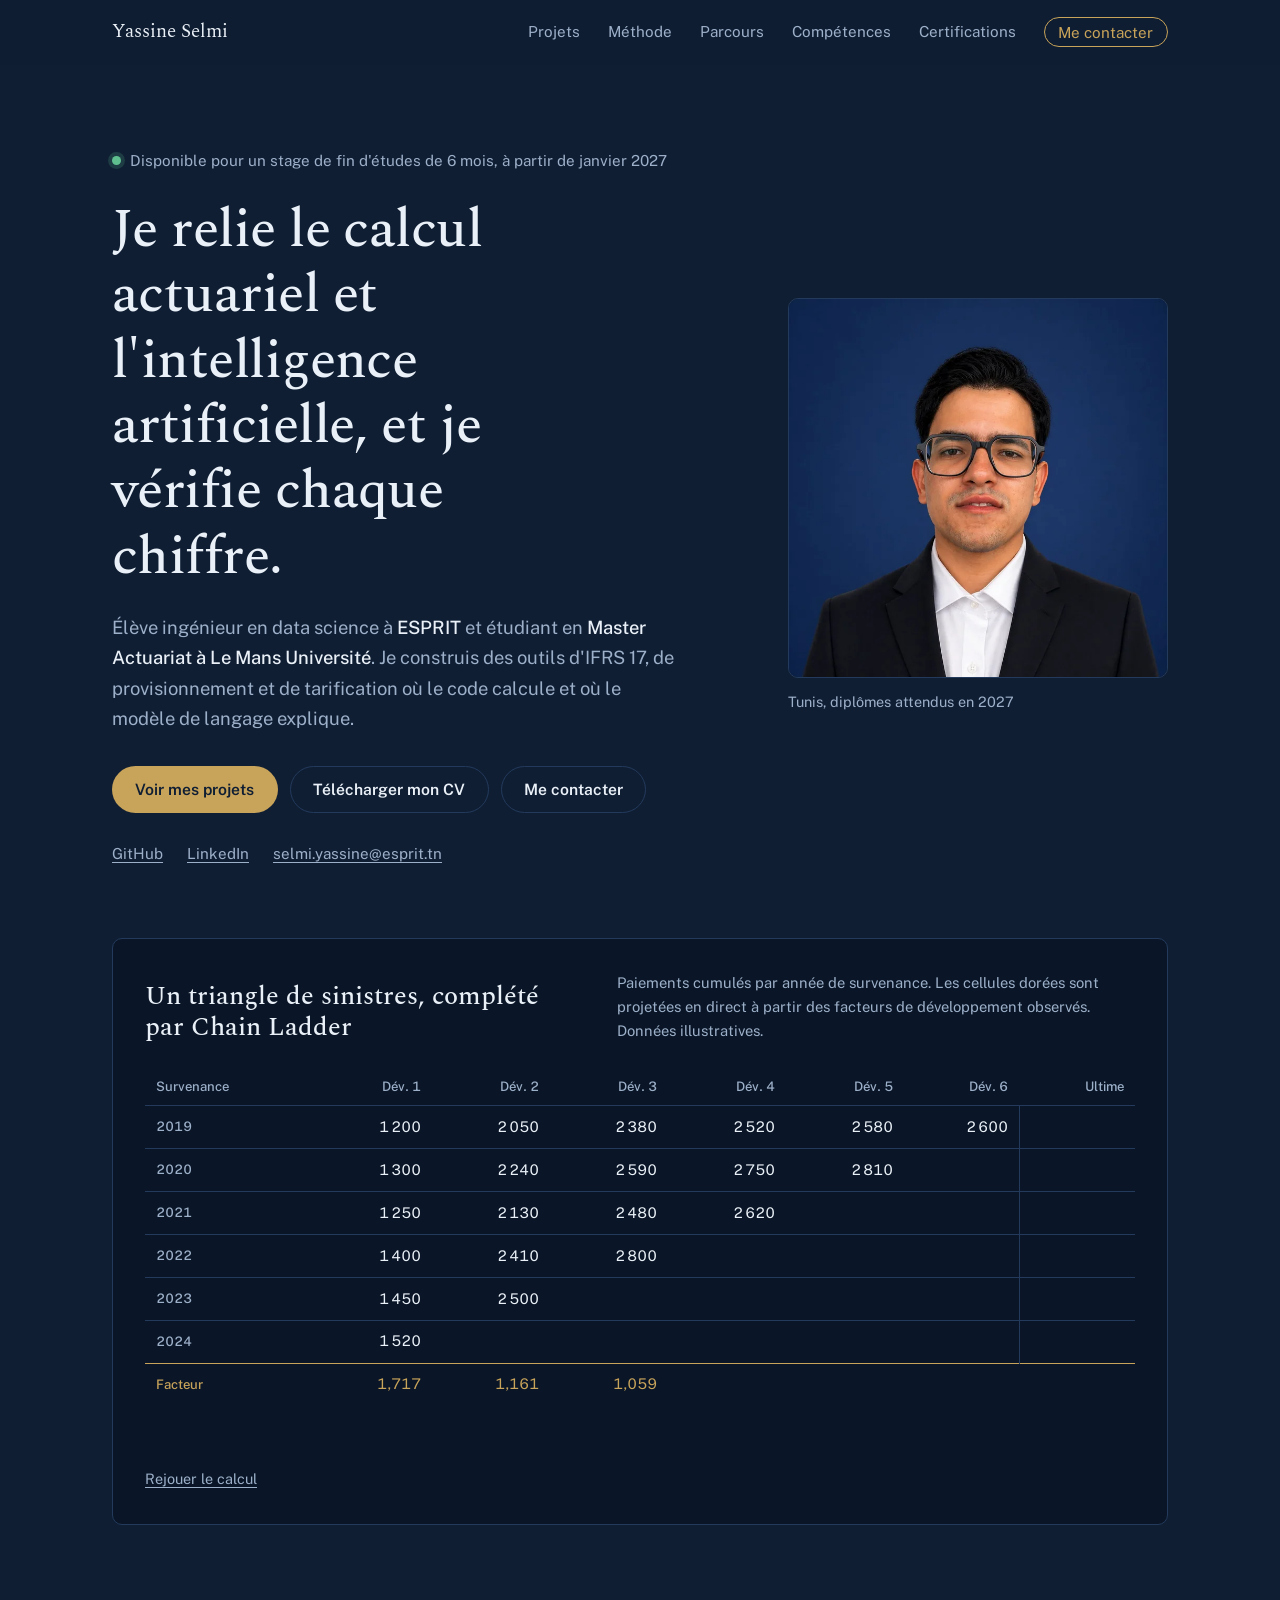
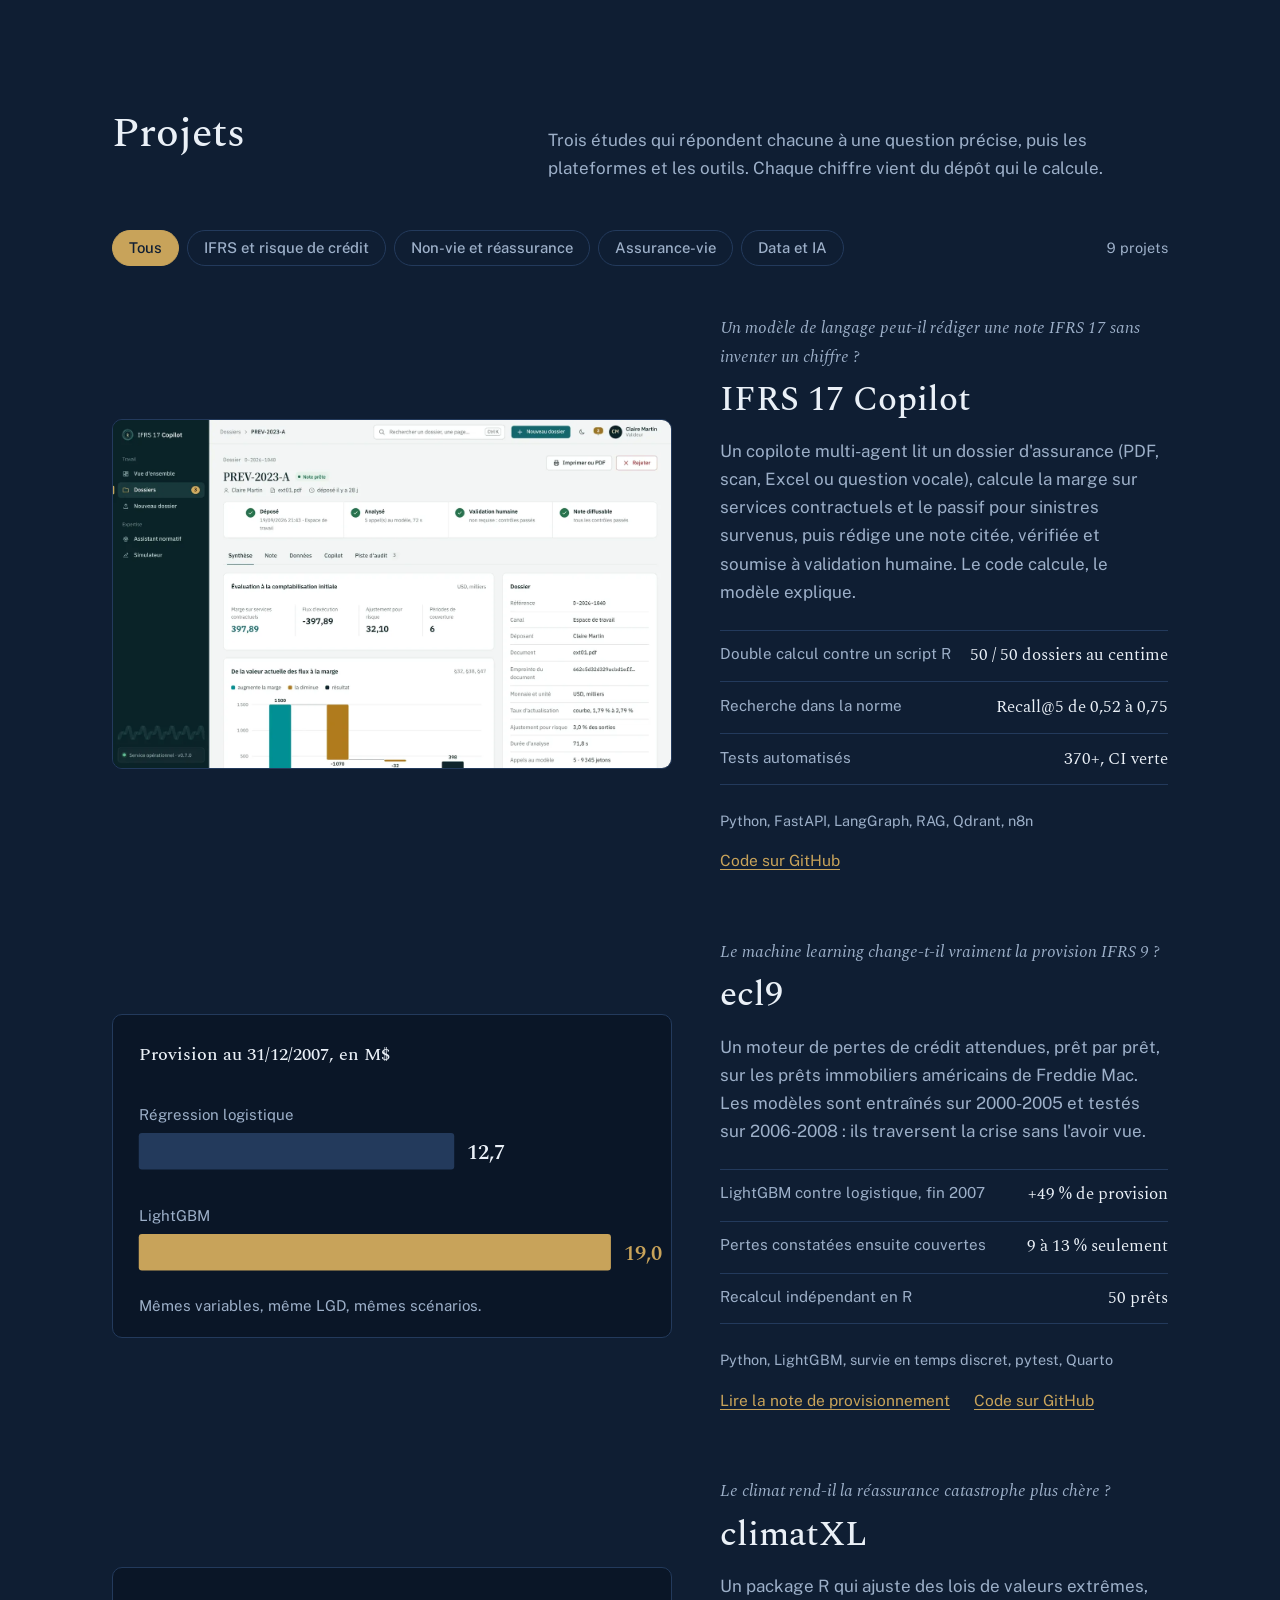
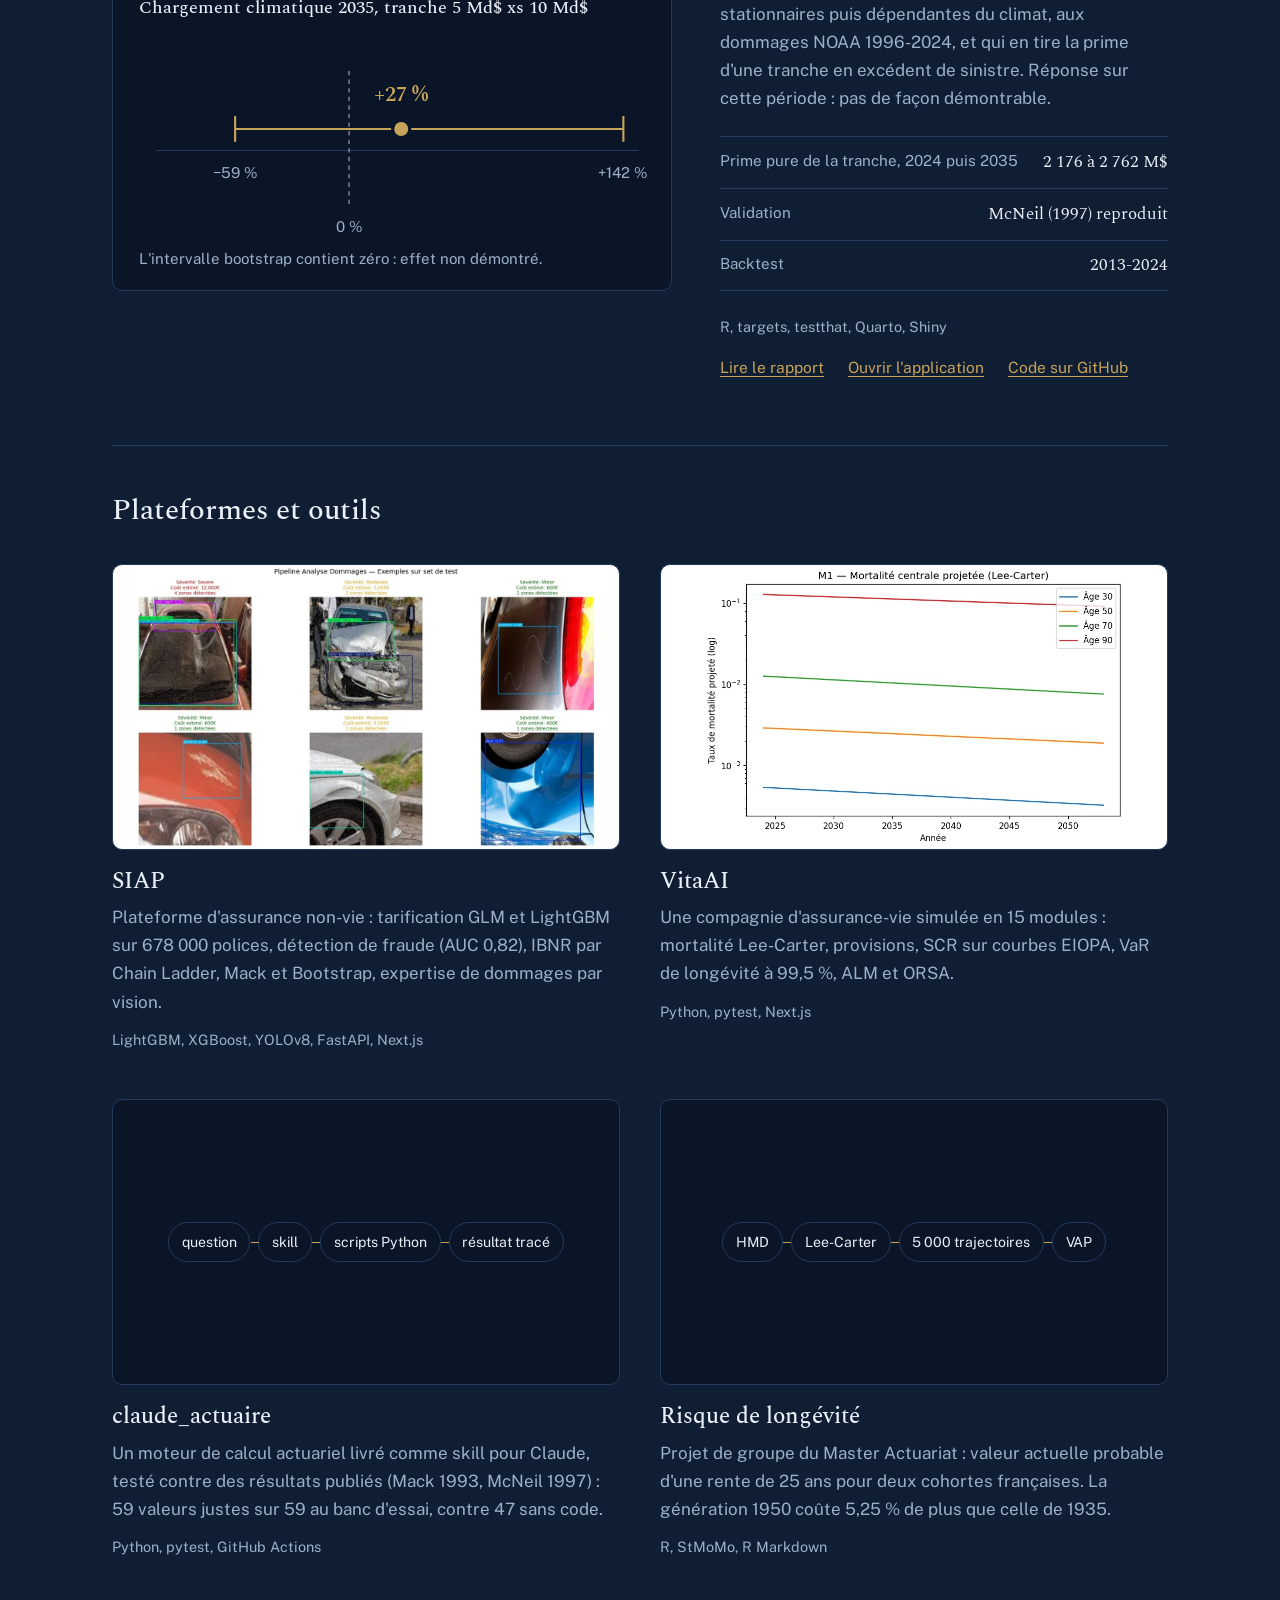
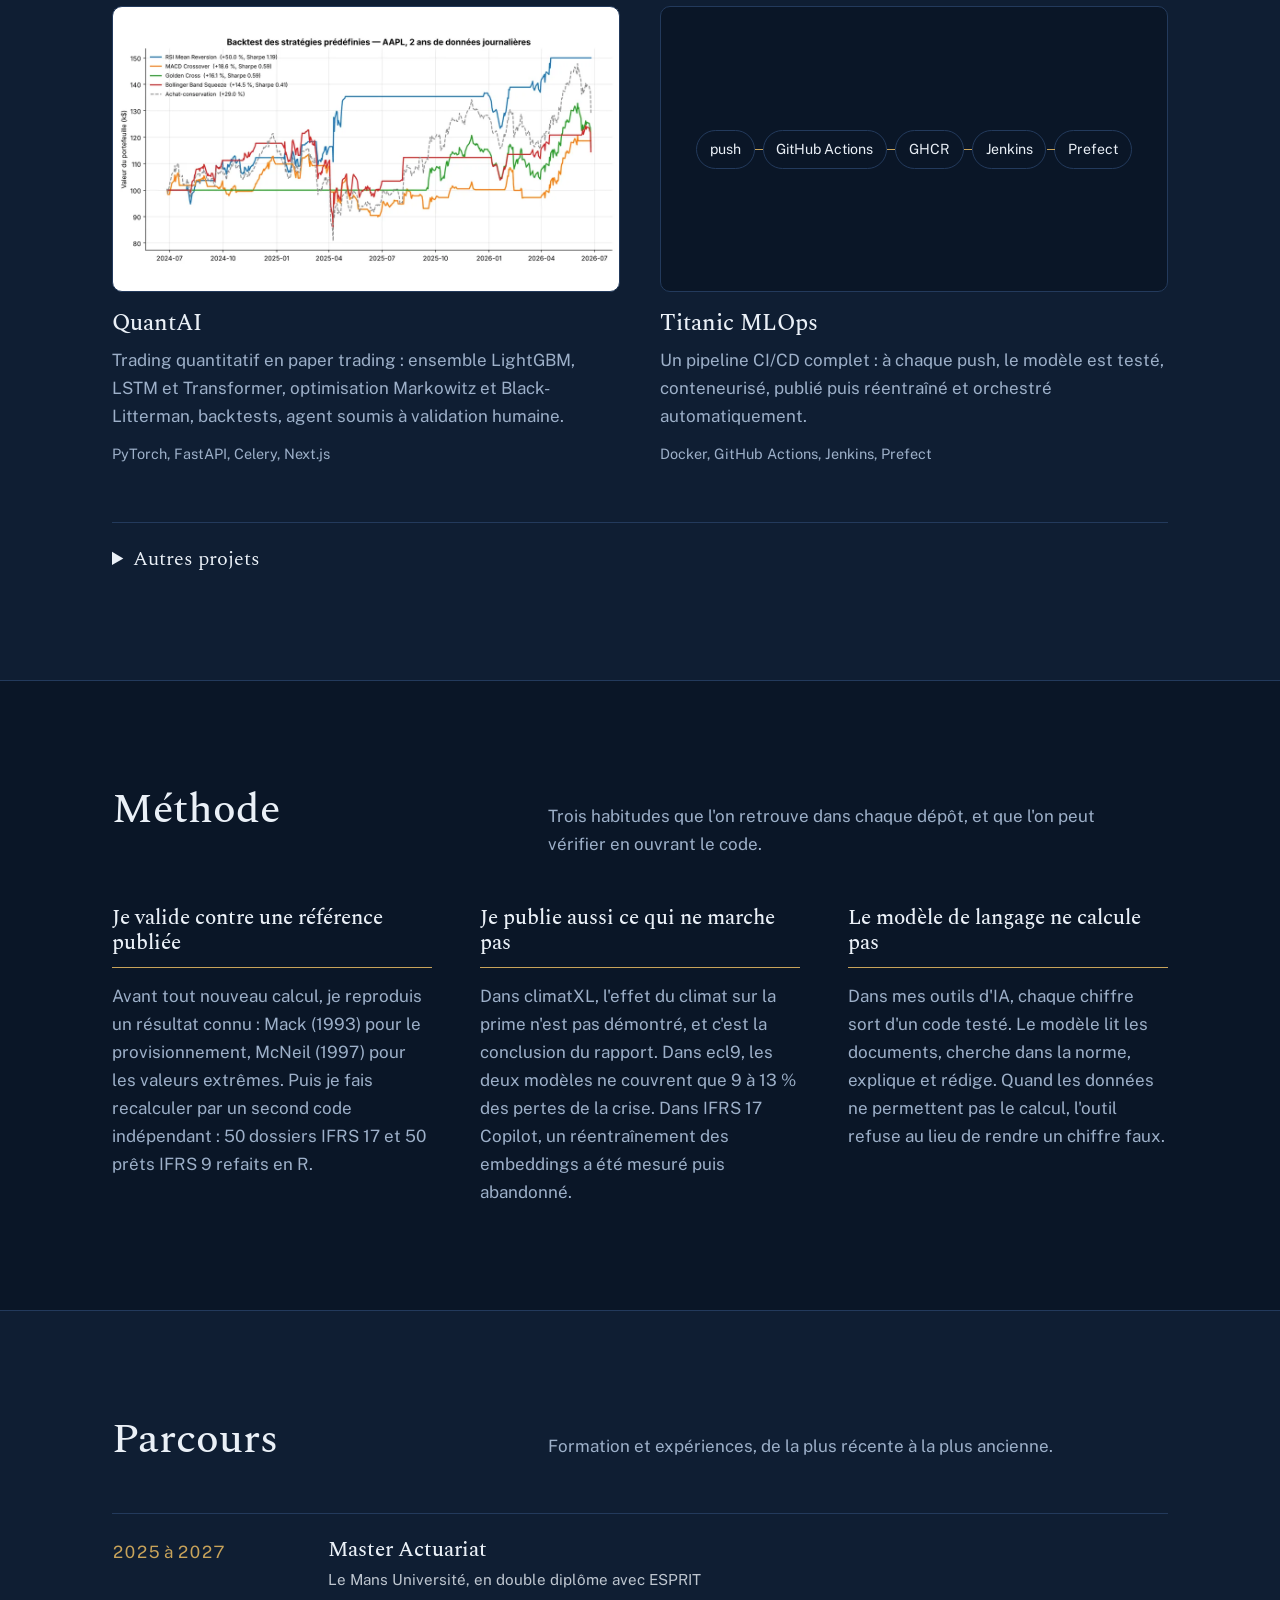
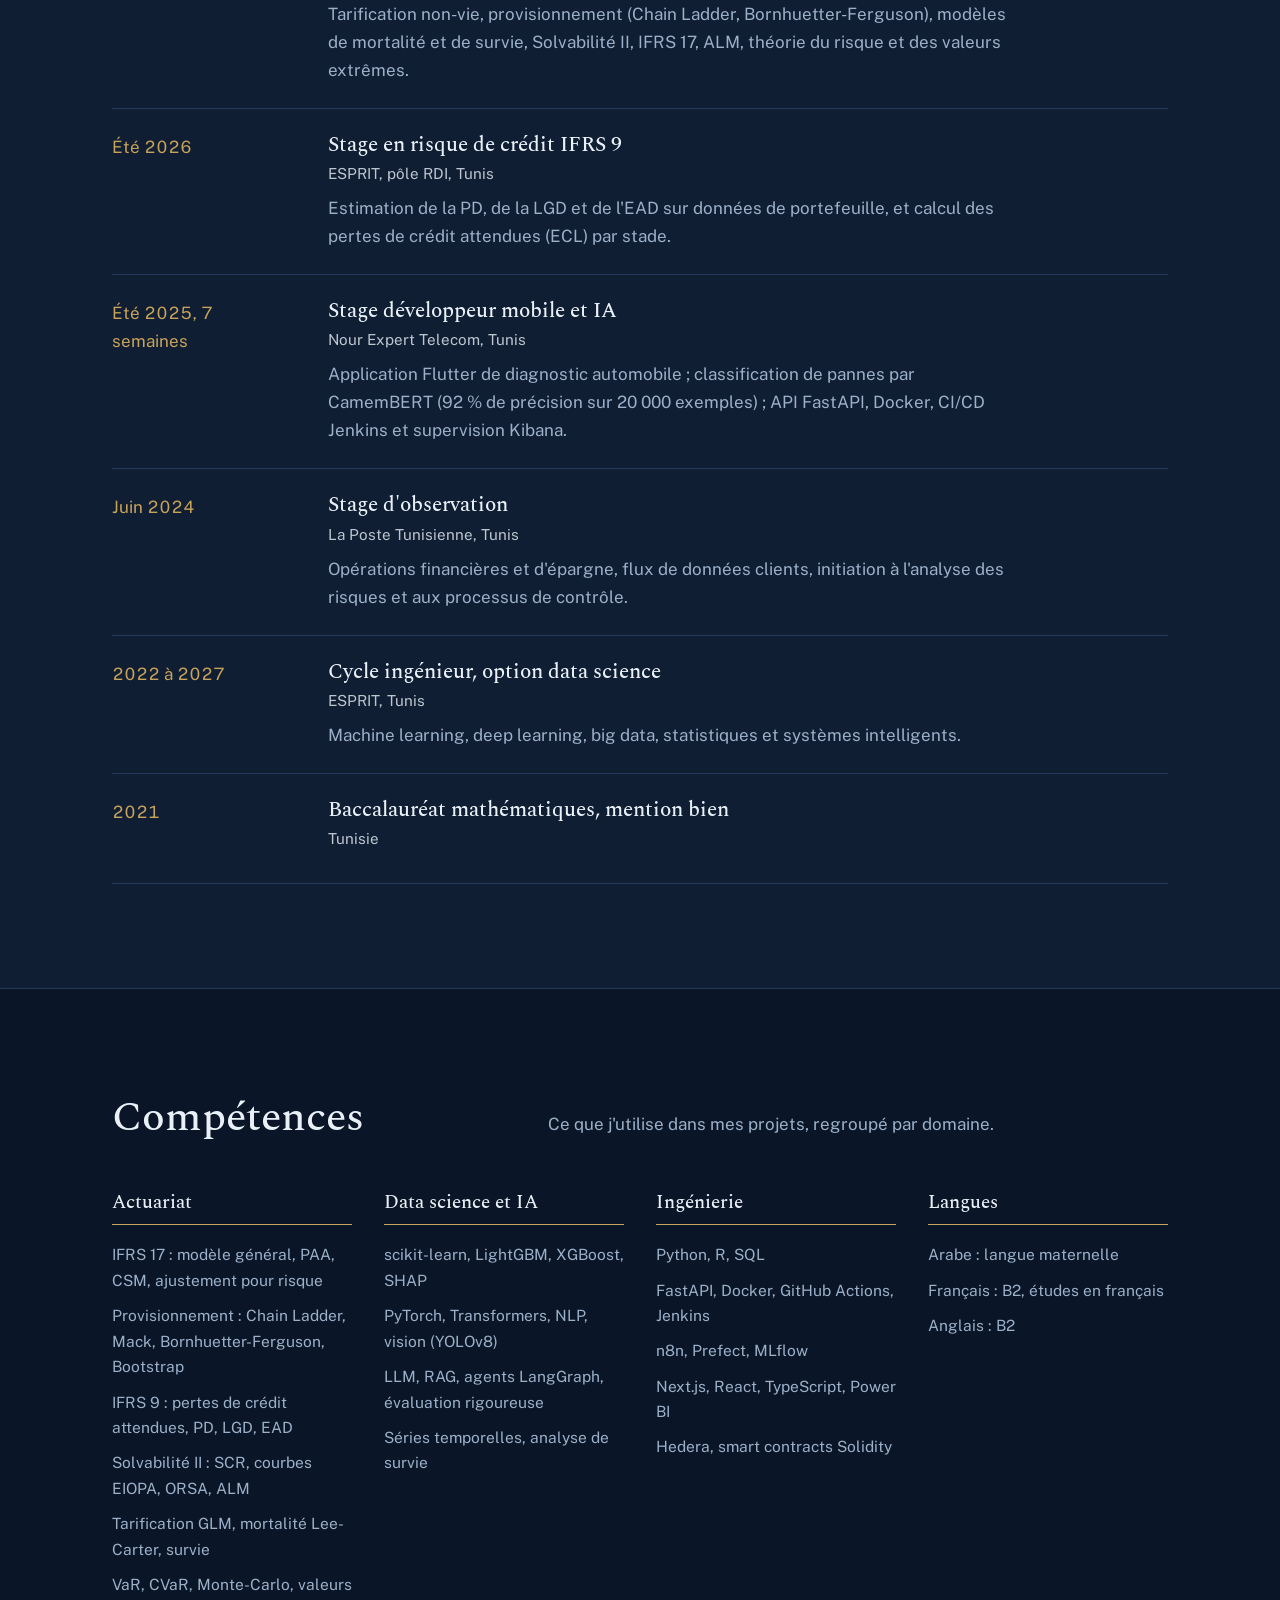
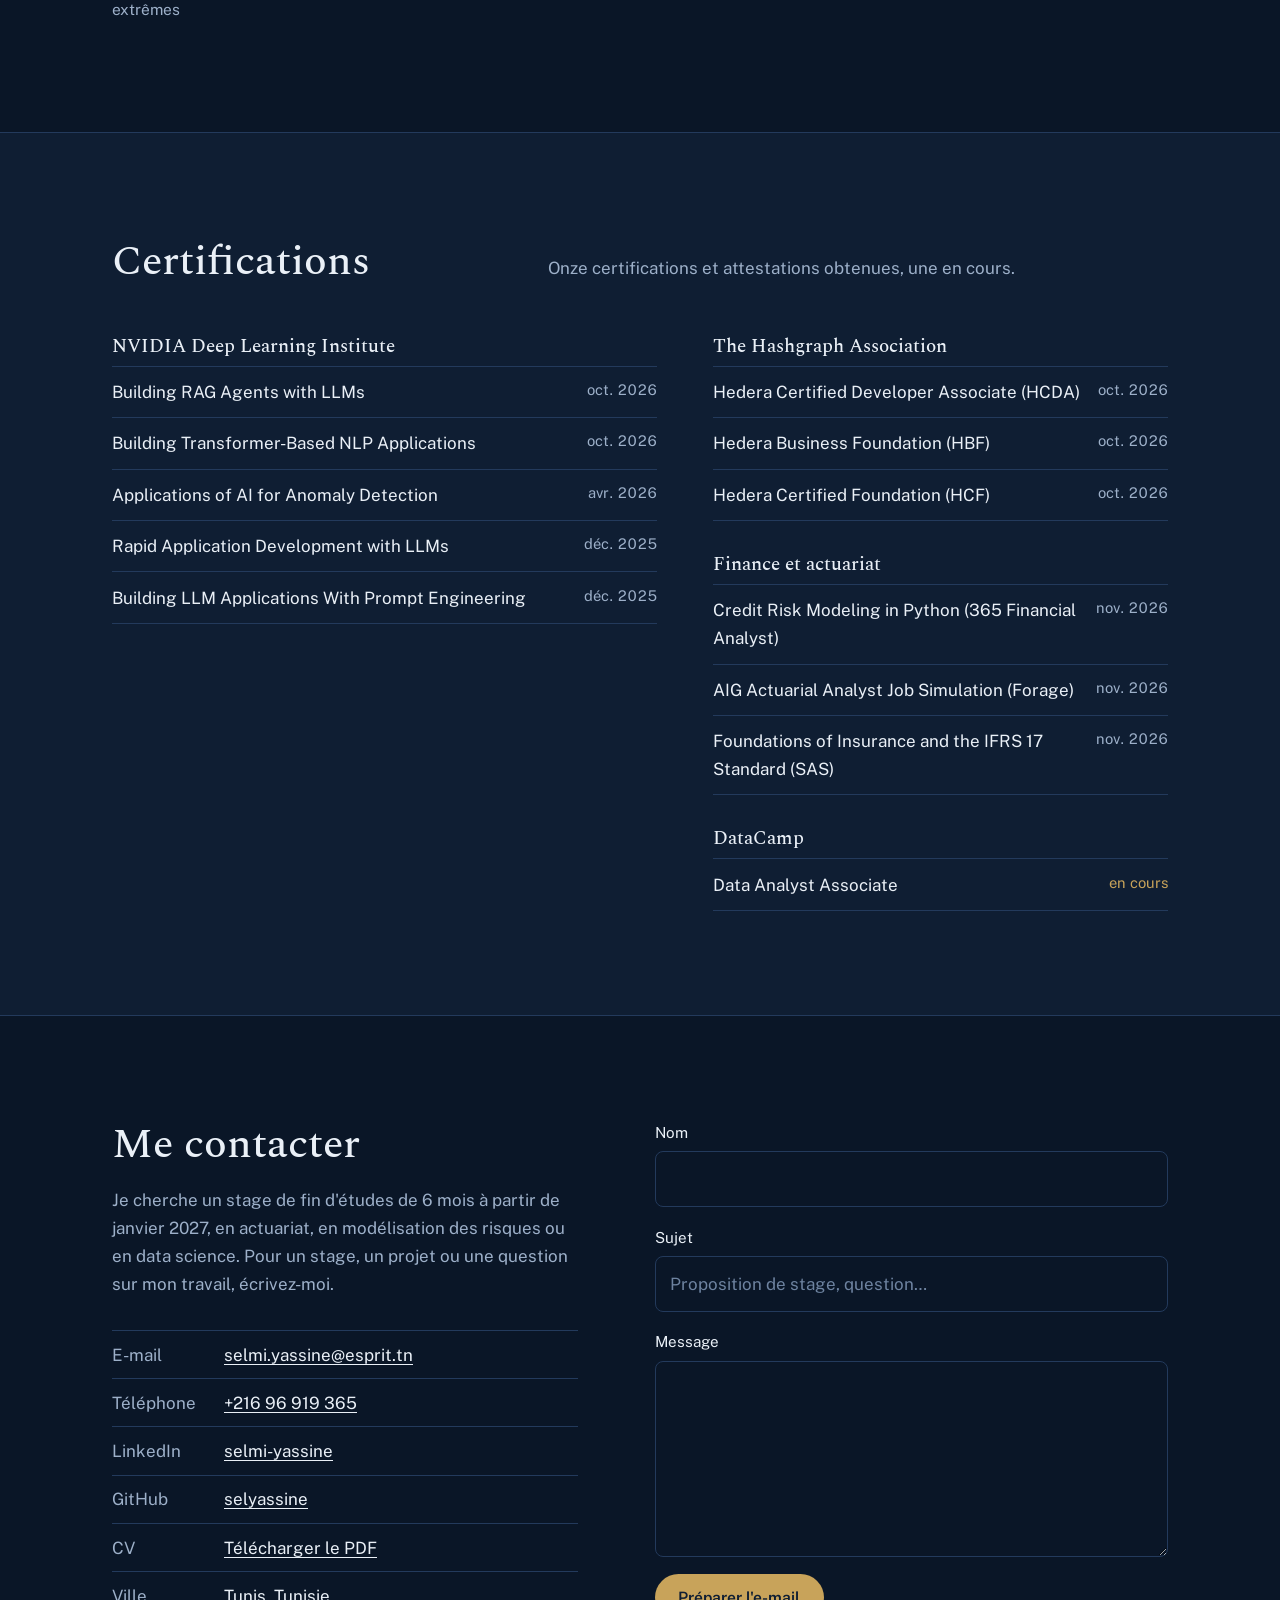
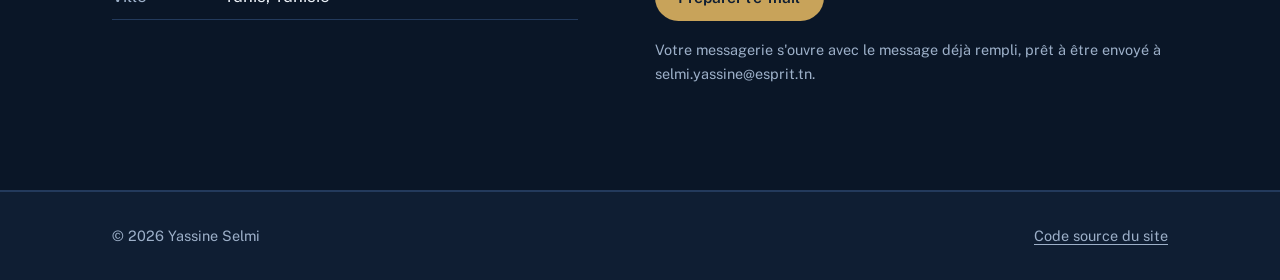
==== index.html @ dabb179d "Portfolio : études de cas avec figures, filtre par domaine, section Méthode, projet longévité" ====
<!doctype html>
<html lang="fr">
<head>
  <meta charset="utf-8">
  <meta name="viewport" content="width=device-width, initial-scale=1">
  <title>Yassine Selmi — Actuariat et data science</title>
  <meta name="description" content="Élève ingénieur en data science (ESPRIT) et étudiant en Master Actuariat (Le Mans Université). IFRS 17, provisionnement, Solvabilité II, machine learning et LLM.">
  <meta name="author" content="Yassine Selmi">
  <link rel="canonical" href="https://selyassine.github.io/">
  <meta property="og:type" content="website">
  <meta property="og:url" content="https://selyassine.github.io/">
  <meta property="og:title" content="Yassine Selmi — Actuariat et data science">
  <meta property="og:description" content="IFRS 17, provisionnement, Solvabilité II, machine learning et LLM : projets, parcours et certifications.">
  <meta property="og:image" content="https://selyassine.github.io/assets/img/og.jpg">
  <meta name="twitter:card" content="summary_large_image">
  <meta name="theme-color" content="#0F1E33">
  <link rel="icon" href="data:image/svg+xml,%3Csvg xmlns='http://www.w3.org/2000/svg' viewBox='0 0 64 64'%3E%3Crect width='64' height='64' rx='14' fill='%230F1E33'/%3E%3Ctext x='32' y='43' font-family='Georgia,serif' font-size='30' text-anchor='middle' fill='%23C8A35A'%3EYS%3C/text%3E%3C/svg%3E">
  <link rel="preconnect" href="https://fonts.googleapis.com">
  <link rel="preconnect" href="https://fonts.gstatic.com" crossorigin>
  <link href="https://fonts.googleapis.com/css2?family=Spectral:ital,wght@0,400;0,500;0,600;1,400&family=Public+Sans:wght@400;500;600&display=swap" rel="stylesheet">
  <link rel="stylesheet" href="assets/style.css">
  <script type="application/ld+json">
  {"@context":"https://schema.org","@type":"Person","name":"Yassine Selmi","jobTitle":"Élève ingénieur data science et étudiant en actuariat","url":"https://selyassine.github.io/","email":"mailto:selmi.yassine@esprit.tn","address":{"@type":"PostalAddress","addressLocality":"Tunis","addressCountry":"TN"},"alumniOf":[{"@type":"CollegeOrUniversity","name":"ESPRIT"},{"@type":"CollegeOrUniversity","name":"Le Mans Université"}],"sameAs":["https://github.com/selyassine","https://www.linkedin.com/in/selmi-yassine-437503311/"]}
  </script>
</head>
<body>
  <a class="skip" href="#contenu">Aller au contenu</a>

  <header class="nav" id="haut">
    <div class="wrap nav__inner">
      <a class="nav__brand" href="#haut" aria-label="Yassine Selmi, retour en haut">Yassine Selmi</a>
      <nav aria-label="Navigation principale">
        <ul class="nav__links">
          <li><a href="#projets">Projets</a></li>
          <li><a href="#methode">Méthode</a></li>
          <li><a href="#parcours">Parcours</a></li>
          <li><a href="#competences">Compétences</a></li>
          <li><a href="#certifications">Certifications</a></li>
          <li><a class="nav__cta" href="#contact">Me contacter</a></li>
        </ul>
      </nav>
    </div>
  </header>

  <main id="contenu">
    <!-- Présentation -->
    <section class="hero" aria-labelledby="titre">
      <div class="wrap hero__grid">
        <div class="hero__text">
          <p class="status"><span class="status__dot" aria-hidden="true"></span>Disponible pour un stage de fin d'études de 6 mois, à partir de janvier 2027</p>
          <h1 id="titre">Je relie le calcul actuariel et l'intelligence artificielle, et je vérifie chaque chiffre.</h1>
          <p class="lead">Élève ingénieur en data science à <strong>ESPRIT</strong> et étudiant en <strong>Master Actuariat à Le Mans Université</strong>. Je construis des outils d'IFRS 17, de provisionnement et de tarification où le code calcule et où le modèle de langage explique.</p>
          <div class="actions">
            <a class="btn btn--primary" href="#projets">Voir mes projets</a>
            <a class="btn btn--ghost" href="assets/CV_Yassine_Selmi.pdf" download>Télécharger mon CV</a>
            <a class="btn btn--ghost" href="#contact">Me contacter</a>
          </div>
          <ul class="links" aria-label="Profils en ligne">
            <li><a href="https://github.com/selyassine" rel="me">GitHub</a></li>
            <li><a href="https://www.linkedin.com/in/selmi-yassine-437503311/" rel="me">LinkedIn</a></li>
            <li><a href="mailto:selmi.yassine@esprit.tn">selmi.yassine@esprit.tn</a></li>
          </ul>
        </div>
        <figure class="hero__photo">
          <img src="assets/img/yassine-selmi.webp" width="720" height="720" alt="Portrait de Yassine Selmi" fetchpriority="high">
          <figcaption>Tunis, diplômes attendus en 2027</figcaption>
        </figure>
      </div>

      <!-- Le moment fort : un triangle de développement complété en direct -->
      <div class="wrap">
        <figure class="triangle" id="triangle">
          <figcaption class="triangle__head">
            <h2 class="triangle__title">Un triangle de sinistres, complété par Chain Ladder</h2>
            <p class="triangle__note">Paiements cumulés par année de survenance. Les cellules dorées sont projetées en direct à partir des facteurs de développement observés. Données illustratives.</p>
          </figcaption>
          <div class="triangle__scroll" tabindex="0" role="region" aria-label="Triangle de développement">
            <table class="tri" id="tri"></table>
          </div>
          <p class="triangle__result" id="tri-result" aria-live="polite"></p>
          <button class="replay" id="tri-replay" type="button">Rejouer le calcul</button>
        </figure>
      </div>
    </section>

    <!-- Projets -->
    <section class="section" id="projets" aria-labelledby="t-projets">
      <div class="wrap">
        <div class="section__head">
          <h2 id="t-projets">Projets</h2>
          <p>Trois études qui répondent chacune à une question précise, puis les plateformes et les outils. Chaque chiffre vient du dépôt qui le calcule.</p>
        </div>

        <div class="filters" role="group" aria-label="Filtrer les projets par domaine">
          <button class="chip" type="button" data-filter="tous" aria-pressed="true">Tous</button>
          <button class="chip" type="button" data-filter="ifrs" aria-pressed="false">IFRS et risque de crédit</button>
          <button class="chip" type="button" data-filter="nonvie" aria-pressed="false">Non-vie et réassurance</button>
          <button class="chip" type="button" data-filter="vie" aria-pressed="false">Assurance-vie</button>
          <button class="chip" type="button" data-filter="ia" aria-pressed="false">Data et IA</button>
          <p class="filters__count" id="filtre-compte" aria-live="polite"></p>
        </div>

        <article class="feature" data-dom="ifrs ia">
          <a class="feature__media" href="https://github.com/selyassine/ifrs17-copilot" tabindex="-1" aria-hidden="true">
            <img src="assets/img/ifrs17-copilot.webp" width="1400" height="875" loading="lazy" alt="">
          </a>
          <div class="feature__body">
            <p class="kicker">Un modèle de langage peut-il rédiger une note IFRS 17 sans inventer un chiffre ?</p>
            <h3><a href="https://github.com/selyassine/ifrs17-copilot">IFRS 17 Copilot</a></h3>
            <p>Un copilote multi-agent lit un dossier d'assurance (PDF, scan, Excel ou question vocale), calcule la marge sur services contractuels et le passif pour sinistres survenus, puis rédige une note citée, vérifiée et soumise à validation humaine. Le code calcule, le modèle explique.</p>
            <dl class="figures">
              <div><dt>Double calcul contre un script R</dt><dd>50 / 50 dossiers au centime</dd></div>
              <div><dt>Recherche dans la norme</dt><dd>Recall@5 de 0,52 à 0,75</dd></div>
              <div><dt>Tests automatisés</dt><dd>370+, CI verte</dd></div>
            </dl>
            <p class="stack">Python, FastAPI, LangGraph, RAG, Qdrant, n8n</p>
            <p class="project__links"><a href="https://github.com/selyassine/ifrs17-copilot">Code sur GitHub</a></p>
          </div>
        </article>

        <article class="feature" data-dom="ifrs ia">
          <figure class="feature__figure">
            <svg viewBox="0 0 520 300" role="img" aria-labelledby="g-ecl9">
              <title id="g-ecl9">Provision au 31 décembre 2007 : 12,7 millions de dollars avec la régression logistique, 19,0 millions avec LightGBM.</title>
              <text x="24" y="42" class="g-title">Provision au 31/12/2007, en M$</text>
              <text x="24" y="98" class="g-label">Régression logistique</text>
              <rect x="24" y="110" width="294" height="34" rx="3" class="g-bar"/>
              <text x="330" y="134" class="g-value">12,7</text>
              <text x="24" y="192" class="g-label">LightGBM</text>
              <rect x="24" y="204" width="440" height="34" rx="3" class="g-bar g-bar--brass"/>
              <text x="476" y="228" class="g-value g-value--brass">19,0</text>
              <text x="24" y="276" class="g-note">Mêmes variables, même LGD, mêmes scénarios.</text>
            </svg>
          </figure>
          <div class="feature__body">
            <p class="kicker">Le machine learning change-t-il vraiment la provision IFRS 9 ?</p>
            <h3><a href="https://github.com/selyassine/ecl9">ecl9</a></h3>
            <p>Un moteur de pertes de crédit attendues, prêt par prêt, sur les prêts immobiliers américains de Freddie Mac. Les modèles sont entraînés sur 2000-2005 et testés sur 2006-2008 : ils traversent la crise sans l'avoir vue.</p>
            <dl class="figures">
              <div><dt>LightGBM contre logistique, fin 2007</dt><dd>+49 % de provision</dd></div>
              <div><dt>Pertes constatées ensuite couvertes</dt><dd>9 à 13 % seulement</dd></div>
              <div><dt>Recalcul indépendant en R</dt><dd>50 prêts</dd></div>
            </dl>
            <p class="stack">Python, LightGBM, survie en temps discret, pytest, Quarto</p>
            <p class="project__links"><a href="https://selyassine.github.io/ecl9/">Lire la note de provisionnement</a><a href="https://github.com/selyassine/ecl9">Code sur GitHub</a></p>
          </div>
        </article>

        <article class="feature" data-dom="nonvie">
          <figure class="feature__figure">
            <svg viewBox="0 0 520 300" role="img" aria-labelledby="g-climat">
              <title id="g-climat">Chargement climatique 2035 : plus 27 pour cent, dans un intervalle bootstrap de moins 59 à plus 142 pour cent, qui contient zéro.</title>
              <text x="24" y="42" class="g-title">Chargement climatique 2035, tranche 5 Md$ xs 10 Md$</text>
              <line x1="40" y1="170" x2="490" y2="170" class="g-axis"/>
              <line x1="220" y1="96" x2="220" y2="222" class="g-zero"/>
              <text x="220" y="246" class="g-tick">0 %</text>
              <line x1="113.8" y1="150" x2="475.6" y2="150" class="g-interval"/>
              <line x1="113.8" y1="138" x2="113.8" y2="162" class="g-interval"/>
              <line x1="475.6" y1="138" x2="475.6" y2="162" class="g-interval"/>
              <circle cx="268.6" cy="150" r="8" class="g-point"/>
              <text x="268.6" y="124" class="g-value g-value--brass g-mid">+27 %</text>
              <text x="113.8" y="196" class="g-tick">−59 %</text>
              <text x="475.6" y="196" class="g-tick">+142 %</text>
              <text x="24" y="276" class="g-note">L'intervalle bootstrap contient zéro : effet non démontré.</text>
            </svg>
          </figure>
          <div class="feature__body">
            <p class="kicker">Le climat rend-il la réassurance catastrophe plus chère ?</p>
            <h3><a href="https://github.com/selyassine/climatXL">climatXL</a></h3>
            <p>Un package R qui ajuste des lois de valeurs extrêmes, stationnaires puis dépendantes du climat, aux dommages NOAA 1996-2024, et qui en tire la prime d'une tranche en excédent de sinistre. Réponse sur cette période : pas de façon démontrable.</p>
            <dl class="figures">
              <div><dt>Prime pure de la tranche, 2024 puis 2035</dt><dd>2 176 à 2 762 M$</dd></div>
              <div><dt>Validation</dt><dd>McNeil (1997) reproduit</dd></div>
              <div><dt>Backtest</dt><dd>2013-2024</dd></div>
            </dl>
            <p class="stack">R, targets, testthat, Quarto, Shiny</p>
            <p class="project__links"><a href="https://selyassine.github.io/climatXL/">Lire le rapport</a><a href="https://climatxl.shinyapps.io/climatXL/">Ouvrir l'application</a><a href="https://github.com/selyassine/climatXL">Code sur GitHub</a></p>
          </div>
        </article>

        <h3 class="subhead" id="t-plateformes">Plateformes et outils</h3>
        <div class="projects">
          <article class="project" data-dom="nonvie ia">
            <img src="assets/img/siap.webp" width="1200" height="738" loading="lazy" alt="Détection de dommages sur des véhicules par YOLOv8, avec sévérité et coût estimé">
            <h3><a href="https://github.com/selyassine/SIAP">SIAP</a></h3>
            <p>Plateforme d'assurance non-vie : tarification GLM et LightGBM sur 678 000 polices, détection de fraude (AUC 0,82), IBNR par Chain Ladder, Mack et Bootstrap, expertise de dommages par vision.</p>
            <p class="stack">LightGBM, XGBoost, YOLOv8, FastAPI, Next.js</p>
          </article>
          <article class="project" data-dom="vie">
            <img src="assets/img/vitaai.webp" width="844" height="566" loading="lazy" alt="Courbes de mortalité projetées par le modèle Lee-Carter">
            <h3><a href="https://github.com/selyassine/VITA">VitaAI</a></h3>
            <p>Une compagnie d'assurance-vie simulée en 15 modules : mortalité Lee-Carter, provisions, SCR sur courbes EIOPA, VaR de longévité à 99,5 %, ALM et ORSA.</p>
            <p class="stack">Python, pytest, Next.js</p>
          </article>
          <article class="project project--text" data-dom="nonvie vie ia">
            <div class="pipeline" aria-hidden="true">
              <span>question</span><span>skill</span><span>scripts Python</span><span>résultat tracé</span>
            </div>
            <h3><a href="https://github.com/selyassine/claude_actuaire">claude_actuaire</a></h3>
            <p>Un moteur de calcul actuariel livré comme skill pour Claude, testé contre des résultats publiés (Mack 1993, McNeil 1997) : 59 valeurs justes sur 59 au banc d'essai, contre 47 sans code.</p>
            <p class="stack">Python, pytest, GitHub Actions</p>
          </article>
          <article class="project project--text" data-dom="vie">
            <div class="pipeline" aria-hidden="true">
              <span>HMD</span><span>Lee-Carter</span><span>5 000 trajectoires</span><span>VAP</span>
            </div>
            <h3><a href="https://github.com/selyassine/actuariat-vie-longevite">Risque de longévité</a></h3>
            <p>Projet de groupe du Master Actuariat : valeur actuelle probable d'une rente de 25 ans pour deux cohortes françaises. La génération 1950 coûte 5,25 % de plus que celle de 1935.</p>
            <p class="stack">R, StMoMo, R Markdown</p>
          </article>
          <article class="project" data-dom="ia">
            <img src="assets/img/quantai.webp" width="1100" height="520" loading="lazy" alt="Backtest de quatre stratégies sur AAPL comparées à l'achat-conservation">
            <h3><a href="https://github.com/selyassine/Quant">QuantAI</a></h3>
            <p>Trading quantitatif en paper trading : ensemble LightGBM, LSTM et Transformer, optimisation Markowitz et Black-Litterman, backtests, agent soumis à validation humaine.</p>
            <p class="stack">PyTorch, FastAPI, Celery, Next.js</p>
          </article>
          <article class="project project--text" data-dom="ia">
            <div class="pipeline" aria-hidden="true">
              <span>push</span><span>GitHub Actions</span><span>GHCR</span><span>Jenkins</span><span>Prefect</span>
            </div>
            <h3><a href="https://github.com/selyassine/Mlops">Titanic MLOps</a></h3>
            <p>Un pipeline CI/CD complet : à chaque push, le modèle est testé, conteneurisé, publié puis réentraîné et orchestré automatiquement.</p>
            <p class="stack">Docker, GitHub Actions, Jenkins, Prefect</p>
          </article>
        </div>

        <details class="more">
          <summary>Autres projets</summary>
          <ul>
            <li><strong>Plateforme BI avec agent conversationnel</strong> (2025) : tableaux de bord Power BI avec sécurité par rôle, agent LangChain et Mistral qui traduit les questions en SQL.</li>
            <li><strong>API d'agriculture de précision</strong> : modèles TensorFlow servis par FastAPI pour optimiser les rendements.</li>
            <li><strong>Plateforme web de dons</strong> : application React, Node.js et MongoDB qui met en relation donateurs et bénéficiaires.</li>
            <li><strong>Analyse de données sociales</strong> : extraction d'indicateurs par machine learning, restitution sous Tableau.</li>
          </ul>
        </details>
      </div>
    </section>

    <!-- Méthode -->
    <section class="section section--alt" id="methode" aria-labelledby="t-methode">
      <div class="wrap">
        <div class="section__head">
          <h2 id="t-methode">Méthode</h2>
          <p>Trois habitudes que l'on retrouve dans chaque dépôt, et que l'on peut vérifier en ouvrant le code.</p>
        </div>
        <div class="method">
          <div>
            <h3>Je valide contre une référence publiée</h3>
            <p>Avant tout nouveau calcul, je reproduis un résultat connu : Mack (1993) pour le provisionnement, McNeil (1997) pour les valeurs extrêmes. Puis je fais recalculer par un second code indépendant : 50 dossiers IFRS 17 et 50 prêts IFRS 9 refaits en R.</p>
          </div>
          <div>
            <h3>Je publie aussi ce qui ne marche pas</h3>
            <p>Dans climatXL, l'effet du climat sur la prime n'est pas démontré, et c'est la conclusion du rapport. Dans ecl9, les deux modèles ne couvrent que 9 à 13 % des pertes de la crise. Dans IFRS 17 Copilot, un réentraînement des embeddings a été mesuré puis abandonné.</p>
          </div>
          <div>
            <h3>Le modèle de langage ne calcule pas</h3>
            <p>Dans mes outils d'IA, chaque chiffre sort d'un code testé. Le modèle lit les documents, cherche dans la norme, explique et rédige. Quand les données ne permettent pas le calcul, l'outil refuse au lieu de rendre un chiffre faux.</p>
          </div>
        </div>
      </div>
    </section>

    <!-- Parcours : une vraie chronologie -->
    <section class="section" id="parcours" aria-labelledby="t-parcours">
      <div class="wrap">
        <div class="section__head">
          <h2 id="t-parcours">Parcours</h2>
          <p>Formation et expériences, de la plus récente à la plus ancienne.</p>
        </div>
        <ol class="timeline">
          <li>
            <p class="when"><time>2025</time> à 2027</p>
            <div>
              <h3>Master Actuariat</h3>
              <p class="where">Le Mans Université, en double diplôme avec ESPRIT</p>
              <p>Tarification non-vie, provisionnement (Chain Ladder, Bornhuetter-Ferguson), modèles de mortalité et de survie, Solvabilité II, IFRS 17, ALM, théorie du risque et des valeurs extrêmes.</p>
            </div>
          </li>
          <li>
            <p class="when">Été <time>2026</time></p>
            <div>
              <h3>Stage en risque de crédit IFRS 9</h3>
              <p class="where">ESPRIT, pôle RDI, Tunis</p>
              <p>Estimation de la PD, de la LGD et de l'EAD sur données de portefeuille, et calcul des pertes de crédit attendues (ECL) par stade.</p>
            </div>
          </li>
          <li>
            <p class="when">Été <time>2025</time>, 7 semaines</p>
            <div>
              <h3>Stage développeur mobile et IA</h3>
              <p class="where">Nour Expert Telecom, Tunis</p>
              <p>Application Flutter de diagnostic automobile ; classification de pannes par CamemBERT (92 % de précision sur 20 000 exemples) ; API FastAPI, Docker, CI/CD Jenkins et supervision Kibana.</p>
            </div>
          </li>
          <li>
            <p class="when">Juin <time>2024</time></p>
            <div>
              <h3>Stage d'observation</h3>
              <p class="where">La Poste Tunisienne, Tunis</p>
              <p>Opérations financières et d'épargne, flux de données clients, initiation à l'analyse des risques et aux processus de contrôle.</p>
            </div>
          </li>
          <li>
            <p class="when"><time>2022</time> à 2027</p>
            <div>
              <h3>Cycle ingénieur, option data science</h3>
              <p class="where">ESPRIT, Tunis</p>
              <p>Machine learning, deep learning, big data, statistiques et systèmes intelligents.</p>
            </div>
          </li>
          <li>
            <p class="when"><time>2021</time></p>
            <div>
              <h3>Baccalauréat mathématiques, mention bien</h3>
              <p class="where">Tunisie</p>
            </div>
          </li>
        </ol>
      </div>
    </section>

    <!-- Compétences -->
    <section class="section section--alt" id="competences" aria-labelledby="t-competences">
      <div class="wrap">
        <div class="section__head">
          <h2 id="t-competences">Compétences</h2>
          <p>Ce que j'utilise dans mes projets, regroupé par domaine.</p>
        </div>
        <div class="skills">
          <div>
            <h3>Actuariat</h3>
            <ul>
              <li>IFRS 17 : modèle général, PAA, CSM, ajustement pour risque</li>
              <li>Provisionnement : Chain Ladder, Mack, Bornhuetter-Ferguson, Bootstrap</li>
              <li>IFRS 9 : pertes de crédit attendues, PD, LGD, EAD</li>
              <li>Solvabilité II : SCR, courbes EIOPA, ORSA, ALM</li>
              <li>Tarification GLM, mortalité Lee-Carter, survie</li>
              <li>VaR, CVaR, Monte-Carlo, valeurs extrêmes</li>
            </ul>
          </div>
          <div>
            <h3>Data science et IA</h3>
            <ul>
              <li>scikit-learn, LightGBM, XGBoost, SHAP</li>
              <li>PyTorch, Transformers, NLP, vision (YOLOv8)</li>
              <li>LLM, RAG, agents LangGraph, évaluation rigoureuse</li>
              <li>Séries temporelles, analyse de survie</li>
            </ul>
          </div>
          <div>
            <h3>Ingénierie</h3>
            <ul>
              <li>Python, R, SQL</li>
              <li>FastAPI, Docker, GitHub Actions, Jenkins</li>
              <li>n8n, Prefect, MLflow</li>
              <li>Next.js, React, TypeScript, Power BI</li>
              <li>Hedera, smart contracts Solidity</li>
            </ul>
          </div>
          <div>
            <h3>Langues</h3>
            <ul>
              <li>Arabe : langue maternelle</li>
              <li>Français : B2, études en français</li>
              <li>Anglais : B2</li>
            </ul>
          </div>
        </div>
      </div>
    </section>

    <!-- Certifications -->
    <section class="section" id="certifications" aria-labelledby="t-certifs">
      <div class="wrap">
        <div class="section__head">
          <h2 id="t-certifs">Certifications</h2>
          <p>Onze certifications et attestations obtenues, une en cours.</p>
        </div>
        <div class="certs">
          <div class="certs__group">
            <h3>NVIDIA Deep Learning Institute</h3>
            <ul>
              <li><span>Building RAG Agents with LLMs</span><time>oct. 2026</time></li>
              <li><span>Building Transformer-Based NLP Applications</span><time>oct. 2026</time></li>
              <li><span>Applications of AI for Anomaly Detection</span><time>avr. 2026</time></li>
              <li><span>Rapid Application Development with LLMs</span><time>déc. 2025</time></li>
              <li><span>Building LLM Applications With Prompt Engineering</span><time>déc. 2025</time></li>
            </ul>
          </div>
          <div class="certs__group">
            <h3>The Hashgraph Association</h3>
            <ul>
              <li><span>Hedera Certified Developer Associate (HCDA)</span><time>oct. 2026</time></li>
              <li><span>Hedera Business Foundation (HBF)</span><time>oct. 2026</time></li>
              <li><span>Hedera Certified Foundation (HCF)</span><time>oct. 2026</time></li>
            </ul>
            <h3>Finance et actuariat</h3>
            <ul>
              <li><span>Credit Risk Modeling in Python (365 Financial Analyst)</span><time>nov. 2026</time></li>
              <li><span>AIG Actuarial Analyst Job Simulation (Forage)</span><time>nov. 2026</time></li>
              <li><span>Foundations of Insurance and the IFRS 17 Standard (SAS)</span><time>nov. 2026</time></li>
            </ul>
            <h3>DataCamp</h3>
            <ul>
              <li><span>Data Analyst Associate</span><span class="pending">en cours</span></li>
            </ul>
          </div>
        </div>
      </div>
    </section>

    <!-- Contact -->
    <section class="section section--alt" id="contact" aria-labelledby="t-contact">
      <div class="wrap contact">
        <div>
          <h2 id="t-contact">Me contacter</h2>
          <p>Je cherche un stage de fin d'études de 6 mois à partir de janvier 2027, en actuariat, en modélisation des risques ou en data science. Pour un stage, un projet ou une question sur mon travail, écrivez-moi.</p>
          <dl class="contact__list">
            <div><dt>E-mail</dt><dd><a href="mailto:selmi.yassine@esprit.tn">selmi.yassine@esprit.tn</a></dd></div>
            <div><dt>Téléphone</dt><dd><a href="tel:+21696919365">+216 96 919 365</a></dd></div>
            <div><dt>LinkedIn</dt><dd><a href="https://www.linkedin.com/in/selmi-yassine-437503311/">selmi-yassine</a></dd></div>
            <div><dt>GitHub</dt><dd><a href="https://github.com/selyassine">selyassine</a></dd></div>
            <div><dt>CV</dt><dd><a href="assets/CV_Yassine_Selmi.pdf" download>Télécharger le PDF</a></dd></div>
            <div><dt>Ville</dt><dd>Tunis, Tunisie</dd></div>
          </dl>
        </div>
        <form class="form" id="form" novalidate>
          <div class="field">
            <label for="f-nom">Nom</label>
            <input id="f-nom" name="nom" autocomplete="name" required>
          </div>
          <div class="field">
            <label for="f-sujet">Sujet</label>
            <input id="f-sujet" name="sujet" required placeholder="Proposition de stage, question…">
          </div>
          <div class="field">
            <label for="f-message">Message</label>
            <textarea id="f-message" name="message" rows="6" required></textarea>
          </div>
          <p class="form__error" id="form-error" role="alert" hidden>Remplissez le nom, le sujet et le message.</p>
          <button class="btn btn--primary" type="submit">Préparer l'e-mail</button>
          <p class="form__hint">Votre messagerie s'ouvre avec le message déjà rempli, prêt à être envoyé à selmi.yassine@esprit.tn.</p>
        </form>
      </div>
    </section>
  </main>

  <footer class="footer">
    <div class="wrap footer__inner">
      <p>© <span id="annee">2026</span> Yassine Selmi</p>
      <p><a href="https://github.com/selyassine/selyassine.github.io">Code source du site</a></p>
    </div>
  </footer>

  <script src="assets/main.js" defer></script>
</body>
</html>
---- assets/style.css ----
/* Portfolio de Yassine Selmi
   Bleu nuit (le fond du portrait) et laiton : l'identité du site d'origine, resserrée. */

:root {
  --navy: #0F1E33;      /* fond principal */
  --navy-deep: #0A1627; /* sections alternées */
  --line: #233A5C;      /* filets et bordures */
  --paper: #EAF0F7;     /* texte principal */
  --mist: #9DB0C9;      /* texte secondaire */
  --brass: #C8A35A;     /* accent : actions, valeurs projetées */
  --brass-soft: rgba(200, 163, 90, .14);

  --serif: "Spectral", Georgia, "Times New Roman", serif;
  --sans: "Public Sans", system-ui, -apple-system, "Segoe UI", sans-serif;

  --wrap: 1120px;
  --gutter: clamp(1rem, 4vw, 2rem);
  --radius: 10px;
}

*, *::before, *::after { box-sizing: border-box; }
html { scroll-behavior: smooth; scroll-padding-top: 4.5rem; }
body {
  margin: 0;
  background: var(--navy);
  color: var(--paper);
  font: 400 1.0625rem/1.65 var(--sans);
  -webkit-font-smoothing: antialiased;
  text-rendering: optimizeLegibility;
}
img { display: block; max-width: 100%; height: auto; }
a { color: inherit; text-underline-offset: .2em; text-decoration-thickness: 1px; }
a:hover { color: var(--brass); }
:focus-visible { outline: 2px solid var(--brass); outline-offset: 3px; border-radius: 4px; }
h1, h2, h3 { font-family: var(--serif); font-weight: 500; line-height: 1.2; margin: 0; }
p { margin: 0; }
ul, ol { margin: 0; padding: 0; list-style: none; }

.wrap { max-width: var(--wrap); margin: 0 auto; padding: 0 var(--gutter); }

.skip {
  position: absolute; left: 1rem; top: -3rem; z-index: 20;
  background: var(--brass); color: var(--navy); padding: .5rem 1rem; border-radius: 6px;
}
.skip:focus { top: 1rem; }

/* Navigation */
.nav {
  position: sticky; top: 0; z-index: 10;
  background: rgba(15, 30, 51, .88);
  backdrop-filter: blur(10px);
  border-bottom: 1px solid transparent;
  transition: border-color .2s;
}
.nav.is-scrolled { border-bottom-color: var(--line); }
.nav__inner { display: flex; align-items: center; justify-content: space-between; height: 4rem; gap: 1rem; }
.nav__brand { font-family: var(--serif); font-size: 1.2rem; text-decoration: none; }
.nav__links { display: flex; align-items: center; gap: clamp(.75rem, 2.5vw, 1.75rem); font-size: .95rem; }
.nav__links a { text-decoration: none; color: var(--mist); }
.nav__links a:hover { color: var(--paper); }
.nav__links .nav__cta { color: var(--brass); border: 1px solid var(--brass); padding: .35rem .85rem; border-radius: 999px; }
.nav__links .nav__cta:hover { background: var(--brass); color: var(--navy); }
@media (max-width: 860px) {
  .nav__links li:not(:last-child) { display: none; }
}

/* Présentation */
.hero { padding: clamp(2.5rem, 7vw, 5rem) 0 clamp(3rem, 7vw, 5rem); }
.hero__grid { display: grid; grid-template-columns: 1.35fr 1fr; gap: clamp(2rem, 6vw, 5rem); align-items: center; }
.status { display: inline-flex; align-items: center; gap: .55rem; color: var(--mist); font-size: .95rem; margin-bottom: 1.5rem; }
.status__dot { width: .55rem; height: .55rem; border-radius: 50%; background: #5FBF8F; box-shadow: 0 0 0 4px rgba(95, 191, 143, .18); }
.hero h1 { font-size: clamp(2.1rem, 4.6vw, 3.4rem); letter-spacing: -.01em; max-width: 18ch; }
.lead { margin-top: 1.5rem; color: var(--mist); font-size: 1.15rem; max-width: 56ch; }
.lead strong { color: var(--paper); font-weight: 500; }
.actions { display: flex; flex-wrap: wrap; gap: .75rem; margin-top: 2rem; }
.links { display: flex; flex-wrap: wrap; gap: .4rem 1.5rem; margin-top: 1.75rem; font-size: .95rem; color: var(--mist); }
.links a { color: var(--mist); }
.links a:hover { color: var(--brass); }
.hero__photo { margin: 0; justify-self: end; width: min(100%, 380px); }
.hero__photo img { border-radius: var(--radius); border: 1px solid var(--line); aspect-ratio: 1; object-fit: cover; }
.hero__photo figcaption { margin-top: .75rem; color: var(--mist); font-size: .9rem; }
@media (max-width: 860px) {
  .hero__grid { grid-template-columns: 1fr; }
  .hero__photo { justify-self: start; width: min(100%, 260px); order: -1; }
}

/* Boutons */
.btn {
  display: inline-flex; align-items: center; justify-content: center;
  font: 600 .98rem/1 var(--sans); padding: .9rem 1.4rem; border-radius: 999px;
  text-decoration: none; cursor: pointer; border: 1px solid transparent;
  transition: background .15s, color .15s, border-color .15s;
}
.btn--primary { background: var(--brass); color: var(--navy); }
.btn--primary:hover { background: #D8B672; color: var(--navy); }
.btn--ghost { border-color: var(--line); color: var(--paper); }
.btn--ghost:hover { border-color: var(--brass); color: var(--brass); }

/* Triangle de développement : l'élément marquant */
.triangle { margin: clamp(3rem, 7vw, 4.5rem) 0 0; padding: clamp(1.25rem, 3vw, 2rem); border: 1px solid var(--line); border-radius: var(--radius); background: var(--navy-deep); }
.triangle__head { display: grid; grid-template-columns: 1fr 1.2fr; gap: 1rem 2.5rem; align-items: end; margin-bottom: 1.5rem; }
.triangle__title { font-size: clamp(1.3rem, 2.4vw, 1.6rem); }
.triangle__note { color: var(--mist); font-size: .92rem; max-width: 60ch; }
@media (max-width: 760px) { .triangle__head { grid-template-columns: 1fr; } }
.triangle__scroll { overflow-x: auto; }
.tri { width: 100%; min-width: 620px; border-collapse: collapse; font-variant-numeric: tabular-nums; font-size: .92rem; }
.tri th { font-weight: 500; color: var(--mist); text-align: right; padding: .5rem .7rem; font-size: .82rem; }
.tri th[scope="row"], .tri thead th:first-child { text-align: left; }
.tri th[scope="row"] { border-top: 1px solid var(--line); position: sticky; left: 0; background: var(--navy-deep); z-index: 1; }
.tri thead th:first-child { position: sticky; left: 0; background: var(--navy-deep); z-index: 1; }
.tri td { text-align: right; padding: .55rem .7rem; border-top: 1px solid var(--line); }
.tri .obs { color: var(--paper); }
.tri .proj { color: var(--brass); background: var(--brass-soft); }
.tri .ldf td, .tri .ldf th { color: var(--brass); border-top: 1px solid var(--brass); }
.tri .ult { color: var(--paper); font-weight: 600; border-left: 1px solid var(--line); }
.tri td.is-hidden { color: transparent; background: transparent; }
.tri td.is-in { animation: cellIn .35s ease-out both; }
@keyframes cellIn { from { opacity: 0; transform: translateY(4px); } to { opacity: 1; transform: none; } }
.triangle__result { margin-top: 1.25rem; font-family: var(--serif); font-size: 1.15rem; min-height: 1.6em; }
.triangle__result strong { color: var(--brass); font-weight: 600; }
.replay { margin-top: .75rem; background: none; border: 0; padding: 0; color: var(--mist); font: inherit; font-size: .9rem; text-decoration: underline; text-underline-offset: .2em; cursor: pointer; }
.replay:hover { color: var(--brass); }

/* Sections */
.section { padding: clamp(4rem, 9vw, 6.5rem) 0; }
.section--alt { background: var(--navy-deep); border-top: 1px solid var(--line); border-bottom: 1px solid var(--line); }
.section__head { display: grid; grid-template-columns: 1fr 1.6fr; gap: .75rem 3rem; align-items: baseline; margin-bottom: clamp(2rem, 5vw, 3rem); }
.section__head h2 { font-size: clamp(1.9rem, 3.6vw, 2.6rem); }
.section__head p { color: var(--mist); max-width: 60ch; }
@media (max-width: 760px) { .section__head { grid-template-columns: 1fr; } }

/* Projets */
.feature { display: grid; grid-template-columns: 1.25fr 1fr; gap: clamp(1.5rem, 4vw, 3rem); align-items: center; margin-bottom: clamp(2.5rem, 6vw, 4rem); }
.feature__media img { border-radius: var(--radius); border: 1px solid var(--line); }
.kicker { color: var(--brass); font-size: .95rem; margin-bottom: .5rem; }
.feature h3 { font-size: clamp(1.7rem, 3vw, 2.2rem); margin-bottom: 1rem; }
.feature h3 a, .project h3 a { text-decoration: none; }
.feature h3 a:hover, .project h3 a:hover { text-decoration: underline; }
.feature__body > p { color: var(--mist); }
.figures { display: grid; gap: .1rem; margin: 1.5rem 0; }
.figures div { display: flex; justify-content: space-between; gap: 1rem; padding: .65rem 0; border-top: 1px solid var(--line); }
.figures div:last-child { border-bottom: 1px solid var(--line); }
.figures dt { color: var(--mist); font-size: .95rem; }
.figures dd { margin: 0; font-family: var(--serif); font-size: 1.08rem; text-align: right; color: var(--paper); }
.stack { color: var(--mist); font-size: .9rem; }
.feature__body .stack { margin-top: 0; }
@media (max-width: 860px) { .feature { grid-template-columns: 1fr; } }

.projects { display: grid; grid-template-columns: repeat(2, 1fr); gap: clamp(2rem, 5vw, 3rem) clamp(1.5rem, 4vw, 2.5rem); }
.project img { border-radius: var(--radius); border: 1px solid var(--line); aspect-ratio: 16 / 9; object-fit: contain; background: #fff; margin-bottom: 1.1rem; }
.project h3 { font-size: 1.45rem; margin-bottom: .5rem; }
.project > p:not(.stack) { color: var(--mist); margin-bottom: .75rem; }
.project--text .pipeline {
  aspect-ratio: 16 / 9; margin-bottom: 1.1rem; border: 1px solid var(--line); border-radius: var(--radius);
  display: flex; align-items: center; justify-content: center; flex-wrap: wrap; gap: .5rem; padding: 1.5rem;
  background: var(--navy-deep); counter-reset: step;
}
.pipeline span { padding: .45rem .8rem; border: 1px solid var(--line); border-radius: 999px; font-size: .88rem; color: var(--paper); position: relative; }
.pipeline span + span::before { content: ""; position: absolute; left: -.55rem; top: 50%; width: .5rem; height: 1px; background: var(--brass); }
@media (max-width: 760px) { .projects { grid-template-columns: 1fr; } }

/* Filtre par domaine */
.filters { display: flex; flex-wrap: wrap; align-items: center; gap: .5rem; margin-bottom: clamp(2rem, 5vw, 3rem); }
.chip { font: 500 .93rem/1 var(--sans); color: var(--mist); background: none; border: 1px solid var(--line); border-radius: 999px; padding: .6rem 1rem; cursor: pointer; transition: color .15s, border-color .15s, background .15s; }
.chip:hover { color: var(--paper); border-color: var(--mist); }
.chip[aria-pressed="true"] { color: var(--navy); background: var(--brass); border-color: var(--brass); }
.filters__count { margin-left: auto; color: var(--mist); font-size: .9rem; font-variant-numeric: tabular-nums; }
.feature[hidden], .project[hidden], .subhead[hidden], .projects[hidden] { display: none; }

/* Études : question, figure, résultats */
.feature .kicker { font-family: var(--serif); font-style: italic; font-size: 1.08rem; }
.feature__figure { margin: 0; border: 1px solid var(--line); border-radius: var(--radius); background: var(--navy-deep); }
.feature__figure svg { display: block; width: 100%; height: auto; }
.g-title { fill: var(--paper); font: 500 17px var(--serif); }
.g-label, .g-tick, .g-note { fill: var(--mist); font: 400 14px var(--sans); }
.g-tick, .g-mid { text-anchor: middle; }
.g-value { fill: var(--paper); font: 600 20px var(--serif); font-variant-numeric: tabular-nums; }
.g-value--brass { fill: var(--brass); }
.g-bar { fill: var(--line); }
.g-bar--brass { fill: var(--brass); }
.g-axis { stroke: var(--line); stroke-width: 1; }
.g-zero { stroke: var(--mist); stroke-width: 1; stroke-dasharray: 4 4; }
.g-interval { stroke: var(--brass); stroke-width: 2; }
.g-point { fill: var(--brass); stroke: var(--navy-deep); stroke-width: 3; }
.project__links { display: flex; flex-wrap: wrap; gap: .4rem 1.5rem; margin-top: 1rem; font-size: .97rem; }
.project__links a { color: var(--brass); }
.project__links a:hover { color: var(--paper); }
.subhead { font-size: clamp(1.4rem, 2.6vw, 1.8rem); padding-top: clamp(2rem, 5vw, 3rem); margin-bottom: clamp(1.5rem, 4vw, 2.25rem); border-top: 1px solid var(--line); }

/* Méthode */
.method { display: grid; grid-template-columns: repeat(3, 1fr); gap: 2rem clamp(1.5rem, 4vw, 3rem); }
.method h3 { font-size: 1.3rem; padding-bottom: .7rem; margin-bottom: .9rem; border-bottom: 1px solid var(--brass); }
.method p { color: var(--mist); }
@media (max-width: 900px) { .method { grid-template-columns: 1fr; } }

.more { margin-top: clamp(2.5rem, 6vw, 3.5rem); border-top: 1px solid var(--line); padding-top: 1.25rem; }
.more summary { cursor: pointer; font-family: var(--serif); font-size: 1.25rem; }
.more summary:hover { color: var(--brass); }
.more ul { margin-top: 1rem; display: grid; gap: .75rem; color: var(--mist); max-width: 75ch; }
.more strong { color: var(--paper); font-weight: 500; }

/* Parcours : chronologie */
.timeline { position: relative; }
.timeline li { display: grid; grid-template-columns: 11rem 1fr; gap: 1rem 2.5rem; padding: 1.5rem 0; border-top: 1px solid var(--line); }
.timeline li:last-child { border-bottom: 1px solid var(--line); }
.when { color: var(--brass); font-variant-numeric: tabular-nums; }
.timeline h3 { font-size: 1.3rem; }
.where { color: var(--paper); margin: .2rem 0 .5rem; font-size: .95rem; opacity: .8; }
.timeline li p:not(.when):not(.where) { color: var(--mist); max-width: 68ch; }
@media (max-width: 640px) { .timeline li { grid-template-columns: 1fr; gap: .25rem; } }

/* Compétences */
.skills { display: grid; grid-template-columns: repeat(4, 1fr); gap: 2rem; }
.skills h3 { font-size: 1.2rem; padding-bottom: .6rem; margin-bottom: .8rem; border-bottom: 1px solid var(--brass); }
.skills li { color: var(--mist); padding: .3rem 0; font-size: .97rem; }
@media (max-width: 960px) { .skills { grid-template-columns: repeat(2, 1fr); } }
@media (max-width: 560px) { .skills { grid-template-columns: 1fr; } }

/* Certifications */
.certs { display: grid; grid-template-columns: 1.2fr 1fr; gap: 2rem 3.5rem; }
.certs h3 { font-size: 1.2rem; margin-bottom: .5rem; }
.certs ul + h3 { margin-top: 2rem; }
.certs li { display: flex; justify-content: space-between; gap: 1rem; padding: .7rem 0; border-top: 1px solid var(--line); }
.certs li:last-child { border-bottom: 1px solid var(--line); }
.certs time, .pending { color: var(--mist); font-size: .92rem; white-space: nowrap; font-variant-numeric: tabular-nums; }
.pending { color: var(--brass); }
@media (max-width: 860px) { .certs { grid-template-columns: 1fr; } }

/* Contact */
.contact { display: grid; grid-template-columns: 1fr 1.1fr; gap: clamp(2rem, 6vw, 5rem); }
.contact h2 { font-size: clamp(1.9rem, 3.6vw, 2.6rem); margin-bottom: 1rem; }
.contact > div > p { color: var(--mist); max-width: 46ch; }
.contact__list { margin-top: 2rem; }
.contact__list div { display: grid; grid-template-columns: 7rem 1fr; padding: .6rem 0; border-top: 1px solid var(--line); }
.contact__list div:last-child { border-bottom: 1px solid var(--line); }
.contact__list dt { color: var(--mist); }
.contact__list dd { margin: 0; overflow-wrap: anywhere; }
.form { display: grid; gap: 1.1rem; align-content: start; }
.field { display: grid; gap: .4rem; }
.field label { font-size: .95rem; }
.field input, .field textarea {
  font: inherit; color: var(--paper); background: var(--navy-deep);
  border: 1px solid var(--line); border-radius: 8px; padding: .8rem .9rem; width: 100%;
}
.field input::placeholder { color: #6E83A0; }
.field input:focus, .field textarea:focus { outline: none; border-color: var(--brass); box-shadow: 0 0 0 3px var(--brass-soft); }
.form .btn { justify-self: start; }
.form__hint { color: var(--mist); font-size: .9rem; }
.form__error { color: #F2A59A; font-size: .95rem; }
@media (max-width: 860px) { .contact { grid-template-columns: 1fr; } }

/* Pied de page */
.footer { border-top: 1px solid var(--line); padding: 2rem 0; color: var(--mist); font-size: .9rem; }
.footer__inner { display: flex; justify-content: space-between; gap: 1rem; flex-wrap: wrap; }
.footer a { color: var(--mist); }

@media (prefers-reduced-motion: reduce) {
  html { scroll-behavior: auto; }
  *, *::before, *::after { animation: none !important; transition: none !important; }
}
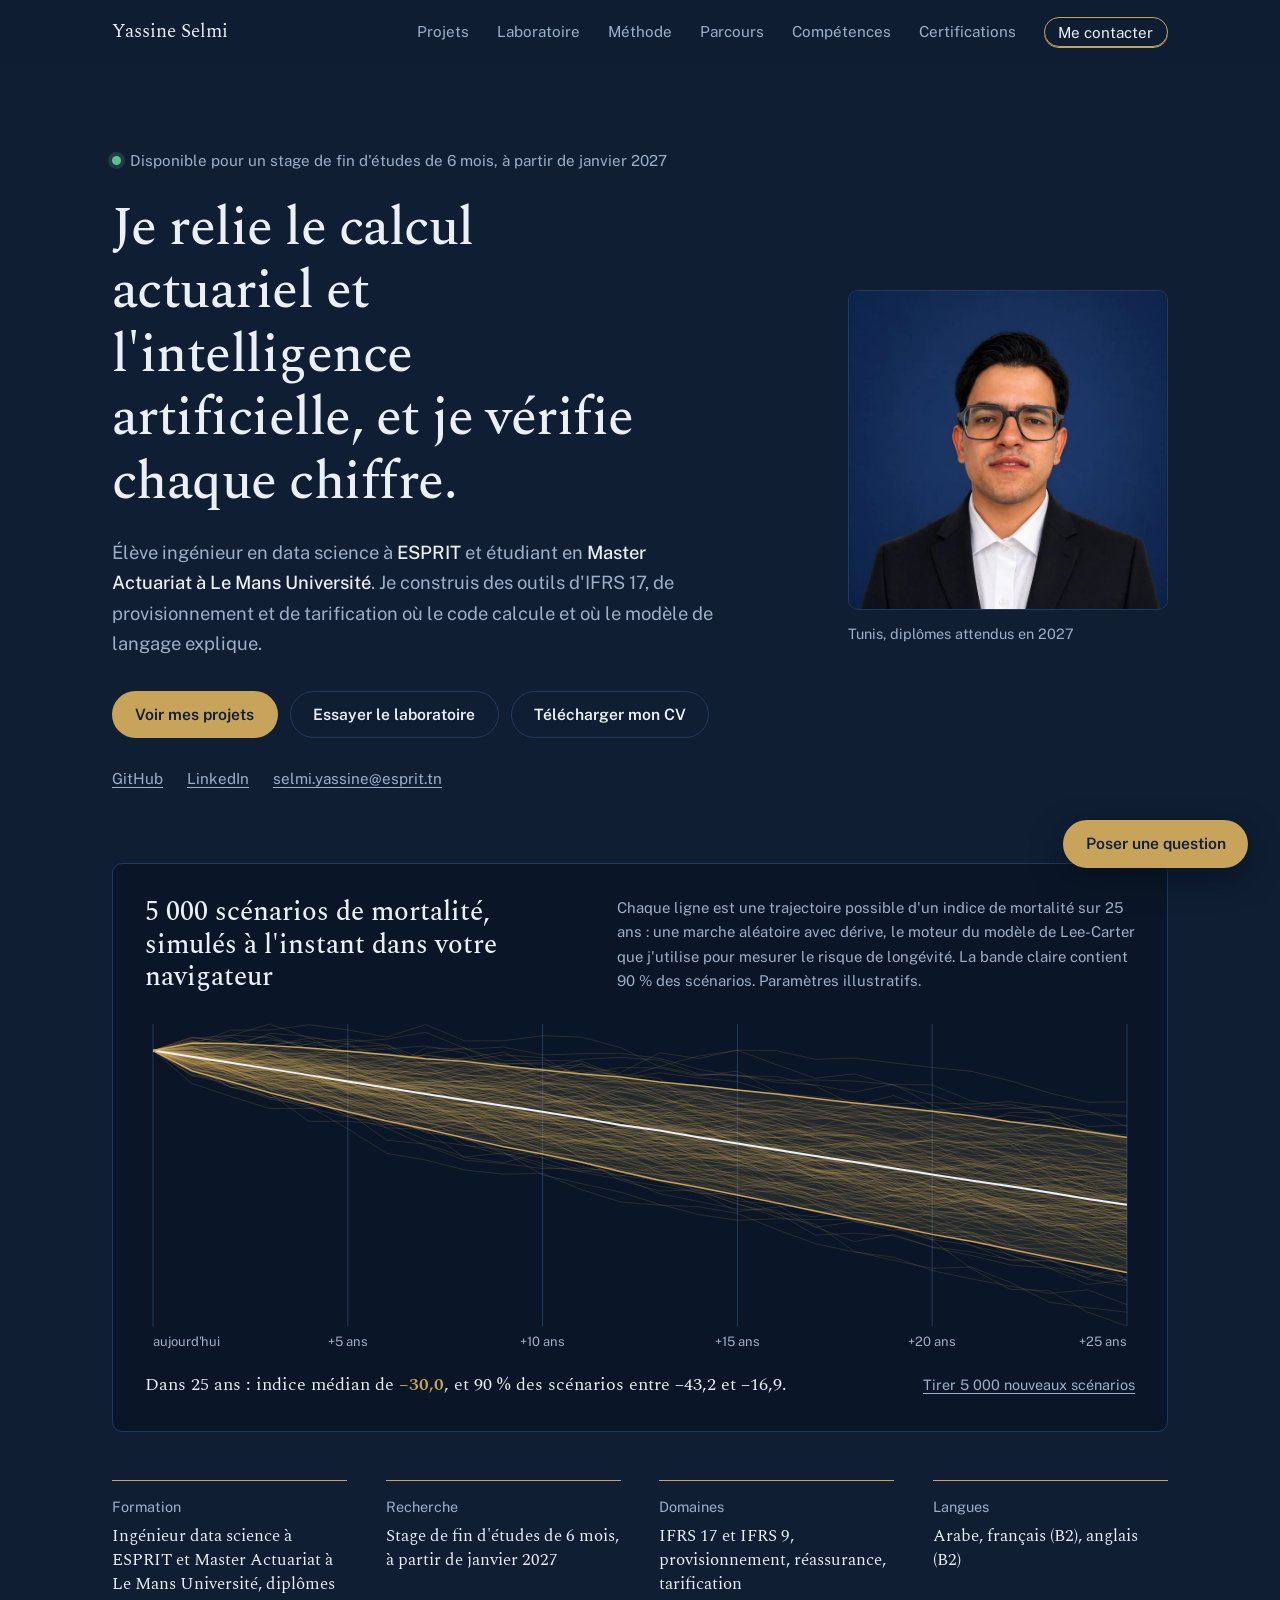
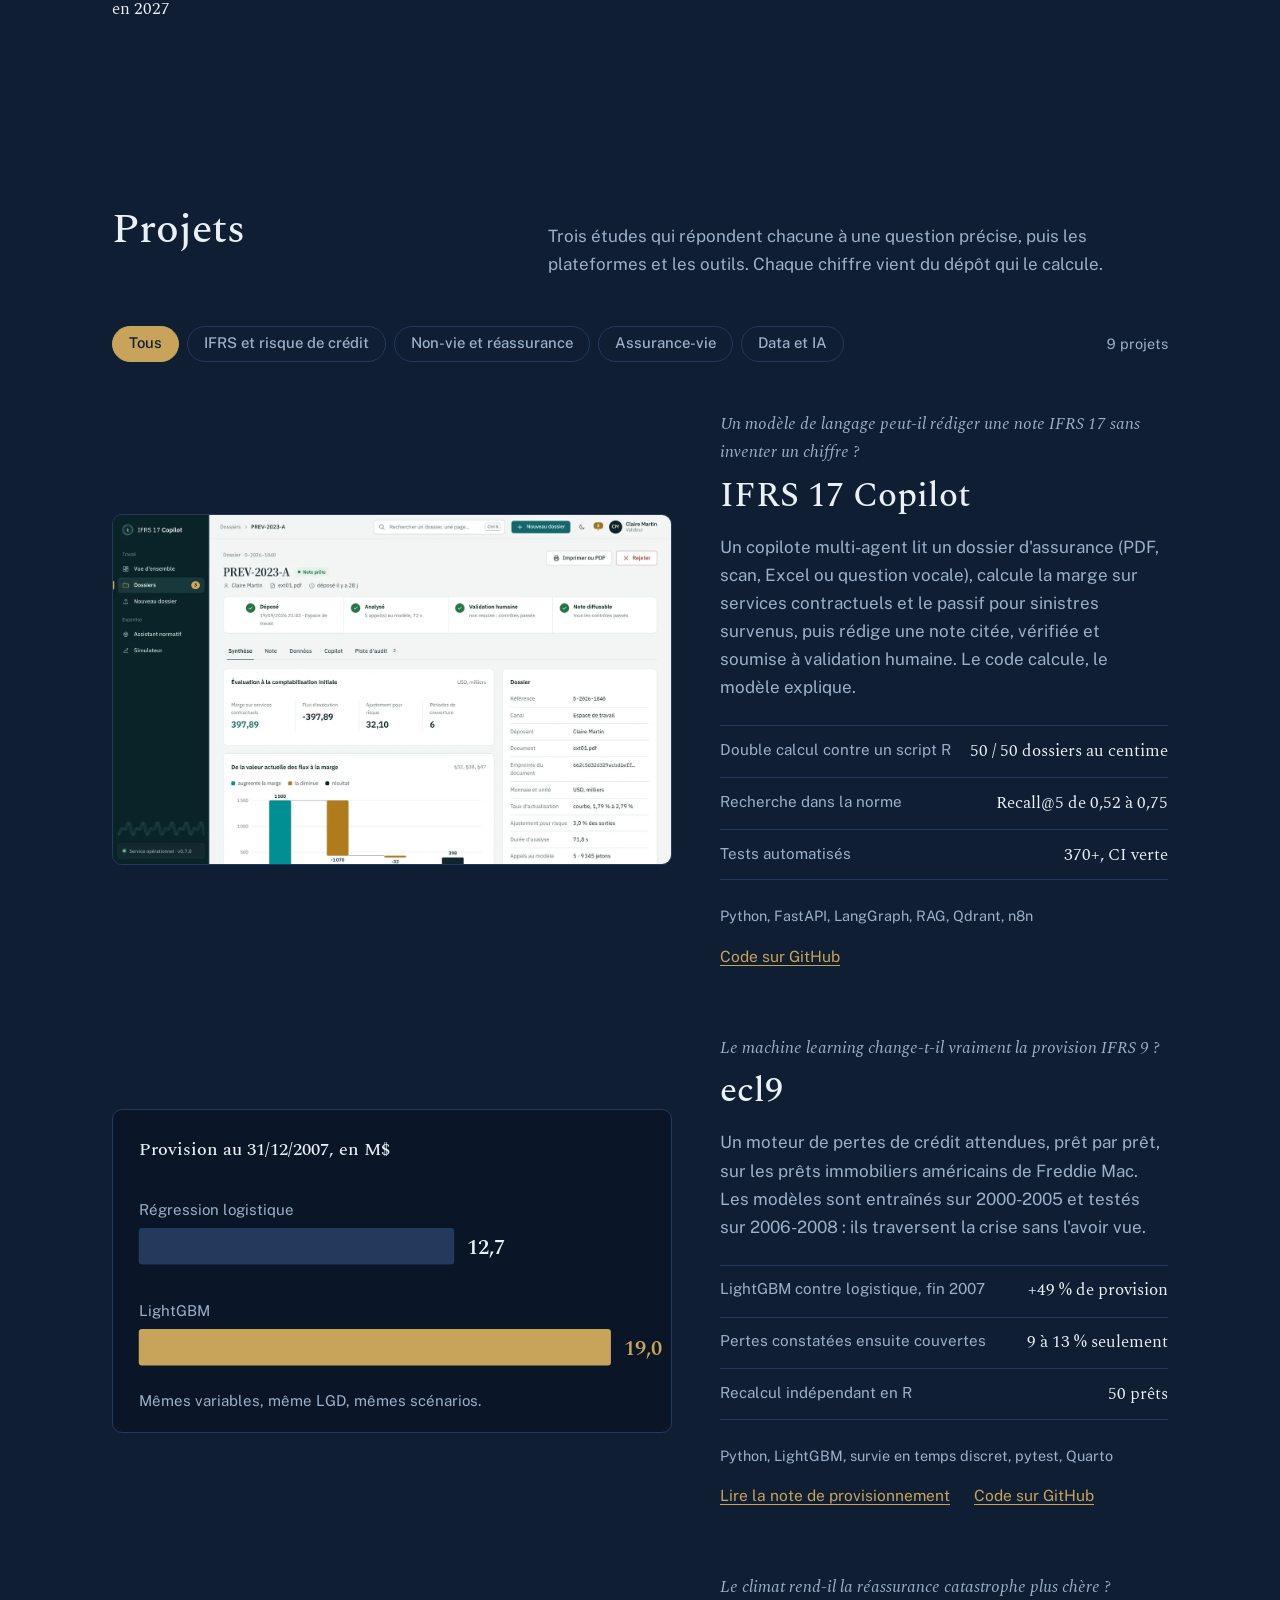
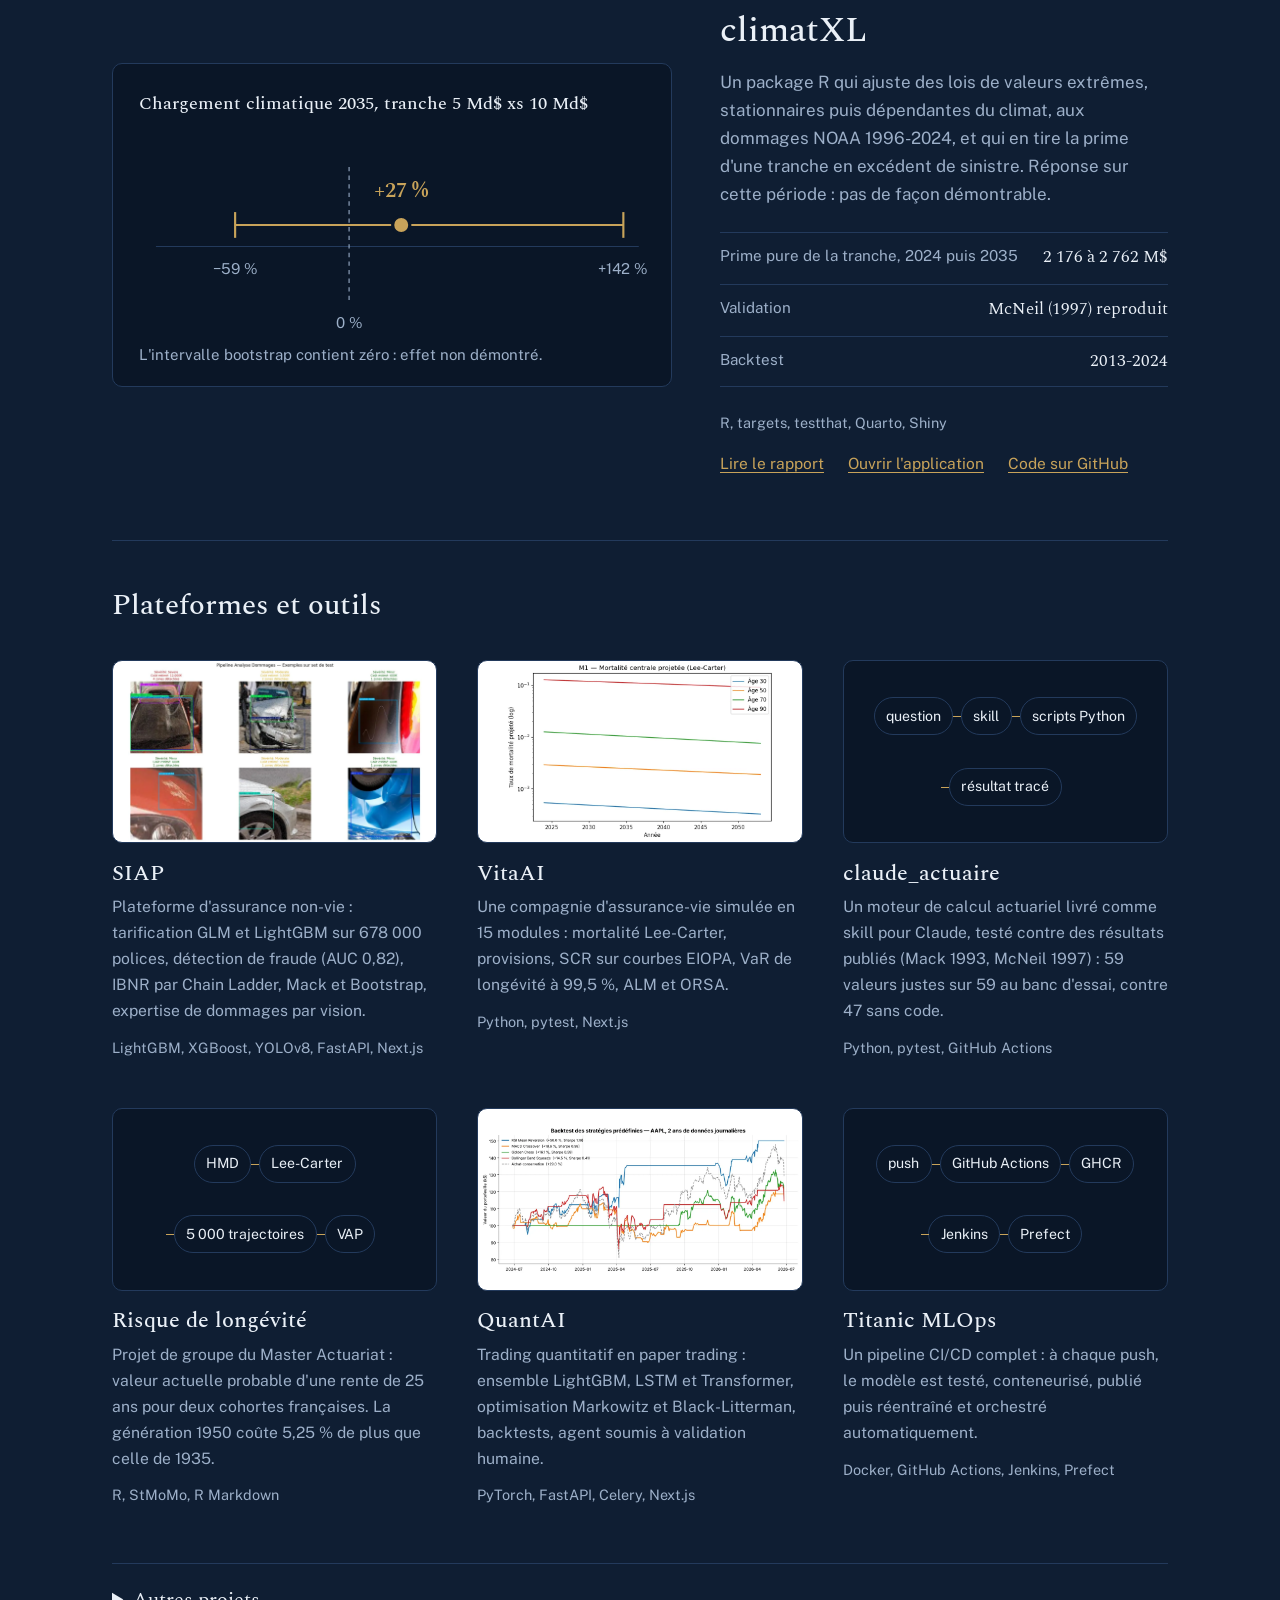
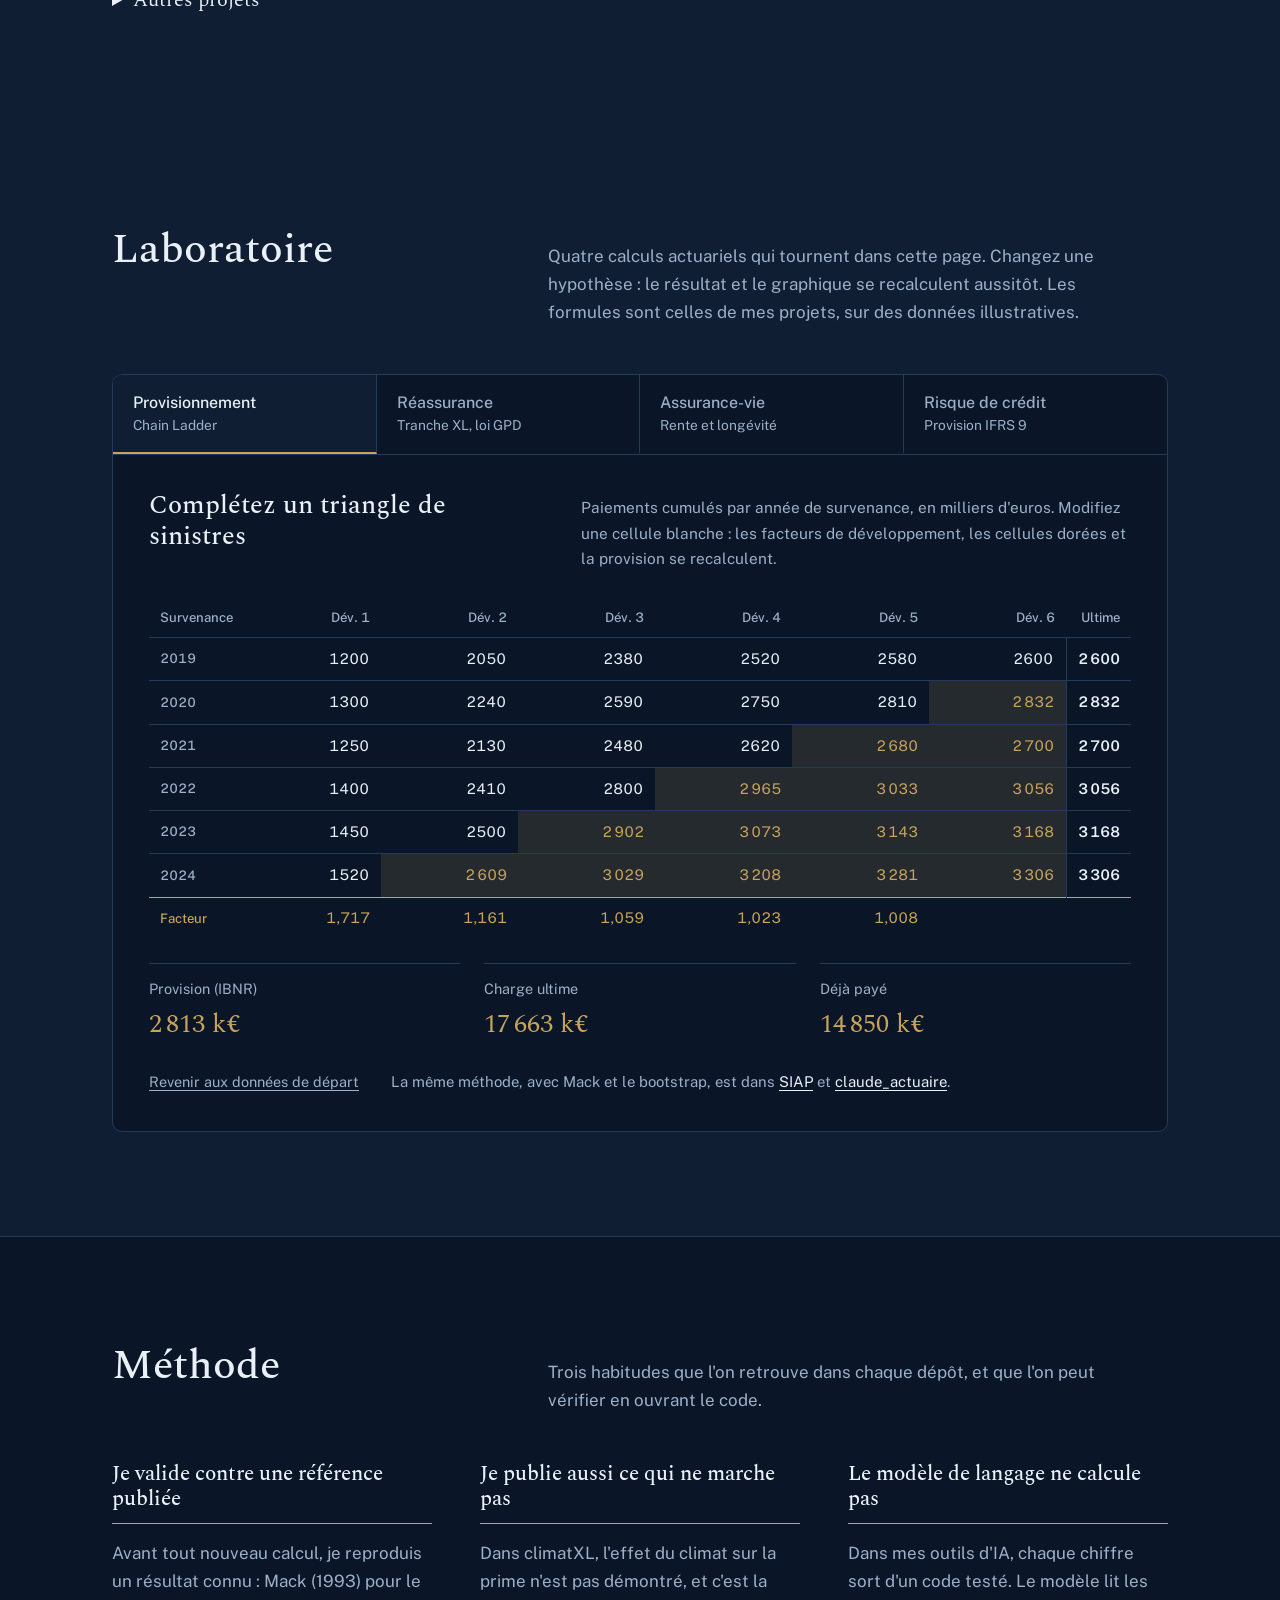
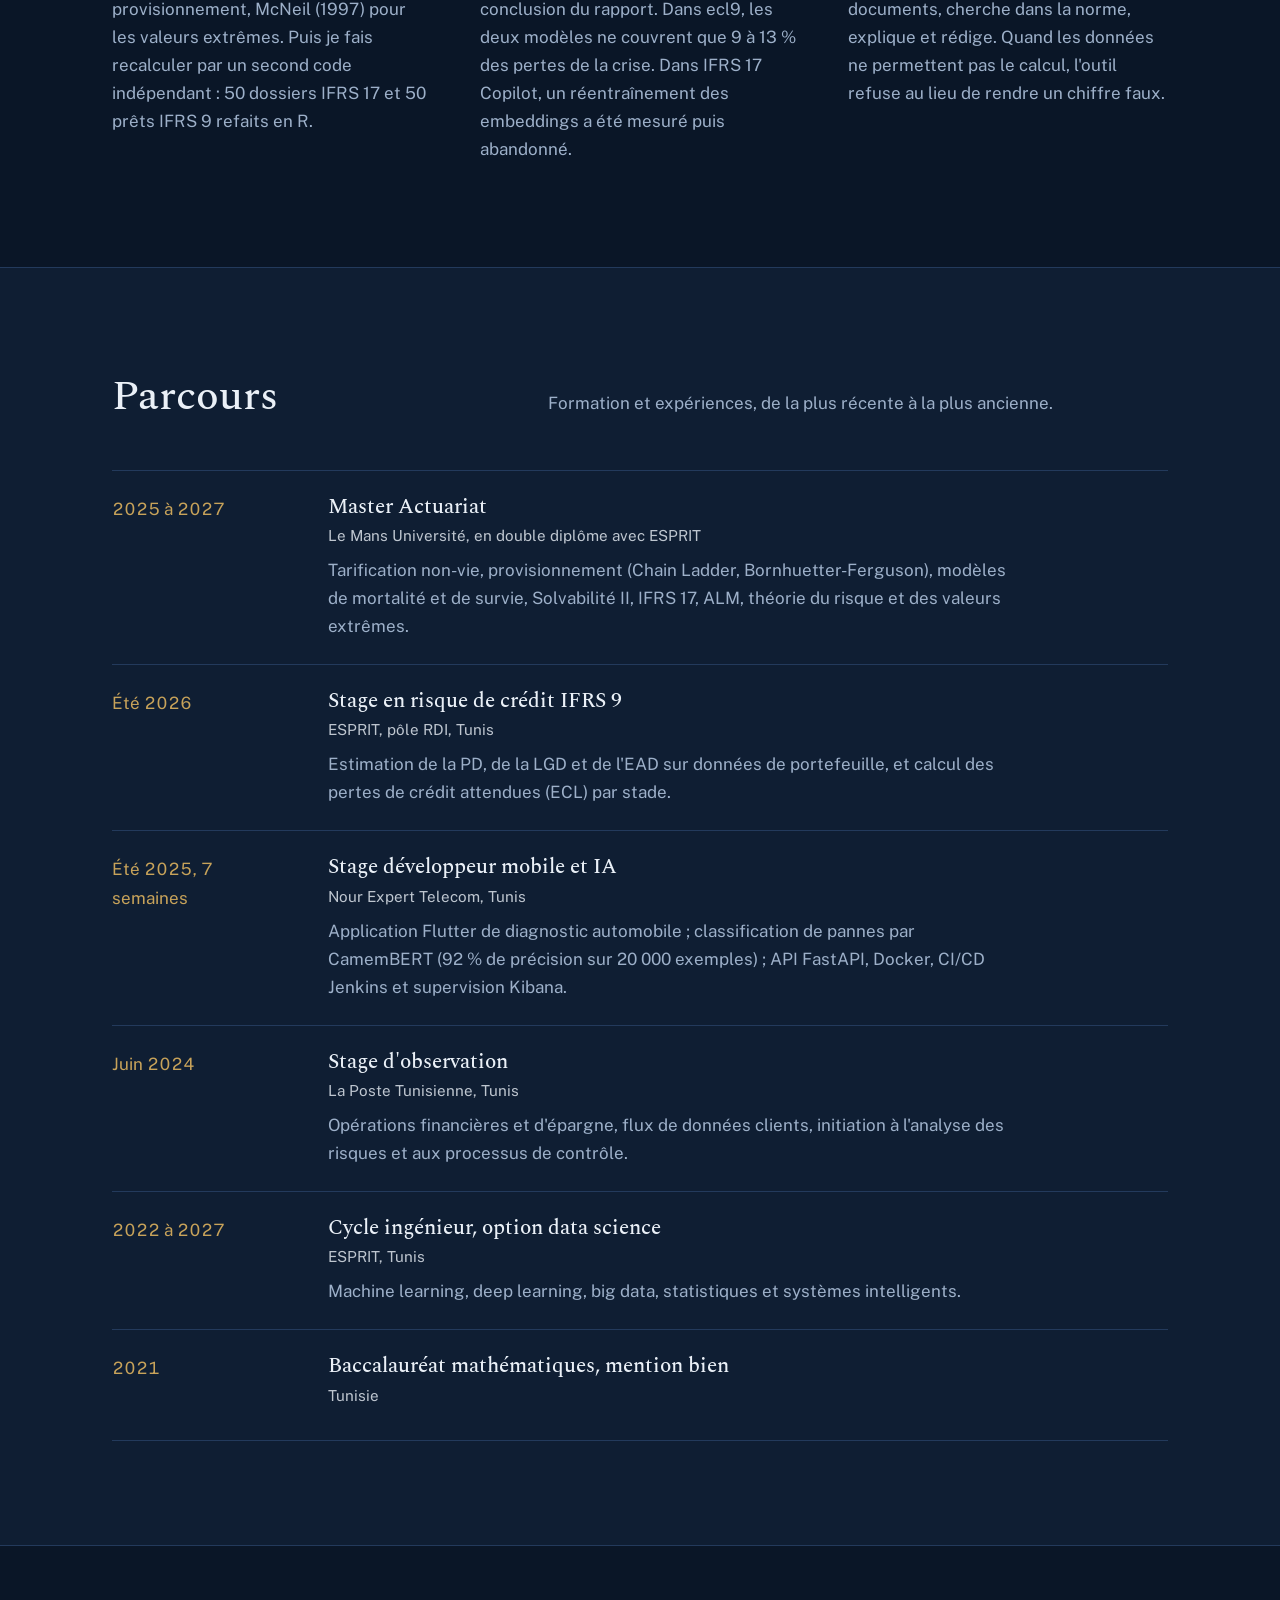
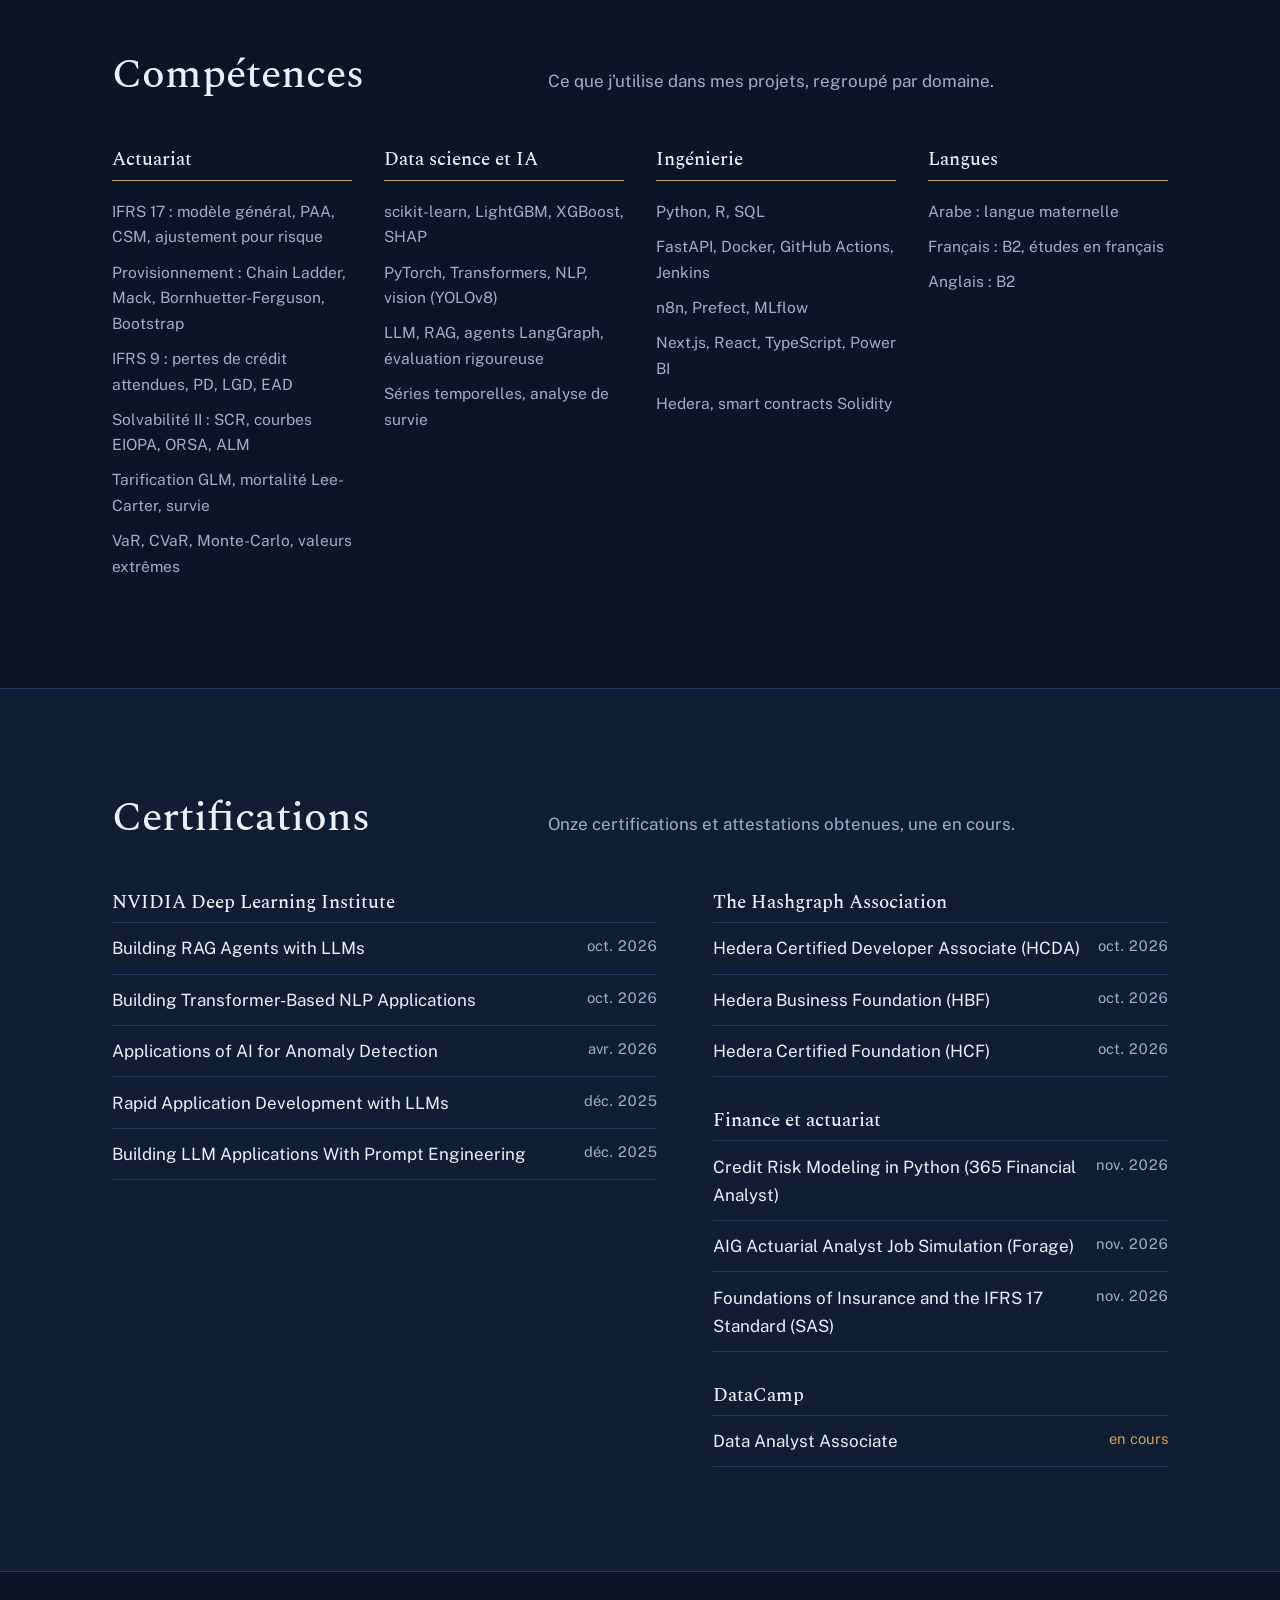
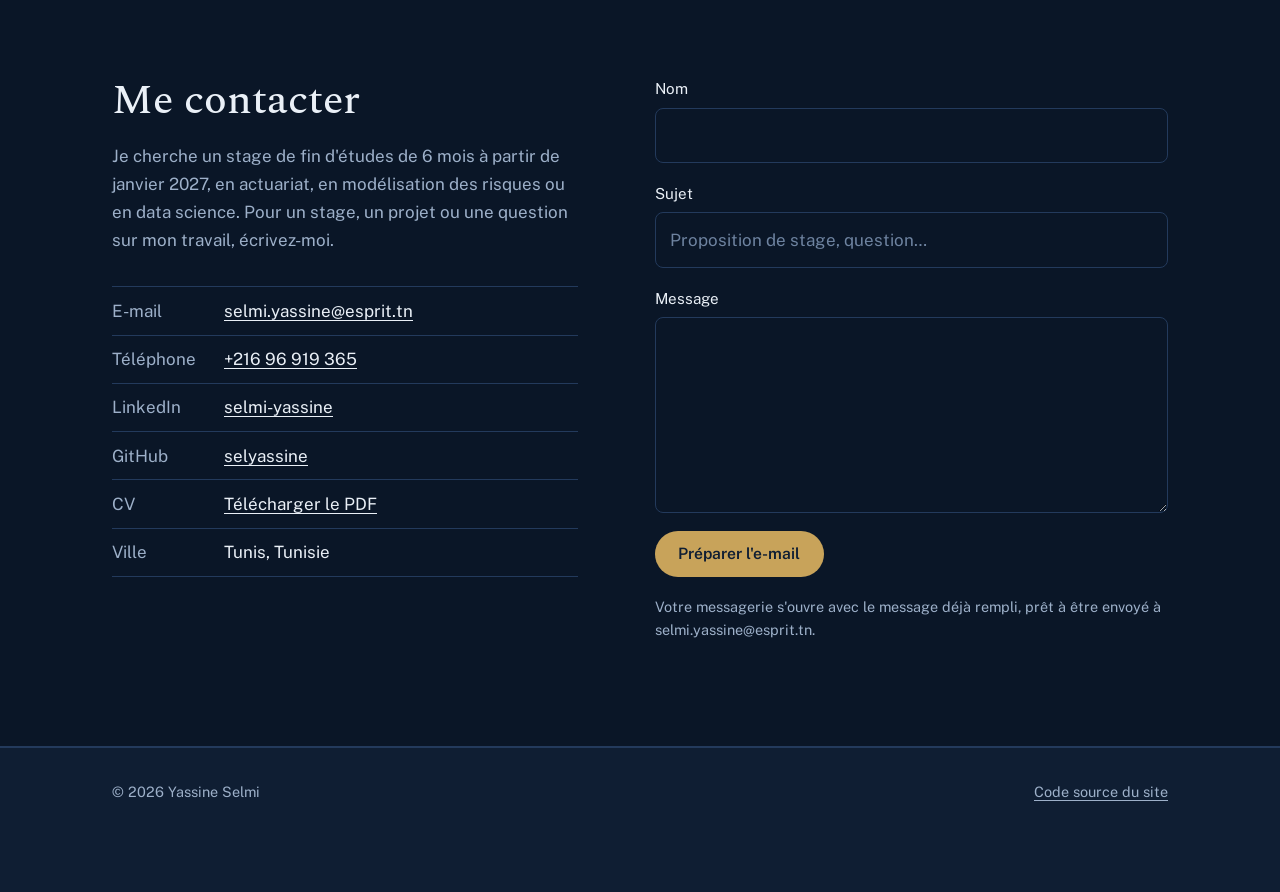
==== commit 4cc06a17: "Portfolio : simulation d'ouverture, laboratoire de calcul actuariel, assistant, menu mobile" ====
--- a/index.html
+++ b/index.html
@@ -29,9 +29,11 @@
   <header class="nav" id="haut">
     <div class="wrap nav__inner">
       <a class="nav__brand" href="#haut" aria-label="Yassine Selmi, retour en haut">Yassine Selmi</a>
+      <button class="nav__toggle" id="nav-toggle" type="button" aria-expanded="false" aria-controls="nav-links">Menu</button>
       <nav aria-label="Navigation principale">
-        <ul class="nav__links">
+        <ul class="nav__links" id="nav-links">
           <li><a href="#projets">Projets</a></li>
+          <li><a href="#laboratoire">Laboratoire</a></li>
           <li><a href="#methode">Méthode</a></li>
           <li><a href="#parcours">Parcours</a></li>
           <li><a href="#competences">Compétences</a></li>
@@ -52,8 +54,8 @@
           <p class="lead">Élève ingénieur en data science à <strong>ESPRIT</strong> et étudiant en <strong>Master Actuariat à Le Mans Université</strong>. Je construis des outils d'IFRS 17, de provisionnement et de tarification où le code calcule et où le modèle de langage explique.</p>
           <div class="actions">
             <a class="btn btn--primary" href="#projets">Voir mes projets</a>
+            <a class="btn btn--ghost" href="#laboratoire">Essayer le laboratoire</a>
             <a class="btn btn--ghost" href="assets/CV_Yassine_Selmi.pdf" download>Télécharger mon CV</a>
-            <a class="btn btn--ghost" href="#contact">Me contacter</a>
           </div>
           <ul class="links" aria-label="Profils en ligne">
             <li><a href="https://github.com/selyassine" rel="me">GitHub</a></li>
@@ -67,19 +69,26 @@
         </figure>
       </div>
 
-      <!-- Le moment fort : un triangle de développement complété en direct -->
-      <div class="wrap">
-        <figure class="triangle" id="triangle">
-          <figcaption class="triangle__head">
-            <h2 class="triangle__title">Un triangle de sinistres, complété par Chain Ladder</h2>
-            <p class="triangle__note">Paiements cumulés par année de survenance. Les cellules dorées sont projetées en direct à partir des facteurs de développement observés. Données illustratives.</p>
+      <!-- Le moment fort : 5 000 trajectoires simulées en direct -->
+      <div class="wrap">
+        <figure class="sim" id="sim">
+          <figcaption class="sim__head">
+            <h2 class="sim__title">5 000 scénarios de mortalité, simulés à l'instant dans votre navigateur</h2>
+            <p class="sim__note">Chaque ligne est une trajectoire possible d'un indice de mortalité sur 25 ans : une marche aléatoire avec dérive, le moteur du modèle de Lee-Carter que j'utilise pour mesurer le risque de longévité. La bande claire contient 90 % des scénarios. Paramètres illustratifs.</p>
           </figcaption>
-          <div class="triangle__scroll" tabindex="0" role="region" aria-label="Triangle de développement">
-            <table class="tri" id="tri"></table>
-          </div>
-          <p class="triangle__result" id="tri-result" aria-live="polite"></p>
-          <button class="replay" id="tri-replay" type="button">Rejouer le calcul</button>
+          <canvas class="sim__canvas" id="sim-canvas" role="img" aria-label="Éventail de trajectoires simulées d'un indice de mortalité sur 25 ans, avec la médiane et la bande de 5 à 95 %."></canvas>
+          <div class="sim__foot">
+            <p class="sim__result" id="sim-result" aria-live="polite"></p>
+            <button class="replay" id="sim-replay" type="button">Tirer 5 000 nouveaux scénarios</button>
+          </div>
         </figure>
+
+        <dl class="facts">
+          <div><dt>Formation</dt><dd>Ingénieur data science à ESPRIT et Master Actuariat à Le Mans Université, diplômes en 2027</dd></div>
+          <div><dt>Recherche</dt><dd>Stage de fin d'études de 6 mois, à partir de janvier 2027</dd></div>
+          <div><dt>Domaines</dt><dd>IFRS 17 et IFRS 9, provisionnement, réassurance, tarification</dd></div>
+          <div><dt>Langues</dt><dd>Arabe, français (B2), anglais (B2)</dd></div>
+        </dl>
       </div>
     </section>
 
@@ -236,6 +245,115 @@
       </div>
     </section>
 
+    <!-- Laboratoire -->
+    <section class="section" id="laboratoire" aria-labelledby="t-labo">
+      <div class="wrap">
+        <div class="section__head">
+          <h2 id="t-labo">Laboratoire</h2>
+          <p>Quatre calculs actuariels qui tournent dans cette page. Changez une hypothèse : le résultat et le graphique se recalculent aussitôt. Les formules sont celles de mes projets, sur des données illustratives.</p>
+        </div>
+
+        <div class="lab">
+          <div class="lab__tabs" role="tablist" aria-label="Calculs du laboratoire">
+            <button class="lab__tab" role="tab" id="tab-cl" aria-controls="panel-cl" aria-selected="true" type="button">Provisionnement<span>Chain Ladder</span></button>
+            <button class="lab__tab" role="tab" id="tab-xl" aria-controls="panel-xl" aria-selected="false" tabindex="-1" type="button">Réassurance<span>Tranche XL, loi GPD</span></button>
+            <button class="lab__tab" role="tab" id="tab-rente" aria-controls="panel-rente" aria-selected="false" tabindex="-1" type="button">Assurance-vie<span>Rente et longévité</span></button>
+            <button class="lab__tab" role="tab" id="tab-ecl" aria-controls="panel-ecl" aria-selected="false" tabindex="-1" type="button">Risque de crédit<span>Provision IFRS 9</span></button>
+          </div>
+
+          <div class="lab__panel" role="tabpanel" id="panel-cl" aria-labelledby="tab-cl" tabindex="0">
+            <div class="lab__intro">
+              <h3>Complétez un triangle de sinistres</h3>
+              <p>Paiements cumulés par année de survenance, en milliers d'euros. Modifiez une cellule blanche : les facteurs de développement, les cellules dorées et la provision se recalculent.</p>
+            </div>
+            <div class="triangle__scroll" tabindex="0" role="region" aria-label="Triangle de développement modifiable">
+              <table class="tri" id="tri"></table>
+            </div>
+            <div class="lab__out">
+              <div><dt>Provision (IBNR)</dt><dd id="cl-ibnr"></dd></div>
+              <div><dt>Charge ultime</dt><dd id="cl-ult"></dd></div>
+              <div><dt>Déjà payé</dt><dd id="cl-paid"></dd></div>
+            </div>
+            <p class="lab__foot"><button class="replay" id="cl-reset" type="button">Revenir aux données de départ</button><span>La même méthode, avec Mack et le bootstrap, est dans <a href="https://github.com/selyassine/SIAP">SIAP</a> et <a href="https://github.com/selyassine/claude_actuaire">claude_actuaire</a>.</span></p>
+          </div>
+
+          <div class="lab__panel" role="tabpanel" id="panel-xl" aria-labelledby="tab-xl" tabindex="0" hidden>
+            <div class="lab__intro">
+              <h3>Tarifez une tranche en excédent de sinistre</h3>
+              <p>Les sinistres au-delà de 10 M€ suivent une loi de Pareto généralisée. La prime pure est la fréquence multipliée par le coût moyen laissé à la tranche.</p>
+            </div>
+            <div class="lab__grid">
+              <form class="lab__controls" id="xl-form">
+                <label>Indice de queue ξ <output id="xl-xi-o"></output><input type="range" id="xl-xi" min="0.05" max="0.9" step="0.01" value="0.5"></label>
+                <label>Échelle σ, en M€ <output id="xl-sigma-o"></output><input type="range" id="xl-sigma" min="1" max="20" step="0.5" value="7"></label>
+                <label>Sinistres au-delà du seuil, par an <output id="xl-lambda-o"></output><input type="range" id="xl-lambda" min="0.5" max="10" step="0.1" value="3"></label>
+                <label>Priorité, en M€ <output id="xl-prio-o"></output><input type="range" id="xl-prio" min="10" max="100" step="1" value="30"></label>
+                <label>Portée, en M€ <output id="xl-portee-o"></output><input type="range" id="xl-portee" min="5" max="100" step="1" value="30"></label>
+              </form>
+              <div>
+                <div class="lab__chart" id="xl-chart"></div>
+                <div class="lab__out">
+                  <div><dt>Prime pure annuelle</dt><dd id="xl-prime"></dd></div>
+                  <div><dt>Taux sur la portée</dt><dd id="xl-rol"></dd></div>
+                  <div><dt>Sinistres qui touchent la tranche</dt><dd id="xl-touch"></dd></div>
+                </div>
+              </div>
+            </div>
+            <p class="lab__foot"><span>Appliqué à des données réelles, avec une queue qui dépend du climat, dans <a href="https://github.com/selyassine/climatXL">climatXL</a>.</span></p>
+          </div>
+
+          <div class="lab__panel" role="tabpanel" id="panel-rente" aria-labelledby="tab-rente" tabindex="0" hidden>
+            <div class="lab__intro">
+              <h3>Mesurez le coût de la longévité sur une rente</h3>
+              <p>Valeur actuelle probable d'une rente de 10 000 € par an, payée en fin d'année. Baissez la mortalité pour voir le prix d'une population qui vit plus longtemps. Mortalité illustrative de type Makeham, pas une table réglementaire.</p>
+            </div>
+            <div class="lab__grid">
+              <form class="lab__controls" id="rente-form">
+                <label>Âge à la souscription <output id="rente-age-o"></output><input type="range" id="rente-age" min="50" max="90" step="1" value="65"></label>
+                <label>Durée de la rente, en années <output id="rente-duree-o"></output><input type="range" id="rente-duree" min="5" max="40" step="1" value="25"></label>
+                <label>Taux technique <output id="rente-taux-o"></output><input type="range" id="rente-taux" min="0" max="6" step="0.25" value="2"></label>
+                <label>Baisse de la mortalité <output id="rente-choc-o"></output><input type="range" id="rente-choc" min="0" max="40" step="1" value="20"></label>
+              </form>
+              <div>
+                <div class="lab__chart" id="rente-chart"></div>
+                <div class="lab__out">
+                  <div><dt>Prime unique, mortalité de base</dt><dd id="rente-base"></dd></div>
+                  <div><dt>Prime unique, mortalité abaissée</dt><dd id="rente-choque"></dd></div>
+                  <div><dt>Coût de la longévité</dt><dd id="rente-ecart"></dd></div>
+                </div>
+              </div>
+            </div>
+            <p class="lab__foot"><span>Le choc de 20 % est celui du SCR longévité de Solvabilité II. Sur données réelles : <a href="https://github.com/selyassine/VITA">VitaAI</a> et le <a href="https://github.com/selyassine/actuariat-vie-longevite">projet longévité</a>.</span></p>
+          </div>
+
+          <div class="lab__panel" role="tabpanel" id="panel-ecl" aria-labelledby="tab-ecl" tabindex="0" hidden>
+            <div class="lab__intro">
+              <h3>Voyez l'effet de falaise du passage en stade 2</h3>
+              <p>Pour un prêt amortissable, IFRS 9 provisionne les pertes attendues à 12 mois en stade 1, puis sur toute la durée de vie dès que le risque augmente fortement. Probabilité de défaut annuelle constante, amortissement linéaire.</p>
+            </div>
+            <div class="lab__grid">
+              <form class="lab__controls" id="ecl-form">
+                <label>Capital restant dû, en k€ <output id="ecl-ead-o"></output><input type="range" id="ecl-ead" min="20" max="500" step="10" value="200"></label>
+                <label>Probabilité de défaut à 1 an <output id="ecl-pd-o"></output><input type="range" id="ecl-pd" min="0.1" max="15" step="0.1" value="2"></label>
+                <label>Perte en cas de défaut <output id="ecl-lgd-o"></output><input type="range" id="ecl-lgd" min="5" max="90" step="1" value="35"></label>
+                <label>Durée restante, en années <output id="ecl-mat-o"></output><input type="range" id="ecl-mat" min="1" max="30" step="1" value="15"></label>
+                <label>Taux d'intérêt effectif <output id="ecl-tie-o"></output><input type="range" id="ecl-tie" min="0" max="8" step="0.25" value="3"></label>
+              </form>
+              <div>
+                <div class="lab__chart" id="ecl-chart"></div>
+                <div class="lab__out">
+                  <div><dt>Provision en stade 1</dt><dd id="ecl-s1"></dd></div>
+                  <div><dt>Provision en stade 2</dt><dd id="ecl-s2"></dd></div>
+                  <div><dt>Multiplication au passage</dt><dd id="ecl-ratio"></dd></div>
+                </div>
+              </div>
+            </div>
+            <p class="lab__foot"><span>Sur 2000-2008 et prêt par prêt, avec survie en temps discret et scénarios pondérés : <a href="https://github.com/selyassine/ecl9">ecl9</a>.</span></p>
+          </div>
+        </div>
+      </div>
+    </section>
+
     <!-- Méthode -->
     <section class="section section--alt" id="methode" aria-labelledby="t-methode">
       <div class="wrap">
@@ -445,6 +563,25 @@
     </section>
   </main>
 
+  <!-- Assistant du portfolio -->
+  <button class="bot-toggle" id="bot-toggle" type="button" aria-expanded="false" aria-controls="bot">Poser une question</button>
+  <section class="bot" id="bot" role="dialog" aria-labelledby="bot-title" hidden>
+    <header class="bot__head">
+      <div>
+        <h2 id="bot-title">Assistant du portfolio</h2>
+        <p>Réponses préparées, tirées de ce site. Aucun modèle de langage : rien n'est inventé.</p>
+      </div>
+      <button class="bot__close" id="bot-close" type="button" aria-label="Fermer l'assistant">Fermer</button>
+    </header>
+    <div class="bot__log" id="bot-log" role="log" aria-live="polite"></div>
+    <div class="bot__chips" id="bot-chips"></div>
+    <form class="bot__form" id="bot-form">
+      <label class="visually-hidden" for="bot-input">Votre question</label>
+      <input id="bot-input" autocomplete="off" placeholder="Par exemple : quand es-tu disponible ?">
+      <button class="btn btn--primary" type="submit">Envoyer</button>
+    </form>
+  </section>
+
   <footer class="footer">
     <div class="wrap footer__inner">
       <p>© <span id="annee">2026</span> Yassine Selmi</p>
--- a/assets/style.css
+++ b/assets/style.css
@@ -60,23 +60,29 @@
 .nav__links a:hover { color: var(--paper); }
 .nav__links .nav__cta { color: var(--brass); border: 1px solid var(--brass); padding: .35rem .85rem; border-radius: 999px; }
 .nav__links .nav__cta:hover { background: var(--brass); color: var(--navy); }
-@media (max-width: 860px) {
-  .nav__links li:not(:last-child) { display: none; }
+.nav__links a[aria-current="true"] { color: var(--paper); box-shadow: 0 1px 0 var(--brass); }
+.nav__toggle { display: none; margin-left: auto; font: 500 .95rem/1 var(--sans); color: var(--paper); background: none; border: 1px solid var(--line); border-radius: 999px; padding: .55rem 1rem; cursor: pointer; }
+@media (max-width: 980px) {
+  .nav__toggle { display: inline-flex; }
+  .nav__links { display: none; position: absolute; left: 0; right: 0; top: 4rem; flex-direction: column; align-items: stretch; gap: 0; padding: .5rem var(--gutter) 1.25rem; background: var(--navy); border-bottom: 1px solid var(--line); }
+  .nav__links.is-open { display: flex; }
+  .nav__links li a { display: block; padding: .8rem 0; border-top: 1px solid var(--line); font-size: 1.05rem; }
+  .nav__links .nav__cta { margin-top: .9rem; text-align: center; border-top: 1px solid var(--brass); }
 }
 
 /* Présentation */
 .hero { padding: clamp(2.5rem, 7vw, 5rem) 0 clamp(3rem, 7vw, 5rem); }
-.hero__grid { display: grid; grid-template-columns: 1.35fr 1fr; gap: clamp(2rem, 6vw, 5rem); align-items: center; }
+.hero__grid { display: grid; grid-template-columns: 1.6fr 1fr; gap: clamp(2rem, 6vw, 5rem); align-items: center; }
 .status { display: inline-flex; align-items: center; gap: .55rem; color: var(--mist); font-size: .95rem; margin-bottom: 1.5rem; }
 .status__dot { width: .55rem; height: .55rem; border-radius: 50%; background: #5FBF8F; box-shadow: 0 0 0 4px rgba(95, 191, 143, .18); }
-.hero h1 { font-size: clamp(2.1rem, 4.6vw, 3.4rem); letter-spacing: -.01em; max-width: 18ch; }
+.hero h1 { font-size: clamp(2.1rem, 4.4vw, 3.3rem); letter-spacing: -.01em; max-width: 20ch; }
 .lead { margin-top: 1.5rem; color: var(--mist); font-size: 1.15rem; max-width: 56ch; }
 .lead strong { color: var(--paper); font-weight: 500; }
 .actions { display: flex; flex-wrap: wrap; gap: .75rem; margin-top: 2rem; }
 .links { display: flex; flex-wrap: wrap; gap: .4rem 1.5rem; margin-top: 1.75rem; font-size: .95rem; color: var(--mist); }
 .links a { color: var(--mist); }
 .links a:hover { color: var(--brass); }
-.hero__photo { margin: 0; justify-self: end; width: min(100%, 380px); }
+.hero__photo { margin: 0; justify-self: end; width: min(100%, 320px); }
 .hero__photo img { border-radius: var(--radius); border: 1px solid var(--line); aspect-ratio: 1; object-fit: cover; }
 .hero__photo figcaption { margin-top: .75rem; color: var(--mist); font-size: .9rem; }
 @media (max-width: 860px) {
@@ -146,18 +152,20 @@
 .feature__body .stack { margin-top: 0; }
 @media (max-width: 860px) { .feature { grid-template-columns: 1fr; } }
 
-.projects { display: grid; grid-template-columns: repeat(2, 1fr); gap: clamp(2rem, 5vw, 3rem) clamp(1.5rem, 4vw, 2.5rem); }
+.projects { display: grid; grid-template-columns: repeat(3, 1fr); gap: clamp(2rem, 5vw, 3rem) clamp(1.5rem, 4vw, 2.5rem); }
 .project img { border-radius: var(--radius); border: 1px solid var(--line); aspect-ratio: 16 / 9; object-fit: contain; background: #fff; margin-bottom: 1.1rem; }
-.project h3 { font-size: 1.45rem; margin-bottom: .5rem; }
+.project h3 { font-size: 1.35rem; margin-bottom: .5rem; }
+.project > p:not(.stack) { font-size: .98rem; }
 .project > p:not(.stack) { color: var(--mist); margin-bottom: .75rem; }
 .project--text .pipeline {
   aspect-ratio: 16 / 9; margin-bottom: 1.1rem; border: 1px solid var(--line); border-radius: var(--radius);
   display: flex; align-items: center; justify-content: center; flex-wrap: wrap; gap: .5rem; padding: 1.5rem;
   background: var(--navy-deep); counter-reset: step;
 }
-.pipeline span { padding: .45rem .8rem; border: 1px solid var(--line); border-radius: 999px; font-size: .88rem; color: var(--paper); position: relative; }
+.pipeline span { padding: .4rem .7rem; border: 1px solid var(--line); border-radius: 999px; font-size: .88rem; color: var(--paper); position: relative; }
 .pipeline span + span::before { content: ""; position: absolute; left: -.55rem; top: 50%; width: .5rem; height: 1px; background: var(--brass); }
-@media (max-width: 760px) { .projects { grid-template-columns: 1fr; } }
+@media (max-width: 1000px) { .projects { grid-template-columns: repeat(2, 1fr); } }
+@media (max-width: 640px) { .projects { grid-template-columns: 1fr; } }
 
 /* Filtre par domaine */
 .filters { display: flex; flex-wrap: wrap; align-items: center; gap: .5rem; margin-bottom: clamp(2rem, 5vw, 3rem); }
@@ -258,3 +266,106 @@
   html { scroll-behavior: auto; }
   *, *::before, *::after { animation: none !important; transition: none !important; }
 }
+
+.visually-hidden { position: absolute; width: 1px; height: 1px; overflow: hidden; clip-path: inset(50%); white-space: nowrap; }
+
+/* Simulation d'ouverture */
+.sim { margin: clamp(3rem, 7vw, 4.5rem) 0 0; padding: clamp(1.25rem, 3vw, 2rem); border: 1px solid var(--line); border-radius: var(--radius); background: var(--navy-deep); }
+.sim__head { display: grid; grid-template-columns: 1fr 1.2fr; gap: 1rem 2.5rem; align-items: end; margin-bottom: 1.25rem; }
+.sim__title { font-size: clamp(1.3rem, 2.4vw, 1.7rem); max-width: 26ch; }
+.sim__note { color: var(--mist); font-size: .93rem; max-width: 62ch; }
+.sim__canvas { display: block; width: 100%; height: clamp(220px, 34vw, 340px); }
+.sim__foot { display: flex; flex-wrap: wrap; justify-content: space-between; align-items: baseline; gap: .5rem 2rem; margin-top: 1rem; }
+.sim__result { font-family: var(--serif); font-size: 1.1rem; font-variant-numeric: tabular-nums; }
+.sim__result strong { color: var(--brass); font-weight: 600; }
+.sim__foot .replay { margin-top: 0; }
+@media (max-width: 760px) { .sim__head { grid-template-columns: 1fr; } }
+
+/* En bref */
+.facts { display: grid; grid-template-columns: repeat(4, 1fr); gap: 0 clamp(1.25rem, 3vw, 2.5rem); margin: clamp(2rem, 5vw, 3rem) 0 0; }
+.facts div { border-top: 1px solid var(--brass); padding-top: .9rem; }
+.facts dt { color: var(--mist); font-size: .9rem; margin-bottom: .3rem; }
+.facts dd { margin: 0; font-family: var(--serif); font-size: 1.08rem; line-height: 1.4; }
+@media (max-width: 900px) { .facts { grid-template-columns: repeat(2, 1fr); row-gap: 1.5rem; } }
+@media (max-width: 520px) { .facts { grid-template-columns: 1fr; } }
+
+/* Laboratoire */
+.lab { border: 1px solid var(--line); border-radius: var(--radius); background: var(--navy-deep); overflow: hidden; }
+.lab__tabs { display: grid; grid-template-columns: repeat(4, 1fr); border-bottom: 1px solid var(--line); }
+.lab__tab { font: 500 1rem/1.3 var(--sans); color: var(--mist); background: none; border: 0; border-right: 1px solid var(--line); border-bottom: 2px solid transparent; padding: 1.1rem 1.25rem; text-align: left; cursor: pointer; }
+.lab__tab:last-child { border-right: 0; }
+.lab__tab span { display: block; font-weight: 400; font-size: .86rem; color: var(--mist); margin-top: .2rem; }
+.lab__tab:hover { color: var(--paper); }
+.lab__tab[aria-selected="true"] { color: var(--paper); background: var(--navy); border-bottom-color: var(--brass); }
+.lab__tab:focus-visible { outline-offset: -3px; }
+.lab__panel { padding: clamp(1.25rem, 3vw, 2.25rem); }
+.lab__panel[hidden] { display: none; }
+.lab__intro { display: grid; grid-template-columns: 1fr 1.4fr; gap: .75rem 2.5rem; align-items: baseline; margin-bottom: 1.75rem; }
+.lab__intro h3 { font-size: clamp(1.3rem, 2.4vw, 1.6rem); }
+.lab__intro p { color: var(--mist); font-size: .96rem; max-width: 66ch; }
+.lab__grid { display: grid; grid-template-columns: minmax(240px, 1fr) 1.7fr; gap: clamp(1.5rem, 4vw, 3rem); align-items: start; }
+.lab__controls { display: grid; gap: 1.35rem; }
+.lab__controls label { display: grid; grid-template-columns: 1fr auto; gap: .5rem 1rem; font-size: .95rem; color: var(--mist); }
+.lab__controls output { color: var(--paper); font-family: var(--serif); font-size: 1.05rem; font-variant-numeric: tabular-nums; }
+.lab__controls input[type="range"] { grid-column: 1 / -1; width: 100%; accent-color: var(--brass); margin: 0; }
+.lab__chart { border: 1px solid var(--line); border-radius: 8px; background: var(--navy); }
+.lab__chart svg { display: block; width: 100%; height: auto; }
+.lab__out { display: grid; grid-template-columns: repeat(3, 1fr); gap: 0 1.5rem; margin: 1.5rem 0 0; }
+.lab__out div { border-top: 1px solid var(--line); padding-top: .8rem; }
+.lab__out dt { color: var(--mist); font-size: .9rem; }
+.lab__out dd { margin: .2rem 0 0; font-family: var(--serif); font-size: clamp(1.25rem, 2.4vw, 1.6rem); color: var(--brass); font-variant-numeric: tabular-nums; }
+.lab__foot { display: flex; flex-wrap: wrap; align-items: baseline; gap: .5rem 2rem; margin-top: 1.5rem; color: var(--mist); font-size: .93rem; }
+.lab__foot .replay { margin-top: 0; }
+.lab__foot a { color: var(--paper); }
+.c-area { fill: var(--brass-soft); }
+.c-line { fill: none; stroke: var(--brass); stroke-width: 2.5; stroke-linejoin: round; }
+.c-line--base { stroke: var(--mist); stroke-width: 2; stroke-dasharray: 5 4; }
+.c-grid { stroke: var(--line); stroke-width: 1; }
+.c-layer { fill: rgba(200, 163, 90, .22); }
+.c-bar { fill: var(--brass); }
+.c-bar--first { fill: var(--paper); }
+.c-text { fill: var(--mist); font: 400 13px var(--sans); }
+.c-text--end { text-anchor: end; }
+.c-text--mid { text-anchor: middle; }
+.c-text--strong { fill: var(--paper); }
+.tri td input { width: 100%; min-width: 4.5rem; font: inherit; color: var(--paper); background: transparent; border: 1px solid transparent; border-radius: 4px; padding: .2rem .3rem; text-align: right; font-variant-numeric: tabular-nums; -moz-appearance: textfield; }
+.tri td input::-webkit-outer-spin-button, .tri td input::-webkit-inner-spin-button { -webkit-appearance: none; margin: 0; }
+.tri td input:hover { border-color: var(--line); }
+.tri td input:focus { outline: none; border-color: var(--brass); background: var(--navy); }
+.tri td.obs { padding: .3rem .4rem; }
+.lab .tri th[scope="row"], .lab .tri thead th:first-child { background: var(--navy-deep); }
+@media (max-width: 860px) {
+  .lab__tabs { grid-template-columns: repeat(2, 1fr); }
+  .lab__tab:nth-child(2) { border-right: 0; }
+  .lab__tab:nth-child(-n+2) { border-bottom: 1px solid var(--line); }
+  .lab__tab[aria-selected="true"] { border-bottom: 2px solid var(--brass); }
+  .lab__intro, .lab__grid { grid-template-columns: 1fr; }
+  .lab__out { grid-template-columns: 1fr; gap: .9rem; }
+}
+
+/* Assistant */
+.bot-toggle { position: fixed; right: clamp(1rem, 3vw, 2rem); bottom: clamp(1rem, 3vw, 2rem); z-index: 30; font: 600 .98rem/1 var(--sans); color: var(--navy); background: var(--brass); border: 0; border-radius: 999px; padding: 1rem 1.4rem; cursor: pointer; box-shadow: 0 10px 30px rgba(5, 12, 24, .55); }
+.bot-toggle:hover { background: #D8B672; }
+.bot-toggle[aria-expanded="true"] { display: none; }
+.bot { position: fixed; right: clamp(.75rem, 3vw, 2rem); bottom: clamp(.75rem, 3vw, 2rem); z-index: 31; width: min(420px, calc(100vw - 1.5rem)); height: min(620px, calc(100dvh - 1.5rem)); display: grid; grid-template-rows: auto 1fr auto auto; background: var(--navy-deep); border: 1px solid var(--line); border-radius: 14px; box-shadow: 0 24px 60px rgba(5, 12, 24, .7); overflow: hidden; }
+.bot[hidden] { display: none; }
+.bot__head { display: flex; justify-content: space-between; align-items: flex-start; gap: 1rem; padding: 1rem 1.1rem; border-bottom: 1px solid var(--line); background: var(--navy); }
+.bot__head h2 { font-size: 1.2rem; }
+.bot__head p { color: var(--mist); font-size: .84rem; line-height: 1.45; margin-top: .25rem; }
+.bot__close { font: 500 .85rem/1 var(--sans); color: var(--mist); background: none; border: 1px solid var(--line); border-radius: 999px; padding: .45rem .8rem; cursor: pointer; }
+.bot__close:hover { color: var(--paper); border-color: var(--mist); }
+.bot__log { overflow-y: auto; padding: 1rem 1.1rem; display: flex; flex-direction: column; gap: .75rem; }
+.bot__msg { max-width: 88%; padding: .7rem .9rem; border-radius: 12px; font-size: .95rem; line-height: 1.55; }
+.bot__msg--bot { align-self: flex-start; background: var(--navy); border: 1px solid var(--line); border-bottom-left-radius: 4px; }
+.bot__msg--me { align-self: flex-end; background: var(--brass); color: var(--navy); border-bottom-right-radius: 4px; }
+.bot__msg a { color: var(--brass); }
+.bot__msg p + p { margin-top: .5rem; }
+.bot__chips { display: flex; flex-wrap: wrap; gap: .4rem; padding: 0 1.1rem .8rem; }
+.bot__chips button { font: 400 .85rem/1.2 var(--sans); color: var(--paper); background: none; border: 1px solid var(--line); border-radius: 999px; padding: .45rem .75rem; cursor: pointer; text-align: left; }
+.bot__chips button:hover { border-color: var(--brass); color: var(--brass); }
+.bot__form { display: grid; grid-template-columns: 1fr auto; gap: .5rem; padding: .8rem 1.1rem 1.1rem; border-top: 1px solid var(--line); }
+.bot__form input { font: inherit; font-size: .95rem; color: var(--paper); background: var(--navy); border: 1px solid var(--line); border-radius: 999px; padding: .7rem 1rem; min-width: 0; }
+.bot__form input::placeholder { color: #6E83A0; }
+.bot__form input:focus { outline: none; border-color: var(--brass); }
+.bot__form .btn { padding: .7rem 1.1rem; }
+.footer { padding-bottom: 5.5rem; }
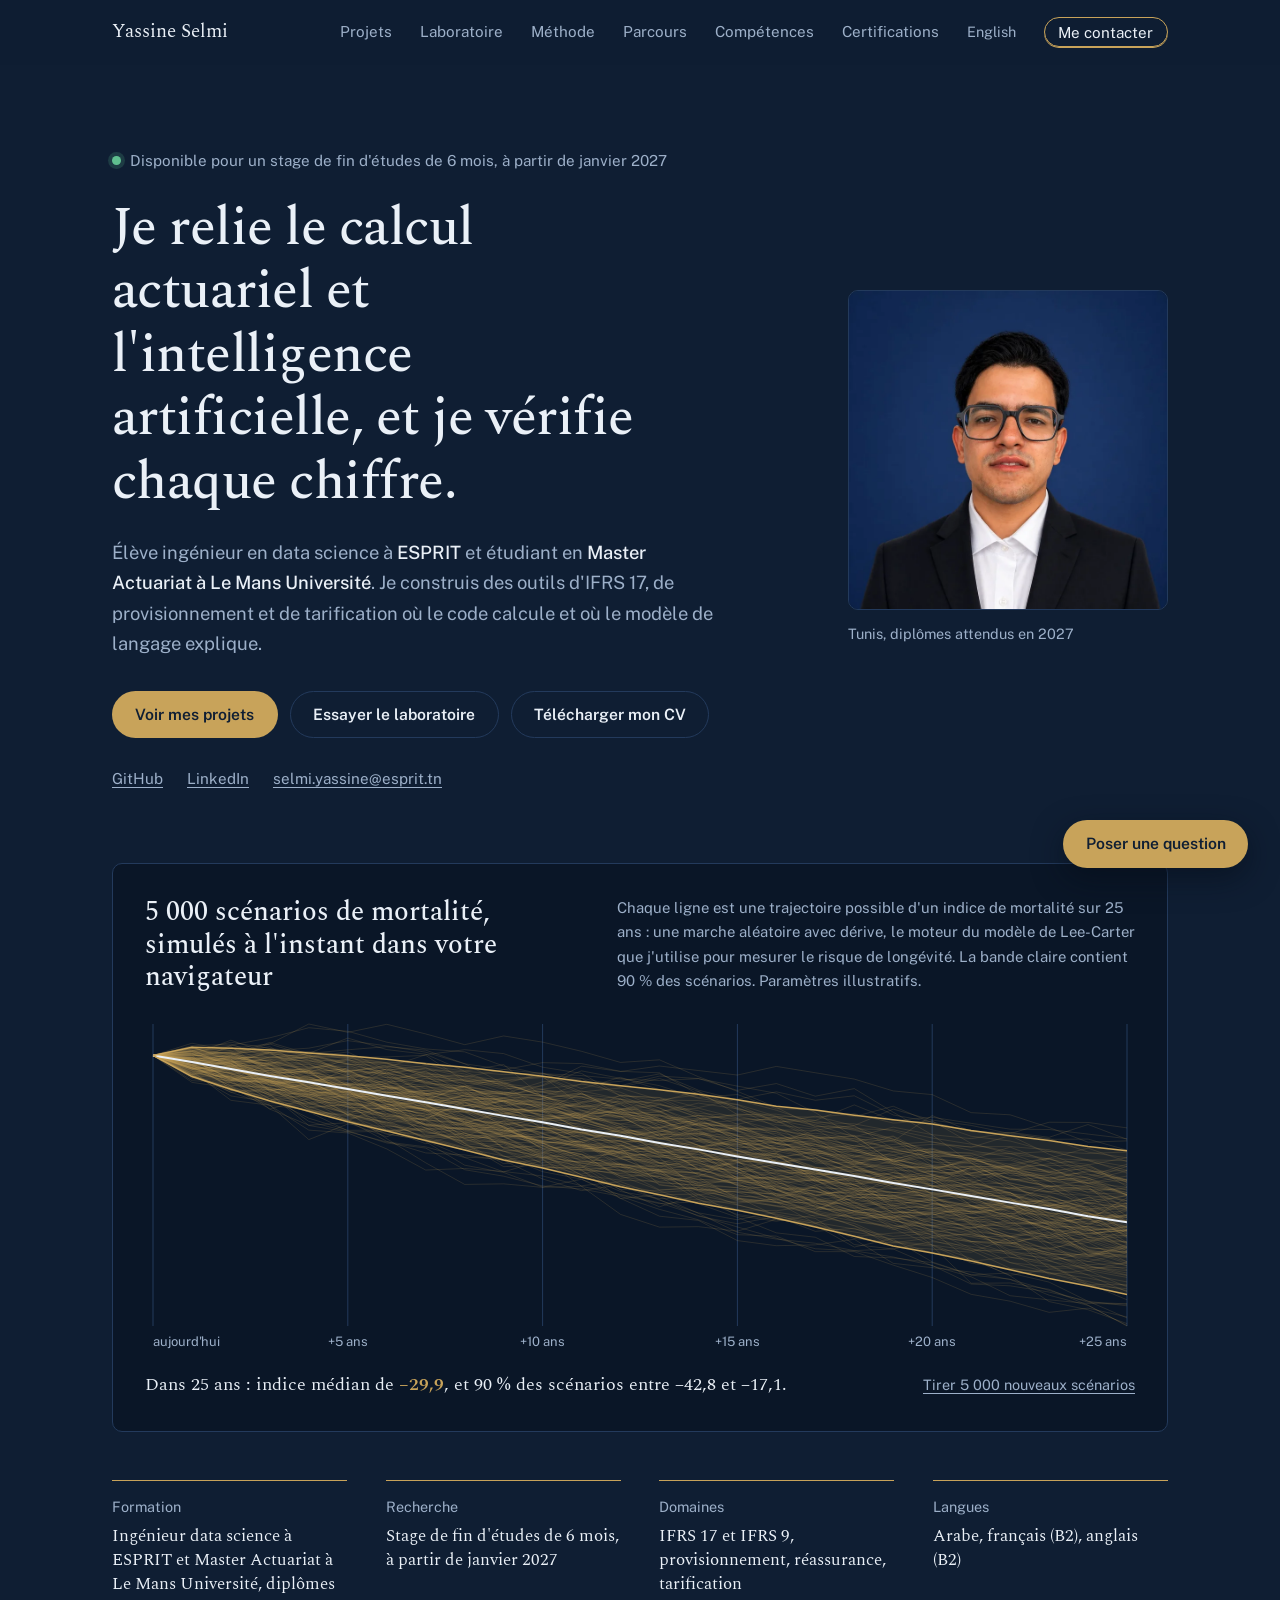
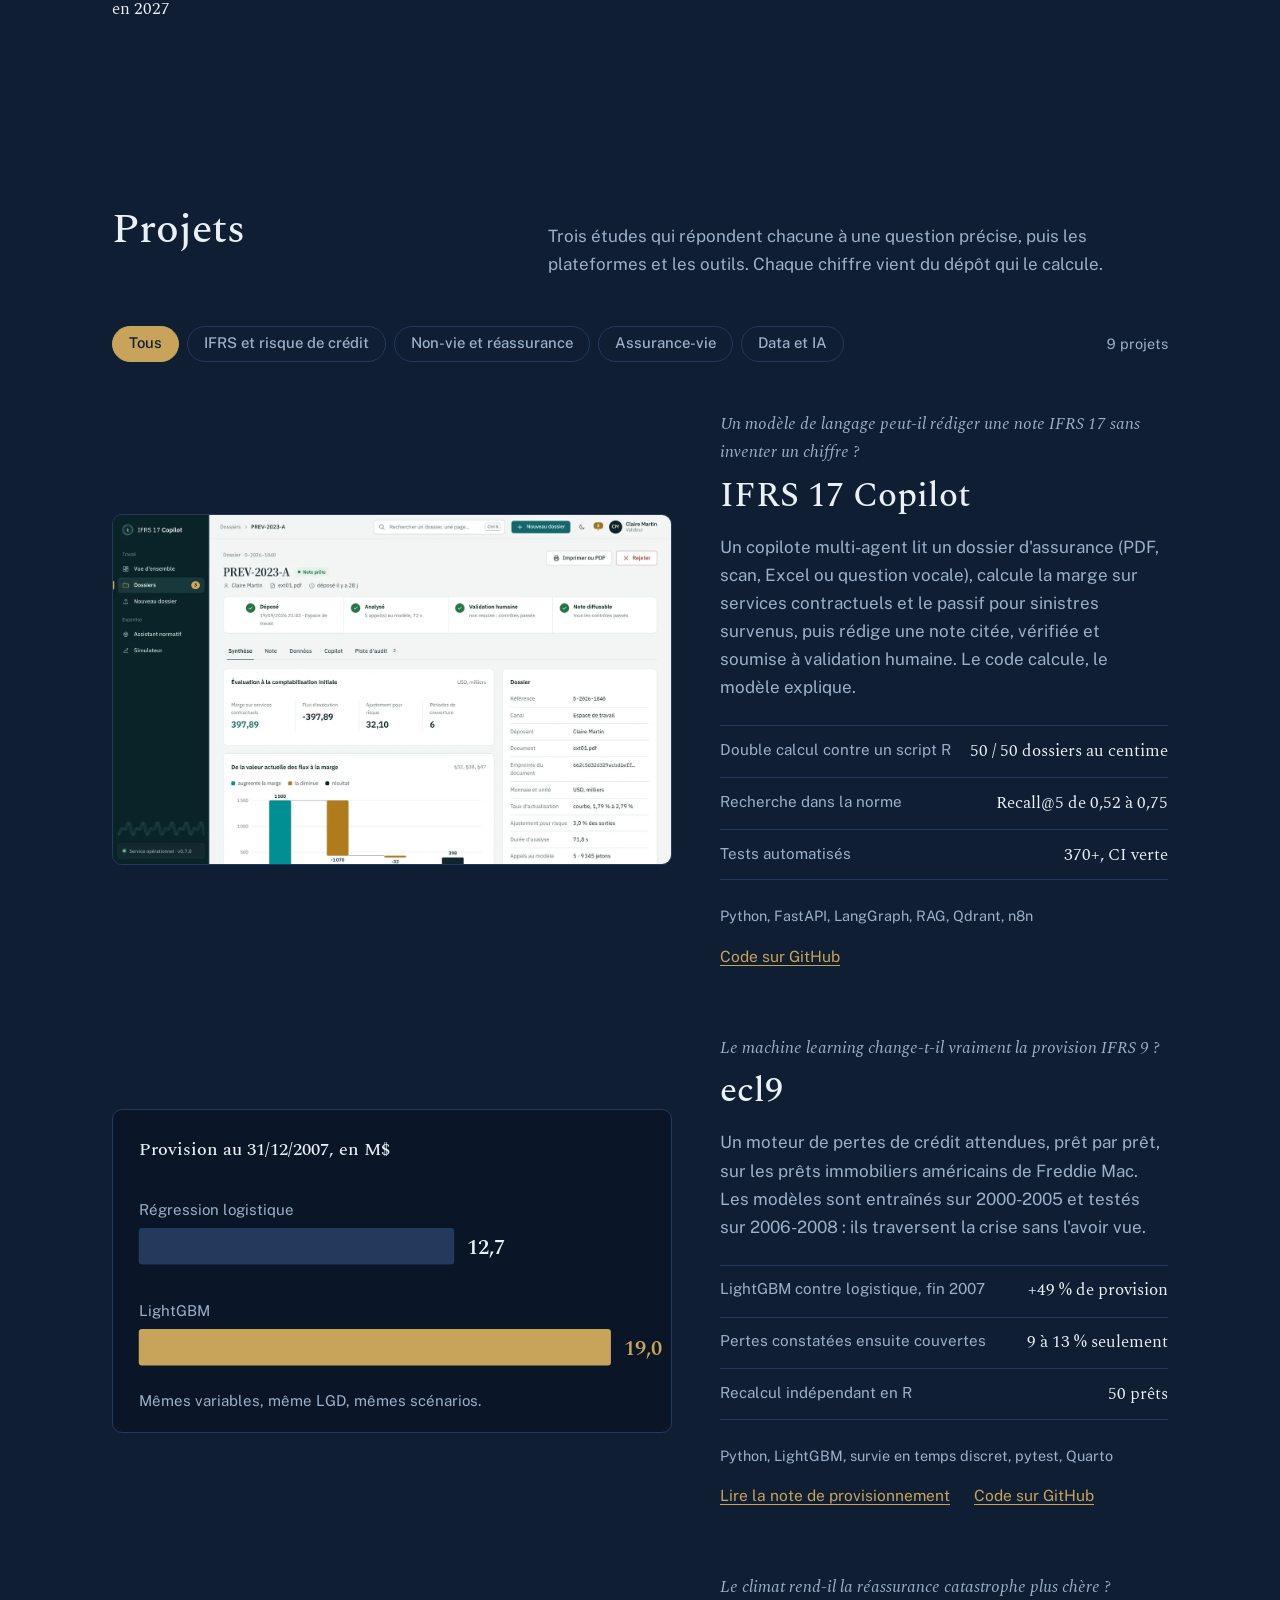
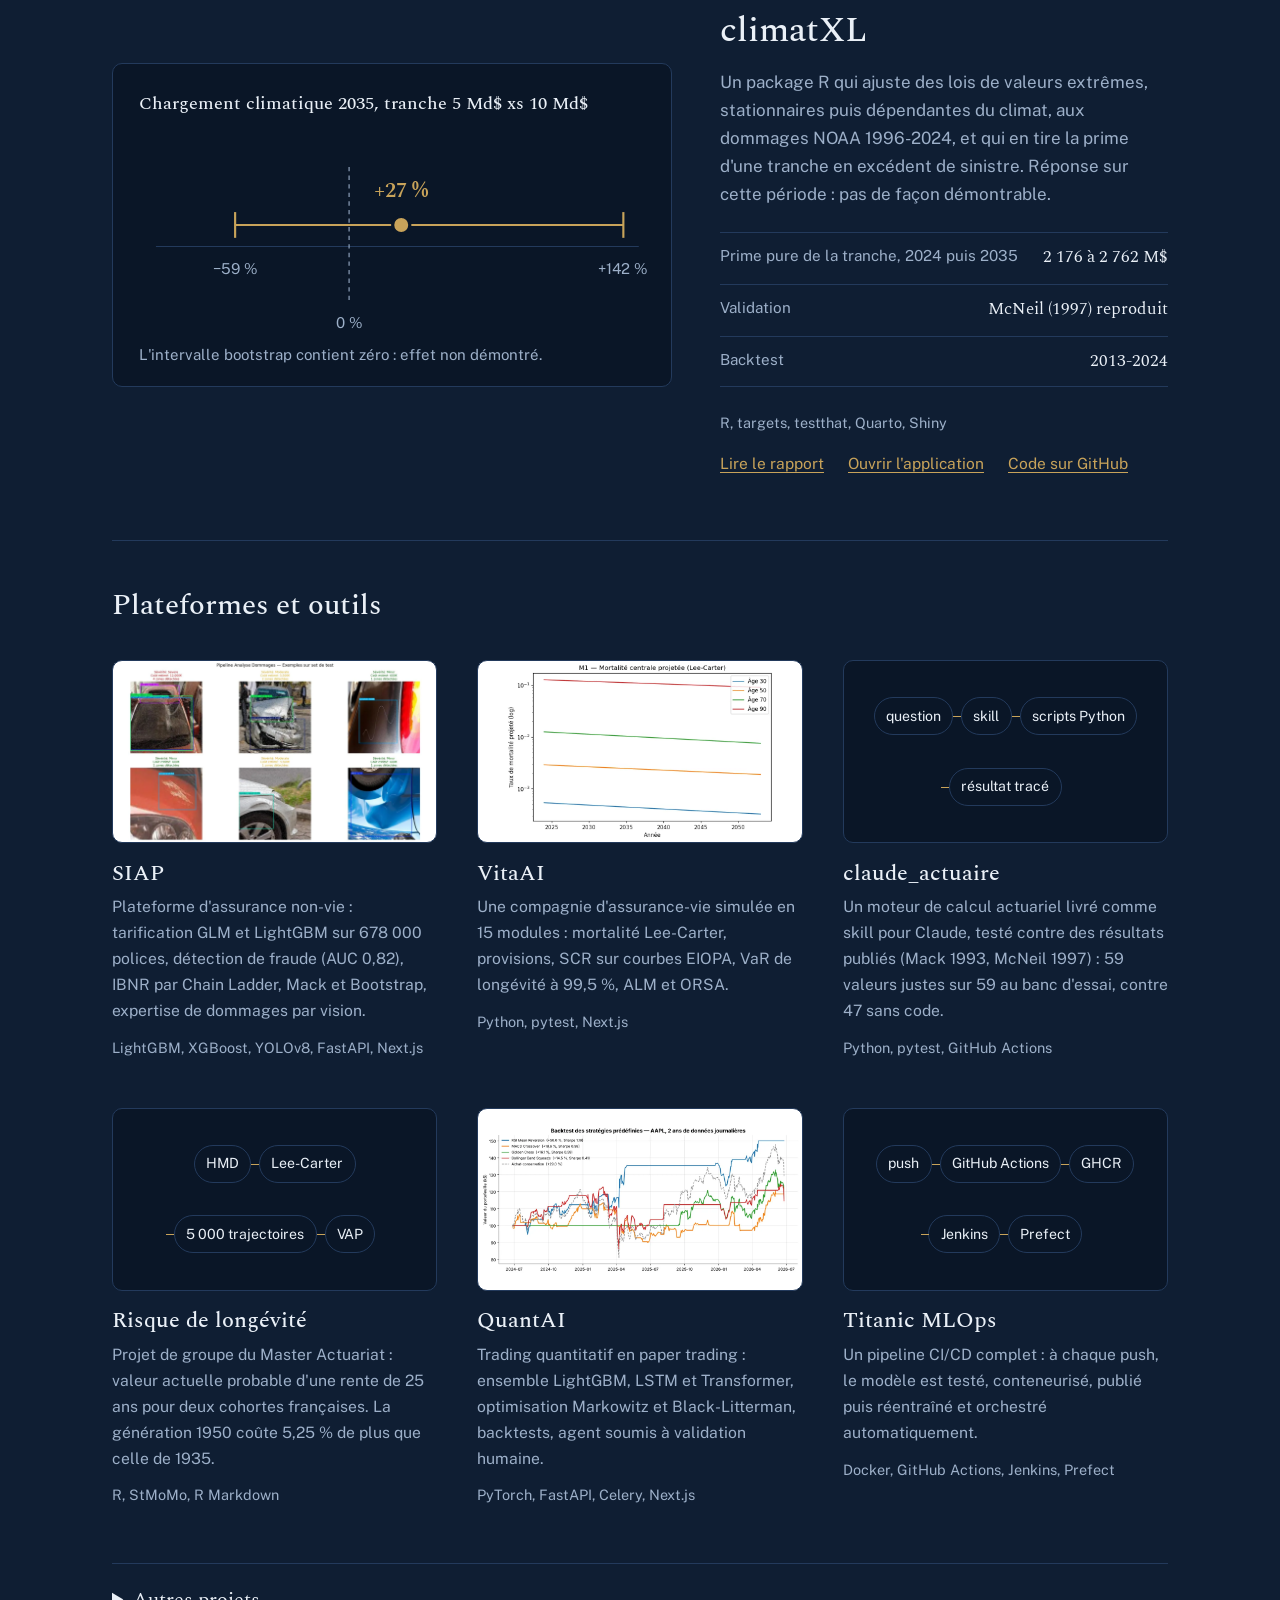
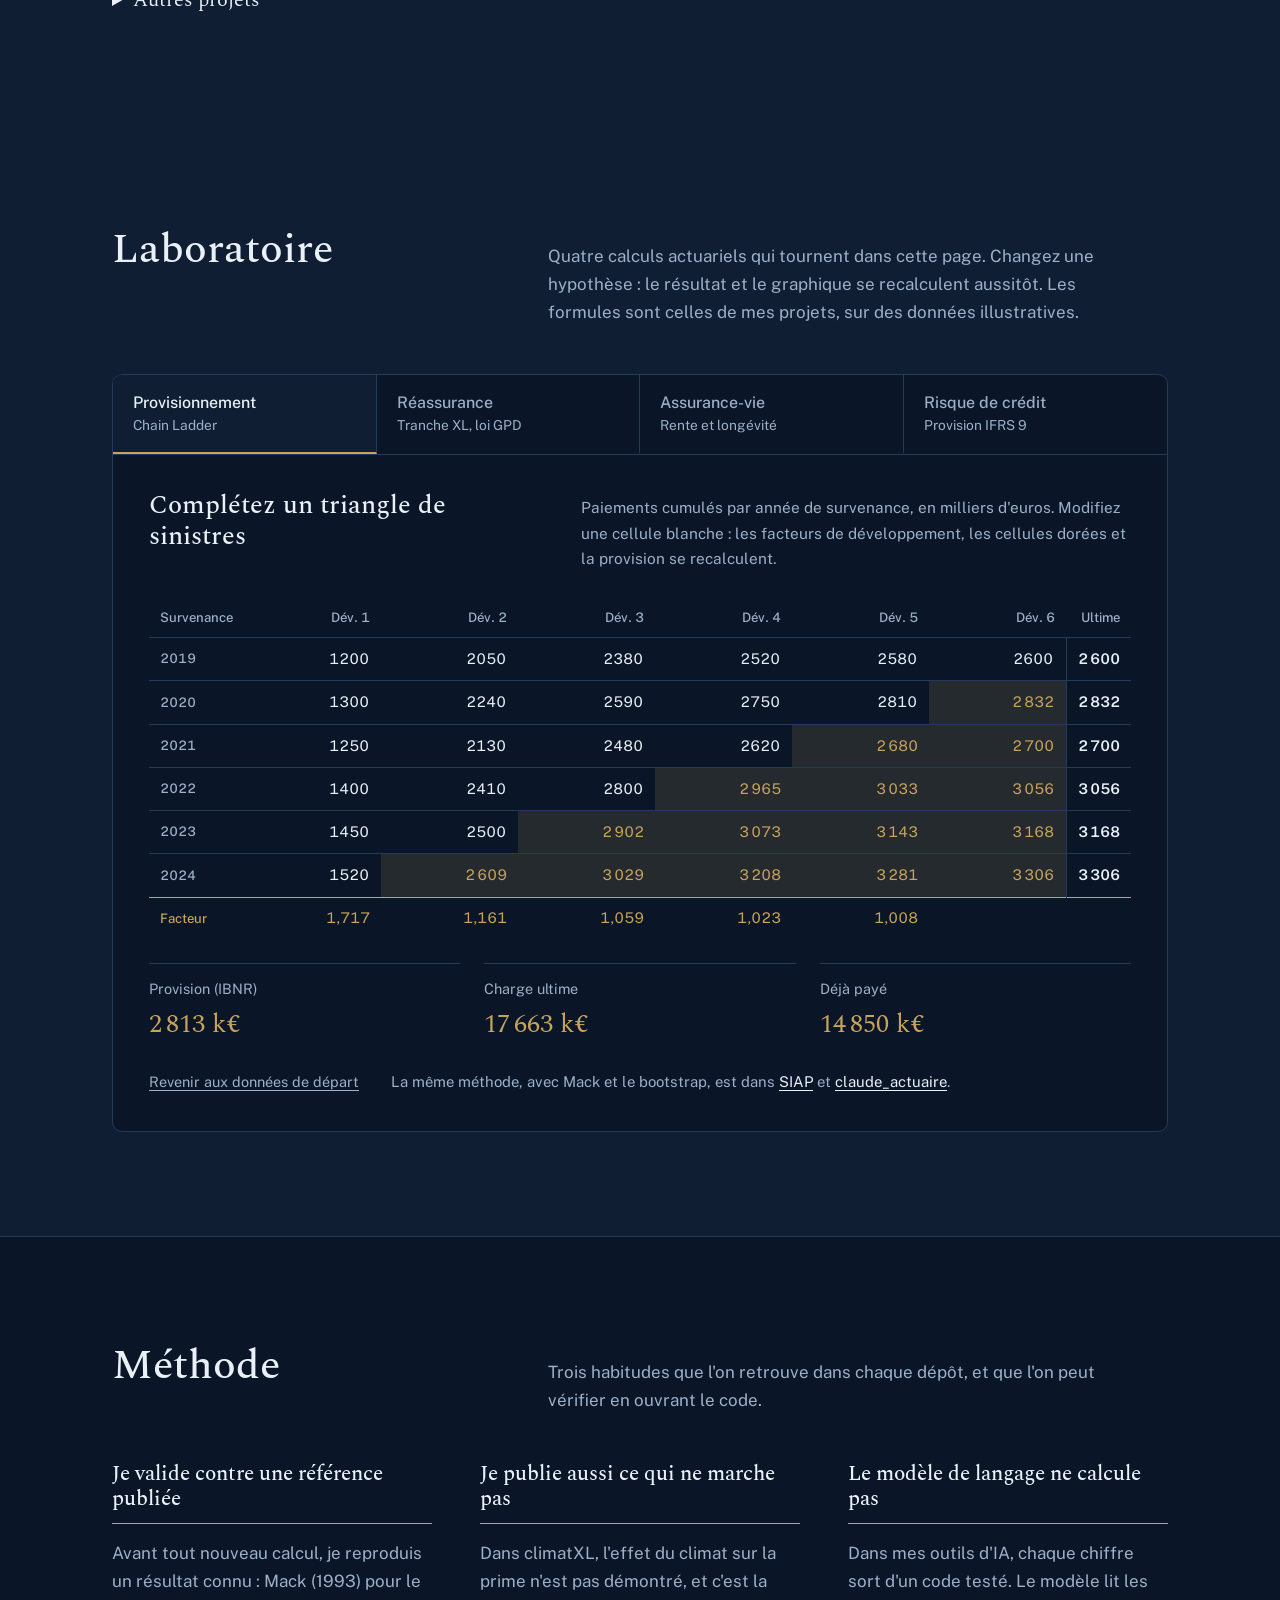
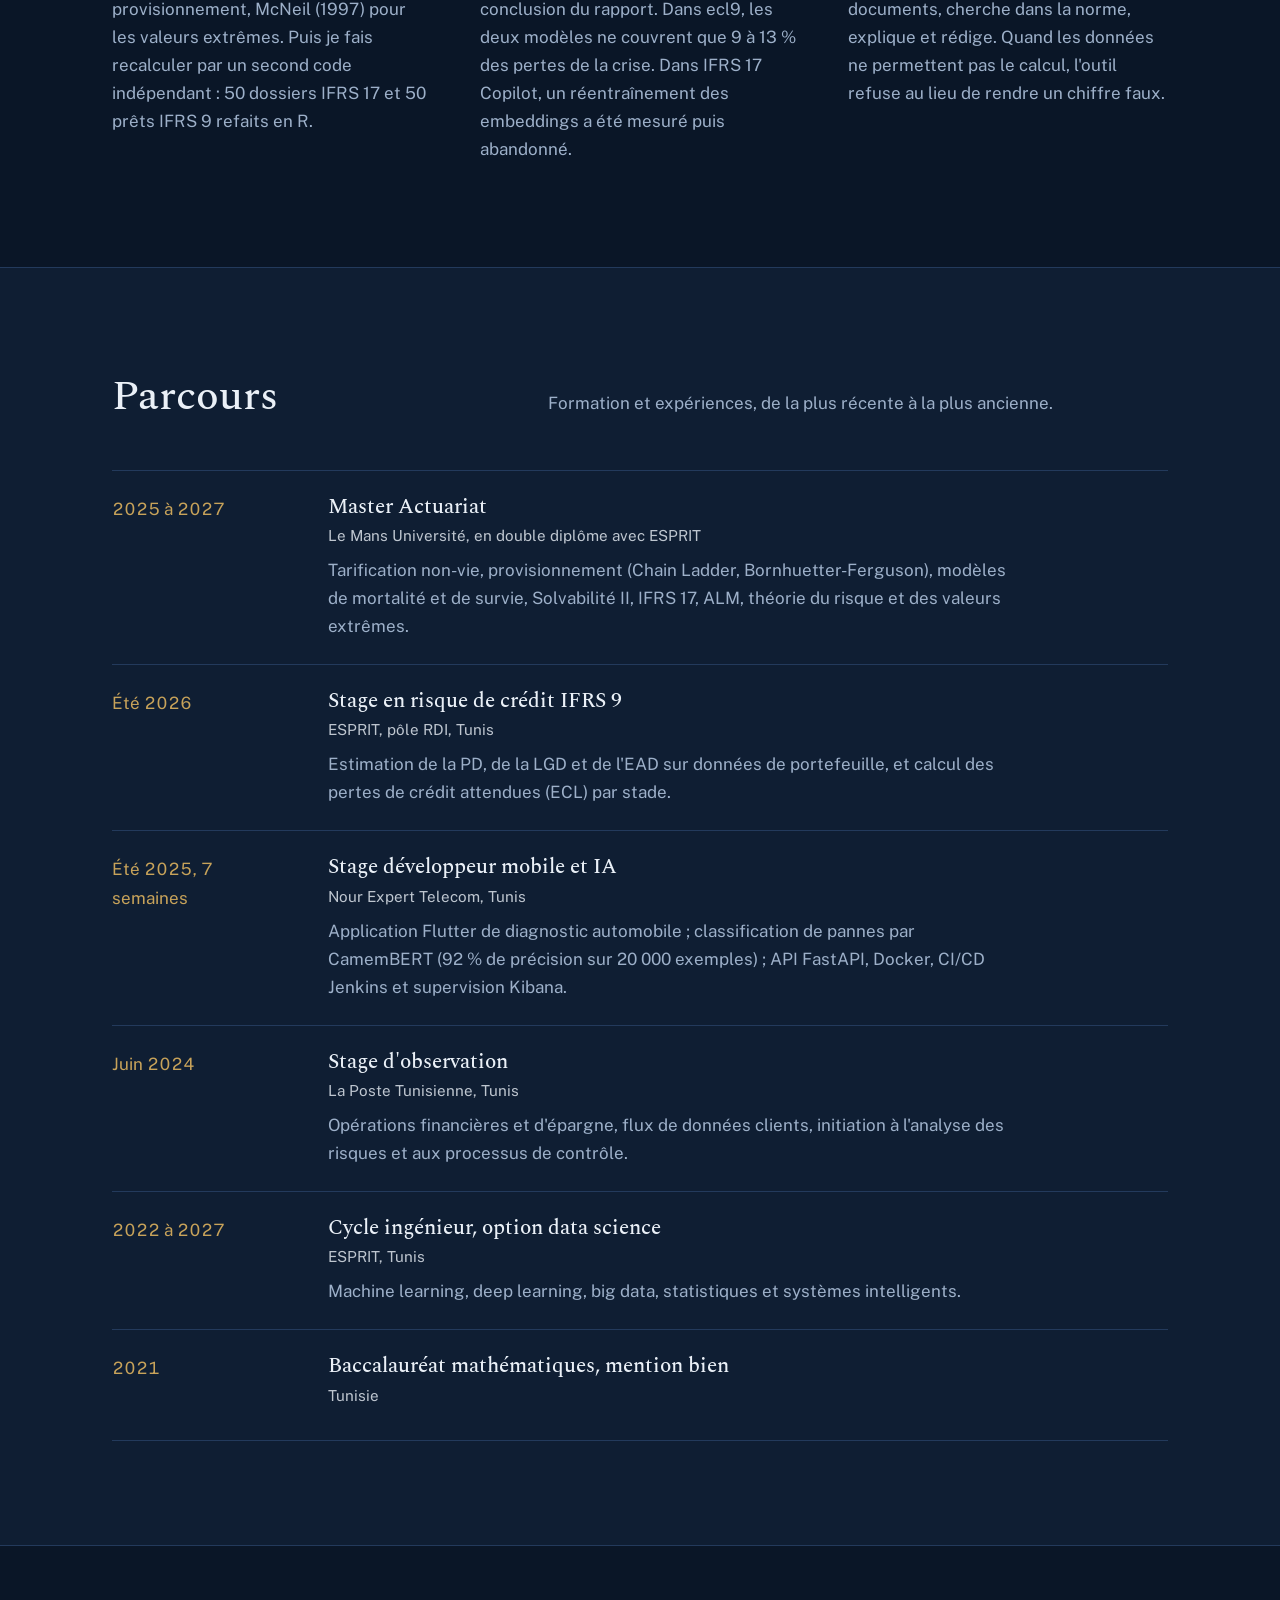
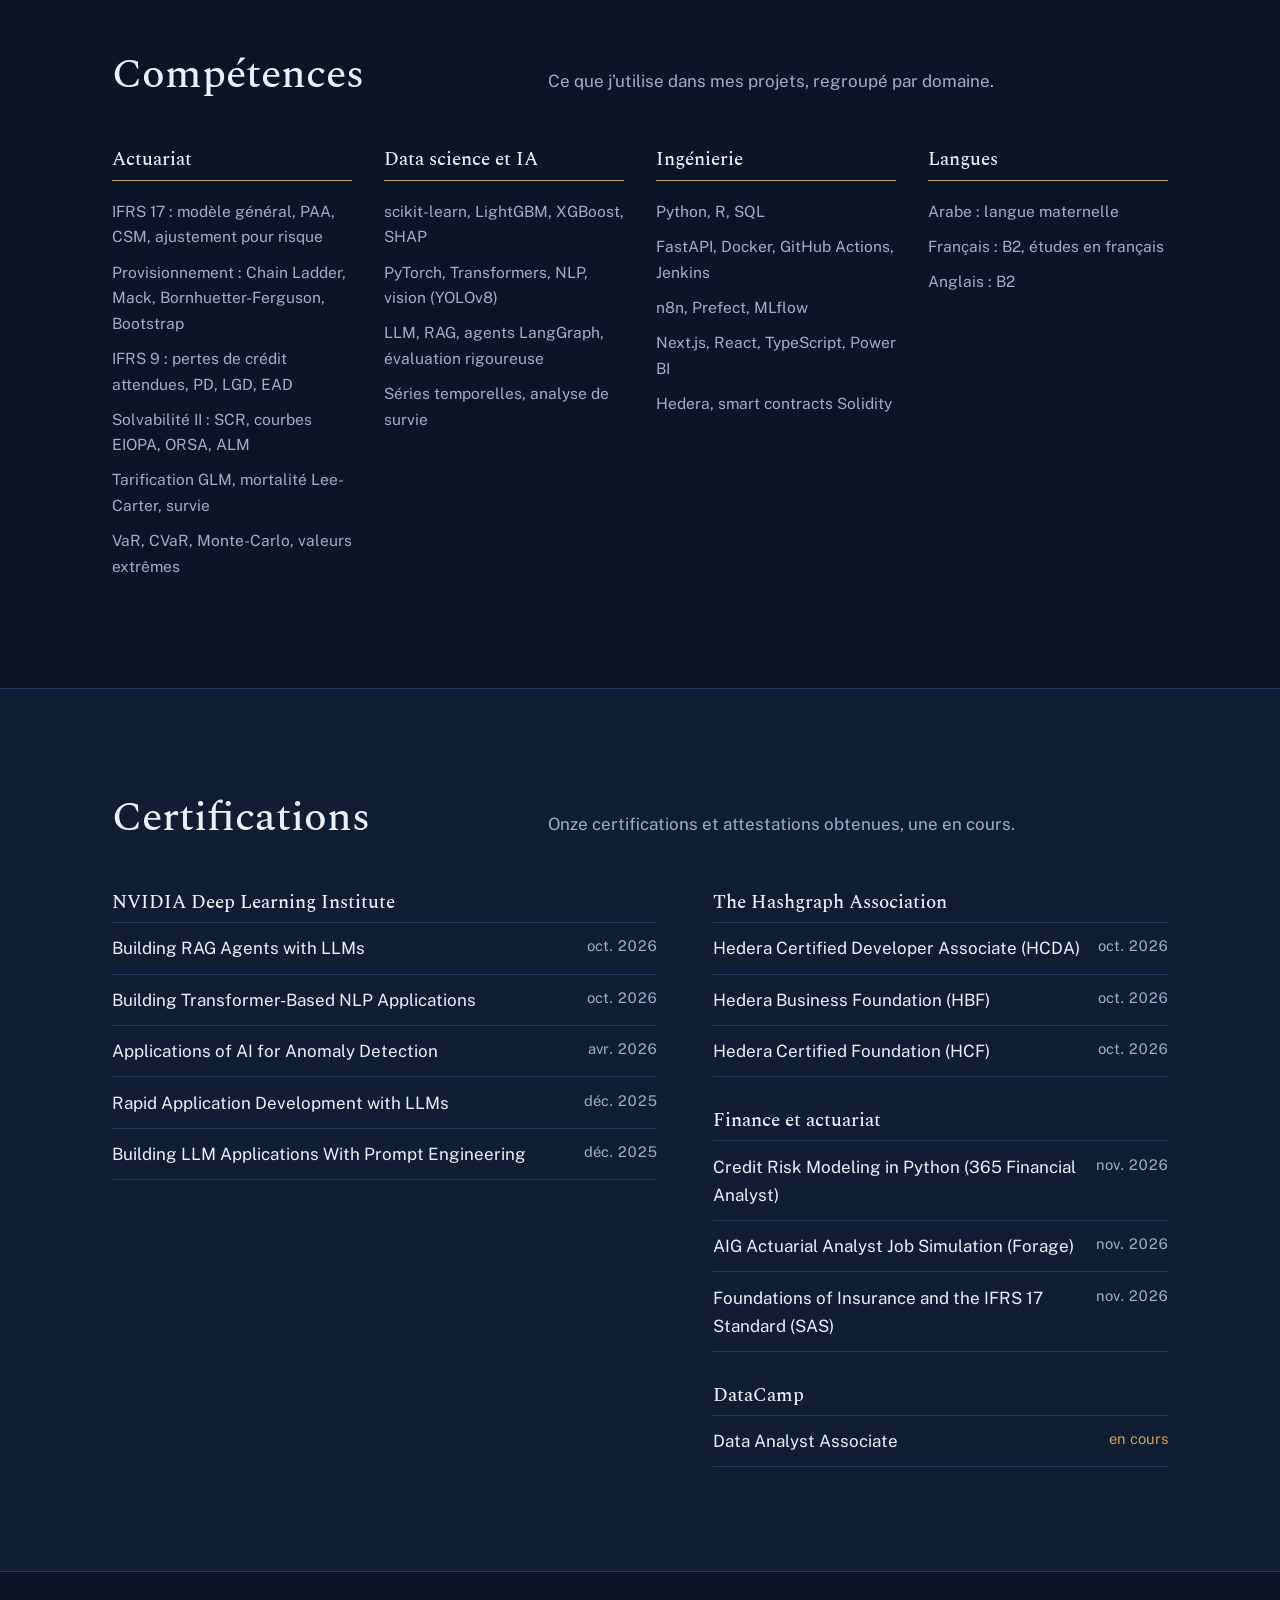
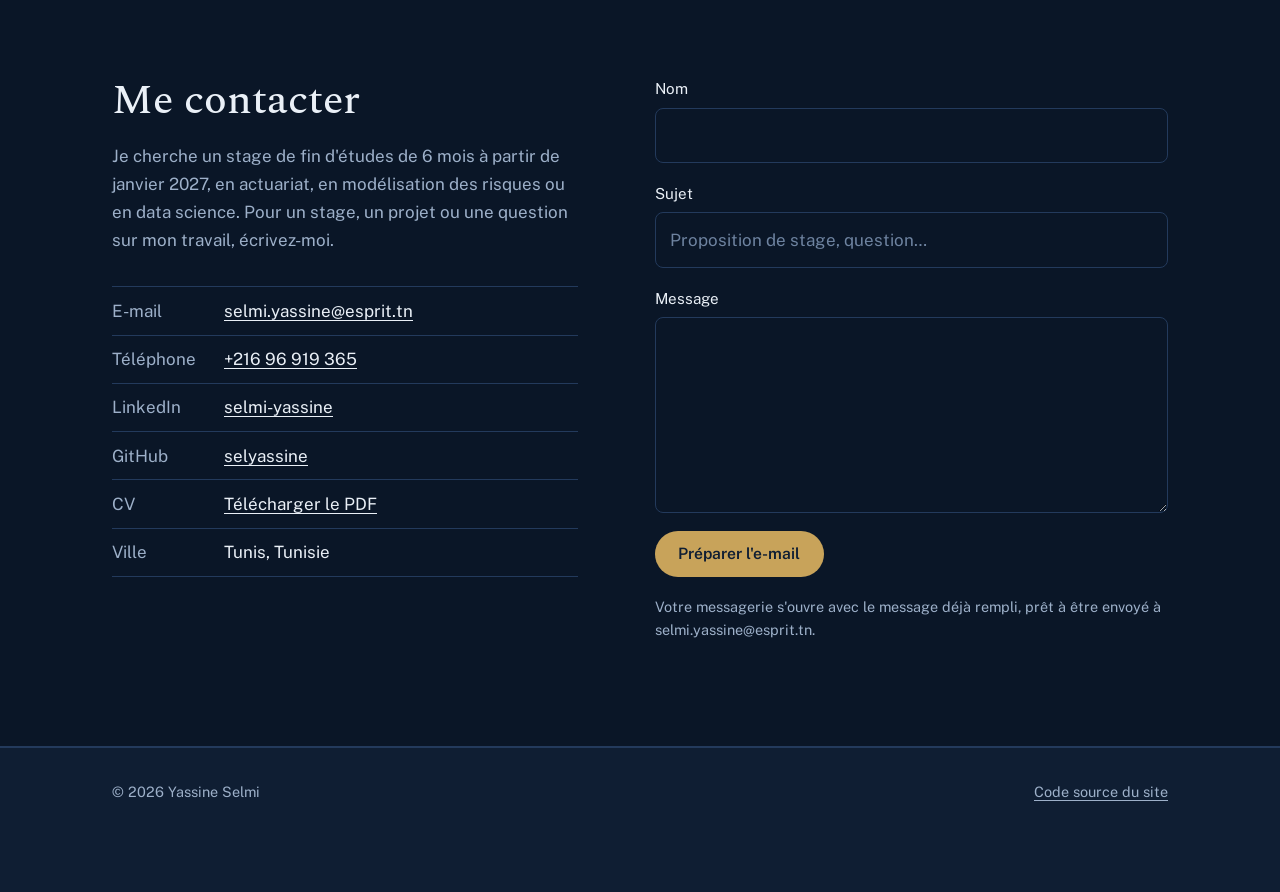
==== commit 40cb7e54: "Portfolio : version anglaise complète (page, laboratoire et assistant)" ====
--- a/index.html
+++ b/index.html
@@ -7,6 +7,8 @@
   <meta name="description" content="Élève ingénieur en data science (ESPRIT) et étudiant en Master Actuariat (Le Mans Université). IFRS 17, provisionnement, Solvabilité II, machine learning et LLM.">
   <meta name="author" content="Yassine Selmi">
   <link rel="canonical" href="https://selyassine.github.io/">
+  <link rel="alternate" hreflang="fr" href="https://selyassine.github.io/">
+  <link rel="alternate" hreflang="en" href="https://selyassine.github.io/en/">
   <meta property="og:type" content="website">
   <meta property="og:url" content="https://selyassine.github.io/">
   <meta property="og:title" content="Yassine Selmi — Actuariat et data science">
@@ -38,6 +40,7 @@
           <li><a href="#parcours">Parcours</a></li>
           <li><a href="#competences">Compétences</a></li>
           <li><a href="#certifications">Certifications</a></li>
+          <li><a class="nav__lang" href="en/" lang="en" hreflang="en">English</a></li>
           <li><a class="nav__cta" href="#contact">Me contacter</a></li>
         </ul>
       </nav>
--- a/assets/style.css
+++ b/assets/style.css
@@ -369,3 +369,5 @@
 .bot__form input:focus { outline: none; border-color: var(--brass); }
 .bot__form .btn { padding: .7rem 1.1rem; }
 .footer { padding-bottom: 5.5rem; }
+
+.nav__lang { font-size: .9rem; }
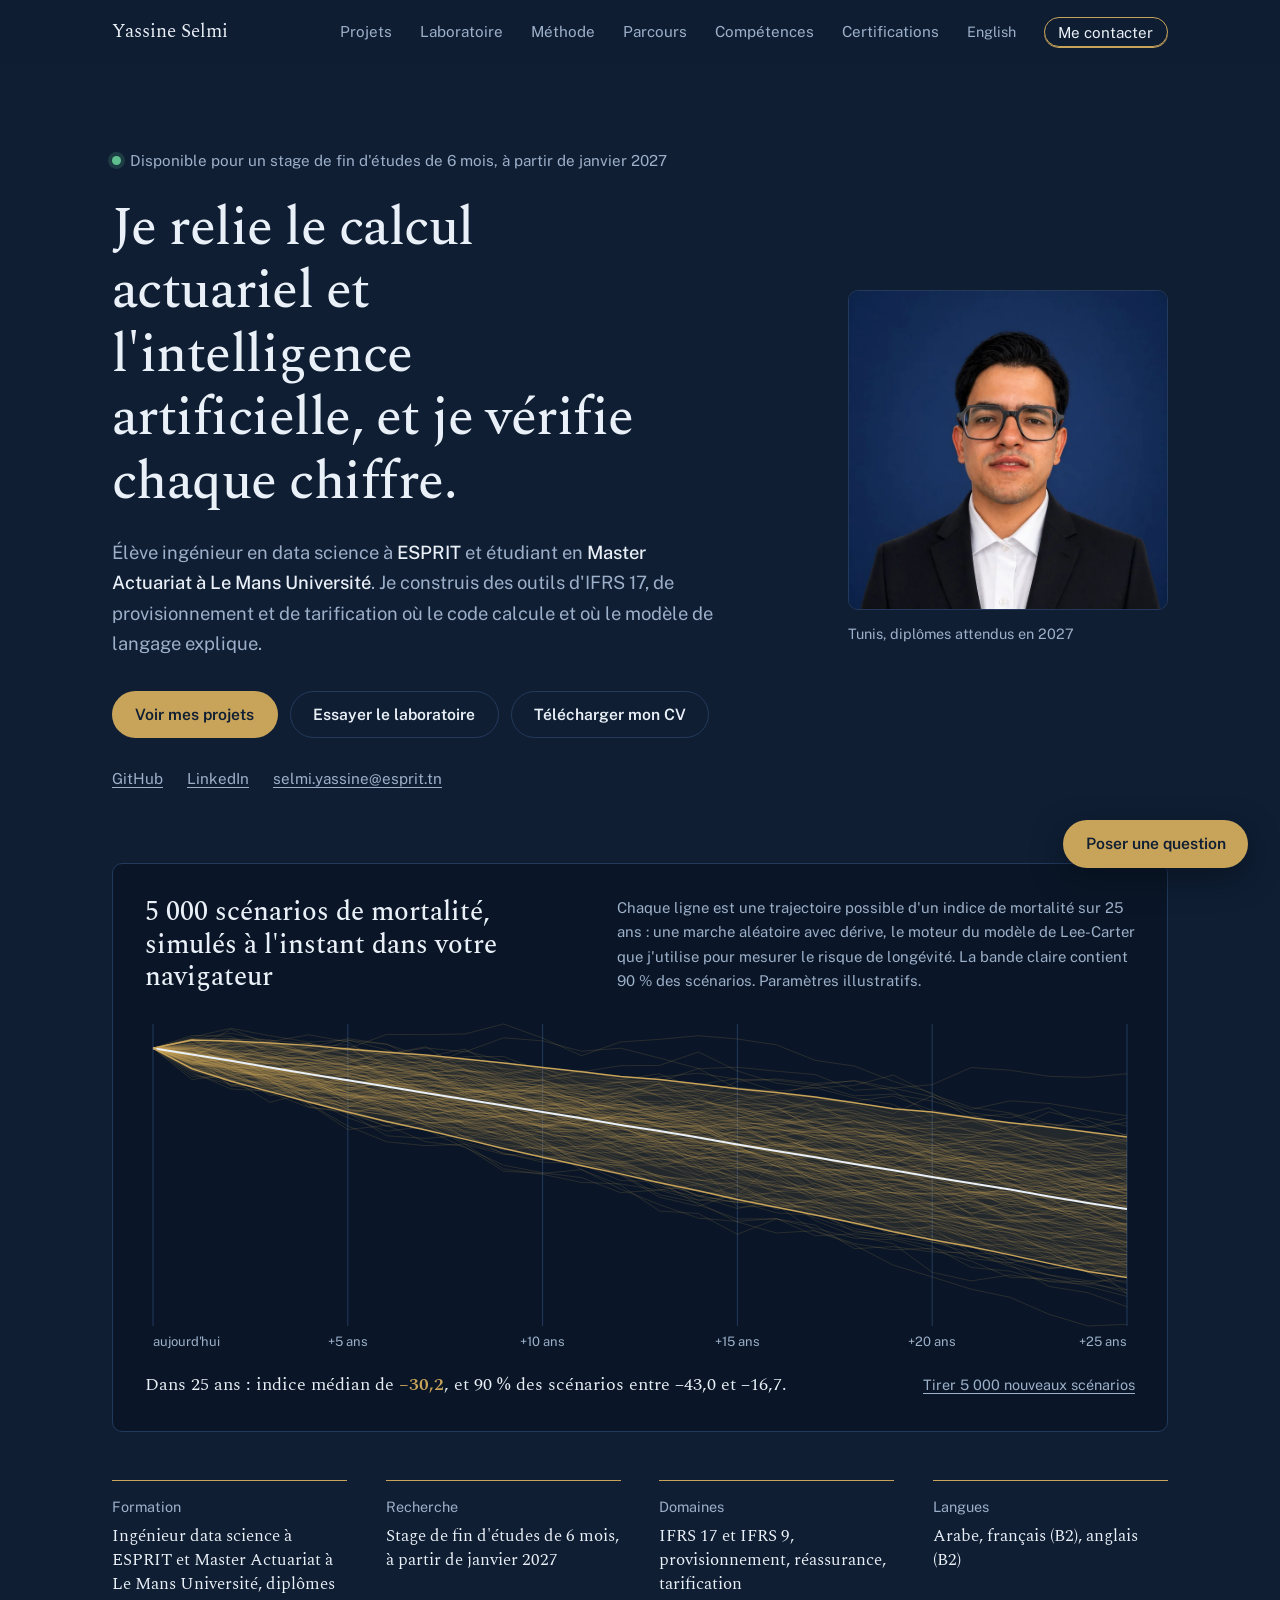
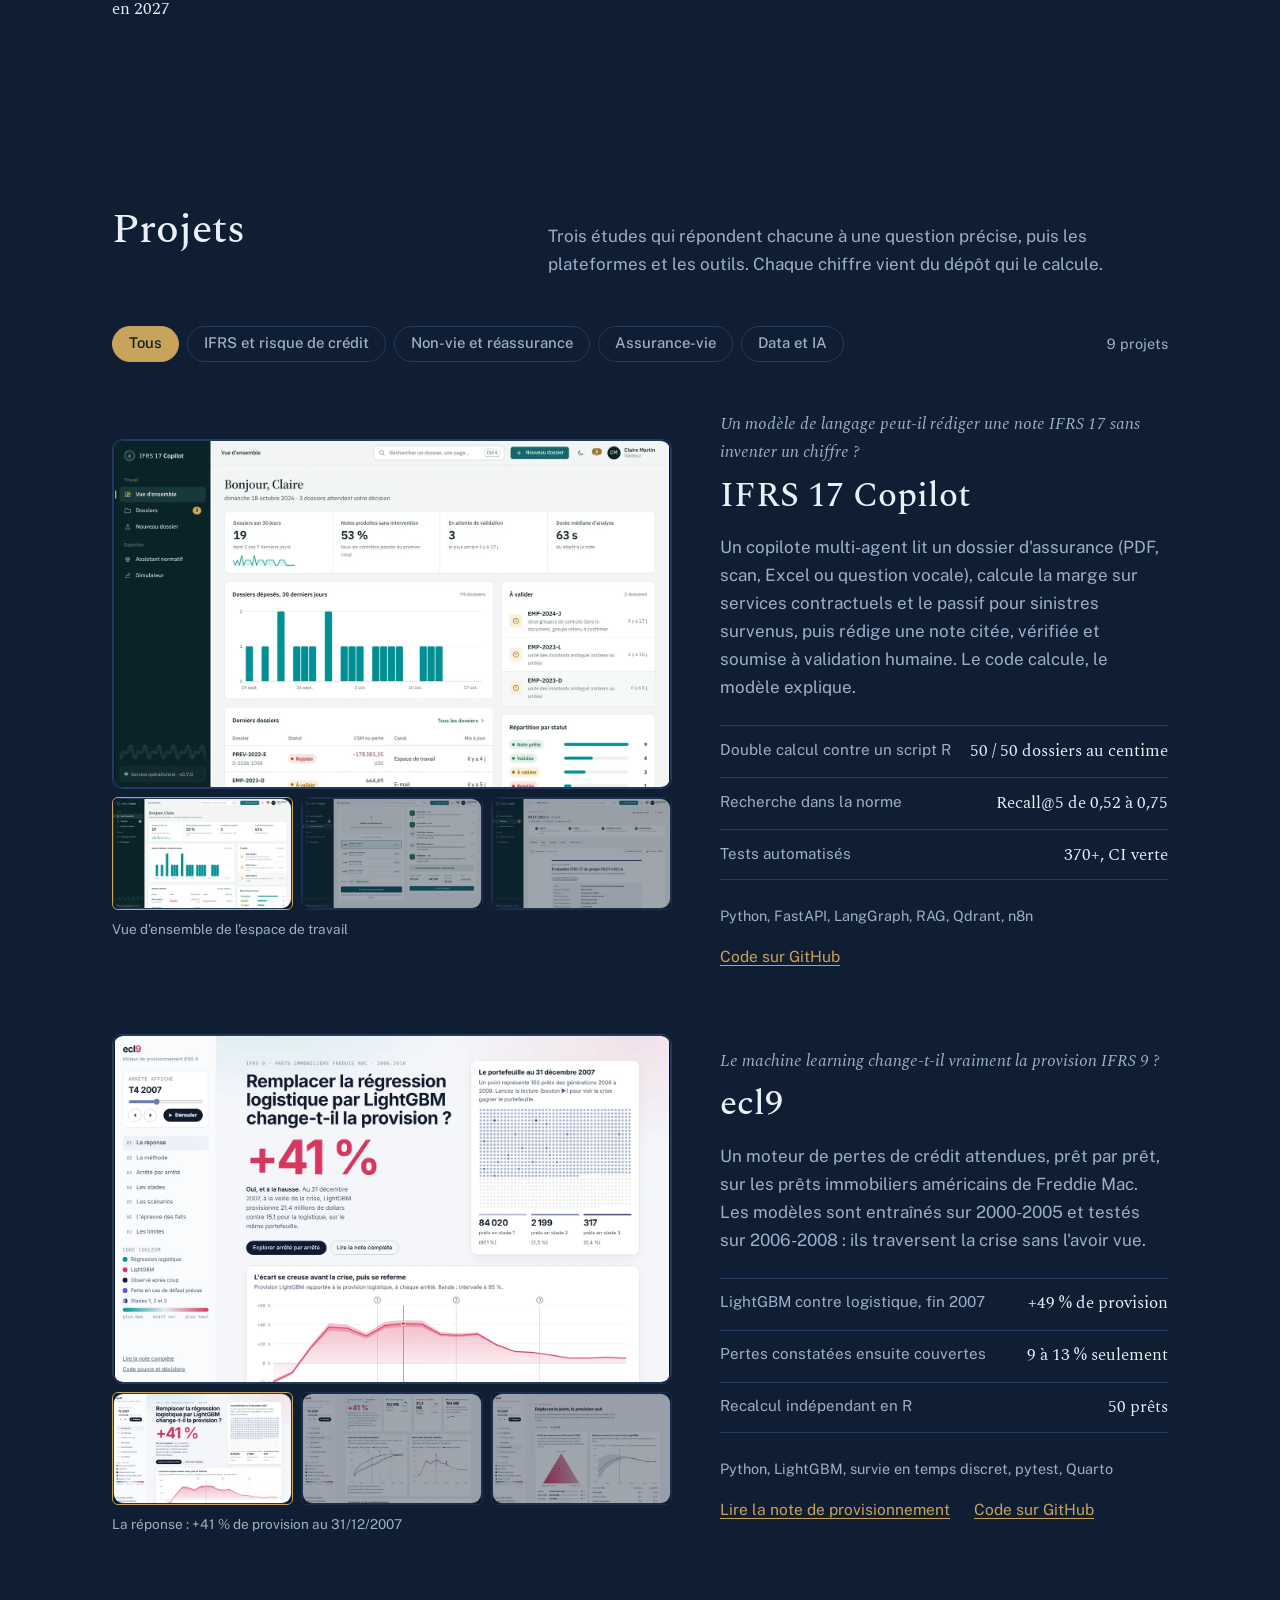
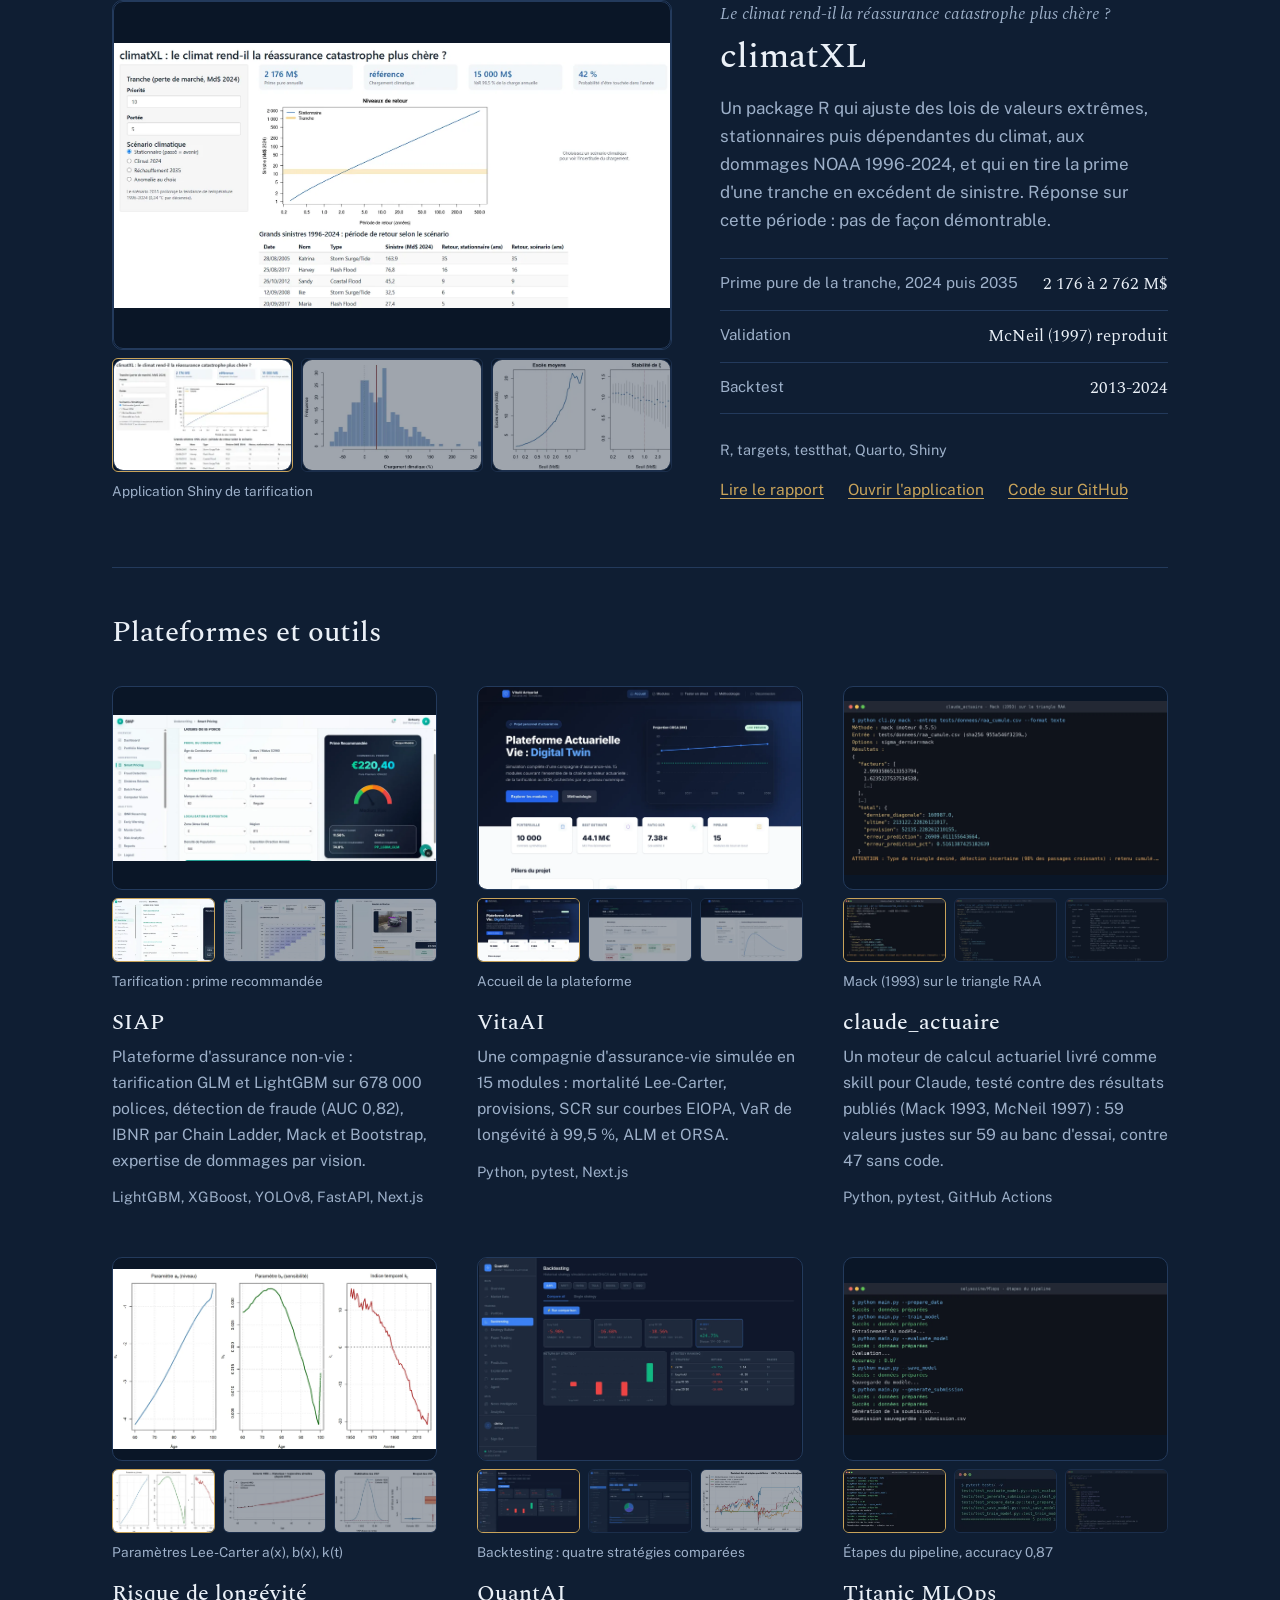
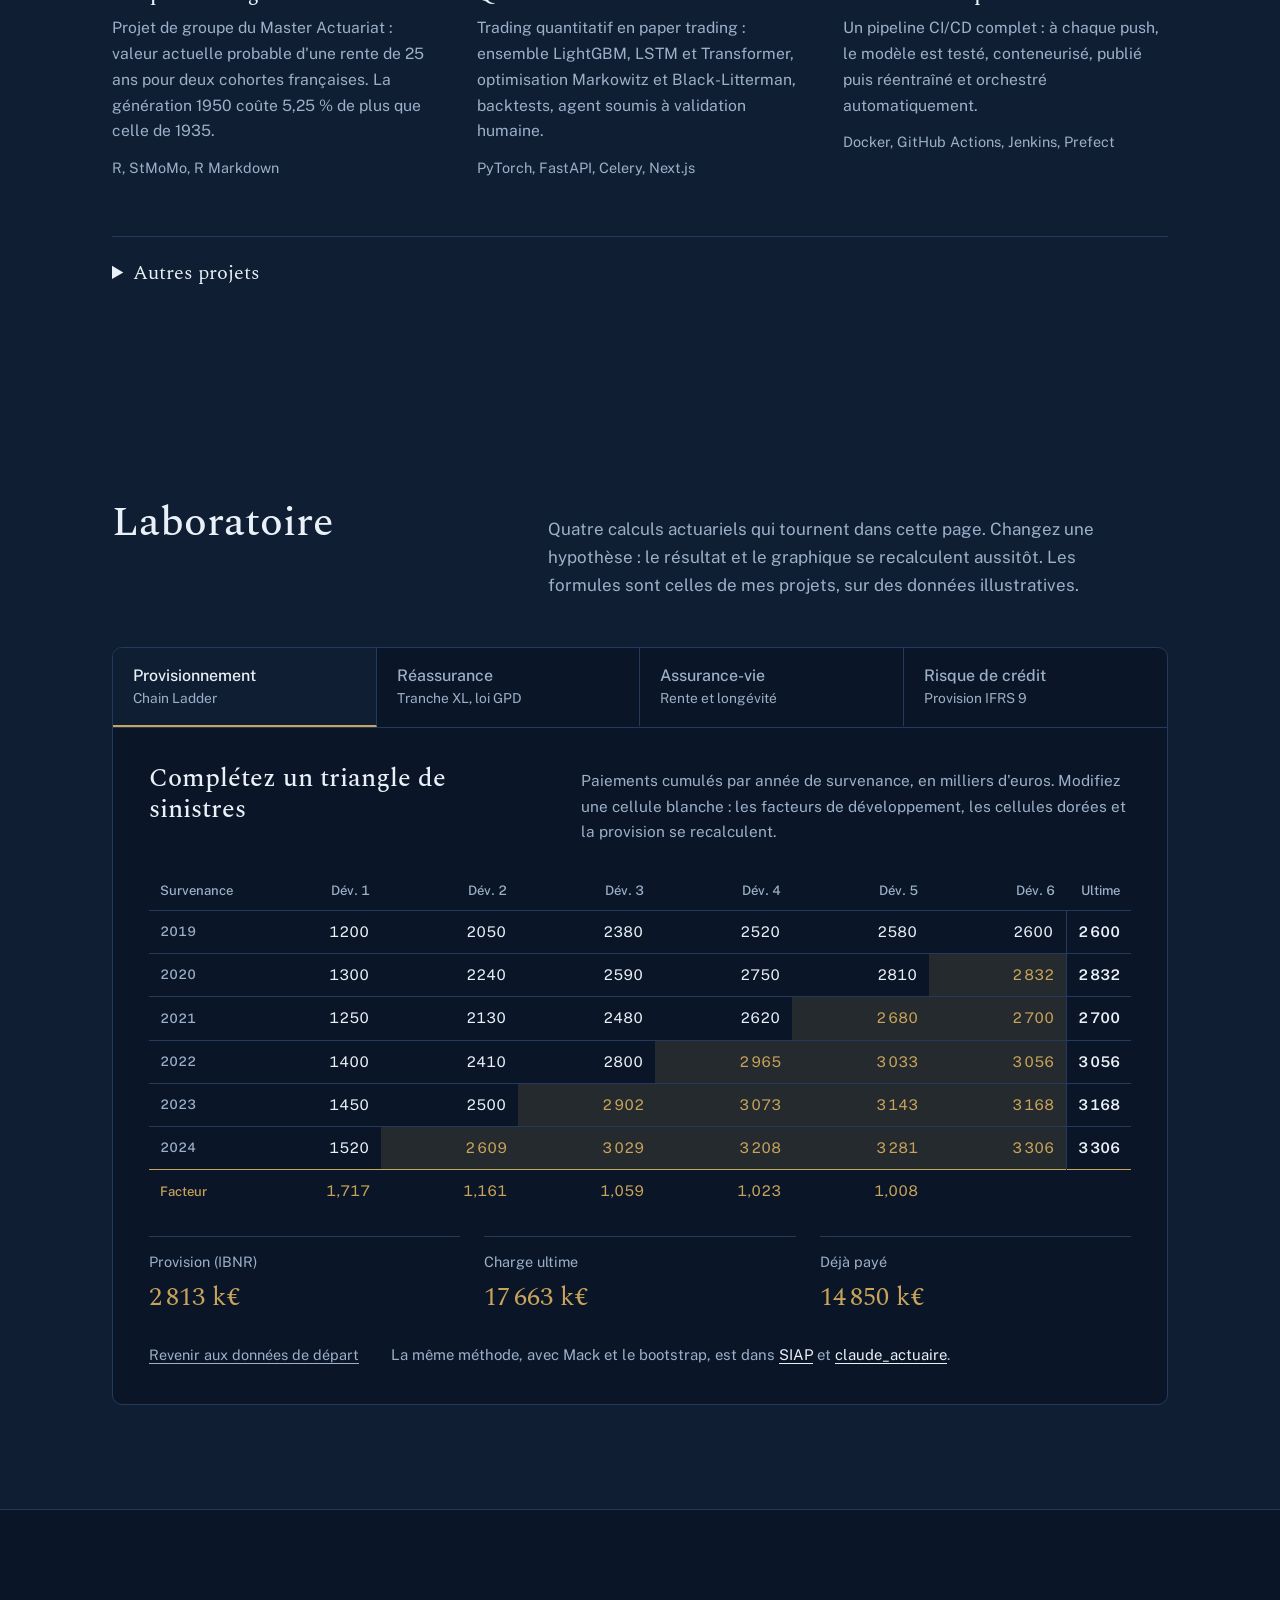
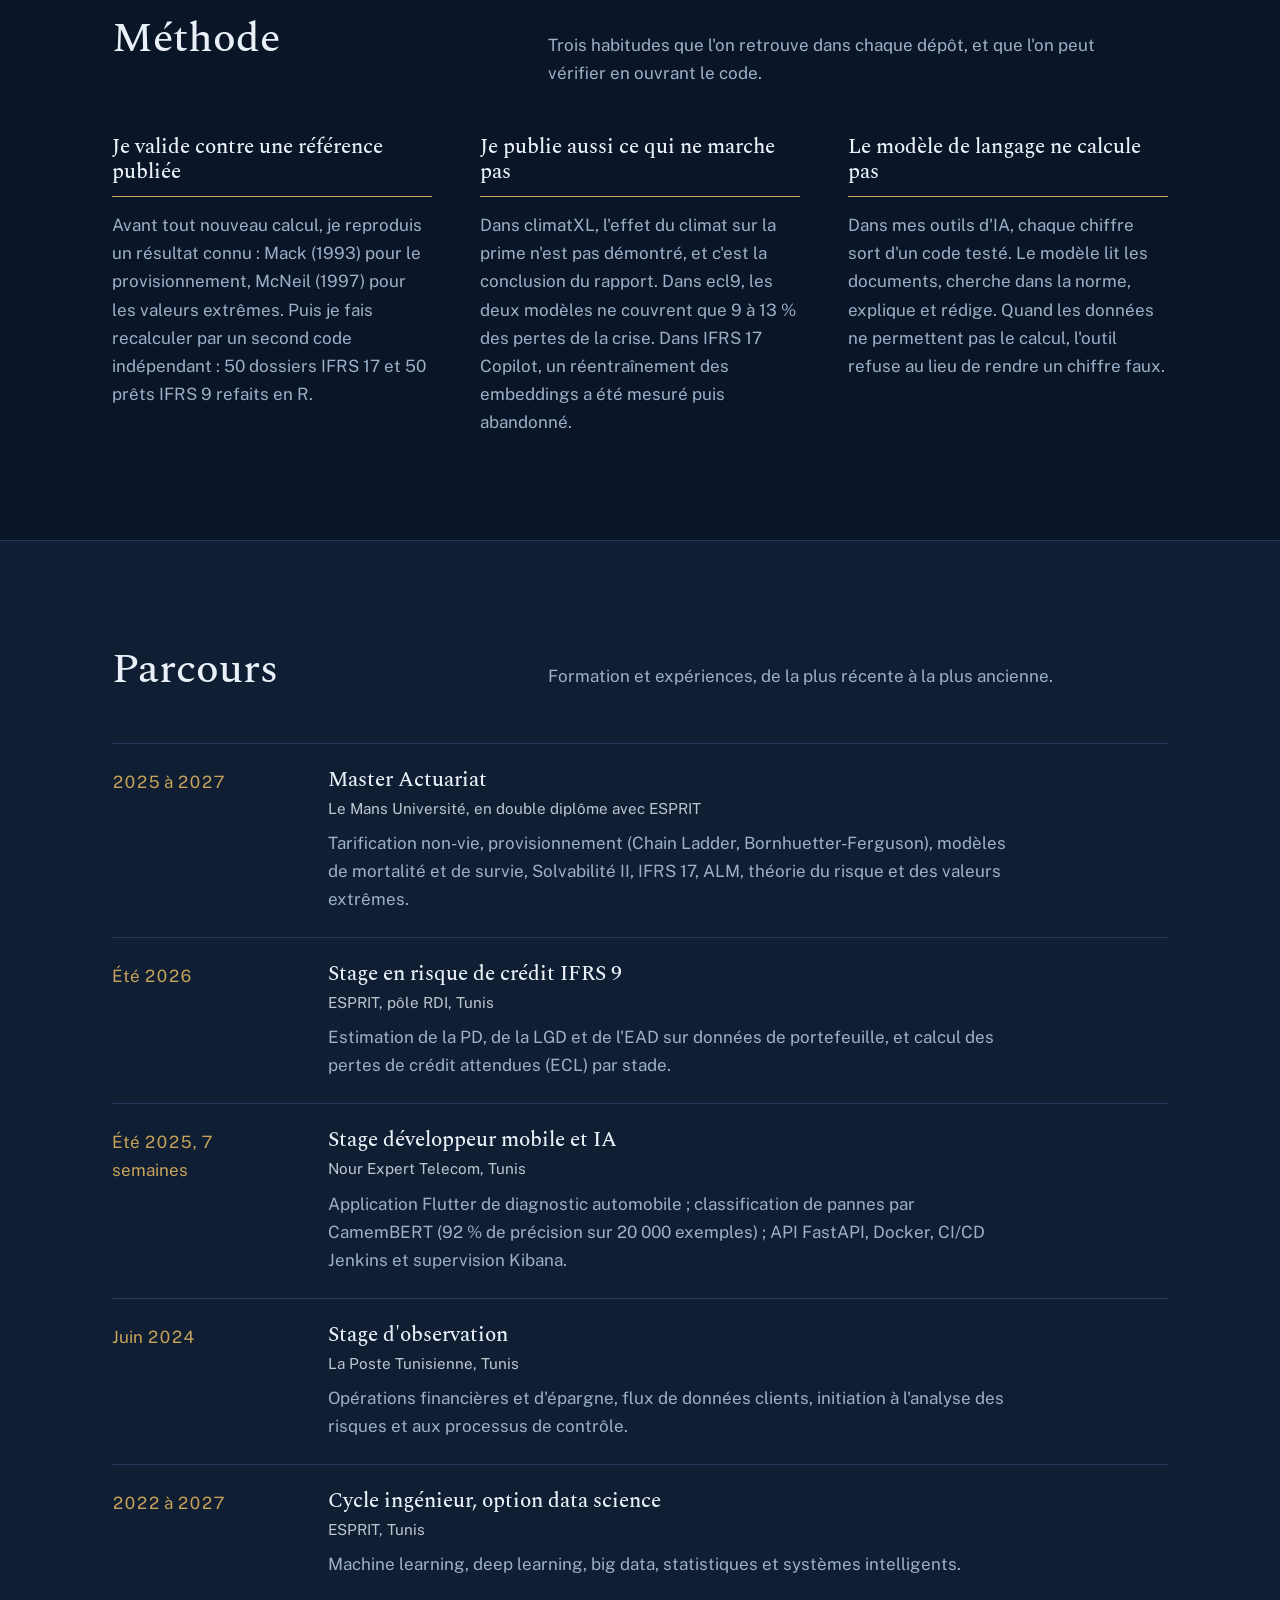
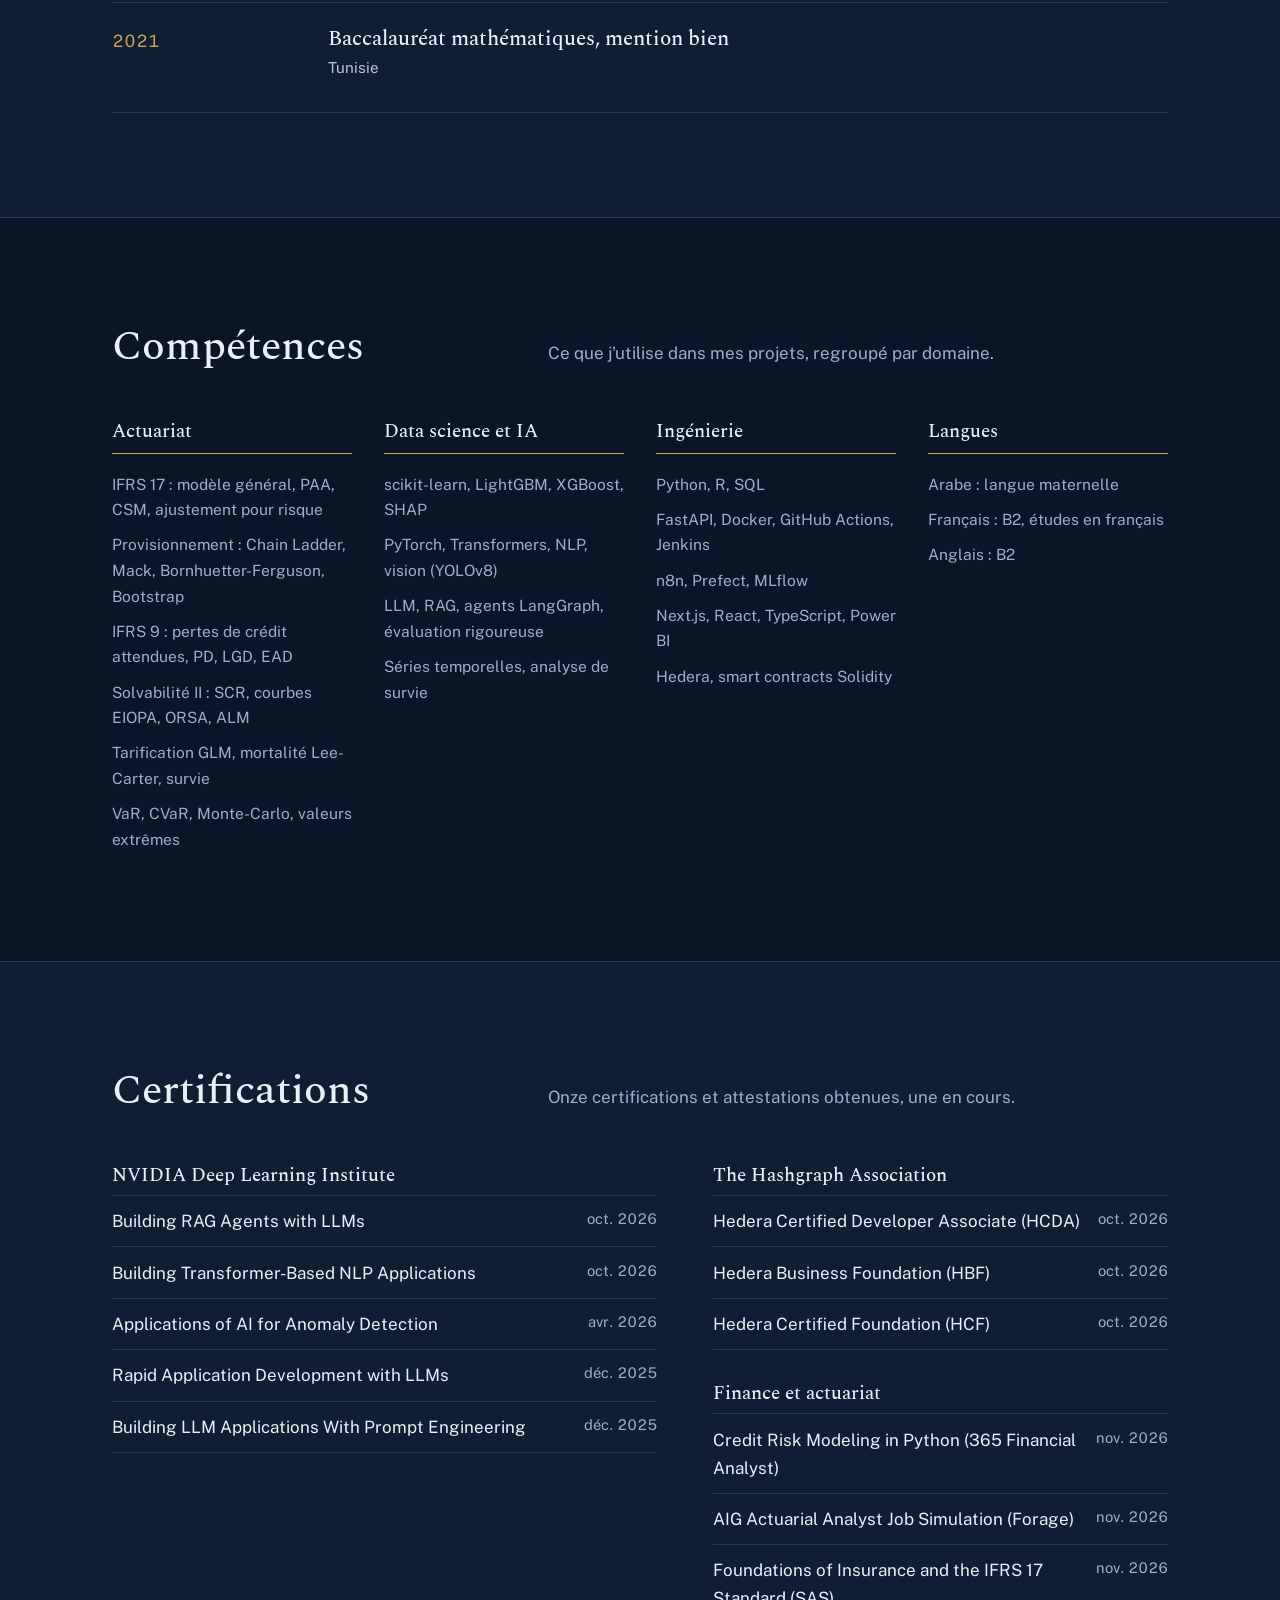
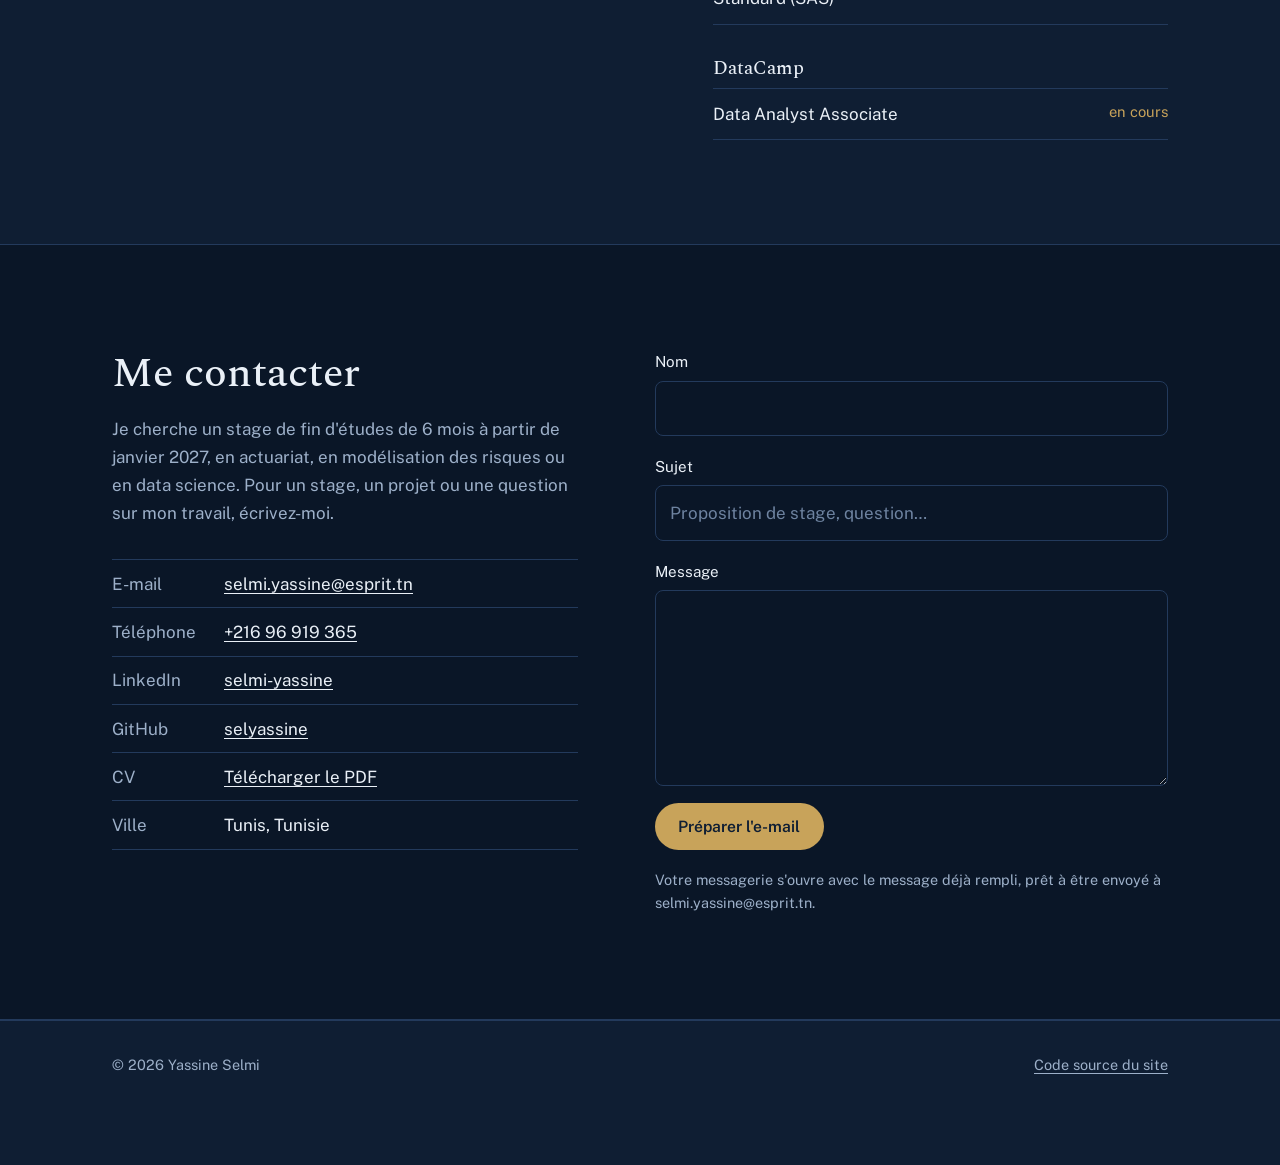
==== commit da8f513b: "Projets : galerie de trois images par projet (FR et EN)" ====
--- a/index.html
+++ b/index.html
@@ -113,9 +113,17 @@
         </div>
 
         <article class="feature" data-dom="ifrs ia">
-          <a class="feature__media" href="https://github.com/selyassine/ifrs17-copilot" tabindex="-1" aria-hidden="true">
-            <img src="assets/img/ifrs17-copilot.webp" width="1400" height="875" loading="lazy" alt="">
-          </a>
+          <figure class="gallery feature__media">
+            <a class="gallery__main" href="assets/img/projets/ifrs17-copilot-1.webp">
+              <img src="assets/img/projets/ifrs17-copilot-1.webp" width="1400" height="875" loading="lazy" alt="Vue d'ensemble de l'espace de travail">
+            </a>
+            <div class="gallery__thumbs">
+              <a class="gallery__thumb" href="assets/img/projets/ifrs17-copilot-1.webp" data-caption="Vue d'ensemble de l'espace de travail" aria-label="Afficher l'image 1 : Vue d'ensemble de l'espace de travail" aria-current="true"><img src="assets/img/projets/ifrs17-copilot-1-mini.webp" width="480" height="300" loading="lazy" alt=""></a>
+              <a class="gallery__thumb" href="assets/img/projets/ifrs17-copilot-2.webp" data-caption="Chaîne d'agents sur un dossier" aria-label="Afficher l'image 2 : Chaîne d'agents sur un dossier"><img src="assets/img/projets/ifrs17-copilot-2-mini.webp" width="480" height="300" loading="lazy" alt=""></a>
+              <a class="gallery__thumb" href="assets/img/projets/ifrs17-copilot-3.webp" data-caption="Note actuarielle IFRS 17 générée" aria-label="Afficher l'image 3 : Note actuarielle IFRS 17 générée"><img src="assets/img/projets/ifrs17-copilot-3-mini.webp" width="480" height="300" loading="lazy" alt=""></a>
+            </div>
+            <figcaption class="gallery__caption">Vue d'ensemble de l'espace de travail</figcaption>
+          </figure>
           <div class="feature__body">
             <p class="kicker">Un modèle de langage peut-il rédiger une note IFRS 17 sans inventer un chiffre ?</p>
             <h3><a href="https://github.com/selyassine/ifrs17-copilot">IFRS 17 Copilot</a></h3>
@@ -131,18 +139,16 @@
         </article>
 
         <article class="feature" data-dom="ifrs ia">
-          <figure class="feature__figure">
-            <svg viewBox="0 0 520 300" role="img" aria-labelledby="g-ecl9">
-              <title id="g-ecl9">Provision au 31 décembre 2007 : 12,7 millions de dollars avec la régression logistique, 19,0 millions avec LightGBM.</title>
-              <text x="24" y="42" class="g-title">Provision au 31/12/2007, en M$</text>
-              <text x="24" y="98" class="g-label">Régression logistique</text>
-              <rect x="24" y="110" width="294" height="34" rx="3" class="g-bar"/>
-              <text x="330" y="134" class="g-value">12,7</text>
-              <text x="24" y="192" class="g-label">LightGBM</text>
-              <rect x="24" y="204" width="440" height="34" rx="3" class="g-bar g-bar--brass"/>
-              <text x="476" y="228" class="g-value g-value--brass">19,0</text>
-              <text x="24" y="276" class="g-note">Mêmes variables, même LGD, mêmes scénarios.</text>
-            </svg>
+          <figure class="gallery feature__media">
+            <a class="gallery__main" href="assets/img/projets/ecl9-1.webp">
+              <img src="assets/img/projets/ecl9-1.webp" width="1400" height="875" loading="lazy" alt="La réponse : +41 % de provision au 31/12/2007">
+            </a>
+            <div class="gallery__thumbs">
+              <a class="gallery__thumb" href="assets/img/projets/ecl9-1.webp" data-caption="La réponse : +41 % de provision au 31/12/2007" aria-label="Afficher l'image 1 : La réponse : +41 % de provision au 31/12/2007" aria-current="true"><img src="assets/img/projets/ecl9-1-mini.webp" width="480" height="300" loading="lazy" alt=""></a>
+              <a class="gallery__thumb" href="assets/img/projets/ecl9-2.webp" data-caption="Provision et pertes, arrêté par arrêté" aria-label="Afficher l'image 2 : Provision et pertes, arrêté par arrêté"><img src="assets/img/projets/ecl9-2-mini.webp" width="480" height="300" loading="lazy" alt=""></a>
+              <a class="gallery__thumb" href="assets/img/projets/ecl9-3.webp" data-caption="Poids des scénarios et effet sur la provision" aria-label="Afficher l'image 3 : Poids des scénarios et effet sur la provision"><img src="assets/img/projets/ecl9-3-mini.webp" width="480" height="300" loading="lazy" alt=""></a>
+            </div>
+            <figcaption class="gallery__caption">La réponse : +41 % de provision au 31/12/2007</figcaption>
           </figure>
           <div class="feature__body">
             <p class="kicker">Le machine learning change-t-il vraiment la provision IFRS 9 ?</p>
@@ -159,22 +165,16 @@
         </article>
 
         <article class="feature" data-dom="nonvie">
-          <figure class="feature__figure">
-            <svg viewBox="0 0 520 300" role="img" aria-labelledby="g-climat">
-              <title id="g-climat">Chargement climatique 2035 : plus 27 pour cent, dans un intervalle bootstrap de moins 59 à plus 142 pour cent, qui contient zéro.</title>
-              <text x="24" y="42" class="g-title">Chargement climatique 2035, tranche 5 Md$ xs 10 Md$</text>
-              <line x1="40" y1="170" x2="490" y2="170" class="g-axis"/>
-              <line x1="220" y1="96" x2="220" y2="222" class="g-zero"/>
-              <text x="220" y="246" class="g-tick">0 %</text>
-              <line x1="113.8" y1="150" x2="475.6" y2="150" class="g-interval"/>
-              <line x1="113.8" y1="138" x2="113.8" y2="162" class="g-interval"/>
-              <line x1="475.6" y1="138" x2="475.6" y2="162" class="g-interval"/>
-              <circle cx="268.6" cy="150" r="8" class="g-point"/>
-              <text x="268.6" y="124" class="g-value g-value--brass g-mid">+27 %</text>
-              <text x="113.8" y="196" class="g-tick">−59 %</text>
-              <text x="475.6" y="196" class="g-tick">+142 %</text>
-              <text x="24" y="276" class="g-note">L'intervalle bootstrap contient zéro : effet non démontré.</text>
-            </svg>
+          <figure class="gallery feature__media">
+            <a class="gallery__main" href="assets/img/projets/climatxl-1.webp">
+              <img src="assets/img/projets/climatxl-1.webp" width="1400" height="667" loading="lazy" alt="Application Shiny de tarification">
+            </a>
+            <div class="gallery__thumbs">
+              <a class="gallery__thumb" href="assets/img/projets/climatxl-1.webp" data-caption="Application Shiny de tarification" aria-label="Afficher l'image 1 : Application Shiny de tarification" aria-current="true"><img src="assets/img/projets/climatxl-1-mini.webp" width="480" height="300" loading="lazy" alt=""></a>
+              <a class="gallery__thumb" href="assets/img/projets/climatxl-2.webp" data-caption="Chargement climatique 2035 : distribution bootstrap" aria-label="Afficher l'image 2 : Chargement climatique 2035 : distribution bootstrap"><img src="assets/img/projets/climatxl-2-mini.webp" width="480" height="300" loading="lazy" alt=""></a>
+              <a class="gallery__thumb" href="assets/img/projets/climatxl-3.webp" data-caption="Choix du seuil : excès moyens et stabilité de ξ" aria-label="Afficher l'image 3 : Choix du seuil : excès moyens et stabilité de ξ"><img src="assets/img/projets/climatxl-3-mini.webp" width="480" height="300" loading="lazy" alt=""></a>
+            </div>
+            <figcaption class="gallery__caption">Application Shiny de tarification</figcaption>
           </figure>
           <div class="feature__body">
             <p class="kicker">Le climat rend-il la réassurance catastrophe plus chère ?</p>
@@ -193,43 +193,97 @@
         <h3 class="subhead" id="t-plateformes">Plateformes et outils</h3>
         <div class="projects">
           <article class="project" data-dom="nonvie ia">
-            <img src="assets/img/siap.webp" width="1200" height="738" loading="lazy" alt="Détection de dommages sur des véhicules par YOLOv8, avec sévérité et coût estimé">
+            <figure class="gallery">
+              <a class="gallery__main" href="assets/img/projets/siap-1.webp">
+                <img src="assets/img/projets/siap-1.webp" width="1400" height="632" loading="lazy" alt="Tarification : prime recommandée">
+              </a>
+              <div class="gallery__thumbs">
+                <a class="gallery__thumb" href="assets/img/projets/siap-1.webp" data-caption="Tarification : prime recommandée" aria-label="Afficher l'image 1 : Tarification : prime recommandée" aria-current="true"><img src="assets/img/projets/siap-1-mini.webp" width="480" height="300" loading="lazy" alt=""></a>
+                <a class="gallery__thumb" href="assets/img/projets/siap-2.webp" data-caption="Provisionnement IBNR : triangle et réserves" aria-label="Afficher l'image 2 : Provisionnement IBNR : triangle et réserves"><img src="assets/img/projets/siap-2-mini.webp" width="480" height="300" loading="lazy" alt=""></a>
+                <a class="gallery__thumb" href="assets/img/projets/siap-3.webp" data-caption="Vision : dommages détectés et coût estimé" aria-label="Afficher l'image 3 : Vision : dommages détectés et coût estimé"><img src="assets/img/projets/siap-3-mini.webp" width="480" height="300" loading="lazy" alt=""></a>
+              </div>
+              <figcaption class="gallery__caption">Tarification : prime recommandée</figcaption>
+            </figure>
             <h3><a href="https://github.com/selyassine/SIAP">SIAP</a></h3>
             <p>Plateforme d'assurance non-vie : tarification GLM et LightGBM sur 678 000 polices, détection de fraude (AUC 0,82), IBNR par Chain Ladder, Mack et Bootstrap, expertise de dommages par vision.</p>
             <p class="stack">LightGBM, XGBoost, YOLOv8, FastAPI, Next.js</p>
           </article>
           <article class="project" data-dom="vie">
-            <img src="assets/img/vitaai.webp" width="844" height="566" loading="lazy" alt="Courbes de mortalité projetées par le modèle Lee-Carter">
+            <figure class="gallery">
+              <a class="gallery__main" href="assets/img/projets/vitaai-1.webp">
+                <img src="assets/img/projets/vitaai-1.webp" width="1400" height="875" loading="lazy" alt="Accueil de la plateforme">
+              </a>
+              <div class="gallery__thumbs">
+                <a class="gallery__thumb" href="assets/img/projets/vitaai-1.webp" data-caption="Accueil de la plateforme" aria-label="Afficher l'image 1 : Accueil de la plateforme" aria-current="true"><img src="assets/img/projets/vitaai-1-mini.webp" width="480" height="300" loading="lazy" alt=""></a>
+                <a class="gallery__thumb" href="assets/img/projets/vitaai-2.webp" data-caption="Module M4 : SCR" aria-label="Afficher l'image 2 : Module M4 : SCR"><img src="assets/img/projets/vitaai-2-mini.webp" width="480" height="300" loading="lazy" alt=""></a>
+                <a class="gallery__thumb" href="assets/img/projets/vitaai-3.webp" data-caption="Démo : arbitrage marge / rachat (M9)" aria-label="Afficher l'image 3 : Démo : arbitrage marge / rachat (M9)"><img src="assets/img/projets/vitaai-3-mini.webp" width="480" height="300" loading="lazy" alt=""></a>
+              </div>
+              <figcaption class="gallery__caption">Accueil de la plateforme</figcaption>
+            </figure>
             <h3><a href="https://github.com/selyassine/VITA">VitaAI</a></h3>
             <p>Une compagnie d'assurance-vie simulée en 15 modules : mortalité Lee-Carter, provisions, SCR sur courbes EIOPA, VaR de longévité à 99,5 %, ALM et ORSA.</p>
             <p class="stack">Python, pytest, Next.js</p>
           </article>
-          <article class="project project--text" data-dom="nonvie vie ia">
-            <div class="pipeline" aria-hidden="true">
-              <span>question</span><span>skill</span><span>scripts Python</span><span>résultat tracé</span>
-            </div>
+          <article class="project" data-dom="nonvie vie ia">
+            <figure class="gallery">
+              <a class="gallery__main" href="assets/img/projets/claude-actuaire-1.webp">
+                <img src="assets/img/projets/claude-actuaire-1.webp" width="1400" height="752" loading="lazy" alt="Mack (1993) sur le triangle RAA">
+              </a>
+              <div class="gallery__thumbs">
+                <a class="gallery__thumb" href="assets/img/projets/claude-actuaire-1.webp" data-caption="Mack (1993) sur le triangle RAA" aria-label="Afficher l'image 1 : Mack (1993) sur le triangle RAA" aria-current="true"><img src="assets/img/projets/claude-actuaire-1-mini.webp" width="480" height="300" loading="lazy" alt=""></a>
+                <a class="gallery__thumb" href="assets/img/projets/claude-actuaire-2.webp" data-caption="GPD sur les sinistres incendie danois" aria-label="Afficher l'image 2 : GPD sur les sinistres incendie danois"><img src="assets/img/projets/claude-actuaire-2-mini.webp" width="480" height="300" loading="lazy" alt=""></a>
+                <a class="gallery__thumb" href="assets/img/projets/claude-actuaire-3.webp" data-caption="Commandes du moteur et 409 tests réussis" aria-label="Afficher l'image 3 : Commandes du moteur et 409 tests réussis"><img src="assets/img/projets/claude-actuaire-3-mini.webp" width="480" height="300" loading="lazy" alt=""></a>
+              </div>
+              <figcaption class="gallery__caption">Mack (1993) sur le triangle RAA</figcaption>
+            </figure>
             <h3><a href="https://github.com/selyassine/claude_actuaire">claude_actuaire</a></h3>
             <p>Un moteur de calcul actuariel livré comme skill pour Claude, testé contre des résultats publiés (Mack 1993, McNeil 1997) : 59 valeurs justes sur 59 au banc d'essai, contre 47 sans code.</p>
             <p class="stack">Python, pytest, GitHub Actions</p>
           </article>
-          <article class="project project--text" data-dom="vie">
-            <div class="pipeline" aria-hidden="true">
-              <span>HMD</span><span>Lee-Carter</span><span>5 000 trajectoires</span><span>VAP</span>
-            </div>
+          <article class="project" data-dom="vie">
+            <figure class="gallery">
+              <a class="gallery__main" href="assets/img/projets/longevite-1.webp">
+                <img src="assets/img/projets/longevite-1.webp" width="1400" height="778" loading="lazy" alt="Paramètres Lee-Carter a(x), b(x), k(t)">
+              </a>
+              <div class="gallery__thumbs">
+                <a class="gallery__thumb" href="assets/img/projets/longevite-1.webp" data-caption="Paramètres Lee-Carter a(x), b(x), k(t)" aria-label="Afficher l'image 1 : Paramètres Lee-Carter a(x), b(x), k(t)" aria-current="true"><img src="assets/img/projets/longevite-1-mini.webp" width="480" height="300" loading="lazy" alt=""></a>
+                <a class="gallery__thumb" href="assets/img/projets/longevite-2.webp" data-caption="Cohorte 1950 : trajectoires simulées" aria-label="Afficher l'image 2 : Cohorte 1950 : trajectoires simulées"><img src="assets/img/projets/longevite-2-mini.webp" width="480" height="300" loading="lazy" alt=""></a>
+                <a class="gallery__thumb" href="assets/img/projets/longevite-3.webp" data-caption="Distribution des VAP des deux cohortes" aria-label="Afficher l'image 3 : Distribution des VAP des deux cohortes"><img src="assets/img/projets/longevite-3-mini.webp" width="480" height="300" loading="lazy" alt=""></a>
+              </div>
+              <figcaption class="gallery__caption">Paramètres Lee-Carter a(x), b(x), k(t)</figcaption>
+            </figure>
             <h3><a href="https://github.com/selyassine/actuariat-vie-longevite">Risque de longévité</a></h3>
             <p>Projet de groupe du Master Actuariat : valeur actuelle probable d'une rente de 25 ans pour deux cohortes françaises. La génération 1950 coûte 5,25 % de plus que celle de 1935.</p>
             <p class="stack">R, StMoMo, R Markdown</p>
           </article>
           <article class="project" data-dom="ia">
-            <img src="assets/img/quantai.webp" width="1100" height="520" loading="lazy" alt="Backtest de quatre stratégies sur AAPL comparées à l'achat-conservation">
+            <figure class="gallery">
+              <a class="gallery__main" href="assets/img/projets/quantai-1.webp">
+                <img src="assets/img/projets/quantai-1.webp" width="1400" height="875" loading="lazy" alt="Backtesting : quatre stratégies comparées">
+              </a>
+              <div class="gallery__thumbs">
+                <a class="gallery__thumb" href="assets/img/projets/quantai-1.webp" data-caption="Backtesting : quatre stratégies comparées" aria-label="Afficher l'image 1 : Backtesting : quatre stratégies comparées" aria-current="true"><img src="assets/img/projets/quantai-1-mini.webp" width="480" height="300" loading="lazy" alt=""></a>
+                <a class="gallery__thumb" href="assets/img/projets/quantai-2.webp" data-caption="Optimisation de portefeuille Markowitz" aria-label="Afficher l'image 2 : Optimisation de portefeuille Markowitz"><img src="assets/img/projets/quantai-2-mini.webp" width="480" height="300" loading="lazy" alt=""></a>
+                <a class="gallery__thumb" href="assets/img/projets/quantai-3.webp" data-caption="Backtest sur AAPL, deux ans de données" aria-label="Afficher l'image 3 : Backtest sur AAPL, deux ans de données"><img src="assets/img/projets/quantai-3-mini.webp" width="480" height="300" loading="lazy" alt=""></a>
+              </div>
+              <figcaption class="gallery__caption">Backtesting : quatre stratégies comparées</figcaption>
+            </figure>
             <h3><a href="https://github.com/selyassine/Quant">QuantAI</a></h3>
             <p>Trading quantitatif en paper trading : ensemble LightGBM, LSTM et Transformer, optimisation Markowitz et Black-Litterman, backtests, agent soumis à validation humaine.</p>
             <p class="stack">PyTorch, FastAPI, Celery, Next.js</p>
           </article>
-          <article class="project project--text" data-dom="ia">
-            <div class="pipeline" aria-hidden="true">
-              <span>push</span><span>GitHub Actions</span><span>GHCR</span><span>Jenkins</span><span>Prefect</span>
-            </div>
+          <article class="project" data-dom="ia">
+            <figure class="gallery">
+              <a class="gallery__main" href="assets/img/projets/mlops-1.webp">
+                <img src="assets/img/projets/mlops-1.webp" width="1400" height="658" loading="lazy" alt="Étapes du pipeline, accuracy 0,87">
+              </a>
+              <div class="gallery__thumbs">
+                <a class="gallery__thumb" href="assets/img/projets/mlops-1.webp" data-caption="Étapes du pipeline, accuracy 0,87" aria-label="Afficher l'image 1 : Étapes du pipeline, accuracy 0,87" aria-current="true"><img src="assets/img/projets/mlops-1-mini.webp" width="480" height="300" loading="lazy" alt=""></a>
+                <a class="gallery__thumb" href="assets/img/projets/mlops-2.webp" data-caption="Tests pytest" aria-label="Afficher l'image 2 : Tests pytest"><img src="assets/img/projets/mlops-2-mini.webp" width="480" height="300" loading="lazy" alt=""></a>
+                <a class="gallery__thumb" href="assets/img/projets/mlops-3.webp" data-caption="Workflow GitHub Actions" aria-label="Afficher l'image 3 : Workflow GitHub Actions"><img src="assets/img/projets/mlops-3-mini.webp" width="480" height="300" loading="lazy" alt=""></a>
+              </div>
+              <figcaption class="gallery__caption">Étapes du pipeline, accuracy 0,87</figcaption>
+            </figure>
             <h3><a href="https://github.com/selyassine/Mlops">Titanic MLOps</a></h3>
             <p>Un pipeline CI/CD complet : à chaque push, le modèle est testé, conteneurisé, publié puis réentraîné et orchestré automatiquement.</p>
             <p class="stack">Docker, GitHub Actions, Jenkins, Prefect</p>
--- a/assets/style.css
+++ b/assets/style.css
@@ -153,17 +153,20 @@
 @media (max-width: 860px) { .feature { grid-template-columns: 1fr; } }
 
 .projects { display: grid; grid-template-columns: repeat(3, 1fr); gap: clamp(2rem, 5vw, 3rem) clamp(1.5rem, 4vw, 2.5rem); }
-.project img { border-radius: var(--radius); border: 1px solid var(--line); aspect-ratio: 16 / 9; object-fit: contain; background: #fff; margin-bottom: 1.1rem; }
+/* Galerie : une grande image et trois miniatures par projet */
+.gallery { margin: 0 0 1.1rem; display: grid; gap: .5rem; }
+.gallery__main { display: block; aspect-ratio: 16 / 10; border: 1px solid var(--line); border-radius: var(--radius); overflow: hidden; background: var(--navy-deep); }
+.gallery__main img { width: 100%; height: 100%; object-fit: contain; }
+.gallery__thumbs { display: grid; grid-template-columns: repeat(3, 1fr); gap: .5rem; }
+.gallery__thumb { display: block; aspect-ratio: 16 / 10; border: 1px solid var(--line); border-radius: 6px; overflow: hidden; background: var(--navy-deep); opacity: .6; transition: opacity .15s, border-color .15s; }
+.gallery__thumb img { width: 100%; height: 100%; object-fit: cover; object-position: top left; }
+.gallery__thumb:hover, .gallery__thumb:focus-visible { opacity: 1; }
+.gallery__thumb[aria-current="true"] { opacity: 1; border-color: var(--brass); }
+.gallery__caption { color: var(--mist); font-size: .85rem; }
+.feature .gallery { margin-bottom: 0; }
 .project h3 { font-size: 1.35rem; margin-bottom: .5rem; }
 .project > p:not(.stack) { font-size: .98rem; }
 .project > p:not(.stack) { color: var(--mist); margin-bottom: .75rem; }
-.project--text .pipeline {
-  aspect-ratio: 16 / 9; margin-bottom: 1.1rem; border: 1px solid var(--line); border-radius: var(--radius);
-  display: flex; align-items: center; justify-content: center; flex-wrap: wrap; gap: .5rem; padding: 1.5rem;
-  background: var(--navy-deep); counter-reset: step;
-}
-.pipeline span { padding: .4rem .7rem; border: 1px solid var(--line); border-radius: 999px; font-size: .88rem; color: var(--paper); position: relative; }
-.pipeline span + span::before { content: ""; position: absolute; left: -.55rem; top: 50%; width: .5rem; height: 1px; background: var(--brass); }
 @media (max-width: 1000px) { .projects { grid-template-columns: repeat(2, 1fr); } }
 @media (max-width: 640px) { .projects { grid-template-columns: 1fr; } }
 
@@ -177,19 +180,6 @@
 
 /* Études : question, figure, résultats */
 .feature .kicker { font-family: var(--serif); font-style: italic; font-size: 1.08rem; }
-.feature__figure { margin: 0; border: 1px solid var(--line); border-radius: var(--radius); background: var(--navy-deep); }
-.feature__figure svg { display: block; width: 100%; height: auto; }
-.g-title { fill: var(--paper); font: 500 17px var(--serif); }
-.g-label, .g-tick, .g-note { fill: var(--mist); font: 400 14px var(--sans); }
-.g-tick, .g-mid { text-anchor: middle; }
-.g-value { fill: var(--paper); font: 600 20px var(--serif); font-variant-numeric: tabular-nums; }
-.g-value--brass { fill: var(--brass); }
-.g-bar { fill: var(--line); }
-.g-bar--brass { fill: var(--brass); }
-.g-axis { stroke: var(--line); stroke-width: 1; }
-.g-zero { stroke: var(--mist); stroke-width: 1; stroke-dasharray: 4 4; }
-.g-interval { stroke: var(--brass); stroke-width: 2; }
-.g-point { fill: var(--brass); stroke: var(--navy-deep); stroke-width: 3; }
 .project__links { display: flex; flex-wrap: wrap; gap: .4rem 1.5rem; margin-top: 1rem; font-size: .97rem; }
 .project__links a { color: var(--brass); }
 .project__links a:hover { color: var(--paper); }
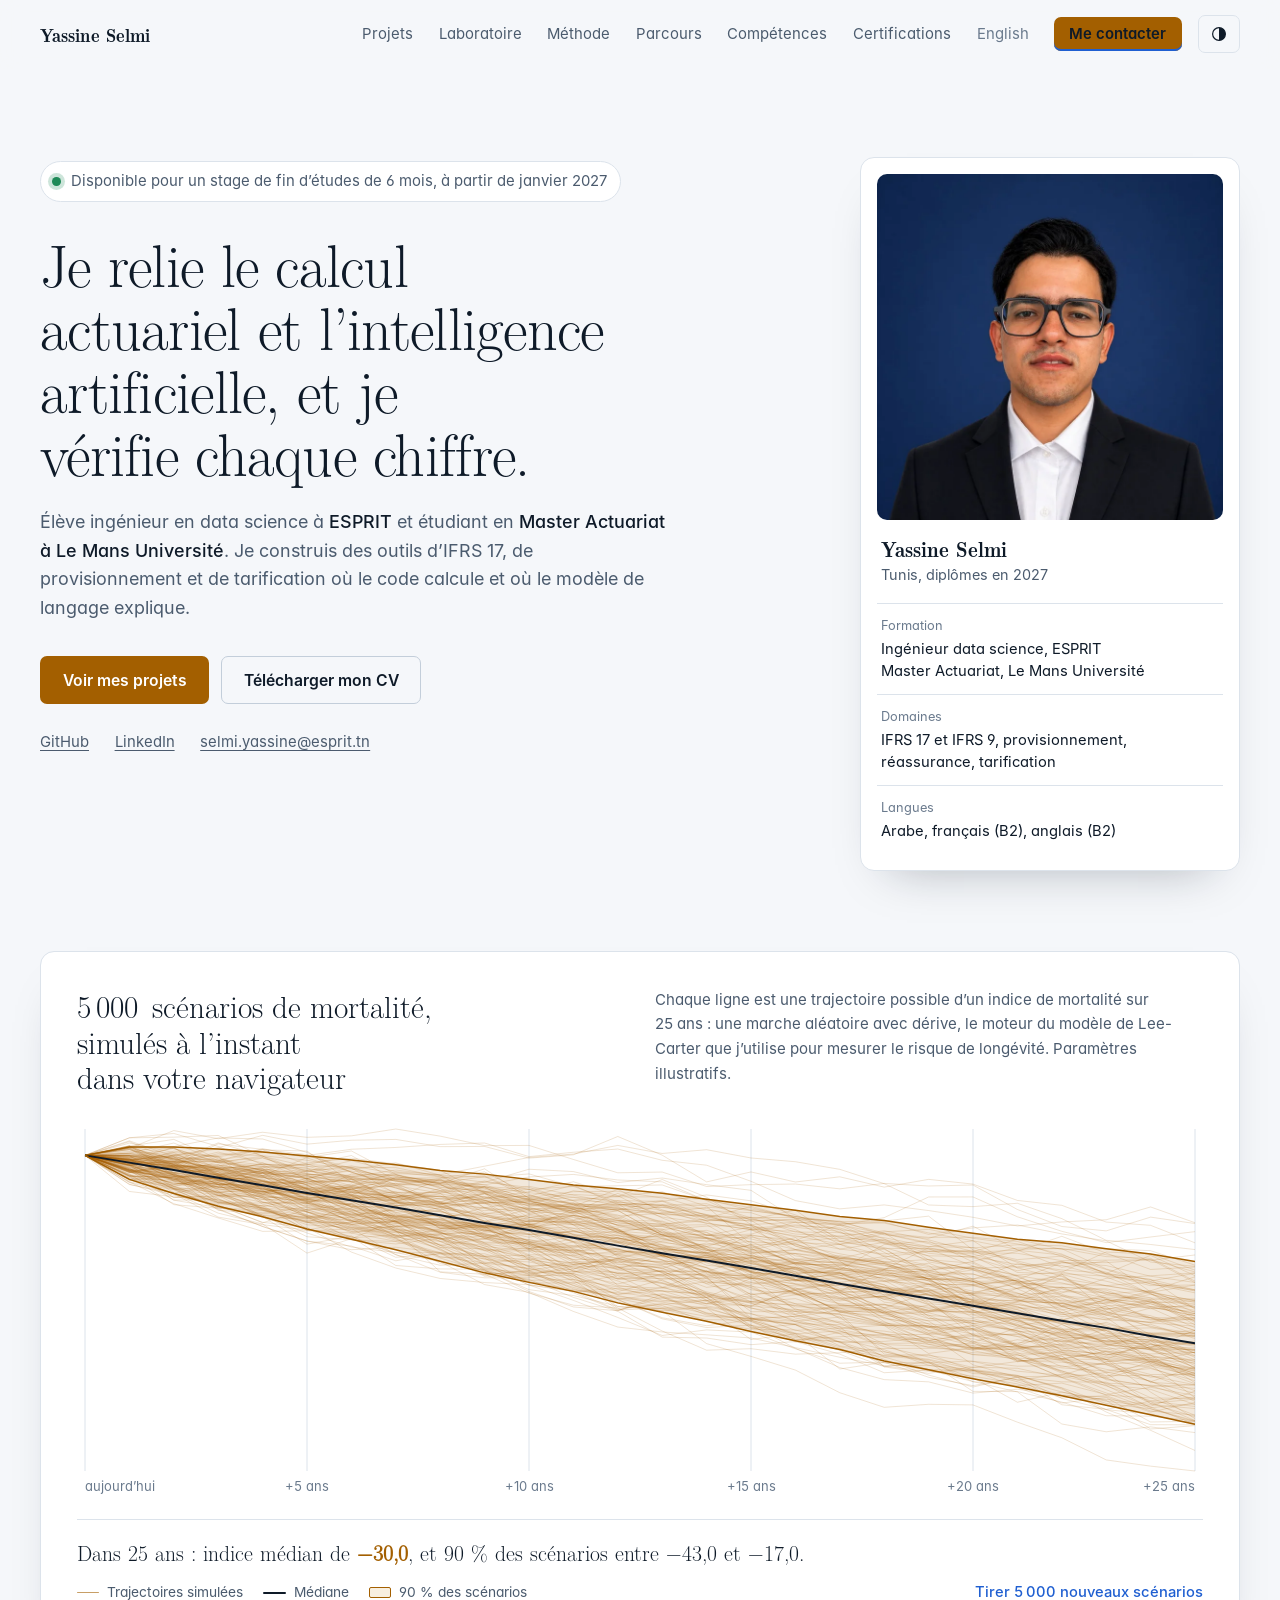
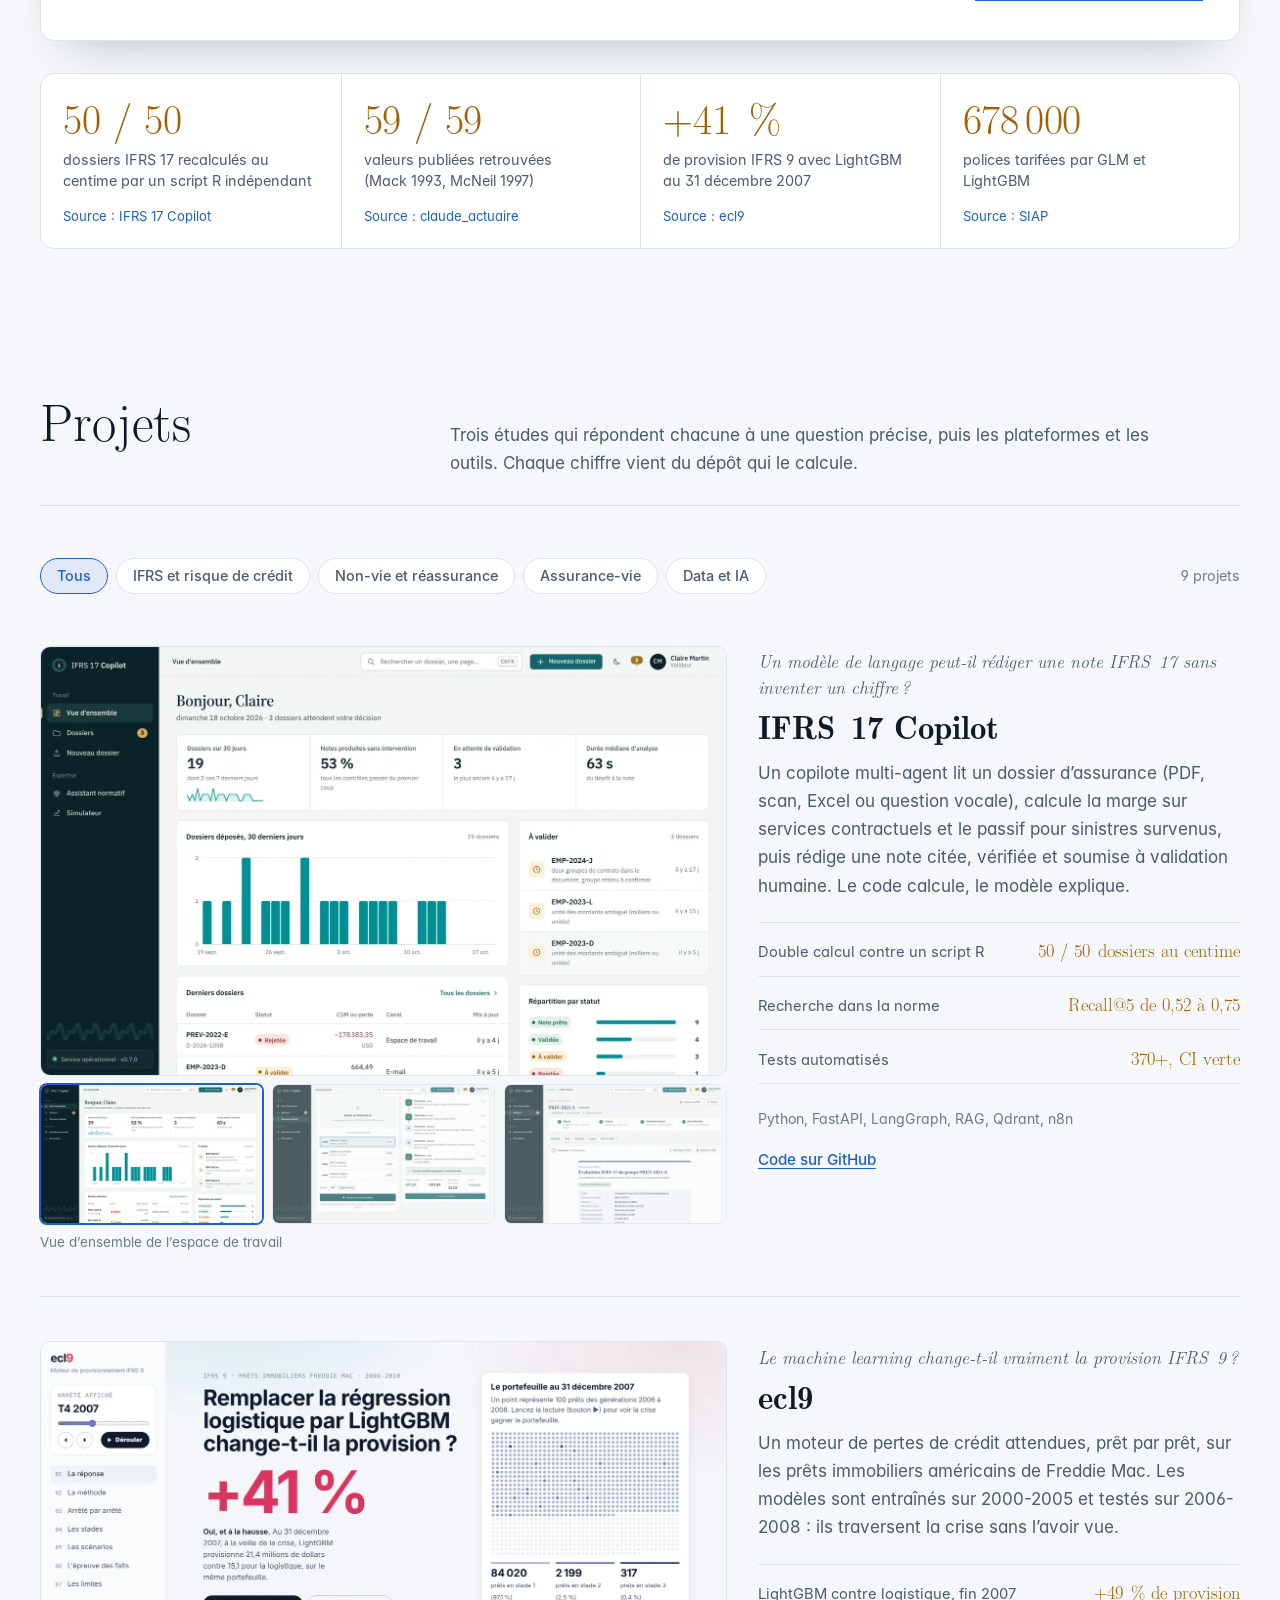
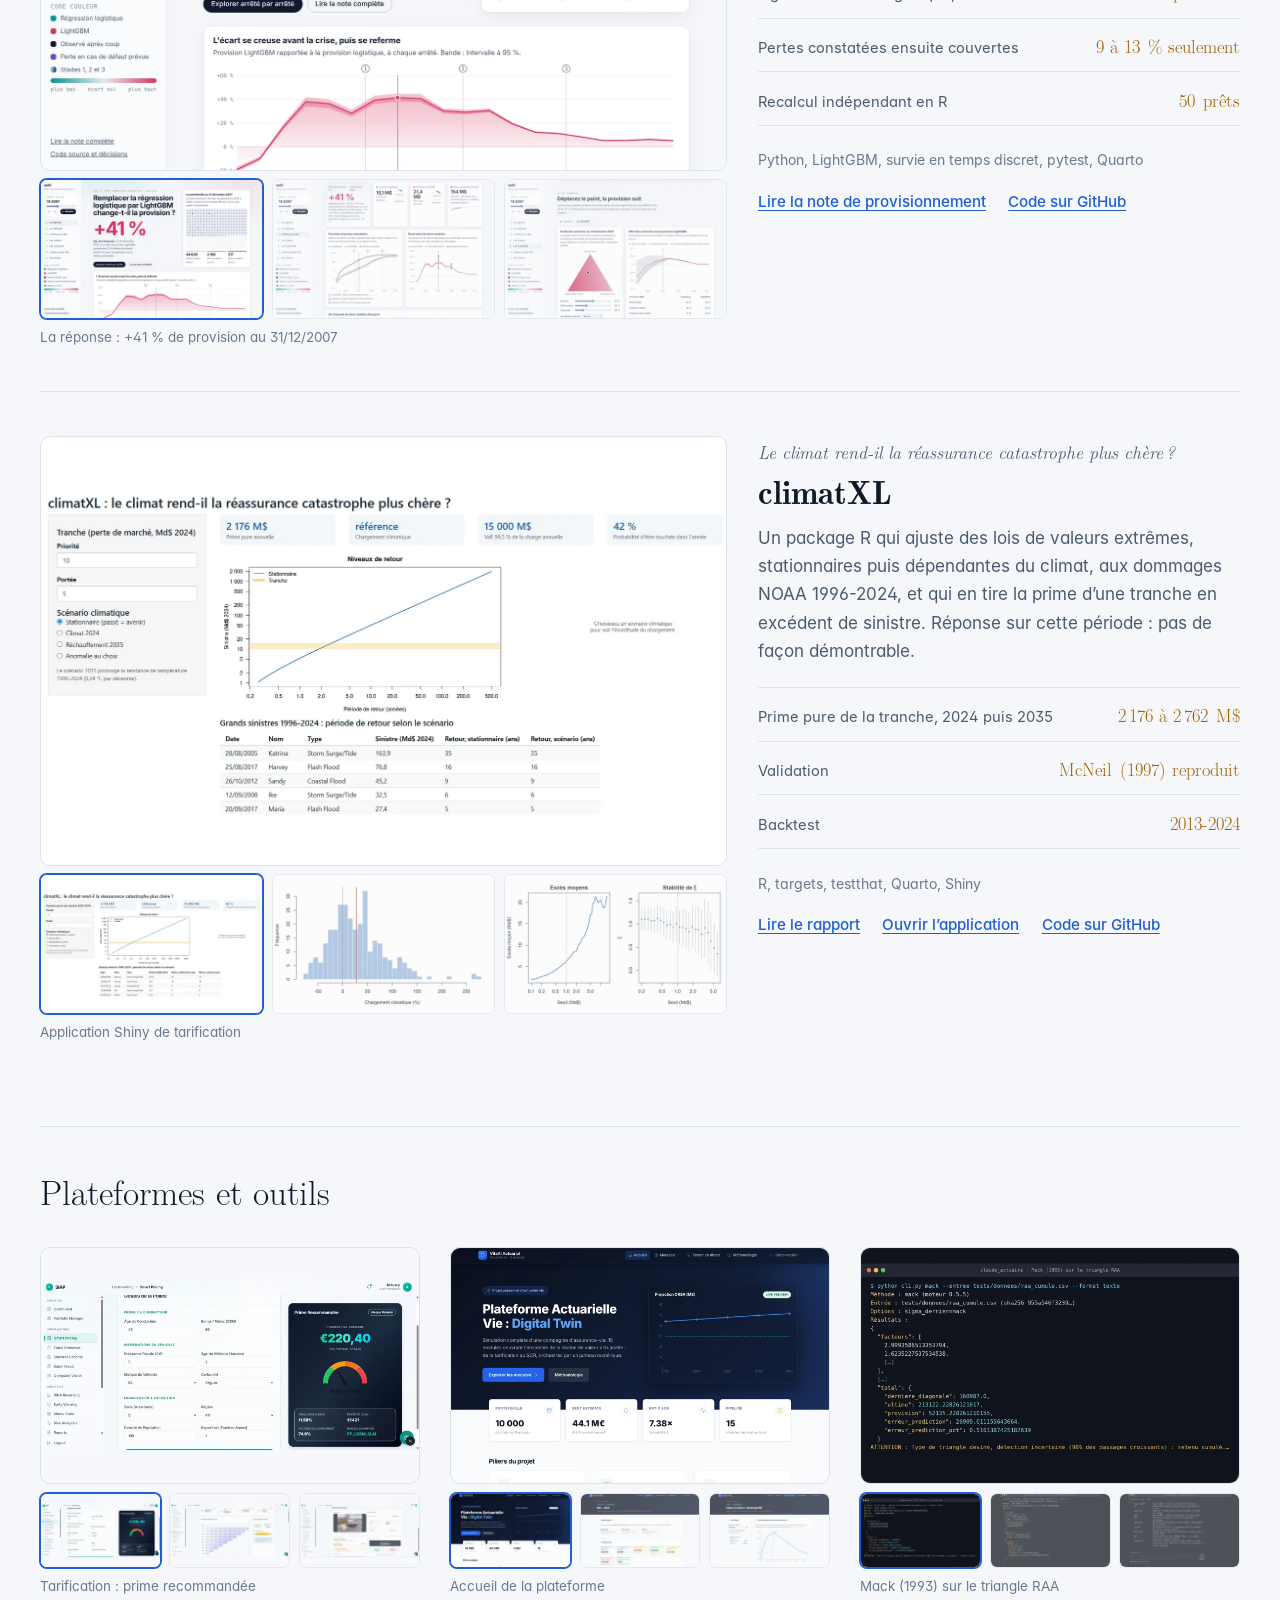
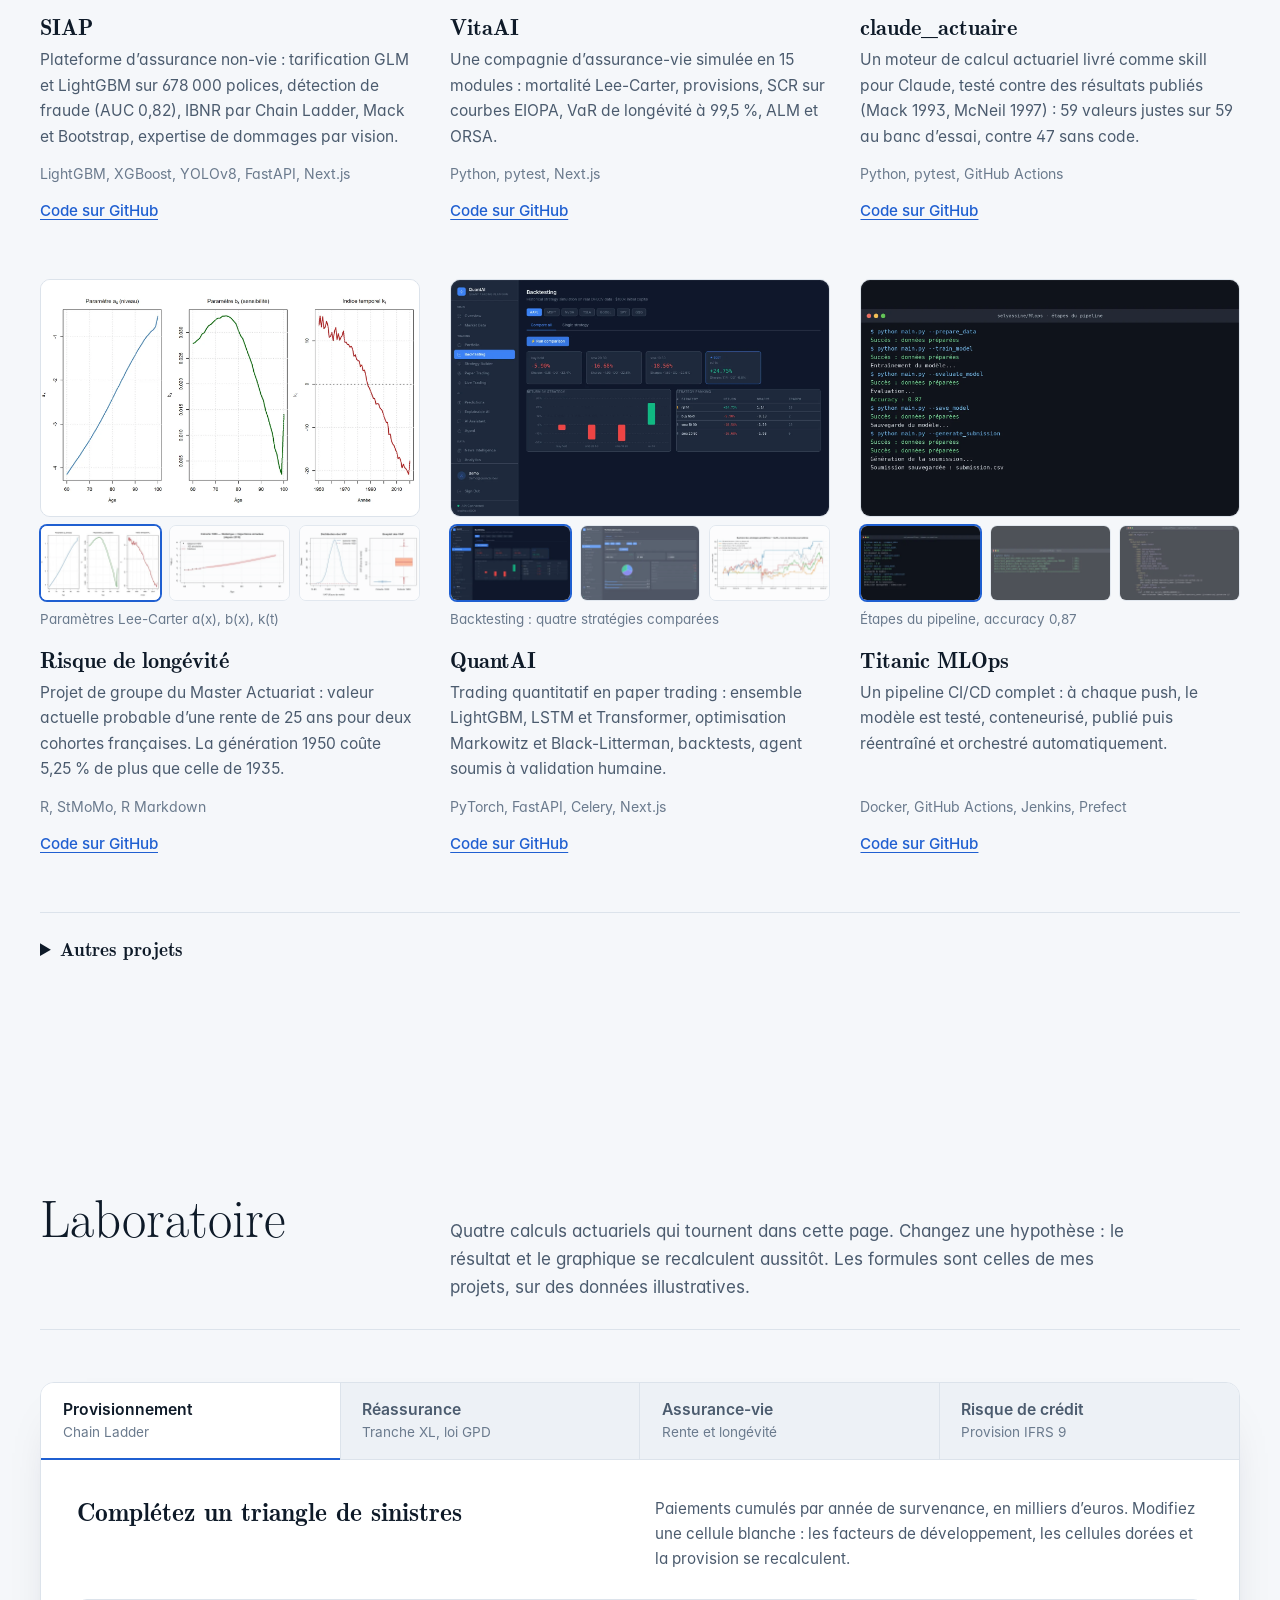
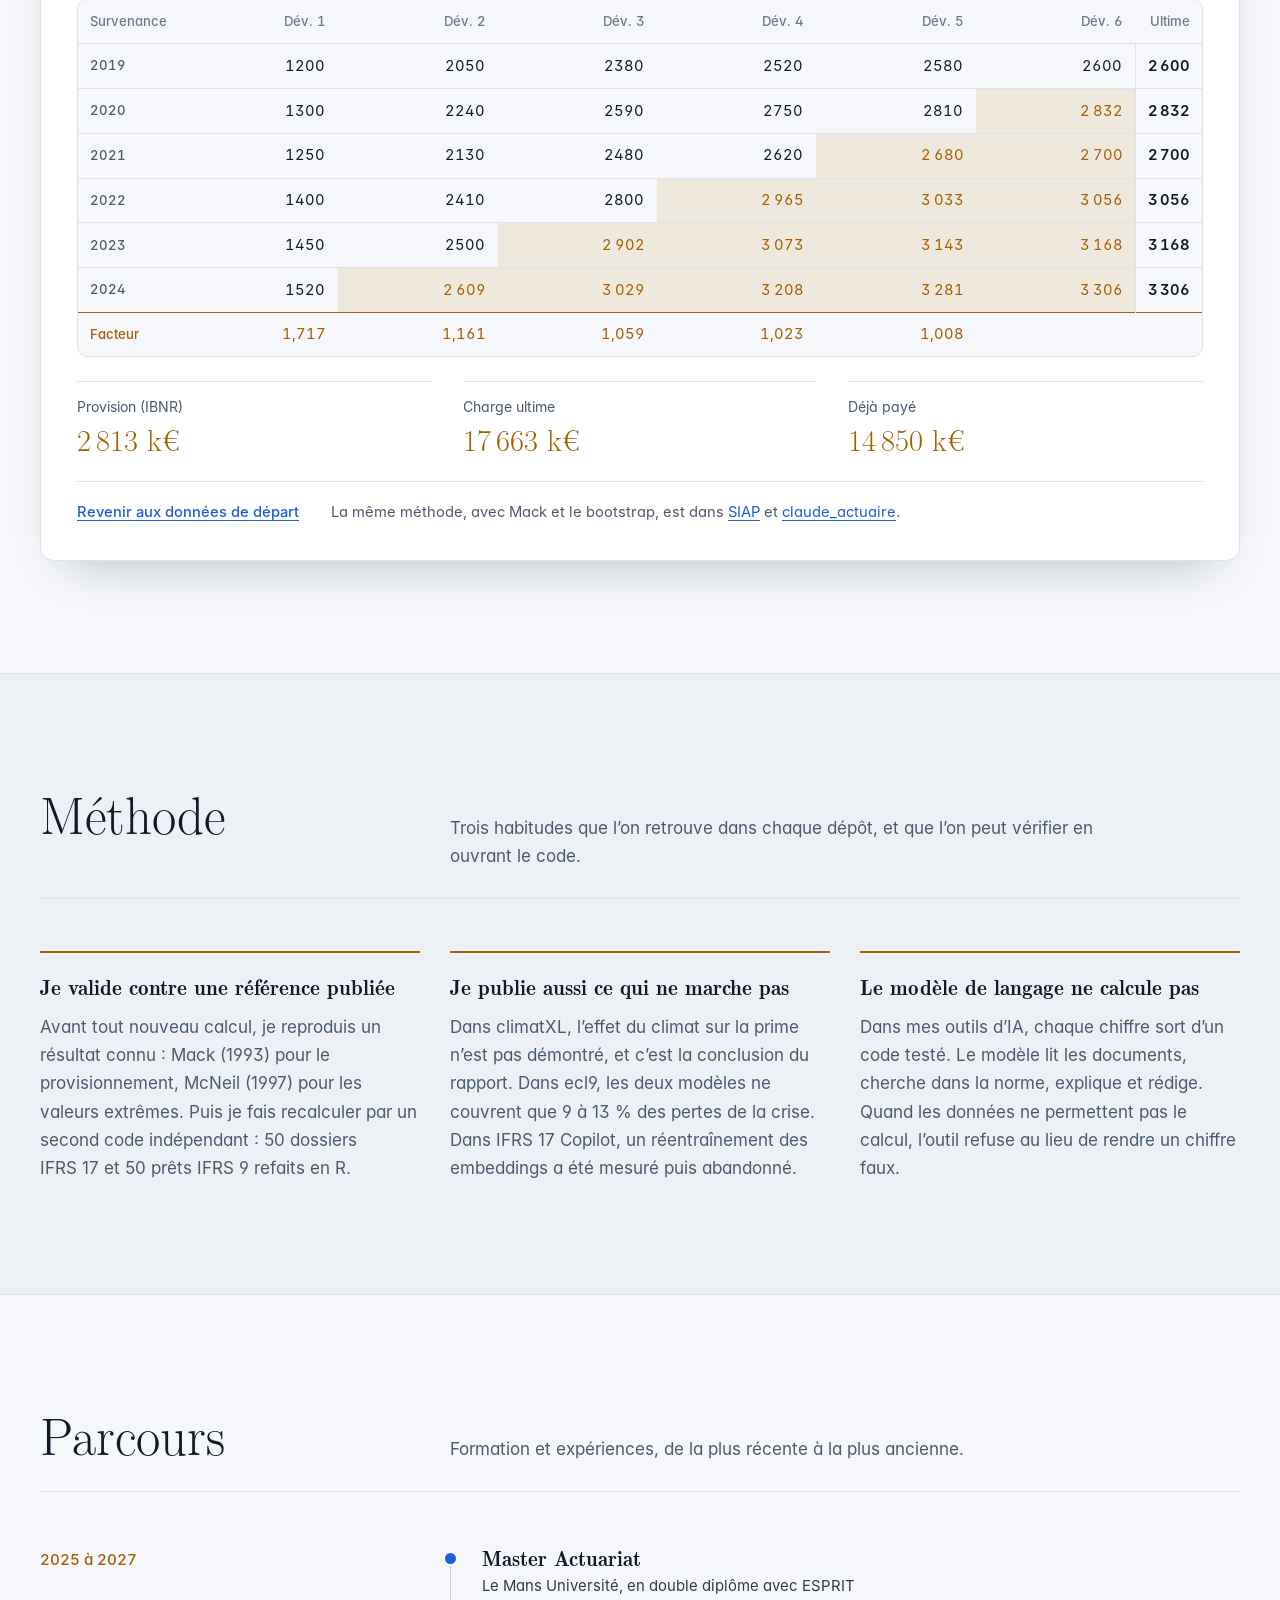
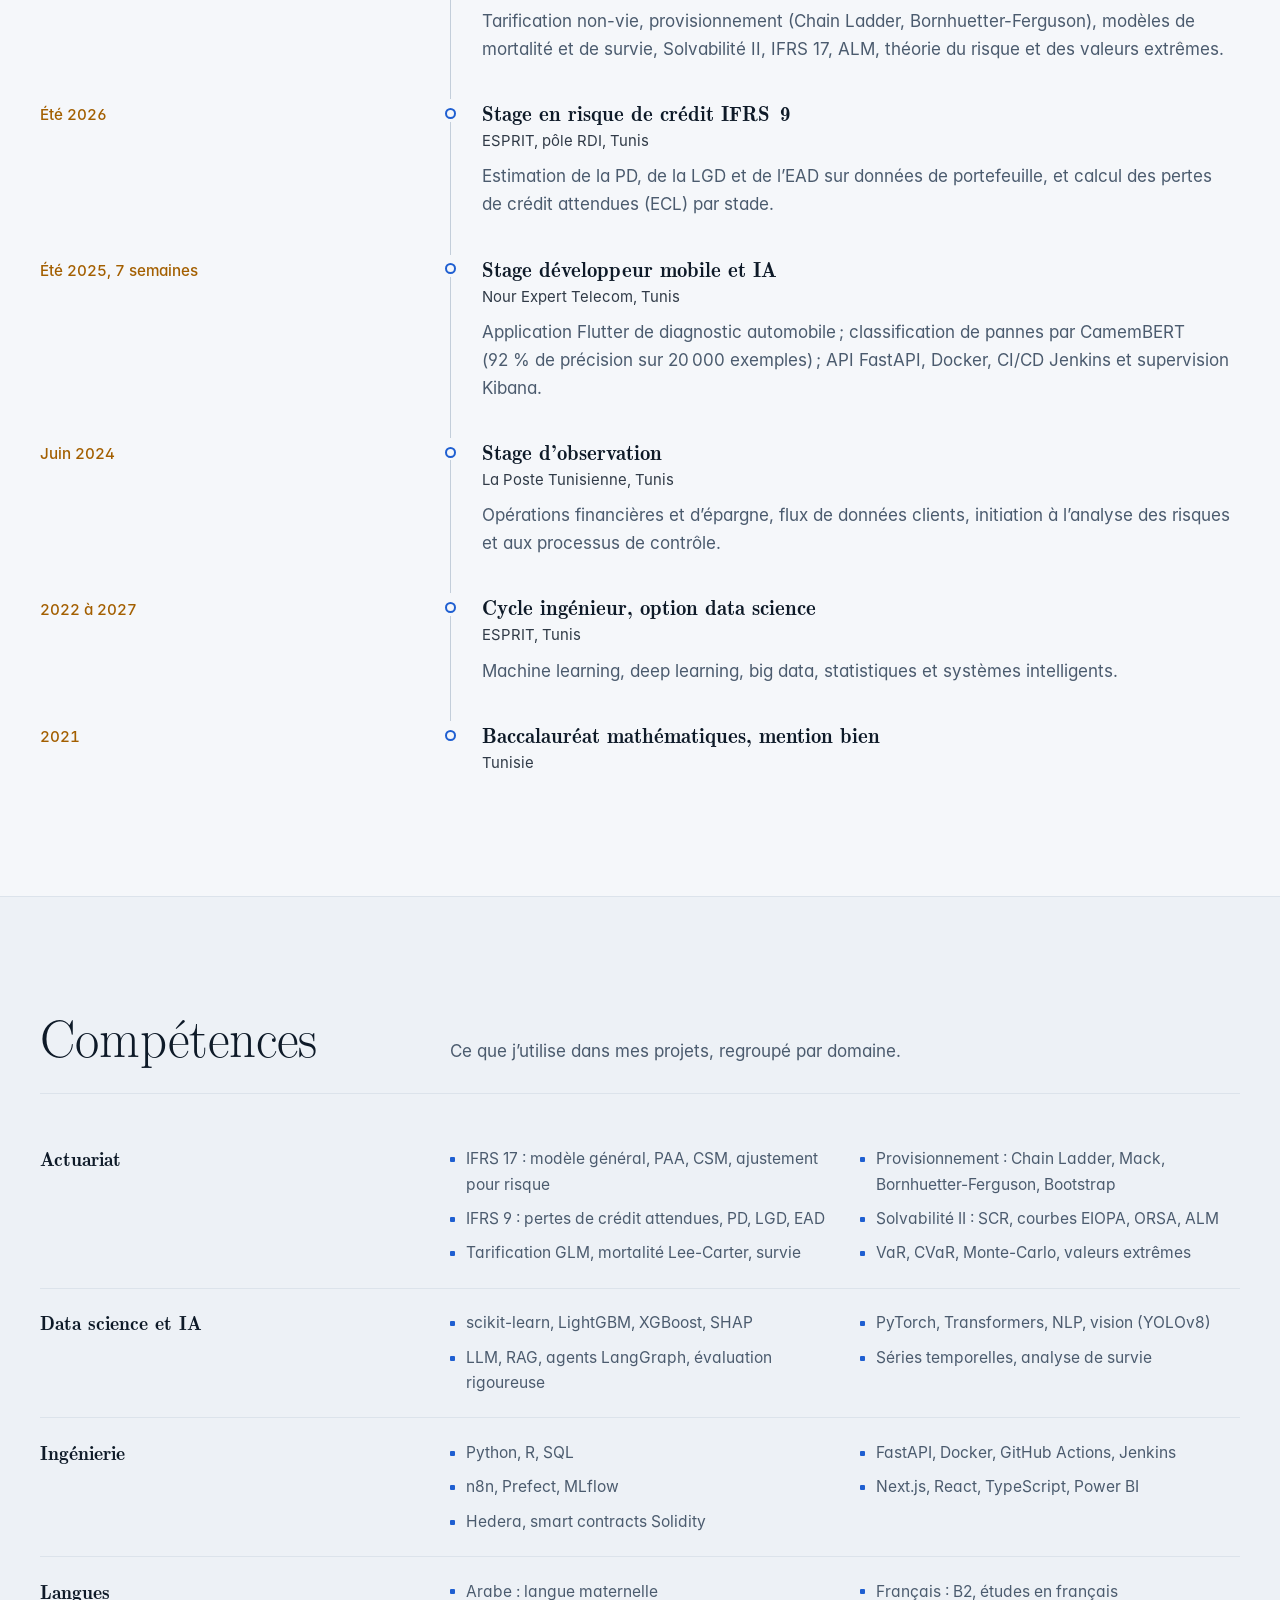
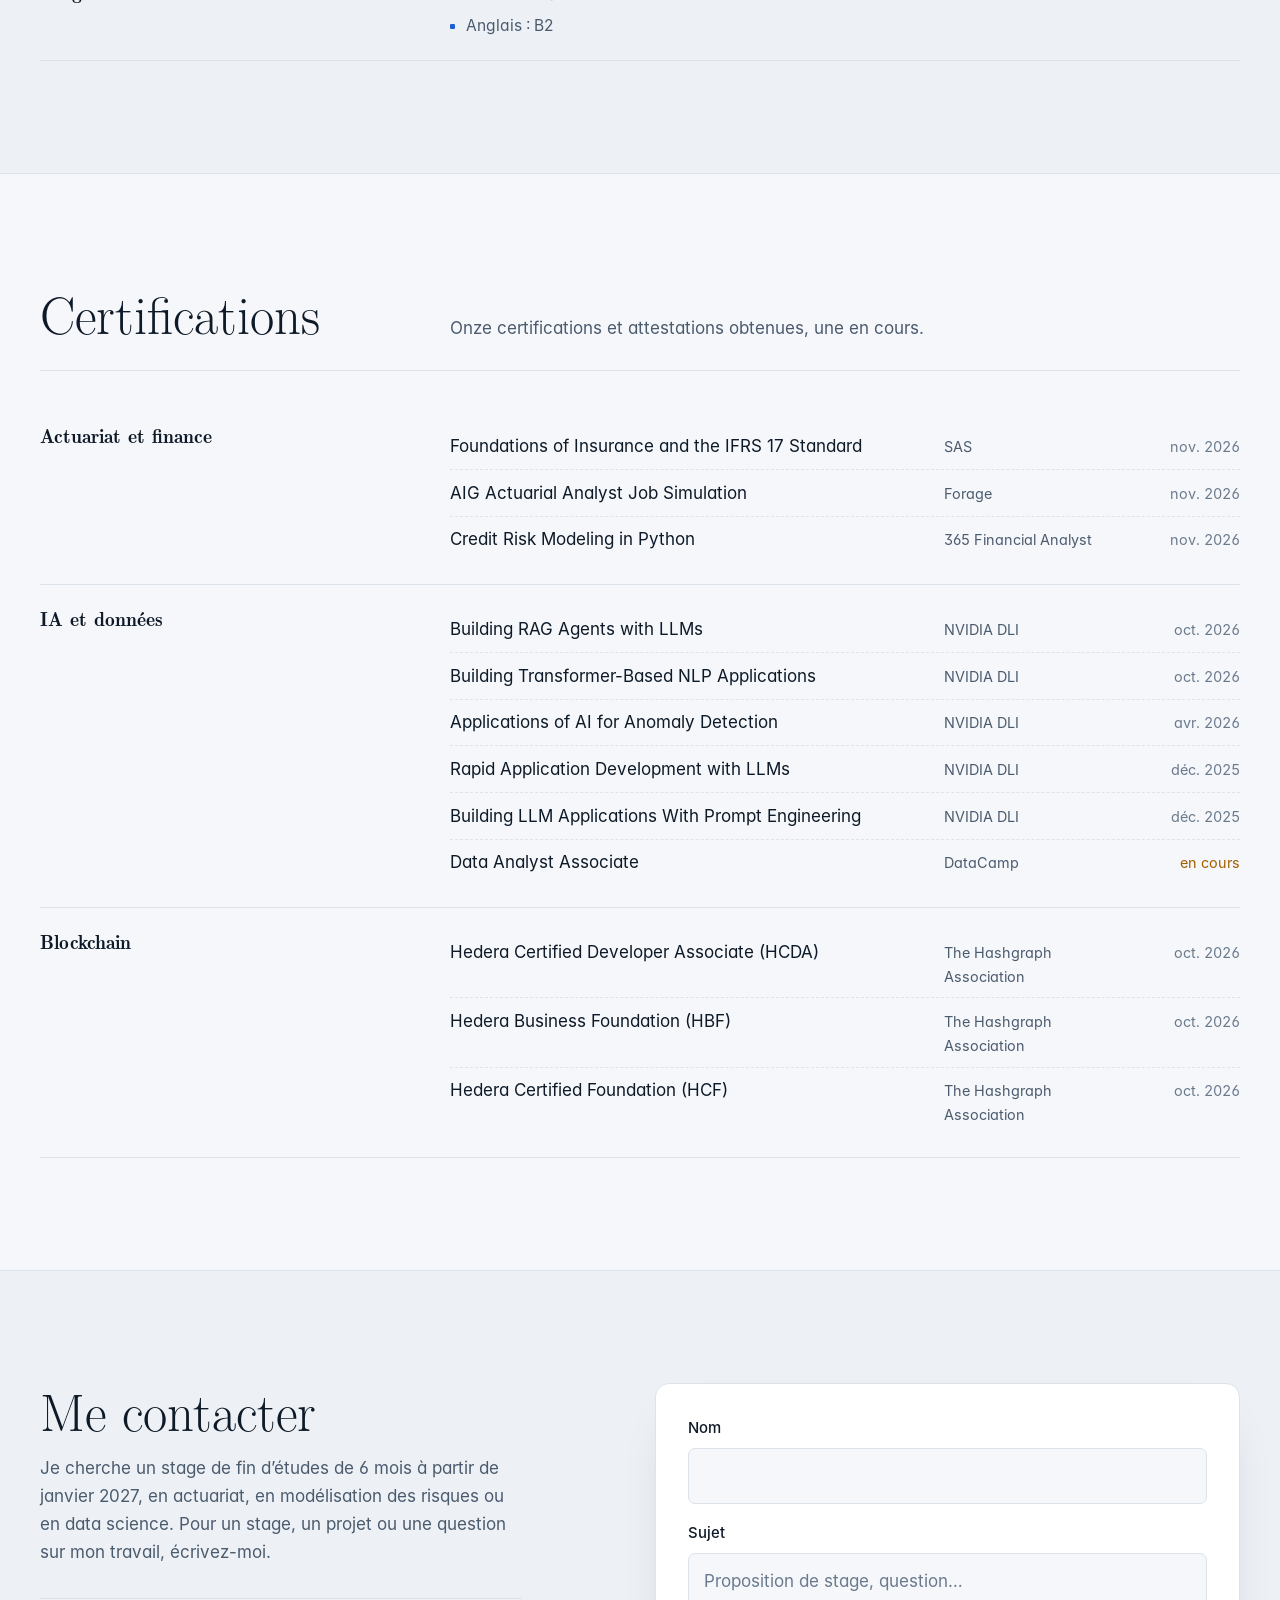
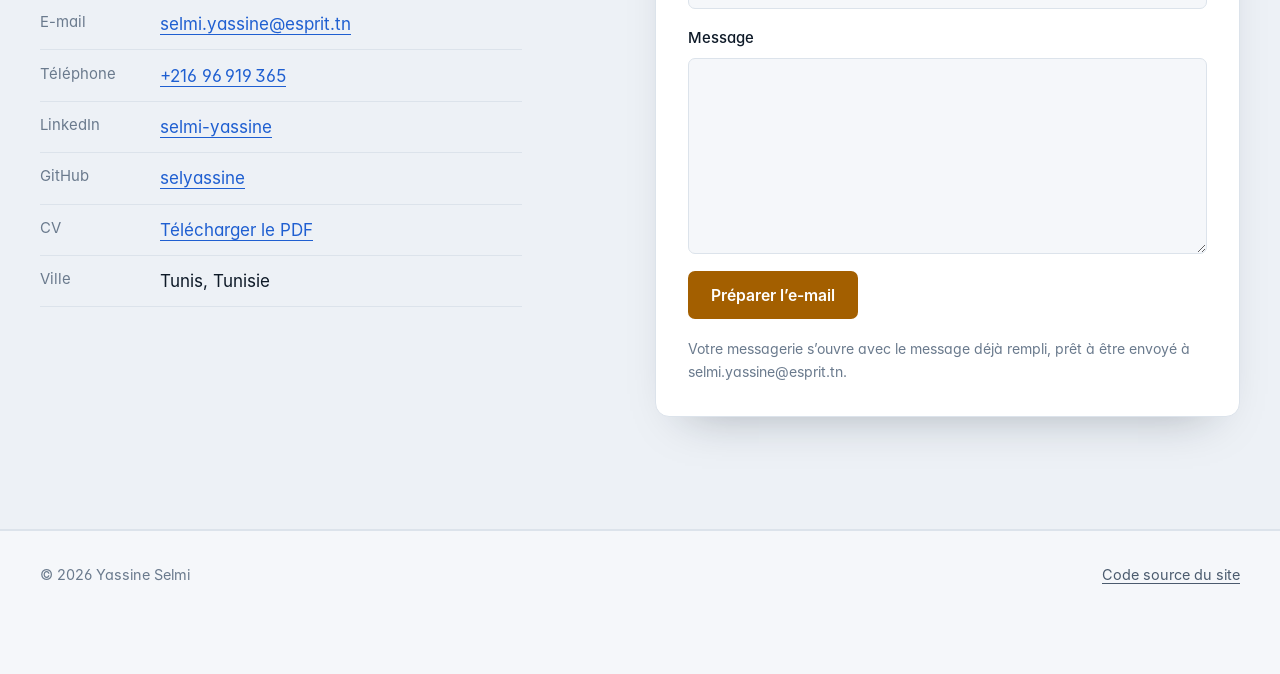
==== commit fc09bf73: "Refonte du design : grille commune, palette observé et projeté, thème clair, visionneuse" ====
--- a/index.html
+++ b/index.html
@@ -15,11 +15,12 @@
   <meta property="og:description" content="IFRS 17, provisionnement, Solvabilité II, machine learning et LLM : projets, parcours et certifications.">
   <meta property="og:image" content="https://selyassine.github.io/assets/img/og.jpg">
   <meta name="twitter:card" content="summary_large_image">
-  <meta name="theme-color" content="#0F1E33">
-  <link rel="icon" href="data:image/svg+xml,%3Csvg xmlns='http://www.w3.org/2000/svg' viewBox='0 0 64 64'%3E%3Crect width='64' height='64' rx='14' fill='%230F1E33'/%3E%3Ctext x='32' y='43' font-family='Georgia,serif' font-size='30' text-anchor='middle' fill='%23C8A35A'%3EYS%3C/text%3E%3C/svg%3E">
-  <link rel="preconnect" href="https://fonts.googleapis.com">
-  <link rel="preconnect" href="https://fonts.gstatic.com" crossorigin>
-  <link href="https://fonts.googleapis.com/css2?family=Spectral:ital,wght@0,400;0,500;0,600;1,400&family=Public+Sans:wght@400;500;600&display=swap" rel="stylesheet">
+  <link rel="icon" href="data:image/svg+xml,%3Csvg xmlns='http://www.w3.org/2000/svg' viewBox='0 0 64 64'%3E%3Crect width='64' height='64' rx='14' fill='%230B1420'/%3E%3Ctext x='32' y='43' font-family='Georgia,serif' font-size='30' text-anchor='middle' fill='%23F2B544'%3EYS%3C/text%3E%3C/svg%3E">
+  <meta name="theme-color" content="#0B1420" media="(prefers-color-scheme: dark)">
+  <meta name="theme-color" content="#F5F7FA" media="(prefers-color-scheme: light)">
+  <link rel="preload" href="assets/fonts/lmroman17-regular.woff" as="font" type="font/woff" crossorigin>
+  <link rel="preload" href="assets/fonts/inter-400.woff" as="font" type="font/woff" crossorigin>
+  <script>try{var t=localStorage.getItem("theme");if(t==="light"||t==="dark")document.documentElement.dataset.theme=t}catch(e){}</script>
   <link rel="stylesheet" href="assets/style.css">
   <script type="application/ld+json">
   {"@context":"https://schema.org","@type":"Person","name":"Yassine Selmi","jobTitle":"Élève ingénieur data science et étudiant en actuariat","url":"https://selyassine.github.io/","email":"mailto:selmi.yassine@esprit.tn","address":{"@type":"PostalAddress","addressLocality":"Tunis","addressCountry":"TN"},"alumniOf":[{"@type":"CollegeOrUniversity","name":"ESPRIT"},{"@type":"CollegeOrUniversity","name":"Le Mans Université"}],"sameAs":["https://github.com/selyassine","https://www.linkedin.com/in/selmi-yassine-437503311/"]}
@@ -44,6 +45,7 @@
           <li><a class="nav__cta" href="#contact">Me contacter</a></li>
         </ul>
       </nav>
+      <button class="nav__theme" id="theme-toggle" type="button" aria-label="Passer au thème clair"><svg viewBox="0 0 24 24" width="18" height="18" aria-hidden="true" focusable="false"><circle cx="12" cy="12" r="8.5" fill="none" stroke="currentColor" stroke-width="1.6"/><path d="M12 3.5a8.5 8.5 0 0 1 0 17z" fill="currentColor"/></svg></button>
     </div>
   </header>
 
@@ -52,12 +54,11 @@
     <section class="hero" aria-labelledby="titre">
       <div class="wrap hero__grid">
         <div class="hero__text">
-          <p class="status"><span class="status__dot" aria-hidden="true"></span>Disponible pour un stage de fin d'études de 6 mois, à partir de janvier 2027</p>
-          <h1 id="titre">Je relie le calcul actuariel et l'intelligence artificielle, et je vérifie chaque chiffre.</h1>
-          <p class="lead">Élève ingénieur en data science à <strong>ESPRIT</strong> et étudiant en <strong>Master Actuariat à Le Mans Université</strong>. Je construis des outils d'IFRS 17, de provisionnement et de tarification où le code calcule et où le modèle de langage explique.</p>
+          <p class="status"><span class="status__dot" aria-hidden="true"></span>Disponible pour un stage de fin d’études de 6 mois, à partir de janvier 2027</p>
+          <h1 id="titre">Je relie le calcul actuariel et l’intelligence artificielle, et je vérifie chaque chiffre.</h1>
+          <p class="lead">Élève ingénieur en data science à <strong>ESPRIT</strong> et étudiant en <strong>Master Actuariat à Le Mans Université</strong>. Je construis des outils d’IFRS 17, de provisionnement et de tarification où le code calcule et où le modèle de langage explique.</p>
           <div class="actions">
             <a class="btn btn--primary" href="#projets">Voir mes projets</a>
-            <a class="btn btn--ghost" href="#laboratoire">Essayer le laboratoire</a>
             <a class="btn btn--ghost" href="assets/CV_Yassine_Selmi.pdf" download>Télécharger mon CV</a>
           </div>
           <ul class="links" aria-label="Profils en ligne">
@@ -66,32 +67,45 @@
             <li><a href="mailto:selmi.yassine@esprit.tn">selmi.yassine@esprit.tn</a></li>
           </ul>
         </div>
-        <figure class="hero__photo">
-          <img src="assets/img/yassine-selmi.webp" width="720" height="720" alt="Portrait de Yassine Selmi" fetchpriority="high">
-          <figcaption>Tunis, diplômes attendus en 2027</figcaption>
-        </figure>
+        <aside class="idcard" aria-label="En bref">
+          <img class="idcard__photo" src="assets/img/yassine-selmi.webp" width="720" height="720" alt="Portrait de Yassine Selmi" fetchpriority="high">
+          <div class="idcard__body">
+            <p class="idcard__name">Yassine Selmi</p>
+            <p class="idcard__place">Tunis, diplômes en 2027</p>
+          </div>
+          <dl class="idcard__facts">
+            <div><dt>Formation</dt><dd>Ingénieur data science, ESPRIT<br>Master Actuariat, Le Mans Université</dd></div>
+            <div><dt>Domaines</dt><dd>IFRS 17 et IFRS 9, provisionnement, réassurance, tarification</dd></div>
+            <div><dt>Langues</dt><dd>Arabe, français (B2), anglais (B2)</dd></div>
+          </dl>
+        </aside>
       </div>
 
       <!-- Le moment fort : 5 000 trajectoires simulées en direct -->
       <div class="wrap">
         <figure class="sim" id="sim">
           <figcaption class="sim__head">
-            <h2 class="sim__title">5 000 scénarios de mortalité, simulés à l'instant dans votre navigateur</h2>
-            <p class="sim__note">Chaque ligne est une trajectoire possible d'un indice de mortalité sur 25 ans : une marche aléatoire avec dérive, le moteur du modèle de Lee-Carter que j'utilise pour mesurer le risque de longévité. La bande claire contient 90 % des scénarios. Paramètres illustratifs.</p>
+            <h2 class="sim__title">5 000 scénarios de mortalité, simulés à l’instant dans votre navigateur</h2>
+            <p class="sim__note">Chaque ligne est une trajectoire possible d’un indice de mortalité sur 25 ans : une marche aléatoire avec dérive, le moteur du modèle de Lee-Carter que j’utilise pour mesurer le risque de longévité. Paramètres illustratifs.</p>
           </figcaption>
-          <canvas class="sim__canvas" id="sim-canvas" role="img" aria-label="Éventail de trajectoires simulées d'un indice de mortalité sur 25 ans, avec la médiane et la bande de 5 à 95 %."></canvas>
+          <canvas class="sim__canvas" id="sim-canvas" role="img" aria-label="Éventail de trajectoires simulées d’un indice de mortalité sur 25 ans, avec la médiane et la bande de 5 à 95 %."></canvas>
           <div class="sim__foot">
+            <ul class="sim__legend">
+              <li><span class="key key--path" aria-hidden="true"></span>Trajectoires simulées</li>
+              <li><span class="key key--median" aria-hidden="true"></span>Médiane</li>
+              <li><span class="key key--band" aria-hidden="true"></span>90 % des scénarios</li>
+            </ul>
             <p class="sim__result" id="sim-result" aria-live="polite"></p>
-            <button class="replay" id="sim-replay" type="button">Tirer 5 000 nouveaux scénarios</button>
+            <button class="replay" id="sim-replay" type="button">Tirer 5 000 nouveaux scénarios</button>
           </div>
         </figure>
 
-        <dl class="facts">
-          <div><dt>Formation</dt><dd>Ingénieur data science à ESPRIT et Master Actuariat à Le Mans Université, diplômes en 2027</dd></div>
-          <div><dt>Recherche</dt><dd>Stage de fin d'études de 6 mois, à partir de janvier 2027</dd></div>
-          <div><dt>Domaines</dt><dd>IFRS 17 et IFRS 9, provisionnement, réassurance, tarification</dd></div>
-          <div><dt>Langues</dt><dd>Arabe, français (B2), anglais (B2)</dd></div>
-        </dl>
+        <ul class="proofs" aria-label="Chiffres vérifiables, chacun relié au dépôt qui le calcule">
+          <li><a href="https://github.com/selyassine/ifrs17-copilot"><span class="proof__value">50 / 50</span><span class="proof__label">dossiers IFRS 17 recalculés au centime par un script R indépendant</span><span class="proof__src">Source : IFRS 17 Copilot</span></a></li>
+          <li><a href="https://github.com/selyassine/claude_actuaire"><span class="proof__value">59 / 59</span><span class="proof__label">valeurs publiées retrouvées (Mack 1993, McNeil 1997)</span><span class="proof__src">Source : claude_actuaire</span></a></li>
+          <li><a href="https://github.com/selyassine/ecl9"><span class="proof__value">+41 %</span><span class="proof__label">de provision IFRS 9 avec LightGBM au 31 décembre 2007</span><span class="proof__src">Source : ecl9</span></a></li>
+          <li><a href="https://github.com/selyassine/SIAP"><span class="proof__value">678 000</span><span class="proof__label">polices tarifées par GLM et LightGBM</span><span class="proof__src">Source : SIAP</span></a></li>
+        </ul>
       </div>
     </section>
 
@@ -115,21 +129,21 @@
         <article class="feature" data-dom="ifrs ia">
           <figure class="gallery feature__media">
             <a class="gallery__main" href="assets/img/projets/ifrs17-copilot-1.webp">
-              <img src="assets/img/projets/ifrs17-copilot-1.webp" width="1400" height="875" loading="lazy" alt="Vue d'ensemble de l'espace de travail">
+              <img src="assets/img/projets/ifrs17-copilot-1.webp" width="1400" height="875" loading="lazy" alt="Vue d’ensemble de l’espace de travail">
             </a>
             <div class="gallery__thumbs">
-              <a class="gallery__thumb" href="assets/img/projets/ifrs17-copilot-1.webp" data-caption="Vue d'ensemble de l'espace de travail" aria-label="Afficher l'image 1 : Vue d'ensemble de l'espace de travail" aria-current="true"><img src="assets/img/projets/ifrs17-copilot-1-mini.webp" width="480" height="300" loading="lazy" alt=""></a>
-              <a class="gallery__thumb" href="assets/img/projets/ifrs17-copilot-2.webp" data-caption="Chaîne d'agents sur un dossier" aria-label="Afficher l'image 2 : Chaîne d'agents sur un dossier"><img src="assets/img/projets/ifrs17-copilot-2-mini.webp" width="480" height="300" loading="lazy" alt=""></a>
-              <a class="gallery__thumb" href="assets/img/projets/ifrs17-copilot-3.webp" data-caption="Note actuarielle IFRS 17 générée" aria-label="Afficher l'image 3 : Note actuarielle IFRS 17 générée"><img src="assets/img/projets/ifrs17-copilot-3-mini.webp" width="480" height="300" loading="lazy" alt=""></a>
-            </div>
-            <figcaption class="gallery__caption">Vue d'ensemble de l'espace de travail</figcaption>
+              <a class="gallery__thumb" href="assets/img/projets/ifrs17-copilot-1.webp" data-caption="Vue d’ensemble de l’espace de travail" aria-label="Afficher l’image 1 : Vue d’ensemble de l’espace de travail" aria-current="true"><img src="assets/img/projets/ifrs17-copilot-1-mini.webp" width="480" height="300" loading="lazy" alt=""></a>
+              <a class="gallery__thumb" href="assets/img/projets/ifrs17-copilot-2.webp" data-caption="Chaîne d’agents sur un dossier" aria-label="Afficher l’image 2 : Chaîne d’agents sur un dossier"><img src="assets/img/projets/ifrs17-copilot-2-mini.webp" width="480" height="300" loading="lazy" alt=""></a>
+              <a class="gallery__thumb" href="assets/img/projets/ifrs17-copilot-3.webp" data-caption="Note actuarielle IFRS 17 générée" aria-label="Afficher l’image 3 : Note actuarielle IFRS 17 générée"><img src="assets/img/projets/ifrs17-copilot-3-mini.webp" width="480" height="300" loading="lazy" alt=""></a>
+            </div>
+            <figcaption class="gallery__caption">Vue d’ensemble de l’espace de travail</figcaption>
           </figure>
           <div class="feature__body">
-            <p class="kicker">Un modèle de langage peut-il rédiger une note IFRS 17 sans inventer un chiffre ?</p>
-            <h3><a href="https://github.com/selyassine/ifrs17-copilot">IFRS 17 Copilot</a></h3>
-            <p>Un copilote multi-agent lit un dossier d'assurance (PDF, scan, Excel ou question vocale), calcule la marge sur services contractuels et le passif pour sinistres survenus, puis rédige une note citée, vérifiée et soumise à validation humaine. Le code calcule, le modèle explique.</p>
+            <p class="kicker">Un modèle de langage peut-il rédiger une note IFRS 17 sans inventer un chiffre ?</p>
+            <h3><a href="https://github.com/selyassine/ifrs17-copilot">IFRS 17 Copilot</a></h3>
+            <p>Un copilote multi-agent lit un dossier d’assurance (PDF, scan, Excel ou question vocale), calcule la marge sur services contractuels et le passif pour sinistres survenus, puis rédige une note citée, vérifiée et soumise à validation humaine. Le code calcule, le modèle explique.</p>
             <dl class="figures">
-              <div><dt>Double calcul contre un script R</dt><dd>50 / 50 dossiers au centime</dd></div>
+              <div><dt>Double calcul contre un script R</dt><dd>50 / 50 dossiers au centime</dd></div>
               <div><dt>Recherche dans la norme</dt><dd>Recall@5 de 0,52 à 0,75</dd></div>
               <div><dt>Tests automatisés</dt><dd>370+, CI verte</dd></div>
             </dl>
@@ -144,20 +158,20 @@
               <img src="assets/img/projets/ecl9-1.webp" width="1400" height="875" loading="lazy" alt="La réponse : +41 % de provision au 31/12/2007">
             </a>
             <div class="gallery__thumbs">
-              <a class="gallery__thumb" href="assets/img/projets/ecl9-1.webp" data-caption="La réponse : +41 % de provision au 31/12/2007" aria-label="Afficher l'image 1 : La réponse : +41 % de provision au 31/12/2007" aria-current="true"><img src="assets/img/projets/ecl9-1-mini.webp" width="480" height="300" loading="lazy" alt=""></a>
-              <a class="gallery__thumb" href="assets/img/projets/ecl9-2.webp" data-caption="Provision et pertes, arrêté par arrêté" aria-label="Afficher l'image 2 : Provision et pertes, arrêté par arrêté"><img src="assets/img/projets/ecl9-2-mini.webp" width="480" height="300" loading="lazy" alt=""></a>
-              <a class="gallery__thumb" href="assets/img/projets/ecl9-3.webp" data-caption="Poids des scénarios et effet sur la provision" aria-label="Afficher l'image 3 : Poids des scénarios et effet sur la provision"><img src="assets/img/projets/ecl9-3-mini.webp" width="480" height="300" loading="lazy" alt=""></a>
-            </div>
-            <figcaption class="gallery__caption">La réponse : +41 % de provision au 31/12/2007</figcaption>
+              <a class="gallery__thumb" href="assets/img/projets/ecl9-1.webp" data-caption="La réponse : +41 % de provision au 31/12/2007" aria-label="Afficher l’image 1 : La réponse : +41 % de provision au 31/12/2007" aria-current="true"><img src="assets/img/projets/ecl9-1-mini.webp" width="480" height="300" loading="lazy" alt=""></a>
+              <a class="gallery__thumb" href="assets/img/projets/ecl9-2.webp" data-caption="Provision et pertes, arrêté par arrêté" aria-label="Afficher l’image 2 : Provision et pertes, arrêté par arrêté"><img src="assets/img/projets/ecl9-2-mini.webp" width="480" height="300" loading="lazy" alt=""></a>
+              <a class="gallery__thumb" href="assets/img/projets/ecl9-3.webp" data-caption="Poids des scénarios et effet sur la provision" aria-label="Afficher l’image 3 : Poids des scénarios et effet sur la provision"><img src="assets/img/projets/ecl9-3-mini.webp" width="480" height="300" loading="lazy" alt=""></a>
+            </div>
+            <figcaption class="gallery__caption">La réponse : +41 % de provision au 31/12/2007</figcaption>
           </figure>
           <div class="feature__body">
-            <p class="kicker">Le machine learning change-t-il vraiment la provision IFRS 9 ?</p>
+            <p class="kicker">Le machine learning change-t-il vraiment la provision IFRS 9 ?</p>
             <h3><a href="https://github.com/selyassine/ecl9">ecl9</a></h3>
-            <p>Un moteur de pertes de crédit attendues, prêt par prêt, sur les prêts immobiliers américains de Freddie Mac. Les modèles sont entraînés sur 2000-2005 et testés sur 2006-2008 : ils traversent la crise sans l'avoir vue.</p>
+            <p>Un moteur de pertes de crédit attendues, prêt par prêt, sur les prêts immobiliers américains de Freddie Mac. Les modèles sont entraînés sur 2000-2005 et testés sur 2006-2008 : ils traversent la crise sans l’avoir vue.</p>
             <dl class="figures">
-              <div><dt>LightGBM contre logistique, fin 2007</dt><dd>+49 % de provision</dd></div>
-              <div><dt>Pertes constatées ensuite couvertes</dt><dd>9 à 13 % seulement</dd></div>
-              <div><dt>Recalcul indépendant en R</dt><dd>50 prêts</dd></div>
+              <div><dt>LightGBM contre logistique, fin 2007</dt><dd>+49 % de provision</dd></div>
+              <div><dt>Pertes constatées ensuite couvertes</dt><dd>9 à 13 % seulement</dd></div>
+              <div><dt>Recalcul indépendant en R</dt><dd>50 prêts</dd></div>
             </dl>
             <p class="stack">Python, LightGBM, survie en temps discret, pytest, Quarto</p>
             <p class="project__links"><a href="https://selyassine.github.io/ecl9/">Lire la note de provisionnement</a><a href="https://github.com/selyassine/ecl9">Code sur GitHub</a></p>
@@ -167,26 +181,26 @@
         <article class="feature" data-dom="nonvie">
           <figure class="gallery feature__media">
             <a class="gallery__main" href="assets/img/projets/climatxl-1.webp">
-              <img src="assets/img/projets/climatxl-1.webp" width="1400" height="667" loading="lazy" alt="Application Shiny de tarification">
+              <img src="assets/img/projets/climatxl-1.webp" width="1400" height="875" loading="lazy" alt="Application Shiny de tarification">
             </a>
             <div class="gallery__thumbs">
-              <a class="gallery__thumb" href="assets/img/projets/climatxl-1.webp" data-caption="Application Shiny de tarification" aria-label="Afficher l'image 1 : Application Shiny de tarification" aria-current="true"><img src="assets/img/projets/climatxl-1-mini.webp" width="480" height="300" loading="lazy" alt=""></a>
-              <a class="gallery__thumb" href="assets/img/projets/climatxl-2.webp" data-caption="Chargement climatique 2035 : distribution bootstrap" aria-label="Afficher l'image 2 : Chargement climatique 2035 : distribution bootstrap"><img src="assets/img/projets/climatxl-2-mini.webp" width="480" height="300" loading="lazy" alt=""></a>
-              <a class="gallery__thumb" href="assets/img/projets/climatxl-3.webp" data-caption="Choix du seuil : excès moyens et stabilité de ξ" aria-label="Afficher l'image 3 : Choix du seuil : excès moyens et stabilité de ξ"><img src="assets/img/projets/climatxl-3-mini.webp" width="480" height="300" loading="lazy" alt=""></a>
+              <a class="gallery__thumb" href="assets/img/projets/climatxl-1.webp" data-caption="Application Shiny de tarification" aria-label="Afficher l’image 1 : Application Shiny de tarification" aria-current="true"><img src="assets/img/projets/climatxl-1-mini.webp" width="480" height="300" loading="lazy" alt=""></a>
+              <a class="gallery__thumb" href="assets/img/projets/climatxl-2.webp" data-caption="Chargement climatique 2035 : distribution bootstrap" aria-label="Afficher l’image 2 : Chargement climatique 2035 : distribution bootstrap"><img src="assets/img/projets/climatxl-2-mini.webp" width="480" height="300" loading="lazy" alt=""></a>
+              <a class="gallery__thumb" href="assets/img/projets/climatxl-3.webp" data-caption="Choix du seuil : excès moyens et stabilité de ξ" aria-label="Afficher l’image 3 : Choix du seuil : excès moyens et stabilité de ξ"><img src="assets/img/projets/climatxl-3-mini.webp" width="480" height="300" loading="lazy" alt=""></a>
             </div>
             <figcaption class="gallery__caption">Application Shiny de tarification</figcaption>
           </figure>
           <div class="feature__body">
-            <p class="kicker">Le climat rend-il la réassurance catastrophe plus chère ?</p>
+            <p class="kicker">Le climat rend-il la réassurance catastrophe plus chère ?</p>
             <h3><a href="https://github.com/selyassine/climatXL">climatXL</a></h3>
-            <p>Un package R qui ajuste des lois de valeurs extrêmes, stationnaires puis dépendantes du climat, aux dommages NOAA 1996-2024, et qui en tire la prime d'une tranche en excédent de sinistre. Réponse sur cette période : pas de façon démontrable.</p>
+            <p>Un package R qui ajuste des lois de valeurs extrêmes, stationnaires puis dépendantes du climat, aux dommages NOAA 1996-2024, et qui en tire la prime d’une tranche en excédent de sinistre. Réponse sur cette période : pas de façon démontrable.</p>
             <dl class="figures">
-              <div><dt>Prime pure de la tranche, 2024 puis 2035</dt><dd>2 176 à 2 762 M$</dd></div>
-              <div><dt>Validation</dt><dd>McNeil (1997) reproduit</dd></div>
+              <div><dt>Prime pure de la tranche, 2024 puis 2035</dt><dd>2 176 à 2 762 M$</dd></div>
+              <div><dt>Validation</dt><dd>McNeil (1997) reproduit</dd></div>
               <div><dt>Backtest</dt><dd>2013-2024</dd></div>
             </dl>
             <p class="stack">R, targets, testthat, Quarto, Shiny</p>
-            <p class="project__links"><a href="https://selyassine.github.io/climatXL/">Lire le rapport</a><a href="https://climatxl.shinyapps.io/climatXL/">Ouvrir l'application</a><a href="https://github.com/selyassine/climatXL">Code sur GitHub</a></p>
+            <p class="project__links"><a href="https://selyassine.github.io/climatXL/">Lire le rapport</a><a href="https://climatxl.shinyapps.io/climatXL/">Ouvrir l’application</a><a href="https://github.com/selyassine/climatXL">Code sur GitHub</a></p>
           </div>
         </article>
 
@@ -195,18 +209,19 @@
           <article class="project" data-dom="nonvie ia">
             <figure class="gallery">
               <a class="gallery__main" href="assets/img/projets/siap-1.webp">
-                <img src="assets/img/projets/siap-1.webp" width="1400" height="632" loading="lazy" alt="Tarification : prime recommandée">
+                <img src="assets/img/projets/siap-1.webp" width="1400" height="875" loading="lazy" alt="Tarification : prime recommandée">
               </a>
               <div class="gallery__thumbs">
-                <a class="gallery__thumb" href="assets/img/projets/siap-1.webp" data-caption="Tarification : prime recommandée" aria-label="Afficher l'image 1 : Tarification : prime recommandée" aria-current="true"><img src="assets/img/projets/siap-1-mini.webp" width="480" height="300" loading="lazy" alt=""></a>
-                <a class="gallery__thumb" href="assets/img/projets/siap-2.webp" data-caption="Provisionnement IBNR : triangle et réserves" aria-label="Afficher l'image 2 : Provisionnement IBNR : triangle et réserves"><img src="assets/img/projets/siap-2-mini.webp" width="480" height="300" loading="lazy" alt=""></a>
-                <a class="gallery__thumb" href="assets/img/projets/siap-3.webp" data-caption="Vision : dommages détectés et coût estimé" aria-label="Afficher l'image 3 : Vision : dommages détectés et coût estimé"><img src="assets/img/projets/siap-3-mini.webp" width="480" height="300" loading="lazy" alt=""></a>
-              </div>
-              <figcaption class="gallery__caption">Tarification : prime recommandée</figcaption>
+                <a class="gallery__thumb" href="assets/img/projets/siap-1.webp" data-caption="Tarification : prime recommandée" aria-label="Afficher l’image 1 : Tarification : prime recommandée" aria-current="true"><img src="assets/img/projets/siap-1-mini.webp" width="480" height="300" loading="lazy" alt=""></a>
+                <a class="gallery__thumb" href="assets/img/projets/siap-2.webp" data-caption="Provisionnement IBNR : triangle et réserves" aria-label="Afficher l’image 2 : Provisionnement IBNR : triangle et réserves"><img src="assets/img/projets/siap-2-mini.webp" width="480" height="300" loading="lazy" alt=""></a>
+                <a class="gallery__thumb" href="assets/img/projets/siap-3.webp" data-caption="Vision : dommages détectés et coût estimé" aria-label="Afficher l’image 3 : Vision : dommages détectés et coût estimé"><img src="assets/img/projets/siap-3-mini.webp" width="480" height="300" loading="lazy" alt=""></a>
+              </div>
+              <figcaption class="gallery__caption">Tarification : prime recommandée</figcaption>
             </figure>
             <h3><a href="https://github.com/selyassine/SIAP">SIAP</a></h3>
-            <p>Plateforme d'assurance non-vie : tarification GLM et LightGBM sur 678 000 polices, détection de fraude (AUC 0,82), IBNR par Chain Ladder, Mack et Bootstrap, expertise de dommages par vision.</p>
+            <p>Plateforme d’assurance non-vie : tarification GLM et LightGBM sur 678 000 polices, détection de fraude (AUC 0,82), IBNR par Chain Ladder, Mack et Bootstrap, expertise de dommages par vision.</p>
             <p class="stack">LightGBM, XGBoost, YOLOv8, FastAPI, Next.js</p>
+            <p class="project__links"><a href="https://github.com/selyassine/SIAP">Code sur GitHub</a></p>
           </article>
           <article class="project" data-dom="vie">
             <figure class="gallery">
@@ -214,47 +229,50 @@
                 <img src="assets/img/projets/vitaai-1.webp" width="1400" height="875" loading="lazy" alt="Accueil de la plateforme">
               </a>
               <div class="gallery__thumbs">
-                <a class="gallery__thumb" href="assets/img/projets/vitaai-1.webp" data-caption="Accueil de la plateforme" aria-label="Afficher l'image 1 : Accueil de la plateforme" aria-current="true"><img src="assets/img/projets/vitaai-1-mini.webp" width="480" height="300" loading="lazy" alt=""></a>
-                <a class="gallery__thumb" href="assets/img/projets/vitaai-2.webp" data-caption="Module M4 : SCR" aria-label="Afficher l'image 2 : Module M4 : SCR"><img src="assets/img/projets/vitaai-2-mini.webp" width="480" height="300" loading="lazy" alt=""></a>
-                <a class="gallery__thumb" href="assets/img/projets/vitaai-3.webp" data-caption="Démo : arbitrage marge / rachat (M9)" aria-label="Afficher l'image 3 : Démo : arbitrage marge / rachat (M9)"><img src="assets/img/projets/vitaai-3-mini.webp" width="480" height="300" loading="lazy" alt=""></a>
+                <a class="gallery__thumb" href="assets/img/projets/vitaai-1.webp" data-caption="Accueil de la plateforme" aria-label="Afficher l’image 1 : Accueil de la plateforme" aria-current="true"><img src="assets/img/projets/vitaai-1-mini.webp" width="480" height="300" loading="lazy" alt=""></a>
+                <a class="gallery__thumb" href="assets/img/projets/vitaai-2.webp" data-caption="Module M4 : SCR" aria-label="Afficher l’image 2 : Module M4 : SCR"><img src="assets/img/projets/vitaai-2-mini.webp" width="480" height="300" loading="lazy" alt=""></a>
+                <a class="gallery__thumb" href="assets/img/projets/vitaai-3.webp" data-caption="Démo : arbitrage marge / rachat (M9)" aria-label="Afficher l’image 3 : Démo : arbitrage marge / rachat (M9)"><img src="assets/img/projets/vitaai-3-mini.webp" width="480" height="300" loading="lazy" alt=""></a>
               </div>
               <figcaption class="gallery__caption">Accueil de la plateforme</figcaption>
             </figure>
             <h3><a href="https://github.com/selyassine/VITA">VitaAI</a></h3>
-            <p>Une compagnie d'assurance-vie simulée en 15 modules : mortalité Lee-Carter, provisions, SCR sur courbes EIOPA, VaR de longévité à 99,5 %, ALM et ORSA.</p>
+            <p>Une compagnie d’assurance-vie simulée en 15 modules : mortalité Lee-Carter, provisions, SCR sur courbes EIOPA, VaR de longévité à 99,5 %, ALM et ORSA.</p>
             <p class="stack">Python, pytest, Next.js</p>
+            <p class="project__links"><a href="https://github.com/selyassine/VITA">Code sur GitHub</a></p>
           </article>
           <article class="project" data-dom="nonvie vie ia">
             <figure class="gallery">
               <a class="gallery__main" href="assets/img/projets/claude-actuaire-1.webp">
-                <img src="assets/img/projets/claude-actuaire-1.webp" width="1400" height="752" loading="lazy" alt="Mack (1993) sur le triangle RAA">
+                <img src="assets/img/projets/claude-actuaire-1.webp" width="1400" height="875" loading="lazy" alt="Mack (1993) sur le triangle RAA">
               </a>
               <div class="gallery__thumbs">
-                <a class="gallery__thumb" href="assets/img/projets/claude-actuaire-1.webp" data-caption="Mack (1993) sur le triangle RAA" aria-label="Afficher l'image 1 : Mack (1993) sur le triangle RAA" aria-current="true"><img src="assets/img/projets/claude-actuaire-1-mini.webp" width="480" height="300" loading="lazy" alt=""></a>
-                <a class="gallery__thumb" href="assets/img/projets/claude-actuaire-2.webp" data-caption="GPD sur les sinistres incendie danois" aria-label="Afficher l'image 2 : GPD sur les sinistres incendie danois"><img src="assets/img/projets/claude-actuaire-2-mini.webp" width="480" height="300" loading="lazy" alt=""></a>
-                <a class="gallery__thumb" href="assets/img/projets/claude-actuaire-3.webp" data-caption="Commandes du moteur et 409 tests réussis" aria-label="Afficher l'image 3 : Commandes du moteur et 409 tests réussis"><img src="assets/img/projets/claude-actuaire-3-mini.webp" width="480" height="300" loading="lazy" alt=""></a>
-              </div>
-              <figcaption class="gallery__caption">Mack (1993) sur le triangle RAA</figcaption>
+                <a class="gallery__thumb" href="assets/img/projets/claude-actuaire-1.webp" data-caption="Mack (1993) sur le triangle RAA" aria-label="Afficher l’image 1 : Mack (1993) sur le triangle RAA" aria-current="true"><img src="assets/img/projets/claude-actuaire-1-mini.webp" width="480" height="300" loading="lazy" alt=""></a>
+                <a class="gallery__thumb" href="assets/img/projets/claude-actuaire-2.webp" data-caption="GPD sur les sinistres incendie danois" aria-label="Afficher l’image 2 : GPD sur les sinistres incendie danois"><img src="assets/img/projets/claude-actuaire-2-mini.webp" width="480" height="300" loading="lazy" alt=""></a>
+                <a class="gallery__thumb" href="assets/img/projets/claude-actuaire-3.webp" data-caption="Commandes du moteur et 409 tests réussis" aria-label="Afficher l’image 3 : Commandes du moteur et 409 tests réussis"><img src="assets/img/projets/claude-actuaire-3-mini.webp" width="480" height="300" loading="lazy" alt=""></a>
+              </div>
+              <figcaption class="gallery__caption">Mack (1993) sur le triangle RAA</figcaption>
             </figure>
             <h3><a href="https://github.com/selyassine/claude_actuaire">claude_actuaire</a></h3>
-            <p>Un moteur de calcul actuariel livré comme skill pour Claude, testé contre des résultats publiés (Mack 1993, McNeil 1997) : 59 valeurs justes sur 59 au banc d'essai, contre 47 sans code.</p>
+            <p>Un moteur de calcul actuariel livré comme skill pour Claude, testé contre des résultats publiés (Mack 1993, McNeil 1997) : 59 valeurs justes sur 59 au banc d’essai, contre 47 sans code.</p>
             <p class="stack">Python, pytest, GitHub Actions</p>
+            <p class="project__links"><a href="https://github.com/selyassine/claude_actuaire">Code sur GitHub</a></p>
           </article>
           <article class="project" data-dom="vie">
             <figure class="gallery">
               <a class="gallery__main" href="assets/img/projets/longevite-1.webp">
-                <img src="assets/img/projets/longevite-1.webp" width="1400" height="778" loading="lazy" alt="Paramètres Lee-Carter a(x), b(x), k(t)">
+                <img src="assets/img/projets/longevite-1.webp" width="1400" height="875" loading="lazy" alt="Paramètres Lee-Carter a(x), b(x), k(t)">
               </a>
               <div class="gallery__thumbs">
-                <a class="gallery__thumb" href="assets/img/projets/longevite-1.webp" data-caption="Paramètres Lee-Carter a(x), b(x), k(t)" aria-label="Afficher l'image 1 : Paramètres Lee-Carter a(x), b(x), k(t)" aria-current="true"><img src="assets/img/projets/longevite-1-mini.webp" width="480" height="300" loading="lazy" alt=""></a>
-                <a class="gallery__thumb" href="assets/img/projets/longevite-2.webp" data-caption="Cohorte 1950 : trajectoires simulées" aria-label="Afficher l'image 2 : Cohorte 1950 : trajectoires simulées"><img src="assets/img/projets/longevite-2-mini.webp" width="480" height="300" loading="lazy" alt=""></a>
-                <a class="gallery__thumb" href="assets/img/projets/longevite-3.webp" data-caption="Distribution des VAP des deux cohortes" aria-label="Afficher l'image 3 : Distribution des VAP des deux cohortes"><img src="assets/img/projets/longevite-3-mini.webp" width="480" height="300" loading="lazy" alt=""></a>
+                <a class="gallery__thumb" href="assets/img/projets/longevite-1.webp" data-caption="Paramètres Lee-Carter a(x), b(x), k(t)" aria-label="Afficher l’image 1 : Paramètres Lee-Carter a(x), b(x), k(t)" aria-current="true"><img src="assets/img/projets/longevite-1-mini.webp" width="480" height="300" loading="lazy" alt=""></a>
+                <a class="gallery__thumb" href="assets/img/projets/longevite-2.webp" data-caption="Cohorte 1950 : trajectoires simulées" aria-label="Afficher l’image 2 : Cohorte 1950 : trajectoires simulées"><img src="assets/img/projets/longevite-2-mini.webp" width="480" height="300" loading="lazy" alt=""></a>
+                <a class="gallery__thumb" href="assets/img/projets/longevite-3.webp" data-caption="Distribution des VAP des deux cohortes" aria-label="Afficher l’image 3 : Distribution des VAP des deux cohortes"><img src="assets/img/projets/longevite-3-mini.webp" width="480" height="300" loading="lazy" alt=""></a>
               </div>
               <figcaption class="gallery__caption">Paramètres Lee-Carter a(x), b(x), k(t)</figcaption>
             </figure>
             <h3><a href="https://github.com/selyassine/actuariat-vie-longevite">Risque de longévité</a></h3>
-            <p>Projet de groupe du Master Actuariat : valeur actuelle probable d'une rente de 25 ans pour deux cohortes françaises. La génération 1950 coûte 5,25 % de plus que celle de 1935.</p>
+            <p>Projet de groupe du Master Actuariat : valeur actuelle probable d’une rente de 25 ans pour deux cohortes françaises. La génération 1950 coûte 5,25 % de plus que celle de 1935.</p>
             <p class="stack">R, StMoMo, R Markdown</p>
+            <p class="project__links"><a href="https://github.com/selyassine/actuariat-vie-longevite">Code sur GitHub</a></p>
           </article>
           <article class="project" data-dom="ia">
             <figure class="gallery">
@@ -262,41 +280,43 @@
                 <img src="assets/img/projets/quantai-1.webp" width="1400" height="875" loading="lazy" alt="Backtesting : quatre stratégies comparées">
               </a>
               <div class="gallery__thumbs">
-                <a class="gallery__thumb" href="assets/img/projets/quantai-1.webp" data-caption="Backtesting : quatre stratégies comparées" aria-label="Afficher l'image 1 : Backtesting : quatre stratégies comparées" aria-current="true"><img src="assets/img/projets/quantai-1-mini.webp" width="480" height="300" loading="lazy" alt=""></a>
-                <a class="gallery__thumb" href="assets/img/projets/quantai-2.webp" data-caption="Optimisation de portefeuille Markowitz" aria-label="Afficher l'image 2 : Optimisation de portefeuille Markowitz"><img src="assets/img/projets/quantai-2-mini.webp" width="480" height="300" loading="lazy" alt=""></a>
-                <a class="gallery__thumb" href="assets/img/projets/quantai-3.webp" data-caption="Backtest sur AAPL, deux ans de données" aria-label="Afficher l'image 3 : Backtest sur AAPL, deux ans de données"><img src="assets/img/projets/quantai-3-mini.webp" width="480" height="300" loading="lazy" alt=""></a>
-              </div>
-              <figcaption class="gallery__caption">Backtesting : quatre stratégies comparées</figcaption>
+                <a class="gallery__thumb" href="assets/img/projets/quantai-1.webp" data-caption="Backtesting : quatre stratégies comparées" aria-label="Afficher l’image 1 : Backtesting : quatre stratégies comparées" aria-current="true"><img src="assets/img/projets/quantai-1-mini.webp" width="480" height="300" loading="lazy" alt=""></a>
+                <a class="gallery__thumb" href="assets/img/projets/quantai-2.webp" data-caption="Optimisation de portefeuille Markowitz" aria-label="Afficher l’image 2 : Optimisation de portefeuille Markowitz"><img src="assets/img/projets/quantai-2-mini.webp" width="480" height="300" loading="lazy" alt=""></a>
+                <a class="gallery__thumb" href="assets/img/projets/quantai-3.webp" data-caption="Backtest sur AAPL, deux ans de données" aria-label="Afficher l’image 3 : Backtest sur AAPL, deux ans de données"><img src="assets/img/projets/quantai-3-mini.webp" width="480" height="300" loading="lazy" alt=""></a>
+              </div>
+              <figcaption class="gallery__caption">Backtesting : quatre stratégies comparées</figcaption>
             </figure>
             <h3><a href="https://github.com/selyassine/Quant">QuantAI</a></h3>
-            <p>Trading quantitatif en paper trading : ensemble LightGBM, LSTM et Transformer, optimisation Markowitz et Black-Litterman, backtests, agent soumis à validation humaine.</p>
+            <p>Trading quantitatif en paper trading : ensemble LightGBM, LSTM et Transformer, optimisation Markowitz et Black-Litterman, backtests, agent soumis à validation humaine.</p>
             <p class="stack">PyTorch, FastAPI, Celery, Next.js</p>
+            <p class="project__links"><a href="https://github.com/selyassine/Quant">Code sur GitHub</a></p>
           </article>
           <article class="project" data-dom="ia">
             <figure class="gallery">
               <a class="gallery__main" href="assets/img/projets/mlops-1.webp">
-                <img src="assets/img/projets/mlops-1.webp" width="1400" height="658" loading="lazy" alt="Étapes du pipeline, accuracy 0,87">
+                <img src="assets/img/projets/mlops-1.webp" width="1400" height="875" loading="lazy" alt="Étapes du pipeline, accuracy 0,87">
               </a>
               <div class="gallery__thumbs">
-                <a class="gallery__thumb" href="assets/img/projets/mlops-1.webp" data-caption="Étapes du pipeline, accuracy 0,87" aria-label="Afficher l'image 1 : Étapes du pipeline, accuracy 0,87" aria-current="true"><img src="assets/img/projets/mlops-1-mini.webp" width="480" height="300" loading="lazy" alt=""></a>
-                <a class="gallery__thumb" href="assets/img/projets/mlops-2.webp" data-caption="Tests pytest" aria-label="Afficher l'image 2 : Tests pytest"><img src="assets/img/projets/mlops-2-mini.webp" width="480" height="300" loading="lazy" alt=""></a>
-                <a class="gallery__thumb" href="assets/img/projets/mlops-3.webp" data-caption="Workflow GitHub Actions" aria-label="Afficher l'image 3 : Workflow GitHub Actions"><img src="assets/img/projets/mlops-3-mini.webp" width="480" height="300" loading="lazy" alt=""></a>
+                <a class="gallery__thumb" href="assets/img/projets/mlops-1.webp" data-caption="Étapes du pipeline, accuracy 0,87" aria-label="Afficher l’image 1 : Étapes du pipeline, accuracy 0,87" aria-current="true"><img src="assets/img/projets/mlops-1-mini.webp" width="480" height="300" loading="lazy" alt=""></a>
+                <a class="gallery__thumb" href="assets/img/projets/mlops-2.webp" data-caption="Tests pytest" aria-label="Afficher l’image 2 : Tests pytest"><img src="assets/img/projets/mlops-2-mini.webp" width="480" height="300" loading="lazy" alt=""></a>
+                <a class="gallery__thumb" href="assets/img/projets/mlops-3.webp" data-caption="Workflow GitHub Actions" aria-label="Afficher l’image 3 : Workflow GitHub Actions"><img src="assets/img/projets/mlops-3-mini.webp" width="480" height="300" loading="lazy" alt=""></a>
               </div>
               <figcaption class="gallery__caption">Étapes du pipeline, accuracy 0,87</figcaption>
             </figure>
             <h3><a href="https://github.com/selyassine/Mlops">Titanic MLOps</a></h3>
-            <p>Un pipeline CI/CD complet : à chaque push, le modèle est testé, conteneurisé, publié puis réentraîné et orchestré automatiquement.</p>
+            <p>Un pipeline CI/CD complet : à chaque push, le modèle est testé, conteneurisé, publié puis réentraîné et orchestré automatiquement.</p>
             <p class="stack">Docker, GitHub Actions, Jenkins, Prefect</p>
+            <p class="project__links"><a href="https://github.com/selyassine/Mlops">Code sur GitHub</a></p>
           </article>
         </div>
 
         <details class="more">
           <summary>Autres projets</summary>
           <ul>
-            <li><strong>Plateforme BI avec agent conversationnel</strong> (2025) : tableaux de bord Power BI avec sécurité par rôle, agent LangChain et Mistral qui traduit les questions en SQL.</li>
-            <li><strong>API d'agriculture de précision</strong> : modèles TensorFlow servis par FastAPI pour optimiser les rendements.</li>
-            <li><strong>Plateforme web de dons</strong> : application React, Node.js et MongoDB qui met en relation donateurs et bénéficiaires.</li>
-            <li><strong>Analyse de données sociales</strong> : extraction d'indicateurs par machine learning, restitution sous Tableau.</li>
+            <li><strong>Plateforme BI avec agent conversationnel</strong> (2025) : tableaux de bord Power BI avec sécurité par rôle, agent LangChain et Mistral qui traduit les questions en SQL.</li>
+            <li><strong>API d’agriculture de précision</strong> : modèles TensorFlow servis par FastAPI pour optimiser les rendements.</li>
+            <li><strong>Plateforme web de dons</strong> : application React, Node.js et MongoDB qui met en relation donateurs et bénéficiaires.</li>
+            <li><strong>Analyse de données sociales</strong> : extraction d’indicateurs par machine learning, restitution sous Tableau.</li>
           </ul>
         </details>
       </div>
@@ -307,7 +327,7 @@
       <div class="wrap">
         <div class="section__head">
           <h2 id="t-labo">Laboratoire</h2>
-          <p>Quatre calculs actuariels qui tournent dans cette page. Changez une hypothèse : le résultat et le graphique se recalculent aussitôt. Les formules sont celles de mes projets, sur des données illustratives.</p>
+          <p>Quatre calculs actuariels qui tournent dans cette page. Changez une hypothèse : le résultat et le graphique se recalculent aussitôt. Les formules sont celles de mes projets, sur des données illustratives.</p>
         </div>
 
         <div class="lab">
@@ -315,13 +335,13 @@
             <button class="lab__tab" role="tab" id="tab-cl" aria-controls="panel-cl" aria-selected="true" type="button">Provisionnement<span>Chain Ladder</span></button>
             <button class="lab__tab" role="tab" id="tab-xl" aria-controls="panel-xl" aria-selected="false" tabindex="-1" type="button">Réassurance<span>Tranche XL, loi GPD</span></button>
             <button class="lab__tab" role="tab" id="tab-rente" aria-controls="panel-rente" aria-selected="false" tabindex="-1" type="button">Assurance-vie<span>Rente et longévité</span></button>
-            <button class="lab__tab" role="tab" id="tab-ecl" aria-controls="panel-ecl" aria-selected="false" tabindex="-1" type="button">Risque de crédit<span>Provision IFRS 9</span></button>
+            <button class="lab__tab" role="tab" id="tab-ecl" aria-controls="panel-ecl" aria-selected="false" tabindex="-1" type="button">Risque de crédit<span>Provision IFRS 9</span></button>
           </div>
 
           <div class="lab__panel" role="tabpanel" id="panel-cl" aria-labelledby="tab-cl" tabindex="0">
             <div class="lab__intro">
               <h3>Complétez un triangle de sinistres</h3>
-              <p>Paiements cumulés par année de survenance, en milliers d'euros. Modifiez une cellule blanche : les facteurs de développement, les cellules dorées et la provision se recalculent.</p>
+              <p>Paiements cumulés par année de survenance, en milliers d’euros. Modifiez une cellule blanche : les facteurs de développement, les cellules dorées et la provision se recalculent.</p>
             </div>
             <div class="triangle__scroll" tabindex="0" role="region" aria-label="Triangle de développement modifiable">
               <table class="tri" id="tri"></table>
@@ -337,7 +357,7 @@
           <div class="lab__panel" role="tabpanel" id="panel-xl" aria-labelledby="tab-xl" tabindex="0" hidden>
             <div class="lab__intro">
               <h3>Tarifez une tranche en excédent de sinistre</h3>
-              <p>Les sinistres au-delà de 10 M€ suivent une loi de Pareto généralisée. La prime pure est la fréquence multipliée par le coût moyen laissé à la tranche.</p>
+              <p>Les sinistres au-delà de 10 M€ suivent une loi de Pareto généralisée. La prime pure est la fréquence multipliée par le coût moyen laissé à la tranche.</p>
             </div>
             <div class="lab__grid">
               <form class="lab__controls" id="xl-form">
@@ -362,7 +382,7 @@
           <div class="lab__panel" role="tabpanel" id="panel-rente" aria-labelledby="tab-rente" tabindex="0" hidden>
             <div class="lab__intro">
               <h3>Mesurez le coût de la longévité sur une rente</h3>
-              <p>Valeur actuelle probable d'une rente de 10 000 € par an, payée en fin d'année. Baissez la mortalité pour voir le prix d'une population qui vit plus longtemps. Mortalité illustrative de type Makeham, pas une table réglementaire.</p>
+              <p>Valeur actuelle probable d’une rente de 10 000 € par an, payée en fin d’année. Baissez la mortalité pour voir le prix d’une population qui vit plus longtemps. Mortalité illustrative de type Makeham, pas une table réglementaire.</p>
             </div>
             <div class="lab__grid">
               <form class="lab__controls" id="rente-form">
@@ -380,13 +400,13 @@
                 </div>
               </div>
             </div>
-            <p class="lab__foot"><span>Le choc de 20 % est celui du SCR longévité de Solvabilité II. Sur données réelles : <a href="https://github.com/selyassine/VITA">VitaAI</a> et le <a href="https://github.com/selyassine/actuariat-vie-longevite">projet longévité</a>.</span></p>
+            <p class="lab__foot"><span>Le choc de 20 % est celui du SCR longévité de Solvabilité II. Sur données réelles : <a href="https://github.com/selyassine/VITA">VitaAI</a> et le <a href="https://github.com/selyassine/actuariat-vie-longevite">projet longévité</a>.</span></p>
           </div>
 
           <div class="lab__panel" role="tabpanel" id="panel-ecl" aria-labelledby="tab-ecl" tabindex="0" hidden>
             <div class="lab__intro">
-              <h3>Voyez l'effet de falaise du passage en stade 2</h3>
-              <p>Pour un prêt amortissable, IFRS 9 provisionne les pertes attendues à 12 mois en stade 1, puis sur toute la durée de vie dès que le risque augmente fortement. Probabilité de défaut annuelle constante, amortissement linéaire.</p>
+              <h3>Voyez l’effet de falaise du passage en stade 2</h3>
+              <p>Pour un prêt amortissable, IFRS 9 provisionne les pertes attendues à 12 mois en stade 1, puis sur toute la durée de vie dès que le risque augmente fortement. Probabilité de défaut annuelle constante, amortissement linéaire.</p>
             </div>
             <div class="lab__grid">
               <form class="lab__controls" id="ecl-form">
@@ -394,7 +414,7 @@
                 <label>Probabilité de défaut à 1 an <output id="ecl-pd-o"></output><input type="range" id="ecl-pd" min="0.1" max="15" step="0.1" value="2"></label>
                 <label>Perte en cas de défaut <output id="ecl-lgd-o"></output><input type="range" id="ecl-lgd" min="5" max="90" step="1" value="35"></label>
                 <label>Durée restante, en années <output id="ecl-mat-o"></output><input type="range" id="ecl-mat" min="1" max="30" step="1" value="15"></label>
-                <label>Taux d'intérêt effectif <output id="ecl-tie-o"></output><input type="range" id="ecl-tie" min="0" max="8" step="0.25" value="3"></label>
+                <label>Taux d’intérêt effectif <output id="ecl-tie-o"></output><input type="range" id="ecl-tie" min="0" max="8" step="0.25" value="3"></label>
               </form>
               <div>
                 <div class="lab__chart" id="ecl-chart"></div>
@@ -405,7 +425,7 @@
                 </div>
               </div>
             </div>
-            <p class="lab__foot"><span>Sur 2000-2008 et prêt par prêt, avec survie en temps discret et scénarios pondérés : <a href="https://github.com/selyassine/ecl9">ecl9</a>.</span></p>
+            <p class="lab__foot"><span>Sur 2000-2008 et prêt par prêt, avec survie en temps discret et scénarios pondérés : <a href="https://github.com/selyassine/ecl9">ecl9</a>.</span></p>
           </div>
         </div>
       </div>
@@ -416,20 +436,20 @@
       <div class="wrap">
         <div class="section__head">
           <h2 id="t-methode">Méthode</h2>
-          <p>Trois habitudes que l'on retrouve dans chaque dépôt, et que l'on peut vérifier en ouvrant le code.</p>
+          <p>Trois habitudes que l’on retrouve dans chaque dépôt, et que l’on peut vérifier en ouvrant le code.</p>
         </div>
         <div class="method">
           <div>
             <h3>Je valide contre une référence publiée</h3>
-            <p>Avant tout nouveau calcul, je reproduis un résultat connu : Mack (1993) pour le provisionnement, McNeil (1997) pour les valeurs extrêmes. Puis je fais recalculer par un second code indépendant : 50 dossiers IFRS 17 et 50 prêts IFRS 9 refaits en R.</p>
+            <p>Avant tout nouveau calcul, je reproduis un résultat connu : Mack (1993) pour le provisionnement, McNeil (1997) pour les valeurs extrêmes. Puis je fais recalculer par un second code indépendant : 50 dossiers IFRS 17 et 50 prêts IFRS 9 refaits en R.</p>
           </div>
           <div>
             <h3>Je publie aussi ce qui ne marche pas</h3>
-            <p>Dans climatXL, l'effet du climat sur la prime n'est pas démontré, et c'est la conclusion du rapport. Dans ecl9, les deux modèles ne couvrent que 9 à 13 % des pertes de la crise. Dans IFRS 17 Copilot, un réentraînement des embeddings a été mesuré puis abandonné.</p>
+            <p>Dans climatXL, l’effet du climat sur la prime n’est pas démontré, et c’est la conclusion du rapport. Dans ecl9, les deux modèles ne couvrent que 9 à 13 % des pertes de la crise. Dans IFRS 17 Copilot, un réentraînement des embeddings a été mesuré puis abandonné.</p>
           </div>
           <div>
             <h3>Le modèle de langage ne calcule pas</h3>
-            <p>Dans mes outils d'IA, chaque chiffre sort d'un code testé. Le modèle lit les documents, cherche dans la norme, explique et rédige. Quand les données ne permettent pas le calcul, l'outil refuse au lieu de rendre un chiffre faux.</p>
+            <p>Dans mes outils d’IA, chaque chiffre sort d’un code testé. Le modèle lit les documents, cherche dans la norme, explique et rédige. Quand les données ne permettent pas le calcul, l’outil refuse au lieu de rendre un chiffre faux.</p>
           </div>
         </div>
       </div>
@@ -448,15 +468,15 @@
             <div>
               <h3>Master Actuariat</h3>
               <p class="where">Le Mans Université, en double diplôme avec ESPRIT</p>
-              <p>Tarification non-vie, provisionnement (Chain Ladder, Bornhuetter-Ferguson), modèles de mortalité et de survie, Solvabilité II, IFRS 17, ALM, théorie du risque et des valeurs extrêmes.</p>
+              <p>Tarification non-vie, provisionnement (Chain Ladder, Bornhuetter-Ferguson), modèles de mortalité et de survie, Solvabilité II, IFRS 17, ALM, théorie du risque et des valeurs extrêmes.</p>
             </div>
           </li>
           <li>
             <p class="when">Été <time>2026</time></p>
             <div>
-              <h3>Stage en risque de crédit IFRS 9</h3>
+              <h3>Stage en risque de crédit IFRS 9</h3>
               <p class="where">ESPRIT, pôle RDI, Tunis</p>
-              <p>Estimation de la PD, de la LGD et de l'EAD sur données de portefeuille, et calcul des pertes de crédit attendues (ECL) par stade.</p>
+              <p>Estimation de la PD, de la LGD et de l’EAD sur données de portefeuille, et calcul des pertes de crédit attendues (ECL) par stade.</p>
             </div>
           </li>
           <li>
@@ -464,15 +484,15 @@
             <div>
               <h3>Stage développeur mobile et IA</h3>
               <p class="where">Nour Expert Telecom, Tunis</p>
-              <p>Application Flutter de diagnostic automobile ; classification de pannes par CamemBERT (92 % de précision sur 20 000 exemples) ; API FastAPI, Docker, CI/CD Jenkins et supervision Kibana.</p>
+              <p>Application Flutter de diagnostic automobile ; classification de pannes par CamemBERT (92 % de précision sur 20 000 exemples) ; API FastAPI, Docker, CI/CD Jenkins et supervision Kibana.</p>
             </div>
           </li>
           <li>
             <p class="when">Juin <time>2024</time></p>
             <div>
-              <h3>Stage d'observation</h3>
+              <h3>Stage d’observation</h3>
               <p class="where">La Poste Tunisienne, Tunis</p>
-              <p>Opérations financières et d'épargne, flux de données clients, initiation à l'analyse des risques et aux processus de contrôle.</p>
+              <p>Opérations financières et d’épargne, flux de données clients, initiation à l’analyse des risques et aux processus de contrôle.</p>
             </div>
           </li>
           <li>
@@ -499,48 +519,56 @@
       <div class="wrap">
         <div class="section__head">
           <h2 id="t-competences">Compétences</h2>
-          <p>Ce que j'utilise dans mes projets, regroupé par domaine.</p>
-        </div>
-        <div class="skills">
+          <p>Ce que j’utilise dans mes projets, regroupé par domaine.</p>
+        </div>
+        <dl class="skills">
           <div>
-            <h3>Actuariat</h3>
-            <ul>
-              <li>IFRS 17 : modèle général, PAA, CSM, ajustement pour risque</li>
-              <li>Provisionnement : Chain Ladder, Mack, Bornhuetter-Ferguson, Bootstrap</li>
-              <li>IFRS 9 : pertes de crédit attendues, PD, LGD, EAD</li>
-              <li>Solvabilité II : SCR, courbes EIOPA, ORSA, ALM</li>
-              <li>Tarification GLM, mortalité Lee-Carter, survie</li>
-              <li>VaR, CVaR, Monte-Carlo, valeurs extrêmes</li>
-            </ul>
+            <dt>Actuariat</dt>
+            <dd>
+              <ul>
+                <li>IFRS 17 : modèle général, PAA, CSM, ajustement pour risque</li>
+                <li>Provisionnement : Chain Ladder, Mack, Bornhuetter-Ferguson, Bootstrap</li>
+                <li>IFRS 9 : pertes de crédit attendues, PD, LGD, EAD</li>
+                <li>Solvabilité II : SCR, courbes EIOPA, ORSA, ALM</li>
+                <li>Tarification GLM, mortalité Lee-Carter, survie</li>
+                <li>VaR, CVaR, Monte-Carlo, valeurs extrêmes</li>
+              </ul>
+            </dd>
           </div>
           <div>
-            <h3>Data science et IA</h3>
-            <ul>
-              <li>scikit-learn, LightGBM, XGBoost, SHAP</li>
-              <li>PyTorch, Transformers, NLP, vision (YOLOv8)</li>
-              <li>LLM, RAG, agents LangGraph, évaluation rigoureuse</li>
-              <li>Séries temporelles, analyse de survie</li>
-            </ul>
+            <dt>Data science et IA</dt>
+            <dd>
+              <ul>
+                <li>scikit-learn, LightGBM, XGBoost, SHAP</li>
+                <li>PyTorch, Transformers, NLP, vision (YOLOv8)</li>
+                <li>LLM, RAG, agents LangGraph, évaluation rigoureuse</li>
+                <li>Séries temporelles, analyse de survie</li>
+              </ul>
+            </dd>
           </div>
           <div>
-            <h3>Ingénierie</h3>
-            <ul>
-              <li>Python, R, SQL</li>
-              <li>FastAPI, Docker, GitHub Actions, Jenkins</li>
-              <li>n8n, Prefect, MLflow</li>
-              <li>Next.js, React, TypeScript, Power BI</li>
-              <li>Hedera, smart contracts Solidity</li>
-            </ul>
+            <dt>Ingénierie</dt>
+            <dd>
+              <ul>
+                <li>Python, R, SQL</li>
+                <li>FastAPI, Docker, GitHub Actions, Jenkins</li>
+                <li>n8n, Prefect, MLflow</li>
+                <li>Next.js, React, TypeScript, Power BI</li>
+                <li>Hedera, smart contracts Solidity</li>
+              </ul>
+            </dd>
           </div>
           <div>
-            <h3>Langues</h3>
-            <ul>
-              <li>Arabe : langue maternelle</li>
-              <li>Français : B2, études en français</li>
-              <li>Anglais : B2</li>
-            </ul>
-          </div>
-        </div>
+            <dt>Langues</dt>
+            <dd>
+              <ul>
+                <li>Arabe : langue maternelle</li>
+                <li>Français : B2, études en français</li>
+                <li>Anglais : B2</li>
+              </ul>
+            </dd>
+          </div>
+        </dl>
       </div>
     </section>
 
@@ -553,31 +581,30 @@
         </div>
         <div class="certs">
           <div class="certs__group">
-            <h3>NVIDIA Deep Learning Institute</h3>
-            <ul>
-              <li><span>Building RAG Agents with LLMs</span><time>oct. 2026</time></li>
-              <li><span>Building Transformer-Based NLP Applications</span><time>oct. 2026</time></li>
-              <li><span>Applications of AI for Anomaly Detection</span><time>avr. 2026</time></li>
-              <li><span>Rapid Application Development with LLMs</span><time>déc. 2025</time></li>
-              <li><span>Building LLM Applications With Prompt Engineering</span><time>déc. 2025</time></li>
+            <h3 id="c-1">Actuariat et finance</h3>
+            <ul aria-labelledby="c-1">
+                <li><span class="cert__name">Foundations of Insurance and the IFRS 17 Standard</span><span class="cert__org">SAS</span><time>nov. 2026</time></li>
+                <li><span class="cert__name">AIG Actuarial Analyst Job Simulation</span><span class="cert__org">Forage</span><time>nov. 2026</time></li>
+                <li><span class="cert__name">Credit Risk Modeling in Python</span><span class="cert__org">365 Financial Analyst</span><time>nov. 2026</time></li>
             </ul>
           </div>
           <div class="certs__group">
-            <h3>The Hashgraph Association</h3>
-            <ul>
-              <li><span>Hedera Certified Developer Associate (HCDA)</span><time>oct. 2026</time></li>
-              <li><span>Hedera Business Foundation (HBF)</span><time>oct. 2026</time></li>
-              <li><span>Hedera Certified Foundation (HCF)</span><time>oct. 2026</time></li>
+            <h3 id="c-2">IA et données</h3>
+            <ul aria-labelledby="c-2">
+                <li><span class="cert__name">Building RAG Agents with LLMs</span><span class="cert__org">NVIDIA DLI</span><time>oct. 2026</time></li>
+                <li><span class="cert__name">Building Transformer-Based NLP Applications</span><span class="cert__org">NVIDIA DLI</span><time>oct. 2026</time></li>
+                <li><span class="cert__name">Applications of AI for Anomaly Detection</span><span class="cert__org">NVIDIA DLI</span><time>avr. 2026</time></li>
+                <li><span class="cert__name">Rapid Application Development with LLMs</span><span class="cert__org">NVIDIA DLI</span><time>déc. 2025</time></li>
+                <li><span class="cert__name">Building LLM Applications With Prompt Engineering</span><span class="cert__org">NVIDIA DLI</span><time>déc. 2025</time></li>
+                <li><span class="cert__name">Data Analyst Associate</span><span class="cert__org">DataCamp</span><span class="pending">en cours</span></li>
             </ul>
-            <h3>Finance et actuariat</h3>
-            <ul>
-              <li><span>Credit Risk Modeling in Python (365 Financial Analyst)</span><time>nov. 2026</time></li>
-              <li><span>AIG Actuarial Analyst Job Simulation (Forage)</span><time>nov. 2026</time></li>
-              <li><span>Foundations of Insurance and the IFRS 17 Standard (SAS)</span><time>nov. 2026</time></li>
-            </ul>
-            <h3>DataCamp</h3>
-            <ul>
-              <li><span>Data Analyst Associate</span><span class="pending">en cours</span></li>
+          </div>
+          <div class="certs__group">
+            <h3 id="c-3">Blockchain</h3>
+            <ul aria-labelledby="c-3">
+                <li><span class="cert__name">Hedera Certified Developer Associate (HCDA)</span><span class="cert__org">The Hashgraph Association</span><time>oct. 2026</time></li>
+                <li><span class="cert__name">Hedera Business Foundation (HBF)</span><span class="cert__org">The Hashgraph Association</span><time>oct. 2026</time></li>
+                <li><span class="cert__name">Hedera Certified Foundation (HCF)</span><span class="cert__org">The Hashgraph Association</span><time>oct. 2026</time></li>
             </ul>
           </div>
         </div>
@@ -589,10 +616,10 @@
       <div class="wrap contact">
         <div>
           <h2 id="t-contact">Me contacter</h2>
-          <p>Je cherche un stage de fin d'études de 6 mois à partir de janvier 2027, en actuariat, en modélisation des risques ou en data science. Pour un stage, un projet ou une question sur mon travail, écrivez-moi.</p>
+          <p>Je cherche un stage de fin d’études de 6 mois à partir de janvier 2027, en actuariat, en modélisation des risques ou en data science. Pour un stage, un projet ou une question sur mon travail, écrivez-moi.</p>
           <dl class="contact__list">
             <div><dt>E-mail</dt><dd><a href="mailto:selmi.yassine@esprit.tn">selmi.yassine@esprit.tn</a></dd></div>
-            <div><dt>Téléphone</dt><dd><a href="tel:+21696919365">+216 96 919 365</a></dd></div>
+            <div><dt>Téléphone</dt><dd><a href="tel:+21696919365">+216 96 919 365</a></dd></div>
             <div><dt>LinkedIn</dt><dd><a href="https://www.linkedin.com/in/selmi-yassine-437503311/">selmi-yassine</a></dd></div>
             <div><dt>GitHub</dt><dd><a href="https://github.com/selyassine">selyassine</a></dd></div>
             <div><dt>CV</dt><dd><a href="assets/CV_Yassine_Selmi.pdf" download>Télécharger le PDF</a></dd></div>
@@ -613,8 +640,8 @@
             <textarea id="f-message" name="message" rows="6" required></textarea>
           </div>
           <p class="form__error" id="form-error" role="alert" hidden>Remplissez le nom, le sujet et le message.</p>
-          <button class="btn btn--primary" type="submit">Préparer l'e-mail</button>
-          <p class="form__hint">Votre messagerie s'ouvre avec le message déjà rempli, prêt à être envoyé à selmi.yassine@esprit.tn.</p>
+          <button class="btn btn--primary" type="submit">Préparer l’e-mail</button>
+          <p class="form__hint">Votre messagerie s’ouvre avec le message déjà rempli, prêt à être envoyé à selmi.yassine@esprit.tn.</p>
         </form>
       </div>
     </section>
@@ -626,9 +653,9 @@
     <header class="bot__head">
       <div>
         <h2 id="bot-title">Assistant du portfolio</h2>
-        <p>Réponses préparées, tirées de ce site. Aucun modèle de langage : rien n'est inventé.</p>
-      </div>
-      <button class="bot__close" id="bot-close" type="button" aria-label="Fermer l'assistant">Fermer</button>
+        <p>Réponses préparées, tirées de ce site. Aucun modèle de langage : rien n’est inventé.</p>
+      </div>
+      <button class="bot__close" id="bot-close" type="button" aria-label="Fermer l’assistant">Fermer</button>
     </header>
     <div class="bot__log" id="bot-log" role="log" aria-live="polite"></div>
     <div class="bot__chips" id="bot-chips"></div>
--- a/assets/style.css
+++ b/assets/style.css
@@ -1,363 +1,536 @@
 /* Portfolio de Yassine Selmi
-   Bleu nuit (le fond du portrait) et laiton : l'identité du site d'origine, resserrée. */
-
+
+   Code couleur actuariel, le même dans toute la page :
+   - bleu  (--obs)  : ce qui est observé ou choisi (données, liens, sélection) ;
+   - ambre (--proj) : ce qui est projeté ou estimé (projections, chiffres clés, actions).
+   Titres en Latin Modern, la police des articles mathématiques composés en LaTeX ;
+   texte courant en Inter. Les deux sont hébergées dans assets/fonts. */
+
+@font-face { font-family: "Latin Modern"; src: url("fonts/lmroman17-regular.woff") format("woff"); font-weight: 400; font-display: swap; }
+@font-face { font-family: "Latin Modern Demi"; src: url("fonts/lmromandemi10-regular.woff") format("woff"); font-weight: 400; font-display: swap; }
+@font-face { font-family: "Latin Modern Italic"; src: url("fonts/lmroman12-italic.woff") format("woff"); font-weight: 400; font-display: swap; }
+@font-face { font-family: "Inter"; src: url("fonts/inter-400.woff") format("woff"); font-weight: 400; font-style: normal; font-display: swap; }
+@font-face { font-family: "Inter"; src: url("fonts/inter-400i.woff") format("woff"); font-weight: 400; font-style: italic; font-display: swap; }
+@font-face { font-family: "Inter"; src: url("fonts/inter-500.woff") format("woff"); font-weight: 500; font-display: swap; }
+@font-face { font-family: "Inter"; src: url("fonts/inter-600.woff") format("woff"); font-weight: 600; font-display: swap; }
+
+/* ---------- Jetons : thème sombre par défaut ---------- */
 :root {
-  --navy: #0F1E33;      /* fond principal */
-  --navy-deep: #0A1627; /* sections alternées */
-  --line: #233A5C;      /* filets et bordures */
-  --paper: #EAF0F7;     /* texte principal */
-  --mist: #9DB0C9;      /* texte secondaire */
-  --brass: #C8A35A;     /* accent : actions, valeurs projetées */
-  --brass-soft: rgba(200, 163, 90, .14);
-
-  --serif: "Spectral", Georgia, "Times New Roman", serif;
-  --sans: "Public Sans", system-ui, -apple-system, "Segoe UI", sans-serif;
-
-  --wrap: 1120px;
-  --gutter: clamp(1rem, 4vw, 2rem);
-  --radius: 10px;
-}
-
+  color-scheme: dark;
+  --bg: #0B1420;
+  --bg-alt: #0E1928;
+  --surface: #111E2E;
+  --raised: #17273A;
+  --line: #213349;
+  --line-strong: #30475F;
+  --text: #E9EEF4;
+  --muted: #9AABBF;
+  --faint: #71839A;
+  --obs: #7FB2FF;
+  --obs-soft: rgba(127, 178, 255, .13);
+  --proj: #F2B544;
+  --proj-hover: #F7C766;
+  --proj-soft: rgba(242, 181, 68, .14);
+  --on-proj: #0B1420;
+  --ok: #4CC38A;
+  --danger: #F2918A;
+  --shadow: 0 24px 48px -28px rgba(0, 0, 0, .75);
+
+  --display: "Latin Modern", "Latin Modern Roman", "CMU Serif", Georgia, serif;
+  --demi: "Latin Modern Demi", "Latin Modern", Georgia, serif;
+  --italic: "Latin Modern Italic", Georgia, serif;
+  --sans: "Inter", system-ui, -apple-system, "Segoe UI", sans-serif;
+
+  --wrap: 1200px;
+  --gutter: clamp(1.1rem, 4vw, 2.5rem);
+  --col-gap: clamp(1rem, 2.4vw, 2rem);
+  --r-lg: 14px;
+  --r-md: 10px;
+  --r-sm: 7px;
+}
+
+/* Thème clair : papier froid, encre bleu-noir */
+:root[data-theme="light"] {
+  color-scheme: light;
+  --bg: #F5F7FA;
+  --bg-alt: #EDF1F6;
+  --surface: #FFFFFF;
+  --raised: #F2F5F9;
+  --line: #DCE3EB;
+  --line-strong: #C3CEDA;
+  --text: #0E1A28;
+  --muted: #4B5B6E;
+  --faint: #6A7A8D;
+  --obs: #1F5FD1;
+  --obs-soft: rgba(31, 95, 209, .09);
+  --proj: #A35F00;
+  --proj-hover: #8A5000;
+  --proj-soft: rgba(196, 121, 0, .12);
+  --on-proj: #FFFFFF;
+  --ok: #1E8A57;
+  --danger: #B3261E;
+  --shadow: 0 24px 48px -30px rgba(14, 26, 40, .35);
+}
+@media (prefers-color-scheme: light) {
+  :root:not([data-theme="dark"]) {
+    color-scheme: light;
+    --bg: #F5F7FA; --bg-alt: #EDF1F6; --surface: #FFFFFF; --raised: #F2F5F9;
+    --line: #DCE3EB; --line-strong: #C3CEDA; --text: #0E1A28; --muted: #4B5B6E; --faint: #6A7A8D;
+    --obs: #1F5FD1; --obs-soft: rgba(31, 95, 209, .09);
+    --proj: #A35F00; --proj-hover: #8A5000; --proj-soft: rgba(196, 121, 0, .12); --on-proj: #FFFFFF;
+    --ok: #1E8A57; --danger: #B3261E; --shadow: 0 24px 48px -30px rgba(14, 26, 40, .35);
+  }
+}
+
+/* ---------- Base ---------- */
 *, *::before, *::after { box-sizing: border-box; }
-html { scroll-behavior: smooth; scroll-padding-top: 4.5rem; }
+html { scroll-behavior: smooth; scroll-padding-top: 5rem; -webkit-text-size-adjust: 100%; }
 body {
   margin: 0;
-  background: var(--navy);
-  color: var(--paper);
+  background: var(--bg);
+  color: var(--text);
   font: 400 1.0625rem/1.65 var(--sans);
+  font-feature-settings: "cv11", "ss01";
   -webkit-font-smoothing: antialiased;
   text-rendering: optimizeLegibility;
 }
 img { display: block; max-width: 100%; height: auto; }
-a { color: inherit; text-underline-offset: .2em; text-decoration-thickness: 1px; }
-a:hover { color: var(--brass); }
-:focus-visible { outline: 2px solid var(--brass); outline-offset: 3px; border-radius: 4px; }
-h1, h2, h3 { font-family: var(--serif); font-weight: 500; line-height: 1.2; margin: 0; }
+a { color: var(--obs); text-underline-offset: .22em; text-decoration-thickness: 1px; }
+a:hover { color: var(--text); }
+:focus-visible { outline: 2px solid var(--obs); outline-offset: 3px; border-radius: 4px; }
+h1, h2, h3 { font-family: var(--display); font-weight: 400; line-height: 1.12; margin: 0; text-wrap: balance; }
 p { margin: 0; }
-ul, ol { margin: 0; padding: 0; list-style: none; }
-
-.wrap { max-width: var(--wrap); margin: 0 auto; padding: 0 var(--gutter); }
-
-.skip {
-  position: absolute; left: 1rem; top: -3rem; z-index: 20;
-  background: var(--brass); color: var(--navy); padding: .5rem 1rem; border-radius: 6px;
-}
+ul, ol, dl, dd { margin: 0; padding: 0; list-style: none; }
+strong { font-weight: 600; }
+.num, time { font-variant-numeric: tabular-nums; }
+
+.wrap { max-width: calc(var(--wrap) + 2 * var(--gutter)); margin: 0 auto; padding: 0 var(--gutter); }
+/* Grille commune : 12 colonnes, mêmes bords pour toutes les sections */
+.grid12 { display: grid; grid-template-columns: repeat(12, minmax(0, 1fr)); column-gap: var(--col-gap); }
+
+.skip { position: absolute; left: 1rem; top: -3rem; z-index: 50; background: var(--proj); color: var(--on-proj); padding: .55rem 1rem; border-radius: var(--r-sm); text-decoration: none; font-weight: 600; }
 .skip:focus { top: 1rem; }
-
-/* Navigation */
+.visually-hidden { position: absolute; width: 1px; height: 1px; overflow: hidden; clip-path: inset(50%); white-space: nowrap; }
+
+/* ---------- Navigation ---------- */
 .nav {
-  position: sticky; top: 0; z-index: 10;
-  background: rgba(15, 30, 51, .88);
-  backdrop-filter: blur(10px);
+  position: sticky; top: 0; z-index: 20;
+  background: color-mix(in srgb, var(--bg) 86%, transparent);
+  -webkit-backdrop-filter: blur(12px); backdrop-filter: blur(12px);
   border-bottom: 1px solid transparent;
   transition: border-color .2s;
 }
 .nav.is-scrolled { border-bottom-color: var(--line); }
-.nav__inner { display: flex; align-items: center; justify-content: space-between; height: 4rem; gap: 1rem; }
-.nav__brand { font-family: var(--serif); font-size: 1.2rem; text-decoration: none; }
-.nav__links { display: flex; align-items: center; gap: clamp(.75rem, 2.5vw, 1.75rem); font-size: .95rem; }
-.nav__links a { text-decoration: none; color: var(--mist); }
-.nav__links a:hover { color: var(--paper); }
-.nav__links .nav__cta { color: var(--brass); border: 1px solid var(--brass); padding: .35rem .85rem; border-radius: 999px; }
-.nav__links .nav__cta:hover { background: var(--brass); color: var(--navy); }
-.nav__links a[aria-current="true"] { color: var(--paper); box-shadow: 0 1px 0 var(--brass); }
-.nav__toggle { display: none; margin-left: auto; font: 500 .95rem/1 var(--sans); color: var(--paper); background: none; border: 1px solid var(--line); border-radius: 999px; padding: .55rem 1rem; cursor: pointer; }
-@media (max-width: 980px) {
+.nav__inner { display: flex; align-items: center; height: 4.25rem; gap: 1rem; }
+.nav__brand { font-family: var(--demi); font-size: 1.15rem; color: var(--text); text-decoration: none; margin-right: auto; letter-spacing: .005em; }
+.nav__brand:hover { color: var(--text); }
+.nav__links { display: flex; align-items: center; gap: clamp(.9rem, 2vw, 1.6rem); font-size: .93rem; }
+.nav__links a { color: var(--muted); text-decoration: none; padding: .35rem 0; }
+.nav__links a:hover { color: var(--text); }
+.nav__links a[aria-current="true"] { color: var(--text); box-shadow: inset 0 -2px 0 var(--obs); }
+.nav__links .nav__lang { color: var(--faint); }
+.nav__links .nav__cta { color: var(--on-proj); background: var(--proj); padding: .5rem .95rem; border-radius: var(--r-sm); font-weight: 600; }
+.nav__links .nav__cta:hover { background: var(--proj-hover); color: var(--on-proj); }
+.nav__theme, .nav__toggle {
+  display: inline-flex; align-items: center; justify-content: center; gap: .4rem;
+  height: 2.4rem; min-width: 2.4rem; padding: 0 .7rem;
+  font: 500 .92rem/1 var(--sans); color: var(--text); background: none;
+  border: 1px solid var(--line); border-radius: var(--r-sm); cursor: pointer;
+}
+.nav__theme:hover, .nav__toggle:hover { border-color: var(--line-strong); background: var(--surface); }
+.nav__toggle { display: none; }
+@media (max-width: 1040px) {
   .nav__toggle { display: inline-flex; }
-  .nav__links { display: none; position: absolute; left: 0; right: 0; top: 4rem; flex-direction: column; align-items: stretch; gap: 0; padding: .5rem var(--gutter) 1.25rem; background: var(--navy); border-bottom: 1px solid var(--line); }
+  .nav__links {
+    display: none; position: absolute; left: 0; right: 0; top: 4.25rem;
+    flex-direction: column; align-items: stretch; gap: 0;
+    padding: .25rem var(--gutter) 1.25rem; background: var(--bg); border-bottom: 1px solid var(--line);
+  }
   .nav__links.is-open { display: flex; }
-  .nav__links li a { display: block; padding: .8rem 0; border-top: 1px solid var(--line); font-size: 1.05rem; }
-  .nav__links .nav__cta { margin-top: .9rem; text-align: center; border-top: 1px solid var(--brass); }
-}
-
-/* Présentation */
-.hero { padding: clamp(2.5rem, 7vw, 5rem) 0 clamp(3rem, 7vw, 5rem); }
-.hero__grid { display: grid; grid-template-columns: 1.6fr 1fr; gap: clamp(2rem, 6vw, 5rem); align-items: center; }
-.status { display: inline-flex; align-items: center; gap: .55rem; color: var(--mist); font-size: .95rem; margin-bottom: 1.5rem; }
-.status__dot { width: .55rem; height: .55rem; border-radius: 50%; background: #5FBF8F; box-shadow: 0 0 0 4px rgba(95, 191, 143, .18); }
-.hero h1 { font-size: clamp(2.1rem, 4.4vw, 3.3rem); letter-spacing: -.01em; max-width: 20ch; }
-.lead { margin-top: 1.5rem; color: var(--mist); font-size: 1.15rem; max-width: 56ch; }
-.lead strong { color: var(--paper); font-weight: 500; }
-.actions { display: flex; flex-wrap: wrap; gap: .75rem; margin-top: 2rem; }
-.links { display: flex; flex-wrap: wrap; gap: .4rem 1.5rem; margin-top: 1.75rem; font-size: .95rem; color: var(--mist); }
-.links a { color: var(--mist); }
-.links a:hover { color: var(--brass); }
-.hero__photo { margin: 0; justify-self: end; width: min(100%, 320px); }
-.hero__photo img { border-radius: var(--radius); border: 1px solid var(--line); aspect-ratio: 1; object-fit: cover; }
-.hero__photo figcaption { margin-top: .75rem; color: var(--mist); font-size: .9rem; }
+  .nav__links li a { display: block; padding: .85rem 0; border-top: 1px solid var(--line); font-size: 1.05rem; }
+  .nav__links li:first-child a { border-top: 0; }
+  .nav__links .nav__cta { margin-top: 1rem; text-align: center; border-top: 0; padding: .85rem; }
+  .nav__links a[aria-current="true"] { box-shadow: none; color: var(--obs); }
+}
+
+/* ---------- Boutons ---------- */
+.btn {
+  display: inline-flex; align-items: center; justify-content: center; gap: .5rem;
+  font: 600 .98rem/1 var(--sans); padding: .95rem 1.35rem; border-radius: var(--r-sm);
+  text-decoration: none; cursor: pointer; border: 1px solid transparent; white-space: nowrap;
+  transition: background .15s, color .15s, border-color .15s;
+}
+.btn--primary { background: var(--proj); color: var(--on-proj); }
+.btn--primary:hover { background: var(--proj-hover); color: var(--on-proj); }
+.btn--ghost { border-color: var(--line-strong); color: var(--text); }
+.btn--ghost:hover { border-color: var(--text); color: var(--text); }
+.replay { background: none; border: 0; padding: 0; color: var(--obs); font: 500 .92rem/1.4 var(--sans); text-decoration: underline; text-underline-offset: .22em; text-decoration-thickness: 1px; cursor: pointer; }
+.replay:hover { color: var(--text); }
+
+/* ---------- Présentation ---------- */
+.hero { padding: clamp(2.75rem, 7vw, 5.5rem) 0 clamp(1rem, 3vw, 2rem); }
+.hero__grid { display: grid; grid-template-columns: repeat(12, minmax(0, 1fr)); column-gap: var(--col-gap); row-gap: 2.5rem; align-items: start; }
+.hero__text { grid-column: 1 / span 8; padding-top: .25rem; }
+.status { display: inline-flex; align-items: center; gap: .6rem; color: var(--muted); font-size: .93rem; padding: .45rem .85rem .45rem .7rem; border: 1px solid var(--line); border-radius: 999px; background: var(--surface); margin-bottom: 1.75rem; }
+.status__dot { width: .55rem; height: .55rem; flex: none; border-radius: 50%; background: var(--ok); box-shadow: 0 0 0 4px color-mix(in srgb, var(--ok) 22%, transparent); }
+.hero h1 { font-size: clamp(2.4rem, 4.7vw, 3.85rem); line-height: 1.05; letter-spacing: -.012em; max-width: 21ch; }
+.lead { margin-top: 1.6rem; color: var(--muted); font-size: clamp(1.06rem, 1.4vw, 1.2rem); line-height: 1.6; max-width: 58ch; }
+.lead strong { color: var(--text); font-weight: 500; }
+.actions { display: flex; flex-wrap: wrap; gap: .75rem; margin-top: 2.1rem; }
+.links { display: flex; flex-wrap: wrap; gap: .4rem 1.6rem; margin-top: 1.6rem; font-size: .93rem; }
+.links a { color: var(--muted); }
+.links a:hover { color: var(--obs); }
+
+/* Fiche d'identité à côté du titre */
+.idcard {
+  grid-column: 9 / span 4; align-self: start;
+  border: 1px solid var(--line); border-radius: var(--r-lg); background: var(--surface);
+  padding: 1rem; box-shadow: var(--shadow);
+}
+.idcard__photo { width: 100%; aspect-ratio: 1; object-fit: cover; object-position: 50% 30%; border-radius: var(--r-md); }
+.idcard__body { padding: 1rem .25rem .25rem; }
+.idcard__name { font-family: var(--demi); font-size: 1.3rem; line-height: 1.2; }
+.idcard__place { color: var(--muted); font-size: .9rem; margin-top: .15rem; }
+.idcard__facts { margin-top: .75rem; }
+.idcard__facts div { padding: .7rem .25rem; border-top: 1px solid var(--line); }
+.idcard__facts dt { color: var(--faint); font-size: .8rem; margin-bottom: .15rem; }
+.idcard__facts dd { font-size: .92rem; line-height: 1.5; }
+@media (max-width: 960px) {
+  .hero__text { grid-column: 1 / -1; }
+  .idcard { grid-column: 1 / -1; display: grid; grid-template-columns: 9rem 1fr; gap: 0 1.25rem; align-items: start; }
+  .idcard__photo { grid-row: span 2; }
+  .idcard__body { padding: .25rem 0 0; }
+  .idcard__facts { grid-column: 2; margin-top: .5rem; }
+}
+@media (max-width: 560px) {
+  .idcard { grid-template-columns: 1fr; }
+  .idcard__photo { grid-row: auto; width: 8rem; }
+  .idcard__body { padding-top: 1rem; }
+  .idcard__facts { grid-column: 1; }
+}
+
+/* Simulation : l'élément marquant */
+.sim {
+  margin: clamp(3.5rem, 8vw, 5rem) 0 0; padding: clamp(1.25rem, 3vw, 2.25rem);
+  border: 1px solid var(--line); border-radius: var(--r-lg);
+  background:
+    linear-gradient(var(--surface), var(--surface)) padding-box;
+  box-shadow: var(--shadow);
+}
+.sim__head { display: grid; grid-template-columns: repeat(12, minmax(0, 1fr)); column-gap: var(--col-gap); row-gap: .9rem; align-items: start; margin-bottom: 1.5rem; }
+.sim__title { grid-column: 1 / span 5; font-size: clamp(1.45rem, 2.5vw, 1.95rem); line-height: 1.15; }
+.sim__note { grid-column: 7 / span 6; color: var(--muted); font-size: .94rem; max-width: 62ch; }
+.sim__canvas { display: block; width: 100%; height: clamp(240px, 32vw, 380px); }
+.sim__foot { display: grid; grid-template-columns: 1fr auto; grid-template-areas: "result result" "legend replay"; align-items: center; gap: .9rem 2rem; margin-top: 1.25rem; padding-top: 1.1rem; border-top: 1px solid var(--line); }
+.sim__legend { grid-area: legend; }
+.sim__foot .replay { grid-area: replay; }
+.sim__legend { display: flex; flex-wrap: wrap; gap: .4rem 1.25rem; color: var(--muted); font-size: .86rem; }
+.sim__legend li { display: inline-flex; align-items: center; gap: .5rem; }
+.key { display: inline-block; width: 1.4rem; height: .7rem; border-radius: 2px; }
+.key--path { height: 0; border-top: 1px solid color-mix(in srgb, var(--proj) 60%, transparent); }
+.key--median { height: 0; border-top: 2px solid var(--text); }
+.key--band { background: var(--proj-soft); border: 1px solid var(--proj); }
+.sim__result { grid-area: result; font-family: var(--display); font-size: clamp(1.15rem, 1.8vw, 1.35rem); line-height: 1.35; font-variant-numeric: tabular-nums; min-height: 1.35em; }
+.sim__result strong { color: var(--proj); }
 @media (max-width: 860px) {
-  .hero__grid { grid-template-columns: 1fr; }
-  .hero__photo { justify-self: start; width: min(100%, 260px); order: -1; }
-}
-
-/* Boutons */
-.btn {
-  display: inline-flex; align-items: center; justify-content: center;
-  font: 600 .98rem/1 var(--sans); padding: .9rem 1.4rem; border-radius: 999px;
-  text-decoration: none; cursor: pointer; border: 1px solid transparent;
-  transition: background .15s, color .15s, border-color .15s;
-}
-.btn--primary { background: var(--brass); color: var(--navy); }
-.btn--primary:hover { background: #D8B672; color: var(--navy); }
-.btn--ghost { border-color: var(--line); color: var(--paper); }
-.btn--ghost:hover { border-color: var(--brass); color: var(--brass); }
-
-/* Triangle de développement : l'élément marquant */
-.triangle { margin: clamp(3rem, 7vw, 4.5rem) 0 0; padding: clamp(1.25rem, 3vw, 2rem); border: 1px solid var(--line); border-radius: var(--radius); background: var(--navy-deep); }
-.triangle__head { display: grid; grid-template-columns: 1fr 1.2fr; gap: 1rem 2.5rem; align-items: end; margin-bottom: 1.5rem; }
-.triangle__title { font-size: clamp(1.3rem, 2.4vw, 1.6rem); }
-.triangle__note { color: var(--mist); font-size: .92rem; max-width: 60ch; }
-@media (max-width: 760px) { .triangle__head { grid-template-columns: 1fr; } }
-.triangle__scroll { overflow-x: auto; }
-.tri { width: 100%; min-width: 620px; border-collapse: collapse; font-variant-numeric: tabular-nums; font-size: .92rem; }
-.tri th { font-weight: 500; color: var(--mist); text-align: right; padding: .5rem .7rem; font-size: .82rem; }
+  .sim__title, .sim__note { grid-column: 1 / -1; }
+  .sim__foot { grid-template-columns: 1fr; grid-template-areas: "result" "legend" "replay"; justify-items: start; }
+}
+
+/* Chiffres vérifiables */
+.proofs { display: grid; grid-template-columns: repeat(4, minmax(0, 1fr)); margin-top: clamp(1.5rem, 3vw, 2rem); border: 1px solid var(--line); border-radius: var(--r-lg); overflow: hidden; background: var(--surface); }
+.proofs li + li { border-left: 1px solid var(--line); }
+.proofs a { display: flex; flex-direction: column; height: 100%; padding: 1.35rem 1.4rem 1.25rem; color: var(--text); text-decoration: none; transition: background .15s; }
+.proofs a:hover { background: var(--raised); color: var(--text); }
+.proof__value { font-family: var(--display); font-size: clamp(2rem, 3.3vw, 2.6rem); line-height: 1; color: var(--proj); font-variant-numeric: tabular-nums; letter-spacing: -.01em; }
+.proof__label { margin-top: .7rem; color: var(--muted); font-size: .9rem; line-height: 1.5; }
+.proof__src { margin-top: auto; padding-top: .9rem; color: var(--obs); font-size: .82rem; }
+.proofs a:hover .proof__src { text-decoration: underline; text-underline-offset: .2em; }
+@media (max-width: 900px) {
+  .proofs { grid-template-columns: repeat(2, minmax(0, 1fr)); }
+  .proofs li:nth-child(3) { border-left: 0; }
+  .proofs li:nth-child(n+3) { border-top: 1px solid var(--line); }
+}
+@media (max-width: 520px) {
+  .proofs { grid-template-columns: 1fr; }
+  .proofs li + li { border-left: 0; border-top: 1px solid var(--line); }
+}
+
+/* ---------- Sections ---------- */
+.section { padding: clamp(4.5rem, 9vw, 7rem) 0; }
+.section--alt { background: var(--bg-alt); border-top: 1px solid var(--line); border-bottom: 1px solid var(--line); }
+.section__head { display: grid; grid-template-columns: repeat(12, minmax(0, 1fr)); column-gap: var(--col-gap); row-gap: .9rem; align-items: first baseline; margin-bottom: clamp(2.25rem, 5vw, 3.25rem); padding-bottom: clamp(1.25rem, 3vw, 1.75rem); border-bottom: 1px solid var(--line); }
+.section__head h2 { grid-column: 1 / span 4; font-size: clamp(2.3rem, 4.2vw, 3.3rem); line-height: 1; }
+.section__head p { grid-column: 5 / span 8; color: var(--muted); max-width: 64ch; }
+@media (max-width: 760px) { .section__head h2, .section__head p { grid-column: 1 / -1; } }
+
+/* ---------- Projets ---------- */
+.filters { display: flex; flex-wrap: wrap; align-items: center; gap: .5rem; margin-bottom: clamp(2.25rem, 5vw, 3.25rem); }
+.chip { font: 500 .9rem/1 var(--sans); color: var(--muted); background: var(--surface); border: 1px solid var(--line); border-radius: 999px; padding: .62rem 1rem; cursor: pointer; transition: color .15s, border-color .15s, background .15s; }
+.chip:hover { color: var(--text); border-color: var(--line-strong); }
+.chip[aria-pressed="true"] { color: var(--obs); background: var(--obs-soft); border-color: var(--obs); }
+.filters__count { margin-left: auto; color: var(--faint); font-size: .9rem; font-variant-numeric: tabular-nums; }
+.feature[hidden], .project[hidden], .subhead[hidden], .projects[hidden] { display: none; }
+
+/* Études : image à gauche (7 colonnes), texte à droite (5 colonnes) */
+.feature { display: grid; grid-template-columns: repeat(12, minmax(0, 1fr)); column-gap: var(--col-gap); row-gap: 1.75rem; align-items: start; padding: clamp(2rem, 4vw, 2.75rem) 0; border-top: 1px solid var(--line); }
+.feature:first-of-type { border-top: 0; padding-top: 0; }
+.feature > .gallery { grid-column: 1 / span 7; }
+.feature__body { grid-column: 8 / span 5; padding-top: .15rem; }
+.kicker { font-family: var(--italic); font-size: 1.12rem; line-height: 1.4; color: var(--muted); margin-bottom: .6rem; }
+.feature h3 { font-family: var(--demi); font-size: clamp(1.6rem, 2.6vw, 2.05rem); margin-bottom: .9rem; }
+.feature h3 a, .project h3 a { color: var(--text); text-decoration: none; }
+.feature h3 a:hover, .project h3 a:hover { color: var(--obs); }
+.feature__body > p:not(.kicker):not(.stack):not(.project__links) { color: var(--muted); }
+.figures { margin: 1.4rem 0; border-top: 1px solid var(--line); }
+.figures div { display: grid; grid-template-columns: 1fr auto; gap: 1rem; align-items: baseline; padding: .7rem 0; border-bottom: 1px solid var(--line); }
+.figures dt { color: var(--muted); font-size: .92rem; }
+.figures dd { font-family: var(--display); font-size: 1.15rem; text-align: right; color: var(--proj); font-variant-numeric: tabular-nums; }
+.stack { color: var(--faint); font-size: .88rem; }
+.project__links { display: flex; flex-wrap: wrap; gap: .4rem 1.4rem; margin-top: 1.1rem; font-size: .95rem; font-weight: 500; }
+@media (max-width: 900px) {
+  .feature > .gallery, .feature__body { grid-column: 1 / -1; }
+}
+
+.subhead { font-size: clamp(1.7rem, 3vw, 2.2rem); margin: clamp(1.5rem, 4vw, 2.5rem) 0 clamp(1.5rem, 3.5vw, 2.25rem); padding-top: clamp(2rem, 4vw, 2.75rem); border-top: 1px solid var(--line); }
+
+/* Plateformes : trois colonnes alignées ligne par ligne (sous-grille) */
+.projects { display: grid; grid-template-columns: repeat(3, minmax(0, 1fr)); column-gap: var(--col-gap); row-gap: 0; }
+.project { display: grid; grid-row: span 5; grid-template-rows: subgrid; row-gap: 0; align-content: start; }
+.project > .gallery { margin-bottom: 1.1rem; }
+.project h3 { font-family: var(--demi); font-size: 1.4rem; margin-bottom: .5rem; }
+.project > p:not(.stack):not(.project__links) { color: var(--muted); font-size: .97rem; margin-bottom: .8rem; }
+.project .project__links { margin-top: .8rem; padding-bottom: clamp(2.5rem, 5vw, 3.5rem); }
+@media (max-width: 1000px) { .projects { grid-template-columns: repeat(2, minmax(0, 1fr)); } }
+@media (max-width: 640px) { .projects { grid-template-columns: 1fr; } }
+
+/* Galerie : grande image, trois miniatures, légende */
+.gallery { margin: 0; display: grid; gap: .55rem; }
+.gallery__main { position: relative; display: block; aspect-ratio: 16 / 10; border: 1px solid var(--line); border-radius: var(--r-md); overflow: hidden; background: var(--surface); cursor: zoom-in; }
+.gallery__main img { width: 100%; height: 100%; object-fit: cover; }
+.gallery__main::after { content: ""; position: absolute; inset: 0; border-radius: inherit; box-shadow: inset 0 0 0 1px rgba(255, 255, 255, .04); pointer-events: none; }
+.gallery__thumbs { display: grid; grid-template-columns: repeat(3, minmax(0, 1fr)); gap: .55rem; }
+.gallery__thumb { display: block; aspect-ratio: 16 / 10; border: 1px solid var(--line); border-radius: var(--r-sm); overflow: hidden; background: var(--surface); opacity: .72; transition: opacity .15s, border-color .15s; }
+.gallery__thumb img { width: 100%; height: 100%; object-fit: cover; }
+.gallery__thumb:hover, .gallery__thumb:focus-visible { opacity: 1; }
+.gallery__thumb[aria-current="true"] { opacity: 1; border-color: var(--obs); box-shadow: 0 0 0 1px var(--obs); }
+.gallery__caption { color: var(--faint); font-size: .84rem; line-height: 1.45; }
+
+.more { margin-top: 0; border-top: 1px solid var(--line); padding-top: 1.25rem; }
+.more summary { cursor: pointer; font-family: var(--demi); font-size: 1.2rem; width: fit-content; }
+.more summary:hover { color: var(--obs); }
+.more ul { margin-top: 1.1rem; display: grid; grid-template-columns: repeat(2, minmax(0, 1fr)); gap: .9rem var(--col-gap); color: var(--muted); font-size: .96rem; }
+.more strong { color: var(--text); font-weight: 600; }
+@media (max-width: 760px) { .more ul { grid-template-columns: 1fr; } }
+
+/* Visionneuse */
+.lightbox { border: 0; padding: 0; margin: auto; width: min(1200px, 94vw); max-height: 94vh; background: transparent; color: var(--text); overflow: visible; }
+.lightbox::backdrop { background: rgba(5, 9, 15, .88); -webkit-backdrop-filter: blur(4px); backdrop-filter: blur(4px); }
+.lightbox__fig { margin: 0; display: grid; gap: .9rem; }
+.lightbox__img { width: 100%; height: auto; max-height: calc(94vh - 5rem); object-fit: contain; border-radius: var(--r-md); background: var(--surface); }
+.lightbox__bar { display: flex; align-items: center; gap: 1rem; color: #E9EEF4; }
+.lightbox__cap { margin-right: auto; font-size: .95rem; }
+.lightbox__count { color: #9AABBF; font-size: .88rem; font-variant-numeric: tabular-nums; }
+.lightbox button { font: 500 .92rem/1 var(--sans); color: #E9EEF4; background: rgba(255, 255, 255, .06); border: 1px solid rgba(255, 255, 255, .18); border-radius: var(--r-sm); padding: .6rem .9rem; cursor: pointer; }
+.lightbox button:hover { background: rgba(255, 255, 255, .14); }
+
+/* ---------- Laboratoire ---------- */
+.lab { border: 1px solid var(--line); border-radius: var(--r-lg); background: var(--surface); overflow: hidden; box-shadow: var(--shadow); }
+.lab__tabs { display: grid; grid-template-columns: repeat(4, minmax(0, 1fr)); border-bottom: 1px solid var(--line); background: var(--bg-alt); }
+.lab__tab { position: relative; font: 600 .98rem/1.3 var(--sans); color: var(--muted); background: none; border: 0; border-right: 1px solid var(--line); padding: 1.1rem 1.35rem; text-align: left; cursor: pointer; }
+.lab__tab:last-child { border-right: 0; }
+.lab__tab span { display: block; font-weight: 400; font-size: .85rem; color: var(--faint); margin-top: .2rem; }
+.lab__tab:hover { color: var(--text); }
+.lab__tab[aria-selected="true"] { color: var(--text); background: var(--surface); }
+.lab__tab[aria-selected="true"]::after { content: ""; position: absolute; left: 0; right: 0; bottom: -1px; height: 2px; background: var(--obs); }
+.lab__tab:focus-visible { outline-offset: -3px; }
+.lab__panel { padding: clamp(1.25rem, 3vw, 2.25rem); }
+.lab__panel[hidden] { display: none; }
+.lab__intro { display: grid; grid-template-columns: repeat(12, minmax(0, 1fr)); column-gap: var(--col-gap); row-gap: .75rem; align-items: start; margin-bottom: 1.75rem; }
+.lab__intro h3 { grid-column: 1 / span 5; font-family: var(--demi); font-size: clamp(1.3rem, 2.2vw, 1.6rem); line-height: 1.2; }
+.lab__intro p { grid-column: 7 / span 6; color: var(--muted); font-size: .95rem; }
+.lab__grid { display: grid; grid-template-columns: repeat(12, minmax(0, 1fr)); column-gap: var(--col-gap); row-gap: 2rem; align-items: start; }
+.lab__controls { grid-column: 1 / span 4; display: grid; gap: 1.4rem; }
+.lab__grid > div { grid-column: 5 / span 8; }
+.lab__controls label { display: grid; grid-template-columns: 1fr auto; gap: .55rem 1rem; font-size: .93rem; color: var(--muted); }
+.lab__controls output { color: var(--text); font-weight: 600; font-variant-numeric: tabular-nums; }
+.lab__controls input[type="range"] { grid-column: 1 / -1; width: 100%; accent-color: var(--obs); margin: 0; }
+.lab__chart { border: 1px solid var(--line); border-radius: var(--r-md); background: var(--bg); }
+.lab__chart svg { display: block; width: 100%; height: auto; }
+.lab__out { display: grid; grid-template-columns: repeat(3, minmax(0, 1fr)); gap: 0 var(--col-gap); margin: 1.5rem 0 0; }
+.lab__out div { border-top: 1px solid var(--line); padding-top: .85rem; }
+.lab__out dt { color: var(--muted); font-size: .88rem; }
+.lab__out dd { margin-top: .25rem; font-family: var(--display); font-size: clamp(1.45rem, 2.6vw, 1.9rem); line-height: 1.1; color: var(--proj); font-variant-numeric: tabular-nums; }
+.lab__foot { display: flex; flex-wrap: wrap; align-items: baseline; gap: .5rem 2rem; margin-top: 1.6rem; padding-top: 1.1rem; border-top: 1px solid var(--line); color: var(--muted); font-size: .92rem; }
+@media (max-width: 860px) {
+  .lab__tabs { grid-template-columns: repeat(2, minmax(0, 1fr)); }
+  .lab__tab:nth-child(2) { border-right: 0; }
+  .lab__tab:nth-child(-n+2) { border-bottom: 1px solid var(--line); }
+  .lab__intro h3, .lab__intro p, .lab__controls, .lab__grid > div { grid-column: 1 / -1; }
+  .lab__out { grid-template-columns: 1fr; gap: .9rem; }
+}
+
+/* Triangle de développement : observé (bleu-blanc) et projeté (ambre) */
+.triangle__scroll { overflow-x: auto; border: 1px solid var(--line); border-radius: var(--r-md); background: var(--bg); }
+.tri { width: 100%; min-width: 640px; border-collapse: collapse; font-variant-numeric: tabular-nums; font-size: .92rem; }
+.tri th { font-weight: 500; color: var(--faint); text-align: right; padding: .65rem .75rem; font-size: .82rem; }
 .tri th[scope="row"], .tri thead th:first-child { text-align: left; }
-.tri th[scope="row"] { border-top: 1px solid var(--line); position: sticky; left: 0; background: var(--navy-deep); z-index: 1; }
-.tri thead th:first-child { position: sticky; left: 0; background: var(--navy-deep); z-index: 1; }
-.tri td { text-align: right; padding: .55rem .7rem; border-top: 1px solid var(--line); }
-.tri .obs { color: var(--paper); }
-.tri .proj { color: var(--brass); background: var(--brass-soft); }
-.tri .ldf td, .tri .ldf th { color: var(--brass); border-top: 1px solid var(--brass); }
-.tri .ult { color: var(--paper); font-weight: 600; border-left: 1px solid var(--line); }
+.tri th[scope="row"] { border-top: 1px solid var(--line); position: sticky; left: 0; background: var(--bg); z-index: 1; color: var(--muted); }
+.tri thead th:first-child { position: sticky; left: 0; background: var(--bg); z-index: 1; }
+.tri td { text-align: right; padding: .55rem .75rem; border-top: 1px solid var(--line); }
+.tri .obs { color: var(--text); }
+.tri .proj { color: var(--proj); background: var(--proj-soft); }
+.tri .ldf td, .tri .ldf th { color: var(--proj); border-top: 1px solid var(--proj); }
+.tri .ult { color: var(--text); font-weight: 600; border-left: 1px solid var(--line); }
 .tri td.is-hidden { color: transparent; background: transparent; }
 .tri td.is-in { animation: cellIn .35s ease-out both; }
 @keyframes cellIn { from { opacity: 0; transform: translateY(4px); } to { opacity: 1; transform: none; } }
-.triangle__result { margin-top: 1.25rem; font-family: var(--serif); font-size: 1.15rem; min-height: 1.6em; }
-.triangle__result strong { color: var(--brass); font-weight: 600; }
-.replay { margin-top: .75rem; background: none; border: 0; padding: 0; color: var(--mist); font: inherit; font-size: .9rem; text-decoration: underline; text-underline-offset: .2em; cursor: pointer; }
-.replay:hover { color: var(--brass); }
-
-/* Sections */
-.section { padding: clamp(4rem, 9vw, 6.5rem) 0; }
-.section--alt { background: var(--navy-deep); border-top: 1px solid var(--line); border-bottom: 1px solid var(--line); }
-.section__head { display: grid; grid-template-columns: 1fr 1.6fr; gap: .75rem 3rem; align-items: baseline; margin-bottom: clamp(2rem, 5vw, 3rem); }
-.section__head h2 { font-size: clamp(1.9rem, 3.6vw, 2.6rem); }
-.section__head p { color: var(--mist); max-width: 60ch; }
-@media (max-width: 760px) { .section__head { grid-template-columns: 1fr; } }
-
-/* Projets */
-.feature { display: grid; grid-template-columns: 1.25fr 1fr; gap: clamp(1.5rem, 4vw, 3rem); align-items: center; margin-bottom: clamp(2.5rem, 6vw, 4rem); }
-.feature__media img { border-radius: var(--radius); border: 1px solid var(--line); }
-.kicker { color: var(--brass); font-size: .95rem; margin-bottom: .5rem; }
-.feature h3 { font-size: clamp(1.7rem, 3vw, 2.2rem); margin-bottom: 1rem; }
-.feature h3 a, .project h3 a { text-decoration: none; }
-.feature h3 a:hover, .project h3 a:hover { text-decoration: underline; }
-.feature__body > p { color: var(--mist); }
-.figures { display: grid; gap: .1rem; margin: 1.5rem 0; }
-.figures div { display: flex; justify-content: space-between; gap: 1rem; padding: .65rem 0; border-top: 1px solid var(--line); }
-.figures div:last-child { border-bottom: 1px solid var(--line); }
-.figures dt { color: var(--mist); font-size: .95rem; }
-.figures dd { margin: 0; font-family: var(--serif); font-size: 1.08rem; text-align: right; color: var(--paper); }
-.stack { color: var(--mist); font-size: .9rem; }
-.feature__body .stack { margin-top: 0; }
-@media (max-width: 860px) { .feature { grid-template-columns: 1fr; } }
-
-.projects { display: grid; grid-template-columns: repeat(3, 1fr); gap: clamp(2rem, 5vw, 3rem) clamp(1.5rem, 4vw, 2.5rem); }
-/* Galerie : une grande image et trois miniatures par projet */
-.gallery { margin: 0 0 1.1rem; display: grid; gap: .5rem; }
-.gallery__main { display: block; aspect-ratio: 16 / 10; border: 1px solid var(--line); border-radius: var(--radius); overflow: hidden; background: var(--navy-deep); }
-.gallery__main img { width: 100%; height: 100%; object-fit: contain; }
-.gallery__thumbs { display: grid; grid-template-columns: repeat(3, 1fr); gap: .5rem; }
-.gallery__thumb { display: block; aspect-ratio: 16 / 10; border: 1px solid var(--line); border-radius: 6px; overflow: hidden; background: var(--navy-deep); opacity: .6; transition: opacity .15s, border-color .15s; }
-.gallery__thumb img { width: 100%; height: 100%; object-fit: cover; object-position: top left; }
-.gallery__thumb:hover, .gallery__thumb:focus-visible { opacity: 1; }
-.gallery__thumb[aria-current="true"] { opacity: 1; border-color: var(--brass); }
-.gallery__caption { color: var(--mist); font-size: .85rem; }
-.feature .gallery { margin-bottom: 0; }
-.project h3 { font-size: 1.35rem; margin-bottom: .5rem; }
-.project > p:not(.stack) { font-size: .98rem; }
-.project > p:not(.stack) { color: var(--mist); margin-bottom: .75rem; }
-@media (max-width: 1000px) { .projects { grid-template-columns: repeat(2, 1fr); } }
-@media (max-width: 640px) { .projects { grid-template-columns: 1fr; } }
-
-/* Filtre par domaine */
-.filters { display: flex; flex-wrap: wrap; align-items: center; gap: .5rem; margin-bottom: clamp(2rem, 5vw, 3rem); }
-.chip { font: 500 .93rem/1 var(--sans); color: var(--mist); background: none; border: 1px solid var(--line); border-radius: 999px; padding: .6rem 1rem; cursor: pointer; transition: color .15s, border-color .15s, background .15s; }
-.chip:hover { color: var(--paper); border-color: var(--mist); }
-.chip[aria-pressed="true"] { color: var(--navy); background: var(--brass); border-color: var(--brass); }
-.filters__count { margin-left: auto; color: var(--mist); font-size: .9rem; font-variant-numeric: tabular-nums; }
-.feature[hidden], .project[hidden], .subhead[hidden], .projects[hidden] { display: none; }
-
-/* Études : question, figure, résultats */
-.feature .kicker { font-family: var(--serif); font-style: italic; font-size: 1.08rem; }
-.project__links { display: flex; flex-wrap: wrap; gap: .4rem 1.5rem; margin-top: 1rem; font-size: .97rem; }
-.project__links a { color: var(--brass); }
-.project__links a:hover { color: var(--paper); }
-.subhead { font-size: clamp(1.4rem, 2.6vw, 1.8rem); padding-top: clamp(2rem, 5vw, 3rem); margin-bottom: clamp(1.5rem, 4vw, 2.25rem); border-top: 1px solid var(--line); }
-
-/* Méthode */
-.method { display: grid; grid-template-columns: repeat(3, 1fr); gap: 2rem clamp(1.5rem, 4vw, 3rem); }
-.method h3 { font-size: 1.3rem; padding-bottom: .7rem; margin-bottom: .9rem; border-bottom: 1px solid var(--brass); }
-.method p { color: var(--mist); }
+.tri td input { width: 100%; min-width: 4.5rem; font: inherit; color: var(--text); background: transparent; border: 1px solid transparent; border-radius: 5px; padding: .25rem .35rem; text-align: right; font-variant-numeric: tabular-nums; -moz-appearance: textfield; }
+.tri td input::-webkit-outer-spin-button, .tri td input::-webkit-inner-spin-button { -webkit-appearance: none; margin: 0; }
+.tri td input:hover { border-color: var(--line-strong); }
+.tri td input:focus { outline: none; border-color: var(--obs); background: var(--obs-soft); }
+.tri td.obs { padding: .3rem .4rem; }
+
+/* Graphiques SVG du laboratoire */
+.c-area { fill: var(--proj-soft); }
+.c-line { fill: none; stroke: var(--proj); stroke-width: 2.5; stroke-linejoin: round; }
+.c-line--base { stroke: var(--obs); stroke-width: 2; stroke-dasharray: 5 4; }
+.c-grid { stroke: var(--line); stroke-width: 1; }
+.c-layer { fill: var(--proj-soft); stroke: color-mix(in srgb, var(--proj) 45%, transparent); stroke-width: 1; }
+.c-bar { fill: var(--proj); }
+.c-bar--first { fill: var(--obs); }
+.c-text { fill: var(--faint); font: 400 13px var(--sans); }
+.c-text--end { text-anchor: end; }
+.c-text--mid { text-anchor: middle; }
+.c-text--strong { fill: var(--text); }
+
+/* ---------- Méthode ---------- */
+.method { display: grid; grid-template-columns: repeat(3, minmax(0, 1fr)); gap: 2rem var(--col-gap); }
+.method > div { border-top: 2px solid var(--proj); padding-top: 1.25rem; }
+.method h3 { font-family: var(--demi); font-size: 1.32rem; line-height: 1.25; margin-bottom: .85rem; }
+.method p { color: var(--muted); }
 @media (max-width: 900px) { .method { grid-template-columns: 1fr; } }
 
-.more { margin-top: clamp(2.5rem, 6vw, 3.5rem); border-top: 1px solid var(--line); padding-top: 1.25rem; }
-.more summary { cursor: pointer; font-family: var(--serif); font-size: 1.25rem; }
-.more summary:hover { color: var(--brass); }
-.more ul { margin-top: 1rem; display: grid; gap: .75rem; color: var(--mist); max-width: 75ch; }
-.more strong { color: var(--paper); font-weight: 500; }
-
-/* Parcours : chronologie */
+/* ---------- Parcours : frise chronologique ---------- */
 .timeline { position: relative; }
-.timeline li { display: grid; grid-template-columns: 11rem 1fr; gap: 1rem 2.5rem; padding: 1.5rem 0; border-top: 1px solid var(--line); }
-.timeline li:last-child { border-bottom: 1px solid var(--line); }
-.when { color: var(--brass); font-variant-numeric: tabular-nums; }
-.timeline h3 { font-size: 1.3rem; }
-.where { color: var(--paper); margin: .2rem 0 .5rem; font-size: .95rem; opacity: .8; }
-.timeline li p:not(.when):not(.where) { color: var(--mist); max-width: 68ch; }
-@media (max-width: 640px) { .timeline li { grid-template-columns: 1fr; gap: .25rem; } }
-
-/* Compétences */
-.skills { display: grid; grid-template-columns: repeat(4, 1fr); gap: 2rem; }
-.skills h3 { font-size: 1.2rem; padding-bottom: .6rem; margin-bottom: .8rem; border-bottom: 1px solid var(--brass); }
-.skills li { color: var(--mist); padding: .3rem 0; font-size: .97rem; }
-@media (max-width: 960px) { .skills { grid-template-columns: repeat(2, 1fr); } }
-@media (max-width: 560px) { .skills { grid-template-columns: 1fr; } }
-
-/* Certifications */
-.certs { display: grid; grid-template-columns: 1.2fr 1fr; gap: 2rem 3.5rem; }
-.certs h3 { font-size: 1.2rem; margin-bottom: .5rem; }
-.certs ul + h3 { margin-top: 2rem; }
-.certs li { display: flex; justify-content: space-between; gap: 1rem; padding: .7rem 0; border-top: 1px solid var(--line); }
-.certs li:last-child { border-bottom: 1px solid var(--line); }
-.certs time, .pending { color: var(--mist); font-size: .92rem; white-space: nowrap; font-variant-numeric: tabular-nums; }
-.pending { color: var(--brass); }
-@media (max-width: 860px) { .certs { grid-template-columns: 1fr; } }
-
-/* Contact */
-.contact { display: grid; grid-template-columns: 1fr 1.1fr; gap: clamp(2rem, 6vw, 5rem); }
-.contact h2 { font-size: clamp(1.9rem, 3.6vw, 2.6rem); margin-bottom: 1rem; }
-.contact > div > p { color: var(--mist); max-width: 46ch; }
-.contact__list { margin-top: 2rem; }
-.contact__list div { display: grid; grid-template-columns: 7rem 1fr; padding: .6rem 0; border-top: 1px solid var(--line); }
-.contact__list div:last-child { border-bottom: 1px solid var(--line); }
-.contact__list dt { color: var(--mist); }
-.contact__list dd { margin: 0; overflow-wrap: anywhere; }
-.form { display: grid; gap: 1.1rem; align-content: start; }
-.field { display: grid; gap: .4rem; }
-.field label { font-size: .95rem; }
-.field input, .field textarea {
-  font: inherit; color: var(--paper); background: var(--navy-deep);
-  border: 1px solid var(--line); border-radius: 8px; padding: .8rem .9rem; width: 100%;
-}
-.field input::placeholder { color: #6E83A0; }
-.field input:focus, .field textarea:focus { outline: none; border-color: var(--brass); box-shadow: 0 0 0 3px var(--brass-soft); }
+.timeline li { display: grid; grid-template-columns: repeat(12, minmax(0, 1fr)); column-gap: var(--col-gap); position: relative; padding: 0 0 2.25rem; }
+.timeline li:last-child { padding-bottom: 0; }
+.timeline .when { grid-column: 1 / span 4; color: var(--proj); font-variant-numeric: tabular-nums; font-size: .95rem; font-weight: 500; padding-top: .2rem; }
+.timeline li > div { grid-column: 5 / span 8; position: relative; padding-left: 2rem; }
+.timeline li > div::before { content: ""; position: absolute; left: 0; top: .55rem; width: 11px; height: 11px; margin-left: -5px; border-radius: 50%; background: var(--bg); border: 2px solid var(--obs); }
+.timeline li > div::after { content: ""; position: absolute; left: 0; top: 1.4rem; bottom: -2.25rem; width: 1px; background: var(--line-strong); }
+.timeline li:last-child > div::after { display: none; }
+.timeline li:first-child > div::before { background: var(--obs); }
+.timeline h3 { font-family: var(--demi); font-size: 1.3rem; line-height: 1.25; }
+.where { color: var(--text); margin: .25rem 0 .55rem; font-size: .93rem; opacity: .85; }
+.timeline li p:not(.when):not(.where) { color: var(--muted); max-width: 68ch; }
+@media (max-width: 760px) {
+  .timeline .when { grid-column: 1 / -1; padding-left: 2rem; }
+  .timeline li > div { grid-column: 1 / -1; }
+  .timeline li > div::before { top: -1.35rem; }
+  .timeline li > div::after { top: -.55rem; }
+  .timeline li { padding-bottom: 2rem; }
+  .timeline .when { position: relative; }
+  .timeline li:not(:first-child) .when::before { content: ""; position: absolute; left: 0; top: -2rem; bottom: 0; width: 1px; background: var(--line-strong); }
+}
+
+/* ---------- Compétences : un tableau par domaine ---------- */
+.skills > div { display: grid; grid-template-columns: repeat(12, minmax(0, 1fr)); column-gap: var(--col-gap); padding: 1.35rem 0; border-top: 1px solid var(--line); }
+.skills > div:last-child { border-bottom: 1px solid var(--line); }
+.skills dt { grid-column: 1 / span 4; font-family: var(--demi); font-size: 1.22rem; line-height: 1.3; }
+.skills dd { grid-column: 5 / span 8; }
+.skills ul { display: grid; grid-template-columns: repeat(2, minmax(0, 1fr)); gap: .55rem var(--col-gap); }
+.skills li { color: var(--muted); font-size: .97rem; padding-left: 1rem; position: relative; }
+.skills li::before { content: ""; position: absolute; left: 0; top: .7em; width: 5px; height: 5px; border-radius: 1px; background: var(--obs); }
+@media (max-width: 760px) {
+  .skills dt, .skills dd { grid-column: 1 / -1; }
+  .skills dt { margin-bottom: .75rem; }
+  .skills ul { grid-template-columns: 1fr; }
+}
+
+/* ---------- Certifications : un seul tableau, groupé par domaine ---------- */
+.certs__group { display: grid; grid-template-columns: repeat(12, minmax(0, 1fr)); column-gap: var(--col-gap); padding: 1.35rem 0; border-top: 1px solid var(--line); }
+.certs__group:last-child { border-bottom: 1px solid var(--line); }
+.certs__group h3 { grid-column: 1 / span 4; font-family: var(--demi); font-size: 1.22rem; line-height: 1.3; }
+.certs__group ul { grid-column: 5 / span 8; }
+.certs li { display: grid; grid-template-columns: minmax(0, 1fr) 12rem 5.5rem; gap: 1rem; align-items: baseline; padding: .55rem 0; }
+.certs li + li { border-top: 1px dashed var(--line); }
+.cert__name { color: var(--text); }
+.cert__org { color: var(--muted); font-size: .9rem; }
+.certs time, .pending { color: var(--faint); font-size: .9rem; text-align: right; white-space: nowrap; font-variant-numeric: tabular-nums; }
+.pending { color: var(--proj); }
+@media (max-width: 860px) {
+  .certs__group h3, .certs__group ul { grid-column: 1 / -1; }
+  .certs__group h3 { margin-bottom: .6rem; }
+  .certs li { grid-template-columns: minmax(0, 1fr) auto; }
+  .cert__org { grid-column: 1; grid-row: 2; margin-top: -.6rem; }
+}
+
+/* ---------- Contact ---------- */
+.contact { display: grid; grid-template-columns: repeat(12, minmax(0, 1fr)); column-gap: var(--col-gap); row-gap: 2.5rem; }
+.contact > div { grid-column: 1 / span 5; }
+.contact > .form { grid-column: 7 / span 6; }
+.contact h2 { font-size: clamp(2.3rem, 4.2vw, 3.3rem); line-height: 1; margin-bottom: 1.1rem; }
+.contact > div > p { color: var(--muted); max-width: 46ch; }
+.contact__list { margin-top: 2rem; border-top: 1px solid var(--line); }
+.contact__list div { display: grid; grid-template-columns: 7.5rem 1fr; padding: .7rem 0; border-bottom: 1px solid var(--line); }
+.contact__list dt { color: var(--faint); font-size: .93rem; }
+.contact__list dd { overflow-wrap: anywhere; }
+.form { display: grid; gap: 1.1rem; align-content: start; padding: clamp(1.25rem, 3vw, 2rem); border: 1px solid var(--line); border-radius: var(--r-lg); background: var(--surface); box-shadow: var(--shadow); }
+.field { display: grid; gap: .45rem; }
+.field label { font-size: .93rem; font-weight: 500; }
+.field input, .field textarea { font: inherit; color: var(--text); background: var(--bg); border: 1px solid var(--line); border-radius: var(--r-sm); padding: .8rem .9rem; width: 100%; }
+.field textarea { resize: vertical; }
+.field input::placeholder, .field textarea::placeholder { color: var(--faint); }
+.field input:focus, .field textarea:focus { outline: none; border-color: var(--obs); box-shadow: 0 0 0 3px var(--obs-soft); }
 .form .btn { justify-self: start; }
-.form__hint { color: var(--mist); font-size: .9rem; }
-.form__error { color: #F2A59A; font-size: .95rem; }
-@media (max-width: 860px) { .contact { grid-template-columns: 1fr; } }
-
-/* Pied de page */
-.footer { border-top: 1px solid var(--line); padding: 2rem 0; color: var(--mist); font-size: .9rem; }
+.form__hint { color: var(--faint); font-size: .88rem; }
+.form__error { color: var(--danger); font-size: .95rem; }
+@media (max-width: 860px) { .contact > div, .contact > .form { grid-column: 1 / -1; } }
+
+/* ---------- Pied de page ---------- */
+.footer { border-top: 1px solid var(--line); padding: 2rem 0 5.5rem; color: var(--faint); font-size: .9rem; }
 .footer__inner { display: flex; justify-content: space-between; gap: 1rem; flex-wrap: wrap; }
-.footer a { color: var(--mist); }
-
+.footer a { color: var(--muted); }
+
+/* ---------- Assistant ---------- */
+.bot-toggle { position: fixed; right: clamp(1rem, 3vw, 2rem); bottom: clamp(1rem, 3vw, 2rem); z-index: 30; font: 600 .92rem/1 var(--sans); color: var(--text); background: var(--surface); border: 1px solid var(--line-strong); border-radius: 999px; padding: .85rem 1.15rem; cursor: pointer; box-shadow: 0 14px 34px -10px rgba(0, 0, 0, .55); }
+.bot-toggle::before { content: ""; display: inline-block; width: .5rem; height: .5rem; margin-right: .55rem; border-radius: 50%; background: var(--obs); vertical-align: .08em; }
+.bot-toggle:hover { border-color: var(--obs); }
+.bot-toggle:not(.is-visible) { opacity: 0; visibility: hidden; transform: translateY(10px); }
+.bot-toggle { transition: opacity .2s, transform .2s, visibility .2s; }
+.bot-toggle[aria-expanded="true"] { display: none; }
+.bot { position: fixed; right: clamp(.75rem, 3vw, 2rem); bottom: clamp(.75rem, 3vw, 2rem); z-index: 31; width: min(420px, calc(100vw - 1.5rem)); height: min(620px, calc(100dvh - 1.5rem)); display: grid; grid-template-rows: auto 1fr auto auto; background: var(--surface); border: 1px solid var(--line-strong); border-radius: var(--r-lg); box-shadow: 0 30px 70px -20px rgba(0, 0, 0, .6); overflow: hidden; }
+.bot[hidden] { display: none; }
+.bot__head { display: flex; justify-content: space-between; align-items: flex-start; gap: 1rem; padding: 1rem 1.1rem; border-bottom: 1px solid var(--line); background: var(--bg-alt); }
+.bot__head h2 { font-family: var(--demi); font-size: 1.15rem; }
+.bot__head p { color: var(--muted); font-size: .83rem; line-height: 1.45; margin-top: .25rem; }
+.bot__close { font: 500 .85rem/1 var(--sans); color: var(--muted); background: none; border: 1px solid var(--line); border-radius: var(--r-sm); padding: .5rem .8rem; cursor: pointer; }
+.bot__close:hover { color: var(--text); border-color: var(--line-strong); }
+.bot__log { overflow-y: auto; padding: 1rem 1.1rem; display: flex; flex-direction: column; gap: .75rem; }
+.bot__msg { max-width: 88%; padding: .7rem .9rem; border-radius: 12px; font-size: .94rem; line-height: 1.55; }
+.bot__msg--bot { align-self: flex-start; background: var(--bg); border: 1px solid var(--line); border-bottom-left-radius: 4px; }
+.bot__msg--me { align-self: flex-end; background: var(--obs); color: var(--bg); border-bottom-right-radius: 4px; }
+.bot__msg p + p { margin-top: .5rem; }
+.bot__chips { display: flex; flex-wrap: wrap; gap: .4rem; padding: 0 1.1rem .8rem; }
+.bot__chips button { font: 400 .84rem/1.25 var(--sans); color: var(--text); background: none; border: 1px solid var(--line); border-radius: 999px; padding: .45rem .75rem; cursor: pointer; text-align: left; }
+.bot__chips button:hover { border-color: var(--obs); color: var(--obs); }
+.bot__form { display: grid; grid-template-columns: 1fr auto; gap: .5rem; padding: .8rem 1.1rem 1.1rem; border-top: 1px solid var(--line); }
+.bot__form input { font: inherit; font-size: .94rem; color: var(--text); background: var(--bg); border: 1px solid var(--line); border-radius: var(--r-sm); padding: .7rem .9rem; min-width: 0; }
+.bot__form input::placeholder { color: var(--faint); }
+.bot__form input:focus { outline: none; border-color: var(--obs); }
+.bot__form .btn { padding: .7rem 1.05rem; }
+
+/* ---------- Accessibilité et impression ---------- */
 @media (prefers-reduced-motion: reduce) {
   html { scroll-behavior: auto; }
   *, *::before, *::after { animation: none !important; transition: none !important; }
 }
-
-.visually-hidden { position: absolute; width: 1px; height: 1px; overflow: hidden; clip-path: inset(50%); white-space: nowrap; }
-
-/* Simulation d'ouverture */
-.sim { margin: clamp(3rem, 7vw, 4.5rem) 0 0; padding: clamp(1.25rem, 3vw, 2rem); border: 1px solid var(--line); border-radius: var(--radius); background: var(--navy-deep); }
-.sim__head { display: grid; grid-template-columns: 1fr 1.2fr; gap: 1rem 2.5rem; align-items: end; margin-bottom: 1.25rem; }
-.sim__title { font-size: clamp(1.3rem, 2.4vw, 1.7rem); max-width: 26ch; }
-.sim__note { color: var(--mist); font-size: .93rem; max-width: 62ch; }
-.sim__canvas { display: block; width: 100%; height: clamp(220px, 34vw, 340px); }
-.sim__foot { display: flex; flex-wrap: wrap; justify-content: space-between; align-items: baseline; gap: .5rem 2rem; margin-top: 1rem; }
-.sim__result { font-family: var(--serif); font-size: 1.1rem; font-variant-numeric: tabular-nums; }
-.sim__result strong { color: var(--brass); font-weight: 600; }
-.sim__foot .replay { margin-top: 0; }
-@media (max-width: 760px) { .sim__head { grid-template-columns: 1fr; } }
-
-/* En bref */
-.facts { display: grid; grid-template-columns: repeat(4, 1fr); gap: 0 clamp(1.25rem, 3vw, 2.5rem); margin: clamp(2rem, 5vw, 3rem) 0 0; }
-.facts div { border-top: 1px solid var(--brass); padding-top: .9rem; }
-.facts dt { color: var(--mist); font-size: .9rem; margin-bottom: .3rem; }
-.facts dd { margin: 0; font-family: var(--serif); font-size: 1.08rem; line-height: 1.4; }
-@media (max-width: 900px) { .facts { grid-template-columns: repeat(2, 1fr); row-gap: 1.5rem; } }
-@media (max-width: 520px) { .facts { grid-template-columns: 1fr; } }
-
-/* Laboratoire */
-.lab { border: 1px solid var(--line); border-radius: var(--radius); background: var(--navy-deep); overflow: hidden; }
-.lab__tabs { display: grid; grid-template-columns: repeat(4, 1fr); border-bottom: 1px solid var(--line); }
-.lab__tab { font: 500 1rem/1.3 var(--sans); color: var(--mist); background: none; border: 0; border-right: 1px solid var(--line); border-bottom: 2px solid transparent; padding: 1.1rem 1.25rem; text-align: left; cursor: pointer; }
-.lab__tab:last-child { border-right: 0; }
-.lab__tab span { display: block; font-weight: 400; font-size: .86rem; color: var(--mist); margin-top: .2rem; }
-.lab__tab:hover { color: var(--paper); }
-.lab__tab[aria-selected="true"] { color: var(--paper); background: var(--navy); border-bottom-color: var(--brass); }
-.lab__tab:focus-visible { outline-offset: -3px; }
-.lab__panel { padding: clamp(1.25rem, 3vw, 2.25rem); }
-.lab__panel[hidden] { display: none; }
-.lab__intro { display: grid; grid-template-columns: 1fr 1.4fr; gap: .75rem 2.5rem; align-items: baseline; margin-bottom: 1.75rem; }
-.lab__intro h3 { font-size: clamp(1.3rem, 2.4vw, 1.6rem); }
-.lab__intro p { color: var(--mist); font-size: .96rem; max-width: 66ch; }
-.lab__grid { display: grid; grid-template-columns: minmax(240px, 1fr) 1.7fr; gap: clamp(1.5rem, 4vw, 3rem); align-items: start; }
-.lab__controls { display: grid; gap: 1.35rem; }
-.lab__controls label { display: grid; grid-template-columns: 1fr auto; gap: .5rem 1rem; font-size: .95rem; color: var(--mist); }
-.lab__controls output { color: var(--paper); font-family: var(--serif); font-size: 1.05rem; font-variant-numeric: tabular-nums; }
-.lab__controls input[type="range"] { grid-column: 1 / -1; width: 100%; accent-color: var(--brass); margin: 0; }
-.lab__chart { border: 1px solid var(--line); border-radius: 8px; background: var(--navy); }
-.lab__chart svg { display: block; width: 100%; height: auto; }
-.lab__out { display: grid; grid-template-columns: repeat(3, 1fr); gap: 0 1.5rem; margin: 1.5rem 0 0; }
-.lab__out div { border-top: 1px solid var(--line); padding-top: .8rem; }
-.lab__out dt { color: var(--mist); font-size: .9rem; }
-.lab__out dd { margin: .2rem 0 0; font-family: var(--serif); font-size: clamp(1.25rem, 2.4vw, 1.6rem); color: var(--brass); font-variant-numeric: tabular-nums; }
-.lab__foot { display: flex; flex-wrap: wrap; align-items: baseline; gap: .5rem 2rem; margin-top: 1.5rem; color: var(--mist); font-size: .93rem; }
-.lab__foot .replay { margin-top: 0; }
-.lab__foot a { color: var(--paper); }
-.c-area { fill: var(--brass-soft); }
-.c-line { fill: none; stroke: var(--brass); stroke-width: 2.5; stroke-linejoin: round; }
-.c-line--base { stroke: var(--mist); stroke-width: 2; stroke-dasharray: 5 4; }
-.c-grid { stroke: var(--line); stroke-width: 1; }
-.c-layer { fill: rgba(200, 163, 90, .22); }
-.c-bar { fill: var(--brass); }
-.c-bar--first { fill: var(--paper); }
-.c-text { fill: var(--mist); font: 400 13px var(--sans); }
-.c-text--end { text-anchor: end; }
-.c-text--mid { text-anchor: middle; }
-.c-text--strong { fill: var(--paper); }
-.tri td input { width: 100%; min-width: 4.5rem; font: inherit; color: var(--paper); background: transparent; border: 1px solid transparent; border-radius: 4px; padding: .2rem .3rem; text-align: right; font-variant-numeric: tabular-nums; -moz-appearance: textfield; }
-.tri td input::-webkit-outer-spin-button, .tri td input::-webkit-inner-spin-button { -webkit-appearance: none; margin: 0; }
-.tri td input:hover { border-color: var(--line); }
-.tri td input:focus { outline: none; border-color: var(--brass); background: var(--navy); }
-.tri td.obs { padding: .3rem .4rem; }
-.lab .tri th[scope="row"], .lab .tri thead th:first-child { background: var(--navy-deep); }
-@media (max-width: 860px) {
-  .lab__tabs { grid-template-columns: repeat(2, 1fr); }
-  .lab__tab:nth-child(2) { border-right: 0; }
-  .lab__tab:nth-child(-n+2) { border-bottom: 1px solid var(--line); }
-  .lab__tab[aria-selected="true"] { border-bottom: 2px solid var(--brass); }
-  .lab__intro, .lab__grid { grid-template-columns: 1fr; }
-  .lab__out { grid-template-columns: 1fr; gap: .9rem; }
-}
-
-/* Assistant */
-.bot-toggle { position: fixed; right: clamp(1rem, 3vw, 2rem); bottom: clamp(1rem, 3vw, 2rem); z-index: 30; font: 600 .98rem/1 var(--sans); color: var(--navy); background: var(--brass); border: 0; border-radius: 999px; padding: 1rem 1.4rem; cursor: pointer; box-shadow: 0 10px 30px rgba(5, 12, 24, .55); }
-.bot-toggle:hover { background: #D8B672; }
-.bot-toggle[aria-expanded="true"] { display: none; }
-.bot { position: fixed; right: clamp(.75rem, 3vw, 2rem); bottom: clamp(.75rem, 3vw, 2rem); z-index: 31; width: min(420px, calc(100vw - 1.5rem)); height: min(620px, calc(100dvh - 1.5rem)); display: grid; grid-template-rows: auto 1fr auto auto; background: var(--navy-deep); border: 1px solid var(--line); border-radius: 14px; box-shadow: 0 24px 60px rgba(5, 12, 24, .7); overflow: hidden; }
-.bot[hidden] { display: none; }
-.bot__head { display: flex; justify-content: space-between; align-items: flex-start; gap: 1rem; padding: 1rem 1.1rem; border-bottom: 1px solid var(--line); background: var(--navy); }
-.bot__head h2 { font-size: 1.2rem; }
-.bot__head p { color: var(--mist); font-size: .84rem; line-height: 1.45; margin-top: .25rem; }
-.bot__close { font: 500 .85rem/1 var(--sans); color: var(--mist); background: none; border: 1px solid var(--line); border-radius: 999px; padding: .45rem .8rem; cursor: pointer; }
-.bot__close:hover { color: var(--paper); border-color: var(--mist); }
-.bot__log { overflow-y: auto; padding: 1rem 1.1rem; display: flex; flex-direction: column; gap: .75rem; }
-.bot__msg { max-width: 88%; padding: .7rem .9rem; border-radius: 12px; font-size: .95rem; line-height: 1.55; }
-.bot__msg--bot { align-self: flex-start; background: var(--navy); border: 1px solid var(--line); border-bottom-left-radius: 4px; }
-.bot__msg--me { align-self: flex-end; background: var(--brass); color: var(--navy); border-bottom-right-radius: 4px; }
-.bot__msg a { color: var(--brass); }
-.bot__msg p + p { margin-top: .5rem; }
-.bot__chips { display: flex; flex-wrap: wrap; gap: .4rem; padding: 0 1.1rem .8rem; }
-.bot__chips button { font: 400 .85rem/1.2 var(--sans); color: var(--paper); background: none; border: 1px solid var(--line); border-radius: 999px; padding: .45rem .75rem; cursor: pointer; text-align: left; }
-.bot__chips button:hover { border-color: var(--brass); color: var(--brass); }
-.bot__form { display: grid; grid-template-columns: 1fr auto; gap: .5rem; padding: .8rem 1.1rem 1.1rem; border-top: 1px solid var(--line); }
-.bot__form input { font: inherit; font-size: .95rem; color: var(--paper); background: var(--navy); border: 1px solid var(--line); border-radius: 999px; padding: .7rem 1rem; min-width: 0; }
-.bot__form input::placeholder { color: #6E83A0; }
-.bot__form input:focus { outline: none; border-color: var(--brass); }
-.bot__form .btn { padding: .7rem 1.1rem; }
-.footer { padding-bottom: 5.5rem; }
-
-.nav__lang { font-size: .9rem; }
+@media print {
+  .nav, .bot, .bot-toggle, .filters, .sim__foot .replay, .lab, #laboratoire, .form { display: none !important; }
+  body { background: #fff; color: #000; }
+  .section, .hero { padding: 1.5rem 0; }
+}
+
+/* Le premier rang suit directement le filet de l'en-tête de section */
+.skills > div:first-child, .certs__group:first-child { border-top: 0; padding-top: 0; }
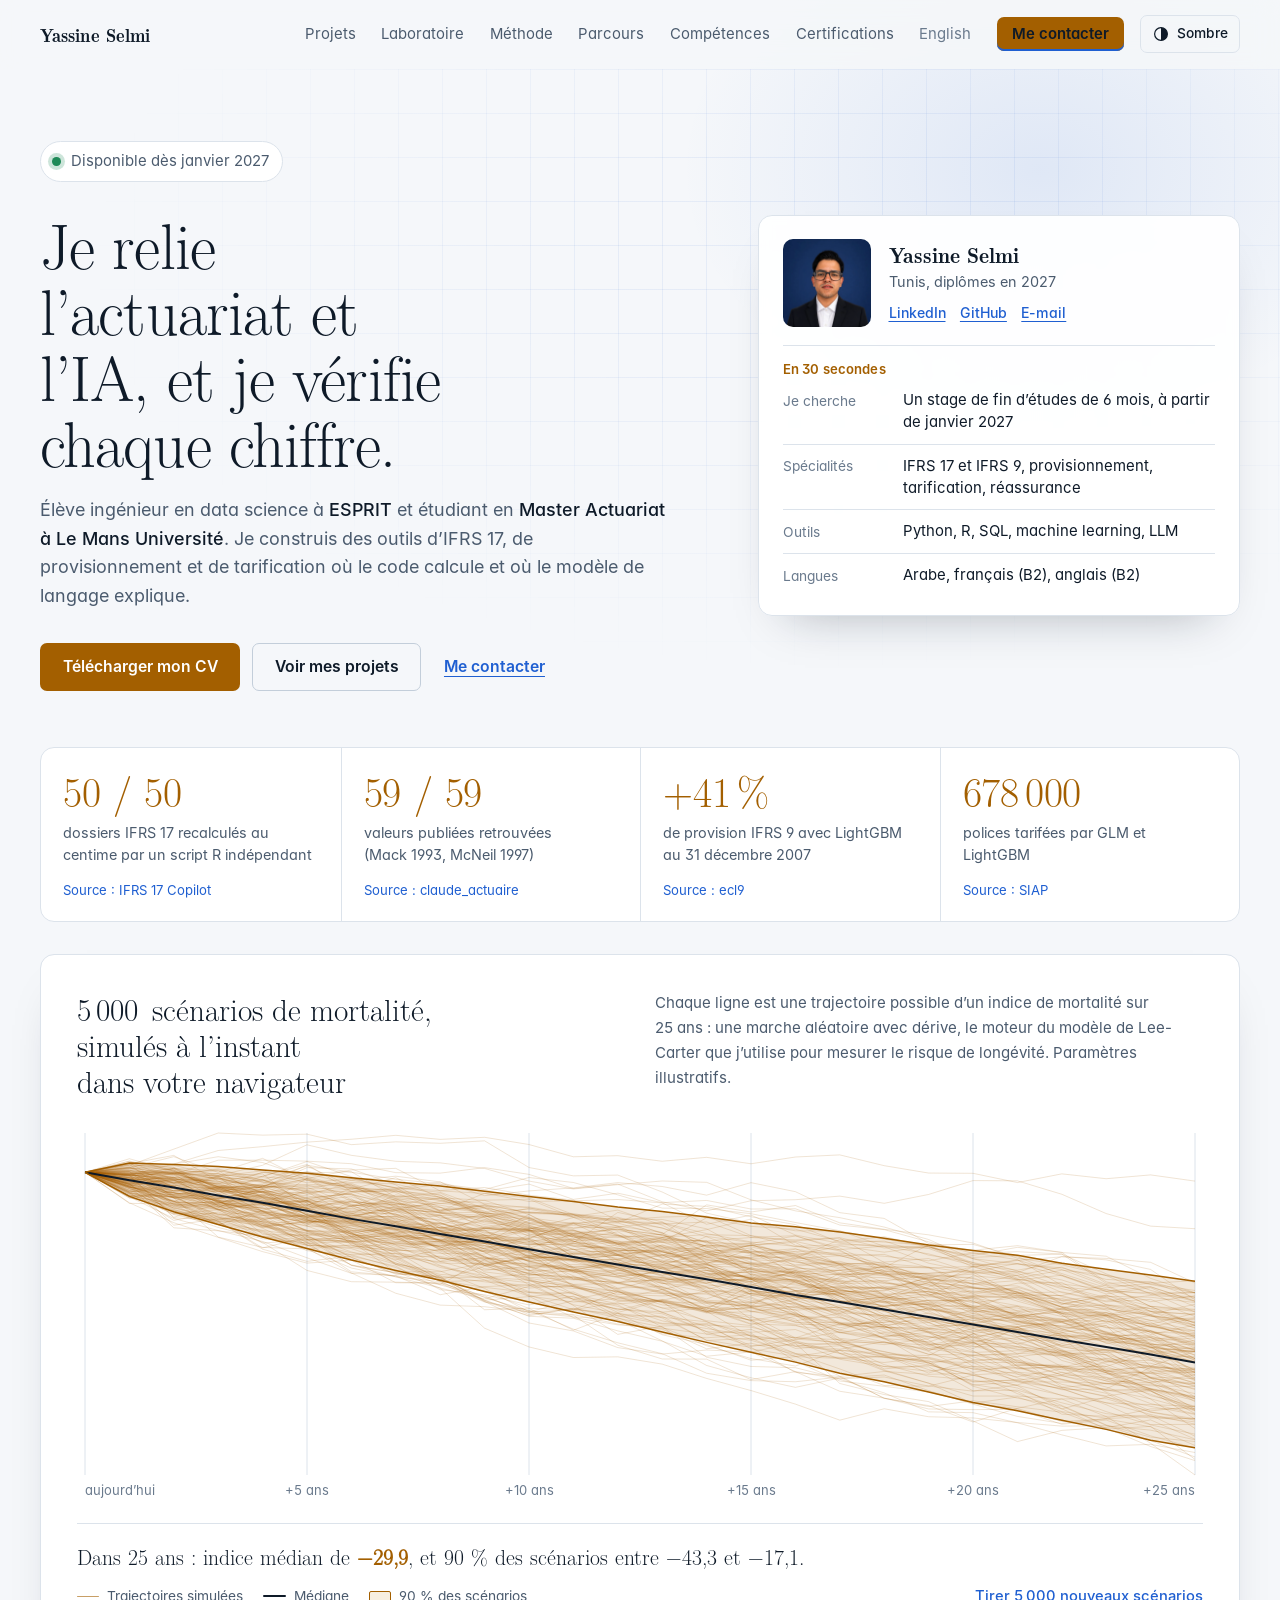
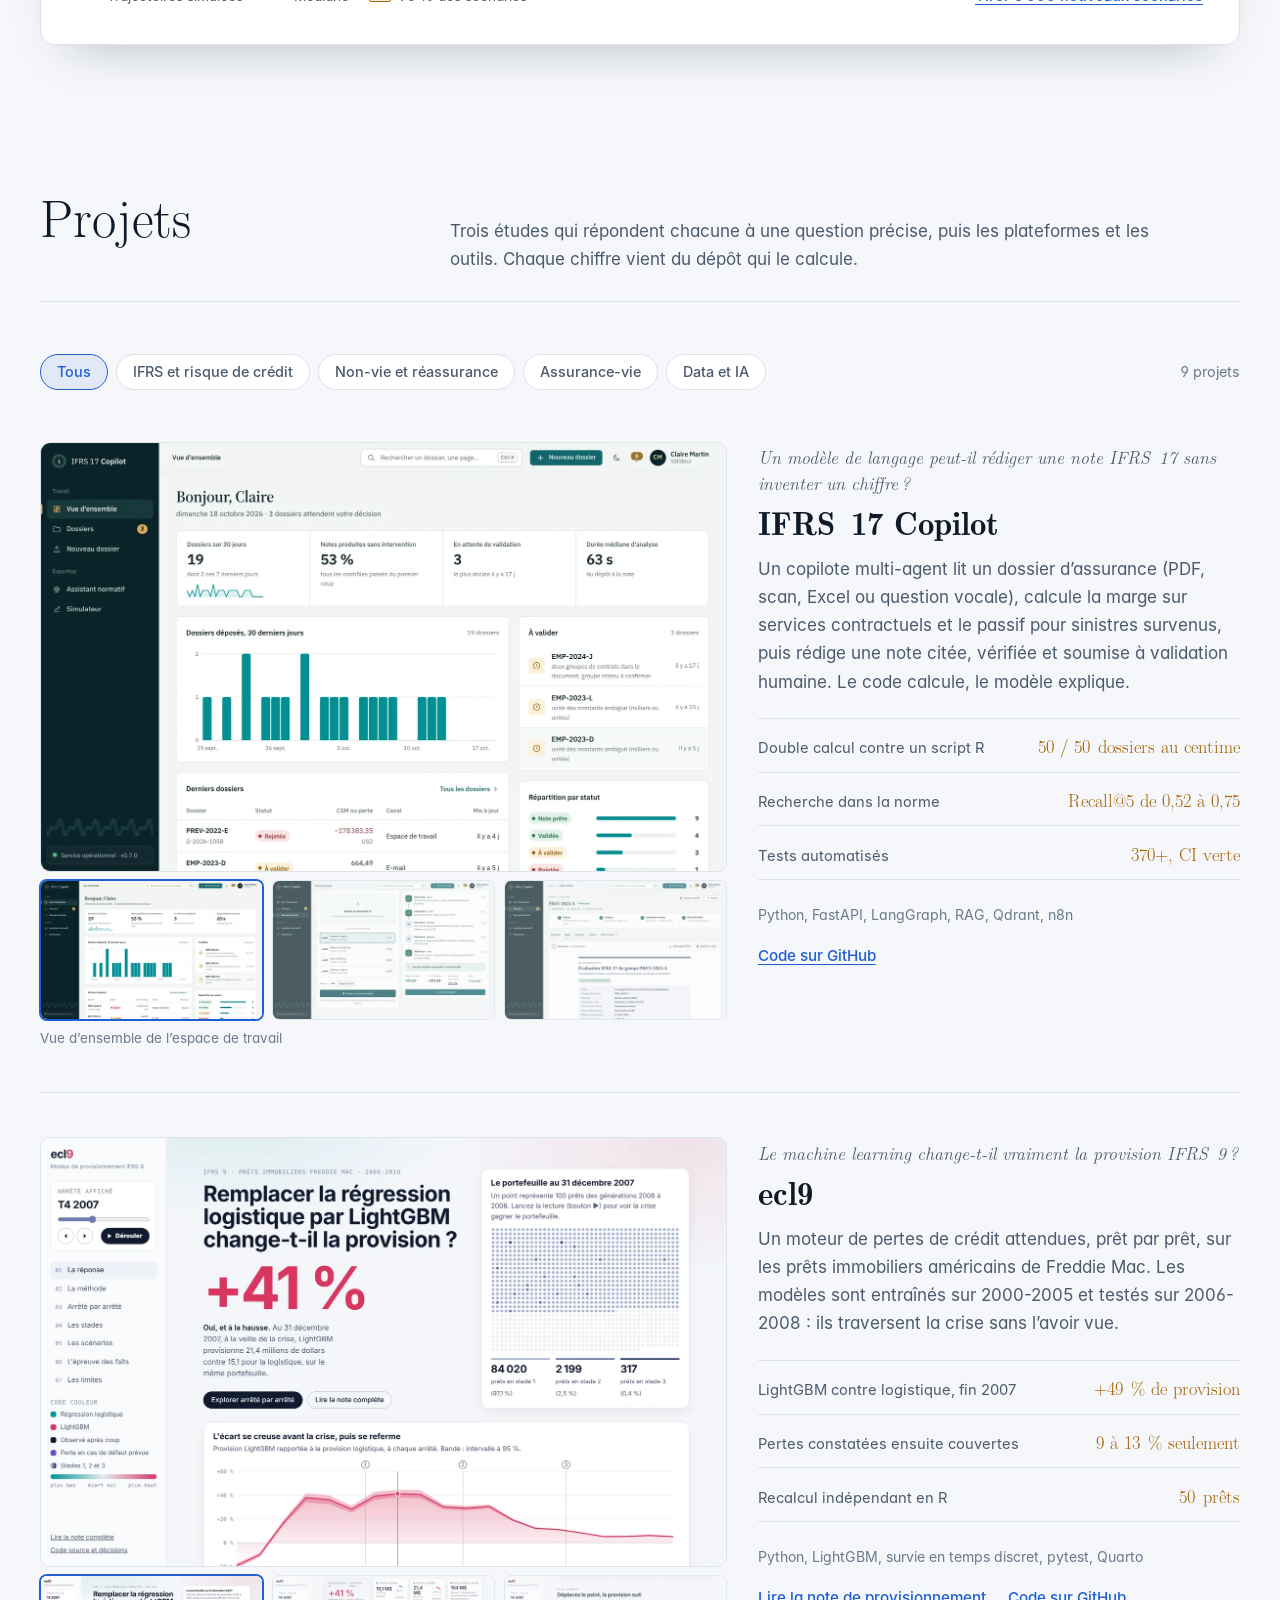
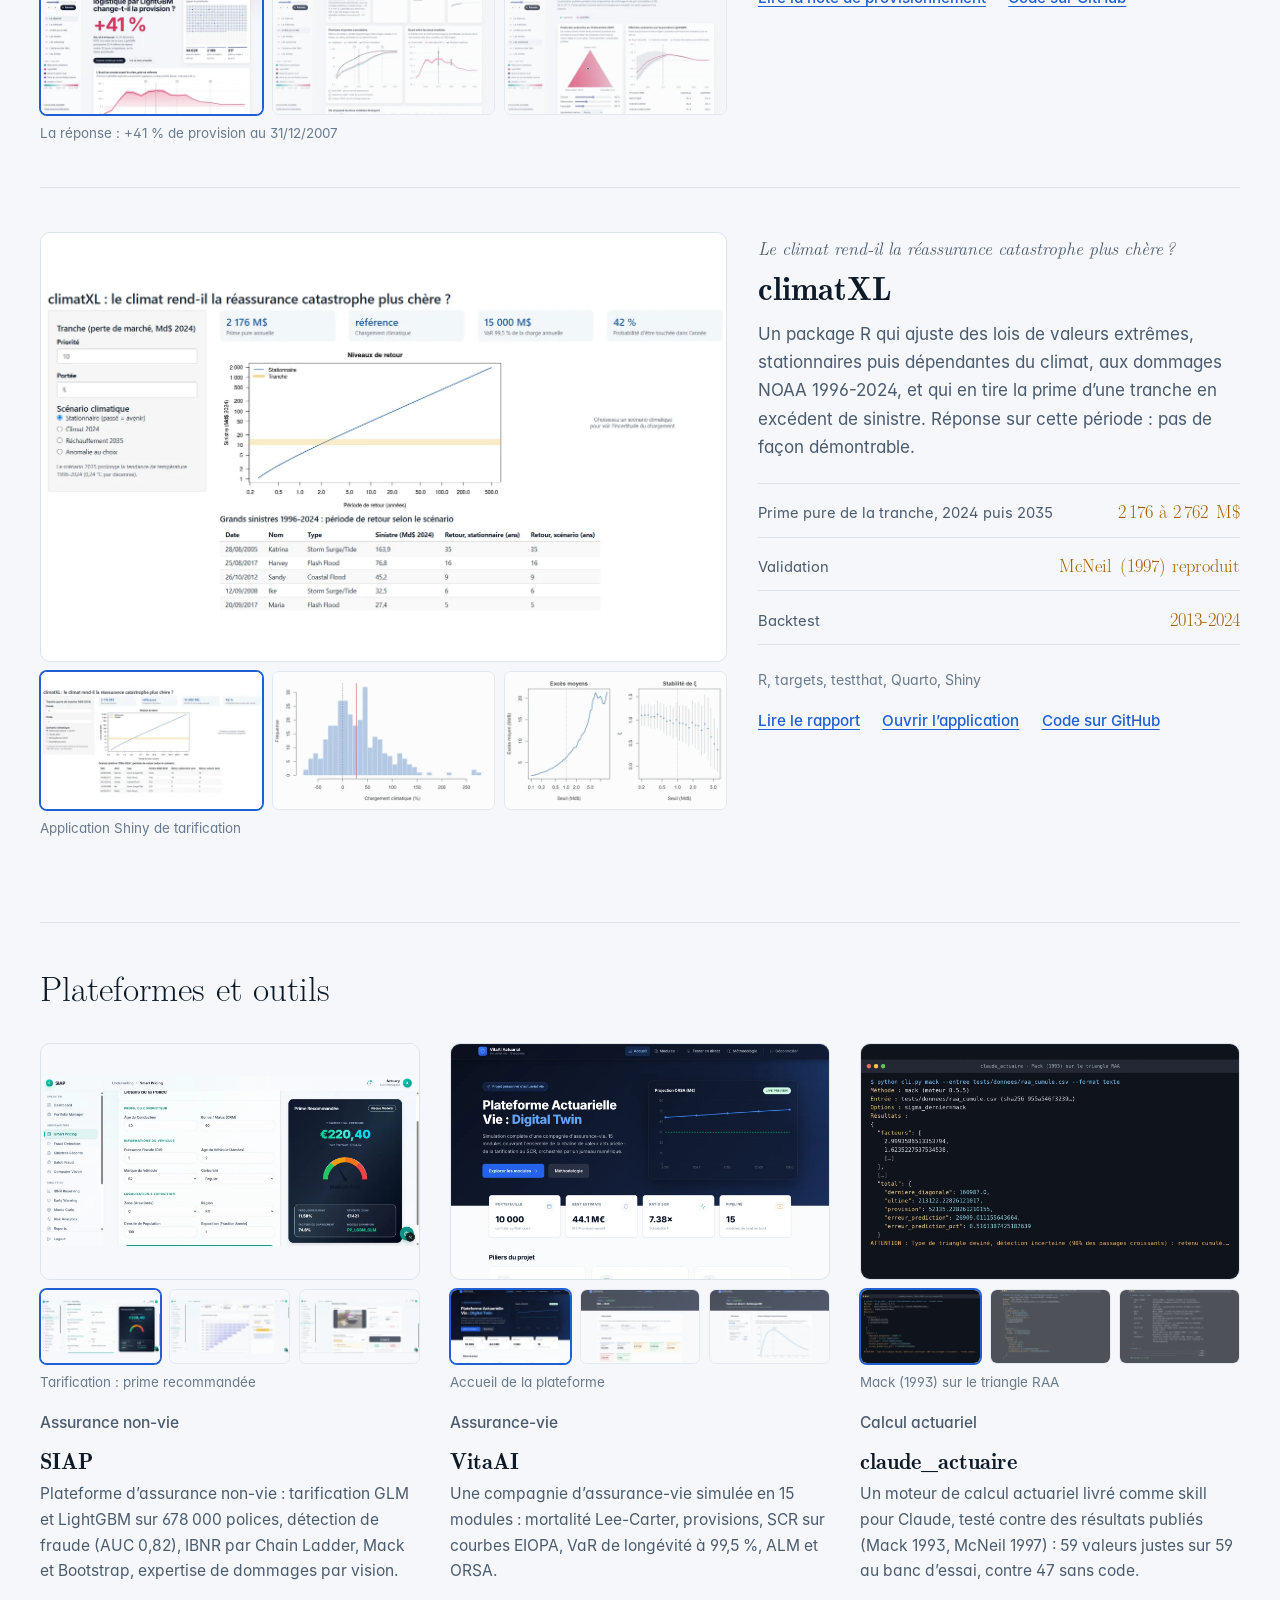
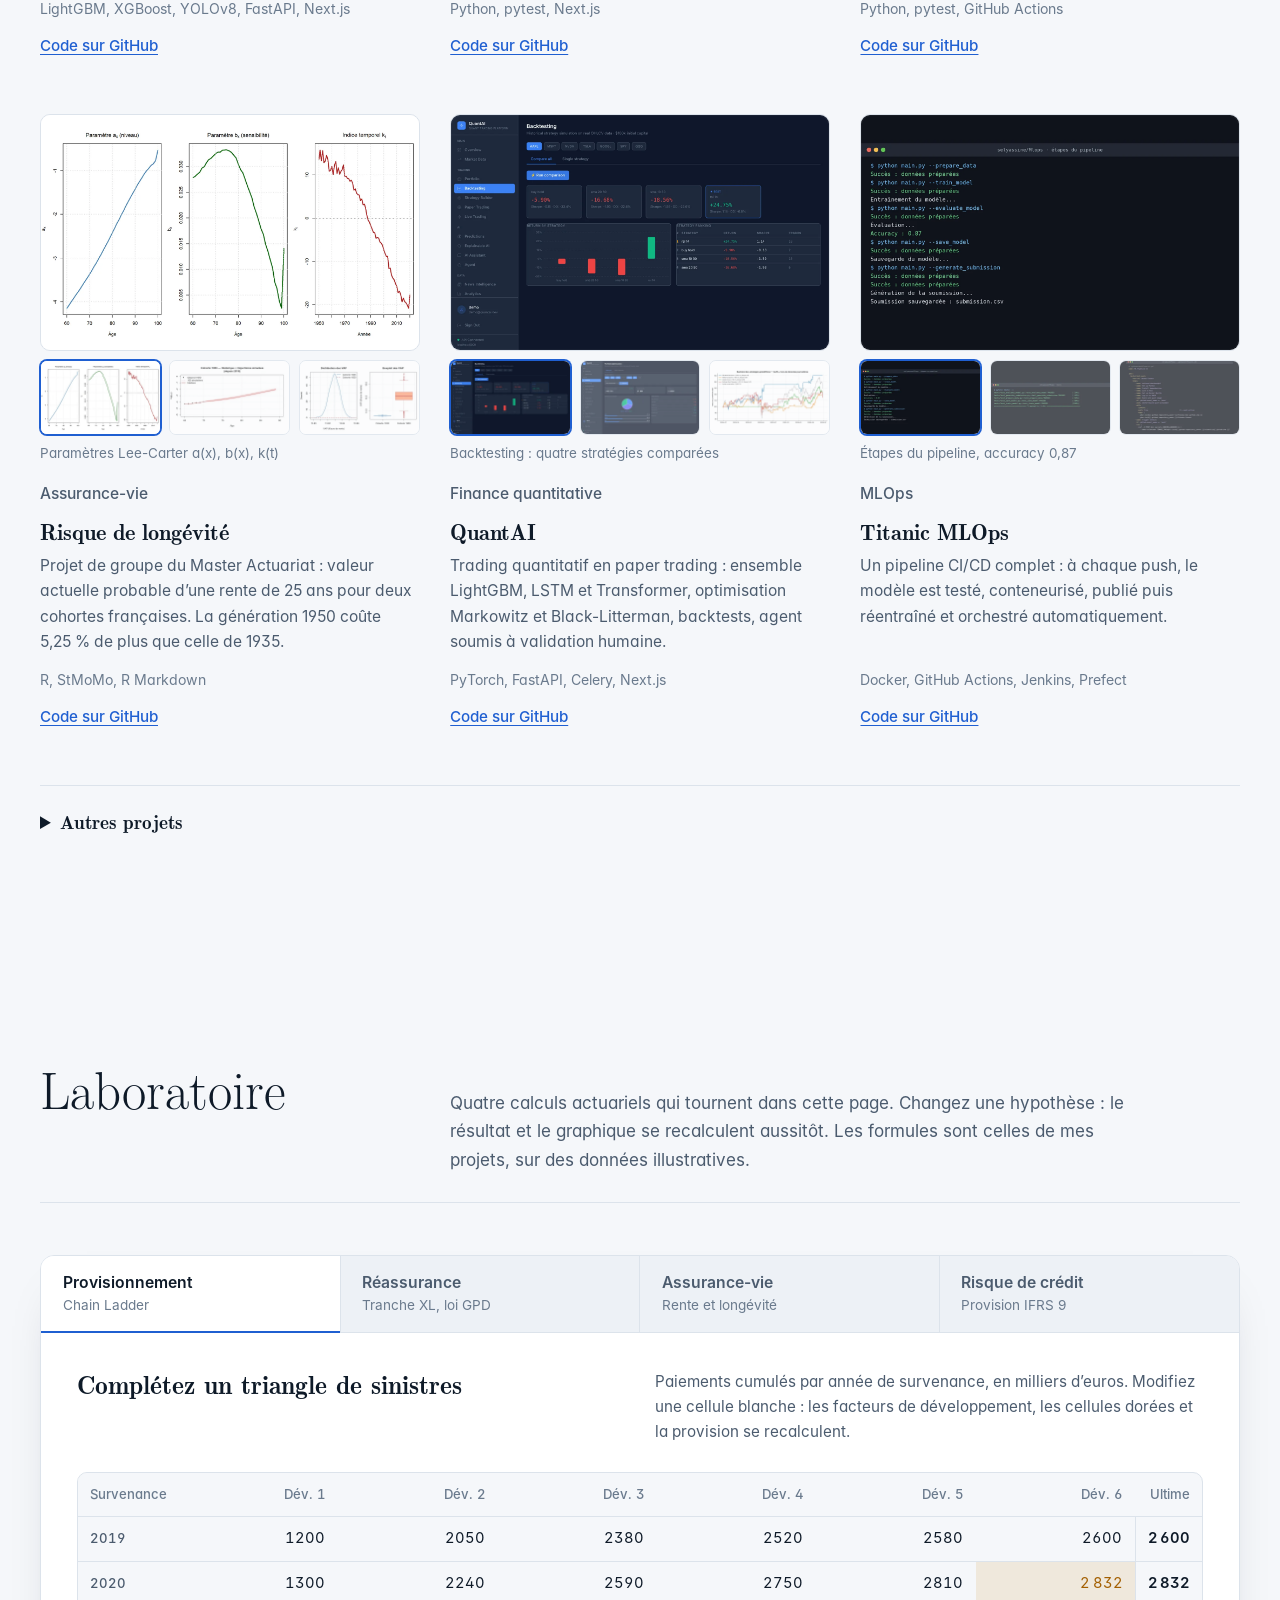
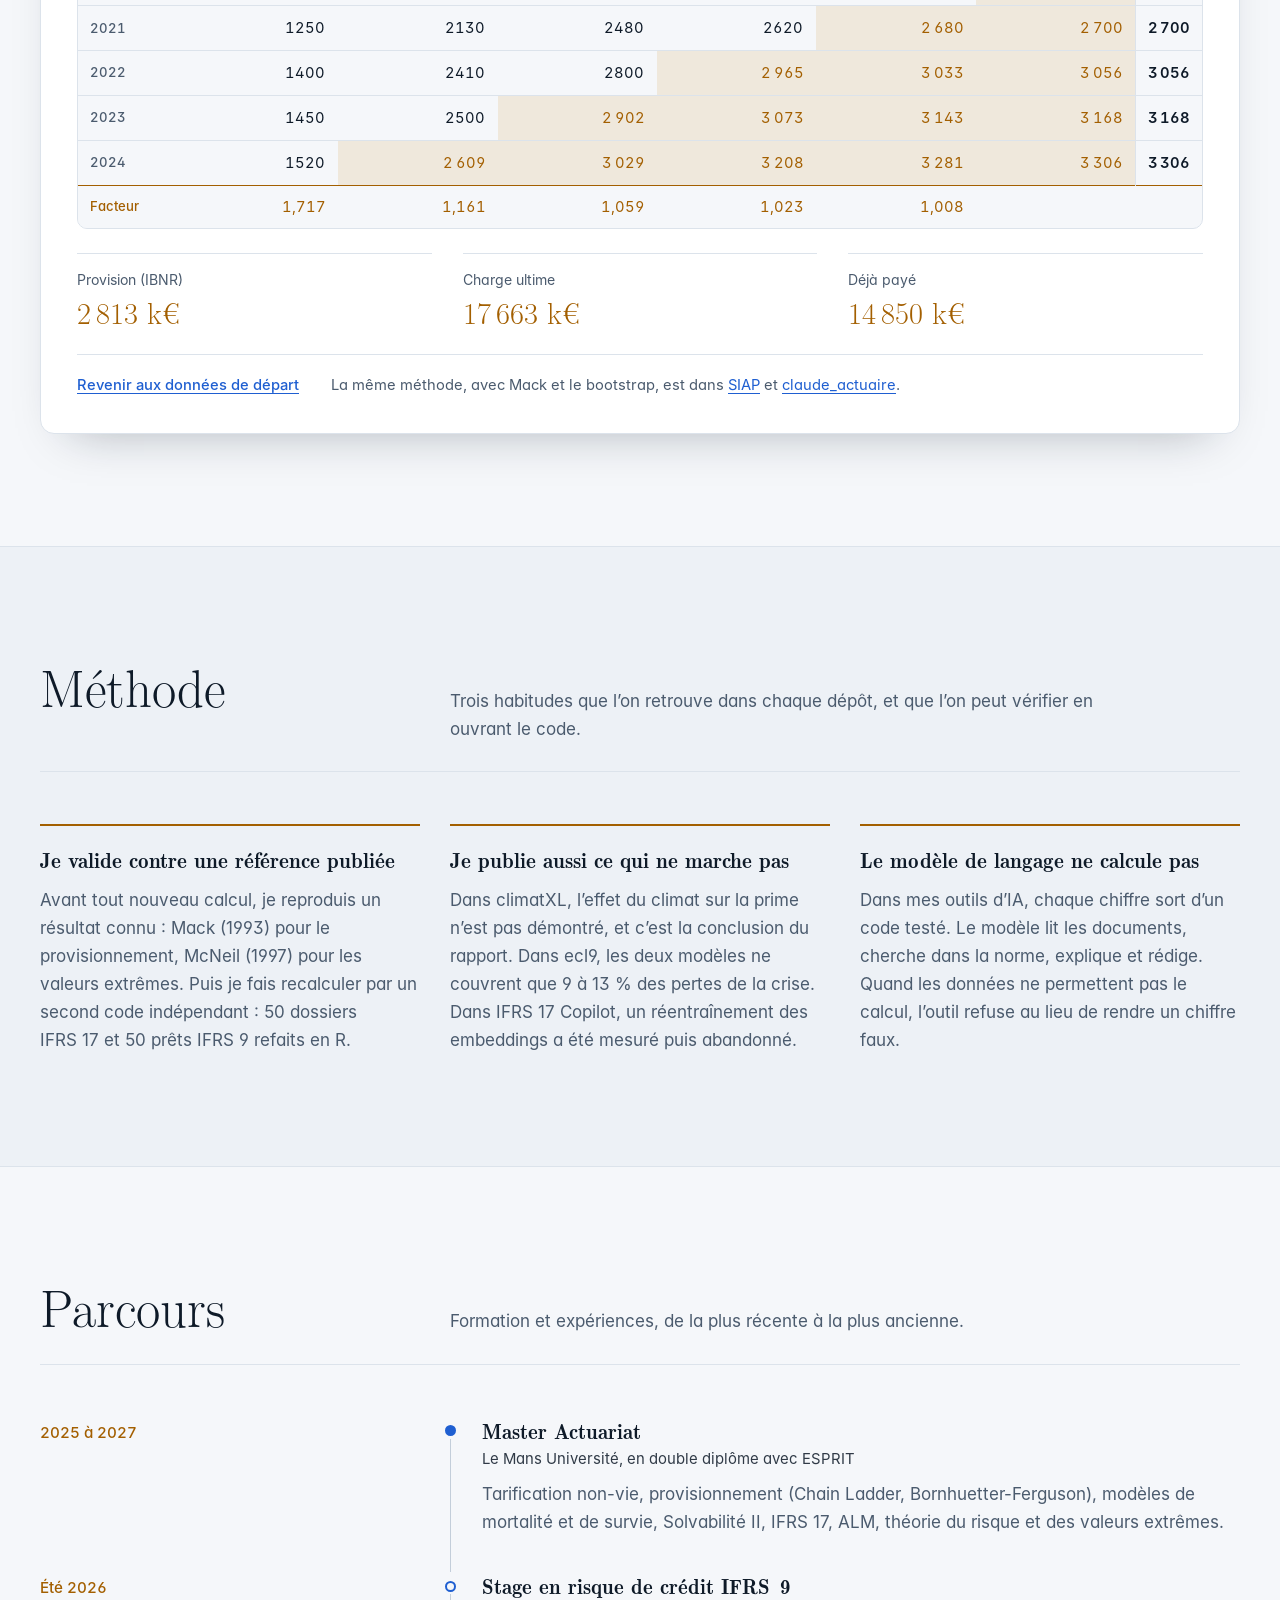
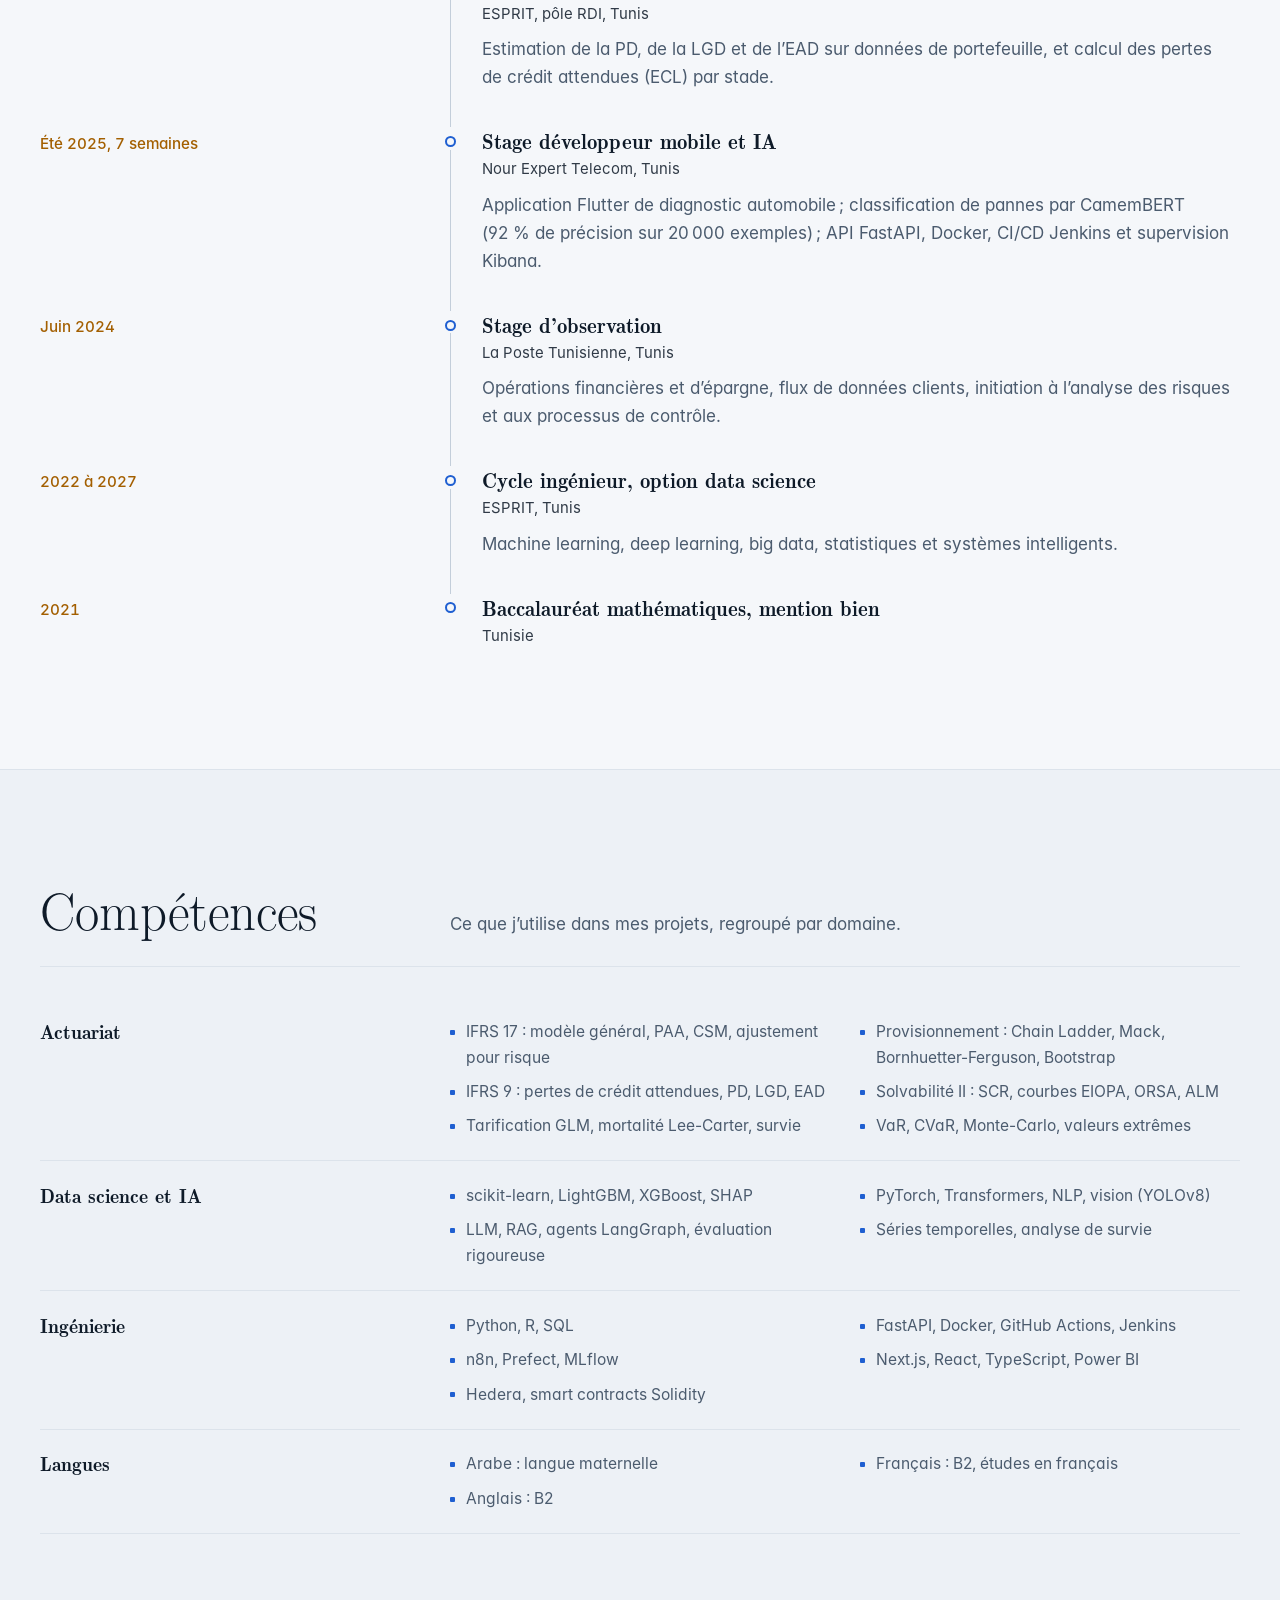
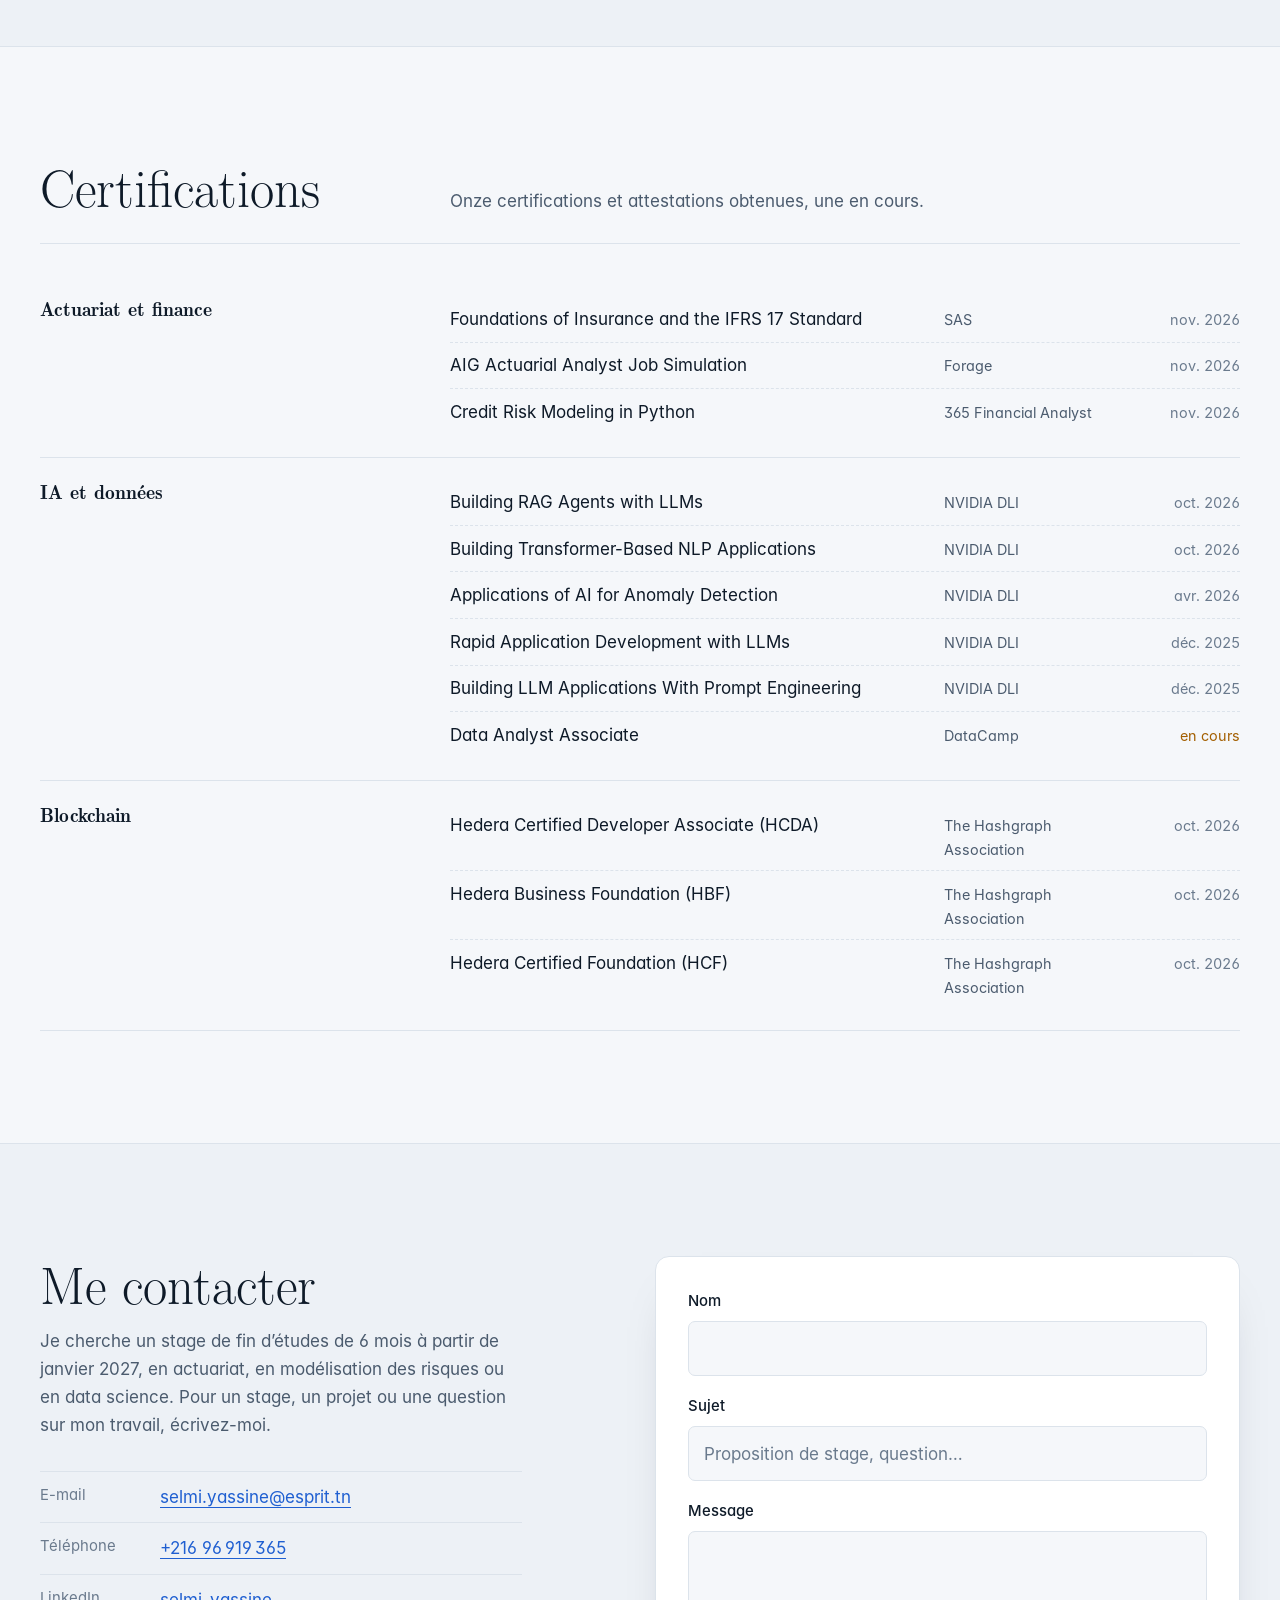
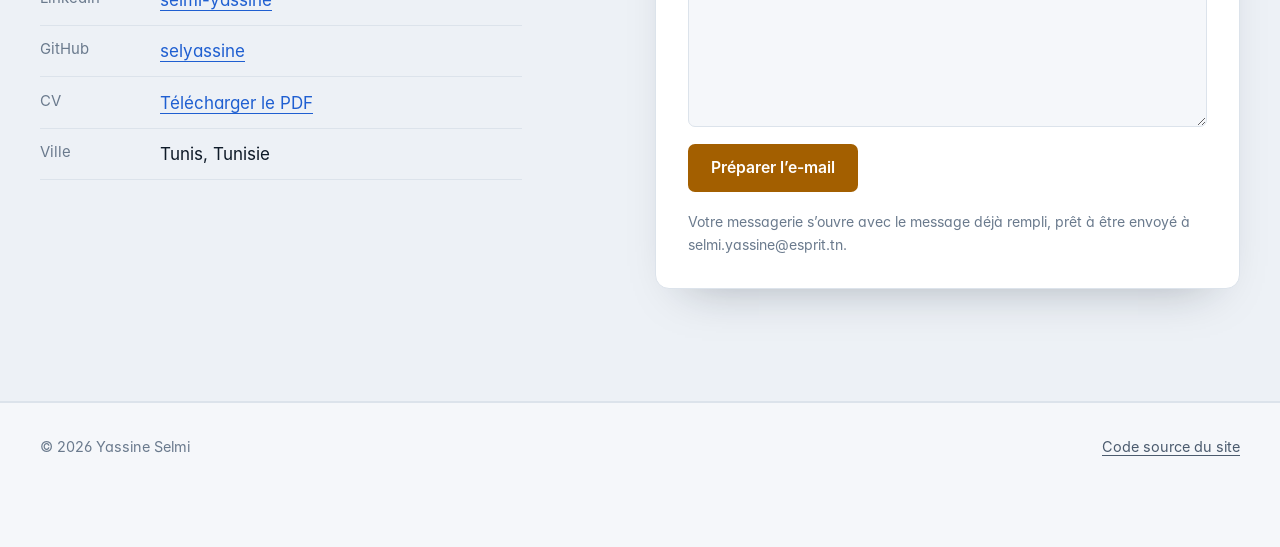
==== commit f3d325b1: "Présentation lisible en 30 secondes, thème fiable et fichiers versionnés" ====
--- a/index.html
+++ b/index.html
@@ -21,7 +21,7 @@
   <link rel="preload" href="assets/fonts/lmroman17-regular.woff" as="font" type="font/woff" crossorigin>
   <link rel="preload" href="assets/fonts/inter-400.woff" as="font" type="font/woff" crossorigin>
   <script>try{var t=localStorage.getItem("theme");if(t==="light"||t==="dark")document.documentElement.dataset.theme=t}catch(e){}</script>
-  <link rel="stylesheet" href="assets/style.css">
+  <link rel="stylesheet" href="assets/style.css?v=20261117b">
   <script type="application/ld+json">
   {"@context":"https://schema.org","@type":"Person","name":"Yassine Selmi","jobTitle":"Élève ingénieur data science et étudiant en actuariat","url":"https://selyassine.github.io/","email":"mailto:selmi.yassine@esprit.tn","address":{"@type":"PostalAddress","addressLocality":"Tunis","addressCountry":"TN"},"alumniOf":[{"@type":"CollegeOrUniversity","name":"ESPRIT"},{"@type":"CollegeOrUniversity","name":"Le Mans Université"}],"sameAs":["https://github.com/selyassine","https://www.linkedin.com/in/selmi-yassine-437503311/"]}
   </script>
@@ -45,7 +45,7 @@
           <li><a class="nav__cta" href="#contact">Me contacter</a></li>
         </ul>
       </nav>
-      <button class="nav__theme" id="theme-toggle" type="button" aria-label="Passer au thème clair"><svg viewBox="0 0 24 24" width="18" height="18" aria-hidden="true" focusable="false"><circle cx="12" cy="12" r="8.5" fill="none" stroke="currentColor" stroke-width="1.6"/><path d="M12 3.5a8.5 8.5 0 0 1 0 17z" fill="currentColor"/></svg></button>
+      <button class="nav__theme" id="theme-toggle" type="button" aria-label="Passer au thème clair"><svg viewBox="0 0 24 24" width="18" height="18" aria-hidden="true" focusable="false"><circle cx="12" cy="12" r="8.5" fill="none" stroke="currentColor" stroke-width="1.6"/><path d="M12 3.5a8.5 8.5 0 0 1 0 17z" fill="currentColor"/></svg><span class="nav__theme-label">Thème</span></button>
     </div>
   </header>
 
@@ -54,28 +54,29 @@
     <section class="hero" aria-labelledby="titre">
       <div class="wrap hero__grid">
         <div class="hero__text">
-          <p class="status"><span class="status__dot" aria-hidden="true"></span>Disponible pour un stage de fin d’études de 6 mois, à partir de janvier 2027</p>
-          <h1 id="titre">Je relie le calcul actuariel et l’intelligence artificielle, et je vérifie chaque chiffre.</h1>
+          <p class="status"><span class="status__dot" aria-hidden="true"></span>Disponible dès janvier 2027</p>
+          <h1 id="titre">Je relie l’actuariat et l’IA, et je vérifie chaque chiffre.</h1>
           <p class="lead">Élève ingénieur en data science à <strong>ESPRIT</strong> et étudiant en <strong>Master Actuariat à Le Mans Université</strong>. Je construis des outils d’IFRS 17, de provisionnement et de tarification où le code calcule et où le modèle de langage explique.</p>
           <div class="actions">
-            <a class="btn btn--primary" href="#projets">Voir mes projets</a>
-            <a class="btn btn--ghost" href="assets/CV_Yassine_Selmi.pdf" download>Télécharger mon CV</a>
-          </div>
-          <ul class="links" aria-label="Profils en ligne">
-            <li><a href="https://github.com/selyassine" rel="me">GitHub</a></li>
-            <li><a href="https://www.linkedin.com/in/selmi-yassine-437503311/" rel="me">LinkedIn</a></li>
-            <li><a href="mailto:selmi.yassine@esprit.tn">selmi.yassine@esprit.tn</a></li>
-          </ul>
-        </div>
-        <aside class="idcard" aria-label="En bref">
-          <img class="idcard__photo" src="assets/img/yassine-selmi.webp" width="720" height="720" alt="Portrait de Yassine Selmi" fetchpriority="high">
-          <div class="idcard__body">
-            <p class="idcard__name">Yassine Selmi</p>
-            <p class="idcard__place">Tunis, diplômes en 2027</p>
-          </div>
+            <a class="btn btn--primary" href="assets/CV_Yassine_Selmi.pdf" download>Télécharger mon CV</a>
+            <a class="btn btn--ghost" href="#projets">Voir mes projets</a>
+            <a class="btn btn--quiet" href="#contact">Me contacter</a>
+          </div>
+        </div>
+        <aside class="idcard" aria-labelledby="idcard-title">
+          <div class="idcard__head">
+            <img class="idcard__photo" src="assets/img/yassine-selmi.webp" width="720" height="720" alt="Portrait de Yassine Selmi" fetchpriority="high">
+            <div>
+              <p class="idcard__name">Yassine Selmi</p>
+              <p class="idcard__place">Tunis, diplômes en 2027</p>
+              <p class="idcard__links"><a href="https://www.linkedin.com/in/selmi-yassine-437503311/" rel="me">LinkedIn</a><a href="https://github.com/selyassine" rel="me">GitHub</a><a href="mailto:selmi.yassine@esprit.tn">E-mail</a></p>
+            </div>
+          </div>
+          <h2 class="idcard__title" id="idcard-title">En 30 secondes</h2>
           <dl class="idcard__facts">
-            <div><dt>Formation</dt><dd>Ingénieur data science, ESPRIT<br>Master Actuariat, Le Mans Université</dd></div>
-            <div><dt>Domaines</dt><dd>IFRS 17 et IFRS 9, provisionnement, réassurance, tarification</dd></div>
+            <div><dt>Je cherche</dt><dd>Un stage de fin d’études de 6 mois, à partir de janvier 2027</dd></div>
+            <div><dt>Spécialités</dt><dd>IFRS 17 et IFRS 9, provisionnement, tarification, réassurance</dd></div>
+            <div><dt>Outils</dt><dd>Python, R, SQL, machine learning, LLM</dd></div>
             <div><dt>Langues</dt><dd>Arabe, français (B2), anglais (B2)</dd></div>
           </dl>
         </aside>
@@ -83,6 +84,13 @@
 
       <!-- Le moment fort : 5 000 trajectoires simulées en direct -->
       <div class="wrap">
+        <ul class="proofs" aria-label="Chiffres vérifiables, chacun relié au dépôt qui le calcule">
+          <li><a href="https://github.com/selyassine/ifrs17-copilot"><span class="proof__value">50 / 50</span><span class="proof__label">dossiers IFRS 17 recalculés au centime par un script R indépendant</span><span class="proof__src">Source : IFRS 17 Copilot</span></a></li>
+          <li><a href="https://github.com/selyassine/claude_actuaire"><span class="proof__value">59 / 59</span><span class="proof__label">valeurs publiées retrouvées (Mack 1993, McNeil 1997)</span><span class="proof__src">Source : claude_actuaire</span></a></li>
+          <li><a href="https://github.com/selyassine/ecl9"><span class="proof__value">+41 %</span><span class="proof__label">de provision IFRS 9 avec LightGBM au 31 décembre 2007</span><span class="proof__src">Source : ecl9</span></a></li>
+          <li><a href="https://github.com/selyassine/SIAP"><span class="proof__value">678 000</span><span class="proof__label">polices tarifées par GLM et LightGBM</span><span class="proof__src">Source : SIAP</span></a></li>
+        </ul>
+
         <figure class="sim" id="sim">
           <figcaption class="sim__head">
             <h2 class="sim__title">5 000 scénarios de mortalité, simulés à l’instant dans votre navigateur</h2>
@@ -99,13 +107,6 @@
             <button class="replay" id="sim-replay" type="button">Tirer 5 000 nouveaux scénarios</button>
           </div>
         </figure>
-
-        <ul class="proofs" aria-label="Chiffres vérifiables, chacun relié au dépôt qui le calcule">
-          <li><a href="https://github.com/selyassine/ifrs17-copilot"><span class="proof__value">50 / 50</span><span class="proof__label">dossiers IFRS 17 recalculés au centime par un script R indépendant</span><span class="proof__src">Source : IFRS 17 Copilot</span></a></li>
-          <li><a href="https://github.com/selyassine/claude_actuaire"><span class="proof__value">59 / 59</span><span class="proof__label">valeurs publiées retrouvées (Mack 1993, McNeil 1997)</span><span class="proof__src">Source : claude_actuaire</span></a></li>
-          <li><a href="https://github.com/selyassine/ecl9"><span class="proof__value">+41 %</span><span class="proof__label">de provision IFRS 9 avec LightGBM au 31 décembre 2007</span><span class="proof__src">Source : ecl9</span></a></li>
-          <li><a href="https://github.com/selyassine/SIAP"><span class="proof__value">678 000</span><span class="proof__label">polices tarifées par GLM et LightGBM</span><span class="proof__src">Source : SIAP</span></a></li>
-        </ul>
       </div>
     </section>
 
@@ -218,6 +219,7 @@
               </div>
               <figcaption class="gallery__caption">Tarification : prime recommandée</figcaption>
             </figure>
+            <p class="project__domain">Assurance non-vie</p>
             <h3><a href="https://github.com/selyassine/SIAP">SIAP</a></h3>
             <p>Plateforme d’assurance non-vie : tarification GLM et LightGBM sur 678 000 polices, détection de fraude (AUC 0,82), IBNR par Chain Ladder, Mack et Bootstrap, expertise de dommages par vision.</p>
             <p class="stack">LightGBM, XGBoost, YOLOv8, FastAPI, Next.js</p>
@@ -235,6 +237,7 @@
               </div>
               <figcaption class="gallery__caption">Accueil de la plateforme</figcaption>
             </figure>
+            <p class="project__domain">Assurance-vie</p>
             <h3><a href="https://github.com/selyassine/VITA">VitaAI</a></h3>
             <p>Une compagnie d’assurance-vie simulée en 15 modules : mortalité Lee-Carter, provisions, SCR sur courbes EIOPA, VaR de longévité à 99,5 %, ALM et ORSA.</p>
             <p class="stack">Python, pytest, Next.js</p>
@@ -252,6 +255,7 @@
               </div>
               <figcaption class="gallery__caption">Mack (1993) sur le triangle RAA</figcaption>
             </figure>
+            <p class="project__domain">Calcul actuariel</p>
             <h3><a href="https://github.com/selyassine/claude_actuaire">claude_actuaire</a></h3>
             <p>Un moteur de calcul actuariel livré comme skill pour Claude, testé contre des résultats publiés (Mack 1993, McNeil 1997) : 59 valeurs justes sur 59 au banc d’essai, contre 47 sans code.</p>
             <p class="stack">Python, pytest, GitHub Actions</p>
@@ -269,6 +273,7 @@
               </div>
               <figcaption class="gallery__caption">Paramètres Lee-Carter a(x), b(x), k(t)</figcaption>
             </figure>
+            <p class="project__domain">Assurance-vie</p>
             <h3><a href="https://github.com/selyassine/actuariat-vie-longevite">Risque de longévité</a></h3>
             <p>Projet de groupe du Master Actuariat : valeur actuelle probable d’une rente de 25 ans pour deux cohortes françaises. La génération 1950 coûte 5,25 % de plus que celle de 1935.</p>
             <p class="stack">R, StMoMo, R Markdown</p>
@@ -286,6 +291,7 @@
               </div>
               <figcaption class="gallery__caption">Backtesting : quatre stratégies comparées</figcaption>
             </figure>
+            <p class="project__domain">Finance quantitative</p>
             <h3><a href="https://github.com/selyassine/Quant">QuantAI</a></h3>
             <p>Trading quantitatif en paper trading : ensemble LightGBM, LSTM et Transformer, optimisation Markowitz et Black-Litterman, backtests, agent soumis à validation humaine.</p>
             <p class="stack">PyTorch, FastAPI, Celery, Next.js</p>
@@ -303,6 +309,7 @@
               </div>
               <figcaption class="gallery__caption">Étapes du pipeline, accuracy 0,87</figcaption>
             </figure>
+            <p class="project__domain">MLOps</p>
             <h3><a href="https://github.com/selyassine/Mlops">Titanic MLOps</a></h3>
             <p>Un pipeline CI/CD complet : à chaque push, le modèle est testé, conteneurisé, publié puis réentraîné et orchestré automatiquement.</p>
             <p class="stack">Docker, GitHub Actions, Jenkins, Prefect</p>
@@ -673,6 +680,6 @@
     </div>
   </footer>
 
-  <script src="assets/main.js" defer></script>
+  <script src="assets/main.js?v=20261117b" defer></script>
 </body>
 </html>
--- a/assets/style.css
+++ b/assets/style.css
@@ -35,6 +35,8 @@
   --ok: #4CC38A;
   --danger: #F2918A;
   --shadow: 0 24px 48px -28px rgba(0, 0, 0, .75);
+  --grid: rgba(127, 178, 255, .07);
+  --glow: rgba(127, 178, 255, .16);
 
   --display: "Latin Modern", "Latin Modern Roman", "CMU Serif", Georgia, serif;
   --demi: "Latin Modern Demi", "Latin Modern", Georgia, serif;
@@ -70,6 +72,8 @@
   --ok: #1E8A57;
   --danger: #B3261E;
   --shadow: 0 24px 48px -30px rgba(14, 26, 40, .35);
+  --grid: rgba(31, 95, 209, .07);
+  --glow: rgba(31, 95, 209, .10);
 }
 @media (prefers-color-scheme: light) {
   :root:not([data-theme="dark"]) {
@@ -79,6 +83,7 @@
     --obs: #1F5FD1; --obs-soft: rgba(31, 95, 209, .09);
     --proj: #A35F00; --proj-hover: #8A5000; --proj-soft: rgba(196, 121, 0, .12); --on-proj: #FFFFFF;
     --ok: #1E8A57; --danger: #B3261E; --shadow: 0 24px 48px -30px rgba(14, 26, 40, .35);
+    --grid: rgba(31, 95, 209, .07); --glow: rgba(31, 95, 209, .10);
   }
 }
 
@@ -137,6 +142,7 @@
   font: 500 .92rem/1 var(--sans); color: var(--text); background: none;
   border: 1px solid var(--line); border-radius: var(--r-sm); cursor: pointer;
 }
+.nav__theme-label { font-size: .86rem; }
 .nav__theme:hover, .nav__toggle:hover { border-color: var(--line-strong); background: var(--surface); }
 .nav__toggle { display: none; }
 @media (max-width: 1040px) {
@@ -164,54 +170,62 @@
 .btn--primary:hover { background: var(--proj-hover); color: var(--on-proj); }
 .btn--ghost { border-color: var(--line-strong); color: var(--text); }
 .btn--ghost:hover { border-color: var(--text); color: var(--text); }
+.btn--quiet { color: var(--obs); padding-left: .6rem; padding-right: .6rem; text-decoration: underline; text-underline-offset: .25em; text-decoration-thickness: 1px; }
+.btn--quiet:hover { color: var(--text); }
 .replay { background: none; border: 0; padding: 0; color: var(--obs); font: 500 .92rem/1.4 var(--sans); text-decoration: underline; text-underline-offset: .22em; text-decoration-thickness: 1px; cursor: pointer; }
 .replay:hover { color: var(--text); }
 
 /* ---------- Présentation ---------- */
-.hero { padding: clamp(2.75rem, 7vw, 5.5rem) 0 clamp(1rem, 3vw, 2rem); }
+.hero { position: relative; isolation: isolate; padding: clamp(2.5rem, 6vw, 4.5rem) 0 clamp(1rem, 3vw, 2rem); }
+.hero::before {
+  content: ""; position: absolute; inset: 0 0 auto; height: min(760px, 100%); z-index: -1; pointer-events: none;
+  background-image: linear-gradient(var(--grid) 1px, transparent 1px), linear-gradient(90deg, var(--grid) 1px, transparent 1px);
+  background-size: 44px 44px; background-position: center top;
+  -webkit-mask-image: radial-gradient(ellipse 75% 70% at 65% 25%, #000 25%, transparent 78%);
+  mask-image: radial-gradient(ellipse 75% 70% at 65% 25%, #000 25%, transparent 78%);
+}
+.hero::after { content: ""; position: absolute; z-index: -1; pointer-events: none; width: 720px; height: 520px; right: -120px; top: -160px; background: radial-gradient(closest-side, var(--glow), transparent); }
 .hero__grid { display: grid; grid-template-columns: repeat(12, minmax(0, 1fr)); column-gap: var(--col-gap); row-gap: 2.5rem; align-items: start; }
-.hero__text { grid-column: 1 / span 8; padding-top: .25rem; }
+.hero__text { grid-column: 1 / span 7; align-self: center; }
 .status { display: inline-flex; align-items: center; gap: .6rem; color: var(--muted); font-size: .93rem; padding: .45rem .85rem .45rem .7rem; border: 1px solid var(--line); border-radius: 999px; background: var(--surface); margin-bottom: 1.75rem; }
 .status__dot { width: .55rem; height: .55rem; flex: none; border-radius: 50%; background: var(--ok); box-shadow: 0 0 0 4px color-mix(in srgb, var(--ok) 22%, transparent); }
-.hero h1 { font-size: clamp(2.4rem, 4.7vw, 3.85rem); line-height: 1.05; letter-spacing: -.012em; max-width: 21ch; }
-.lead { margin-top: 1.6rem; color: var(--muted); font-size: clamp(1.06rem, 1.4vw, 1.2rem); line-height: 1.6; max-width: 58ch; }
+.hero h1 { font-size: clamp(2.5rem, 5vw, 4.15rem); line-height: 1.03; letter-spacing: -.014em; max-width: 16ch; }
+.lead { margin-top: 1.4rem; color: var(--muted); font-size: clamp(1.06rem, 1.4vw, 1.2rem); line-height: 1.6; max-width: 58ch; }
 .lead strong { color: var(--text); font-weight: 500; }
-.actions { display: flex; flex-wrap: wrap; gap: .75rem; margin-top: 2.1rem; }
+.actions { display: flex; flex-wrap: wrap; align-items: center; gap: .75rem; margin-top: 2rem; }
 .links { display: flex; flex-wrap: wrap; gap: .4rem 1.6rem; margin-top: 1.6rem; font-size: .93rem; }
 .links a { color: var(--muted); }
 .links a:hover { color: var(--obs); }
 
-/* Fiche d'identité à côté du titre */
+/* Fiche « en 30 secondes » : qui, quoi, quand */
 .idcard {
-  grid-column: 9 / span 4; align-self: start;
-  border: 1px solid var(--line); border-radius: var(--r-lg); background: var(--surface);
-  padding: 1rem; box-shadow: var(--shadow);
-}
-.idcard__photo { width: 100%; aspect-ratio: 1; object-fit: cover; object-position: 50% 30%; border-radius: var(--r-md); }
-.idcard__body { padding: 1rem .25rem .25rem; }
-.idcard__name { font-family: var(--demi); font-size: 1.3rem; line-height: 1.2; }
-.idcard__place { color: var(--muted); font-size: .9rem; margin-top: .15rem; }
-.idcard__facts { margin-top: .75rem; }
-.idcard__facts div { padding: .7rem .25rem; border-top: 1px solid var(--line); }
-.idcard__facts dt { color: var(--faint); font-size: .8rem; margin-bottom: .15rem; }
-.idcard__facts dd { font-size: .92rem; line-height: 1.5; }
-@media (max-width: 960px) {
-  .hero__text { grid-column: 1 / -1; }
-  .idcard { grid-column: 1 / -1; display: grid; grid-template-columns: 9rem 1fr; gap: 0 1.25rem; align-items: start; }
-  .idcard__photo { grid-row: span 2; }
-  .idcard__body { padding: .25rem 0 0; }
-  .idcard__facts { grid-column: 2; margin-top: .5rem; }
-}
-@media (max-width: 560px) {
-  .idcard { grid-template-columns: 1fr; }
-  .idcard__photo { grid-row: auto; width: 8rem; }
-  .idcard__body { padding-top: 1rem; }
-  .idcard__facts { grid-column: 1; }
+  grid-column: 8 / span 5; align-self: center;
+  border: 1px solid var(--line); border-radius: var(--r-lg); background: color-mix(in srgb, var(--surface) 92%, transparent);
+  -webkit-backdrop-filter: blur(6px); backdrop-filter: blur(6px);
+  padding: 1.4rem 1.5rem 1.1rem; box-shadow: var(--shadow);
+}
+.idcard__head { display: grid; grid-template-columns: 5.5rem 1fr; gap: 1.1rem; align-items: center; padding-bottom: 1.15rem; border-bottom: 1px solid var(--line); }
+.idcard__photo { width: 5.5rem; height: 5.5rem; object-fit: cover; object-position: 50% 22%; border-radius: var(--r-md); }
+.idcard__name { font-family: var(--demi); font-size: 1.35rem; line-height: 1.15; }
+.idcard__place { color: var(--muted); font-size: .9rem; margin-top: .2rem; }
+.idcard__links { display: flex; flex-wrap: wrap; gap: .2rem .9rem; margin-top: .45rem; font-size: .88rem; font-weight: 500; }
+.idcard__title { font-family: var(--sans); font-size: .82rem; font-weight: 600; color: var(--proj); margin: 1rem 0 .15rem; letter-spacing: .01em; }
+.idcard__facts div { display: grid; grid-template-columns: 6.6rem 1fr; gap: .9rem; padding: .62rem 0; border-top: 1px solid var(--line); }
+.idcard__facts div:first-child { border-top: 0; }
+.idcard__facts dt { color: var(--faint); font-size: .86rem; padding-top: .05rem; }
+.idcard__facts dd { font-size: .93rem; line-height: 1.5; }
+@media (max-width: 1000px) {
+  .hero__text, .idcard { grid-column: 1 / -1; }
+  .idcard { max-width: 640px; }
+}
+@media (max-width: 420px) {
+  .idcard { padding: 1.1rem 1.1rem .9rem; }
+  .idcard__facts div { grid-template-columns: 1fr; gap: .1rem; }
 }
 
 /* Simulation : l'élément marquant */
 .sim {
-  margin: clamp(3.5rem, 8vw, 5rem) 0 0; padding: clamp(1.25rem, 3vw, 2.25rem);
+  margin: clamp(1.5rem, 3vw, 2rem) 0 0; padding: clamp(1.25rem, 3vw, 2.25rem);
   border: 1px solid var(--line); border-radius: var(--r-lg);
   background:
     linear-gradient(var(--surface), var(--surface)) padding-box;
@@ -238,7 +252,7 @@
 }
 
 /* Chiffres vérifiables */
-.proofs { display: grid; grid-template-columns: repeat(4, minmax(0, 1fr)); margin-top: clamp(1.5rem, 3vw, 2rem); border: 1px solid var(--line); border-radius: var(--r-lg); overflow: hidden; background: var(--surface); }
+.proofs { display: grid; grid-template-columns: repeat(4, minmax(0, 1fr)); margin-top: clamp(2.5rem, 5vw, 3.5rem); border: 1px solid var(--line); border-radius: var(--r-lg); overflow: hidden; background: var(--surface); }
 .proofs li + li { border-left: 1px solid var(--line); }
 .proofs a { display: flex; flex-direction: column; height: 100%; padding: 1.35rem 1.4rem 1.25rem; color: var(--text); text-decoration: none; transition: background .15s; }
 .proofs a:hover { background: var(--raised); color: var(--text); }
@@ -252,8 +266,9 @@
   .proofs li:nth-child(n+3) { border-top: 1px solid var(--line); }
 }
 @media (max-width: 520px) {
-  .proofs { grid-template-columns: 1fr; }
-  .proofs li + li { border-left: 0; border-top: 1px solid var(--line); }
+  .proofs a { padding: 1rem 1rem .95rem; }
+  .proof__value { font-size: 1.75rem; }
+  .proof__label { font-size: .84rem; }
 }
 
 /* ---------- Sections ---------- */
@@ -296,8 +311,9 @@
 
 /* Plateformes : trois colonnes alignées ligne par ligne (sous-grille) */
 .projects { display: grid; grid-template-columns: repeat(3, minmax(0, 1fr)); column-gap: var(--col-gap); row-gap: 0; }
-.project { display: grid; grid-row: span 5; grid-template-rows: subgrid; row-gap: 0; align-content: start; }
+.project { display: grid; grid-row: span 6; grid-template-rows: subgrid; row-gap: 0; align-content: start; }
 .project > .gallery { margin-bottom: 1.1rem; }
+.project__domain { color: var(--obs); font-size: .84rem; font-weight: 500; margin-bottom: .3rem; }
 .project h3 { font-family: var(--demi); font-size: 1.4rem; margin-bottom: .5rem; }
 .project > p:not(.stack):not(.project__links) { color: var(--muted); font-size: .97rem; margin-bottom: .8rem; }
 .project .project__links { margin-top: .8rem; padding-bottom: clamp(2.5rem, 5vw, 3.5rem); }
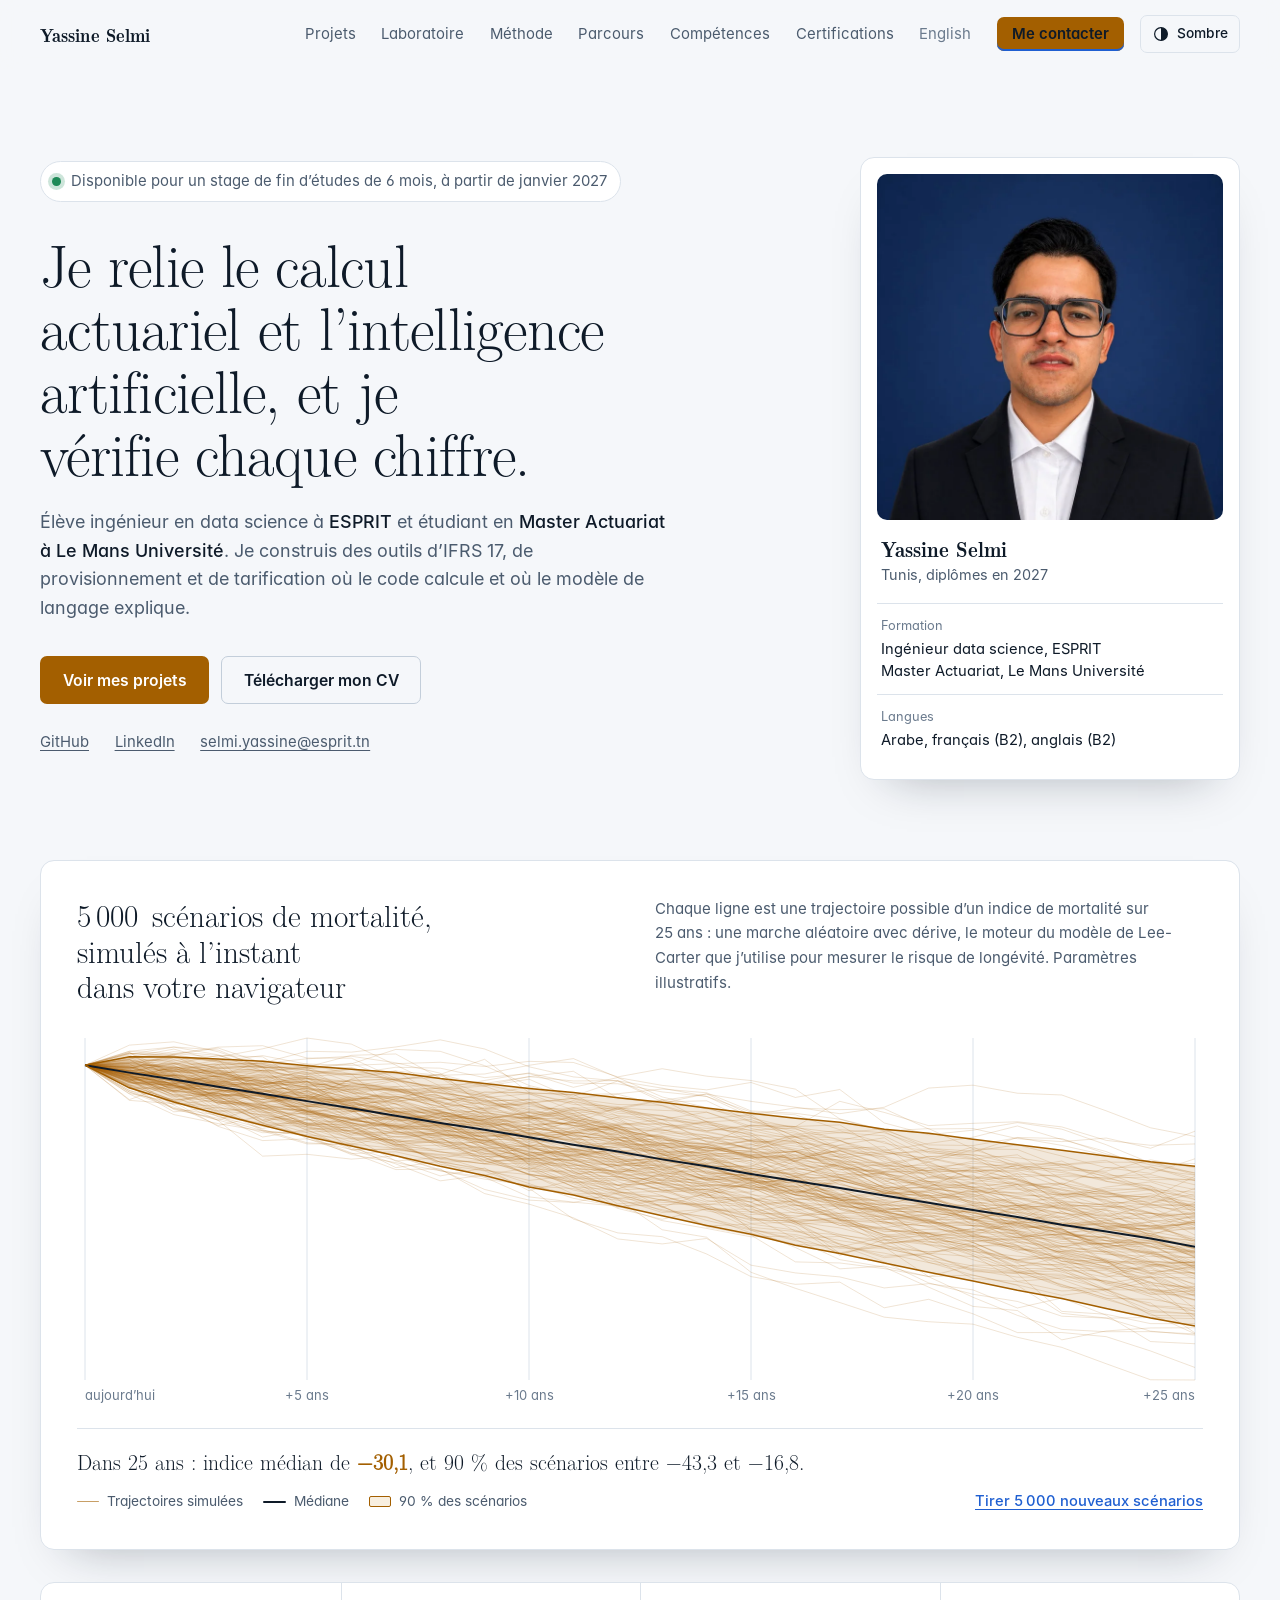
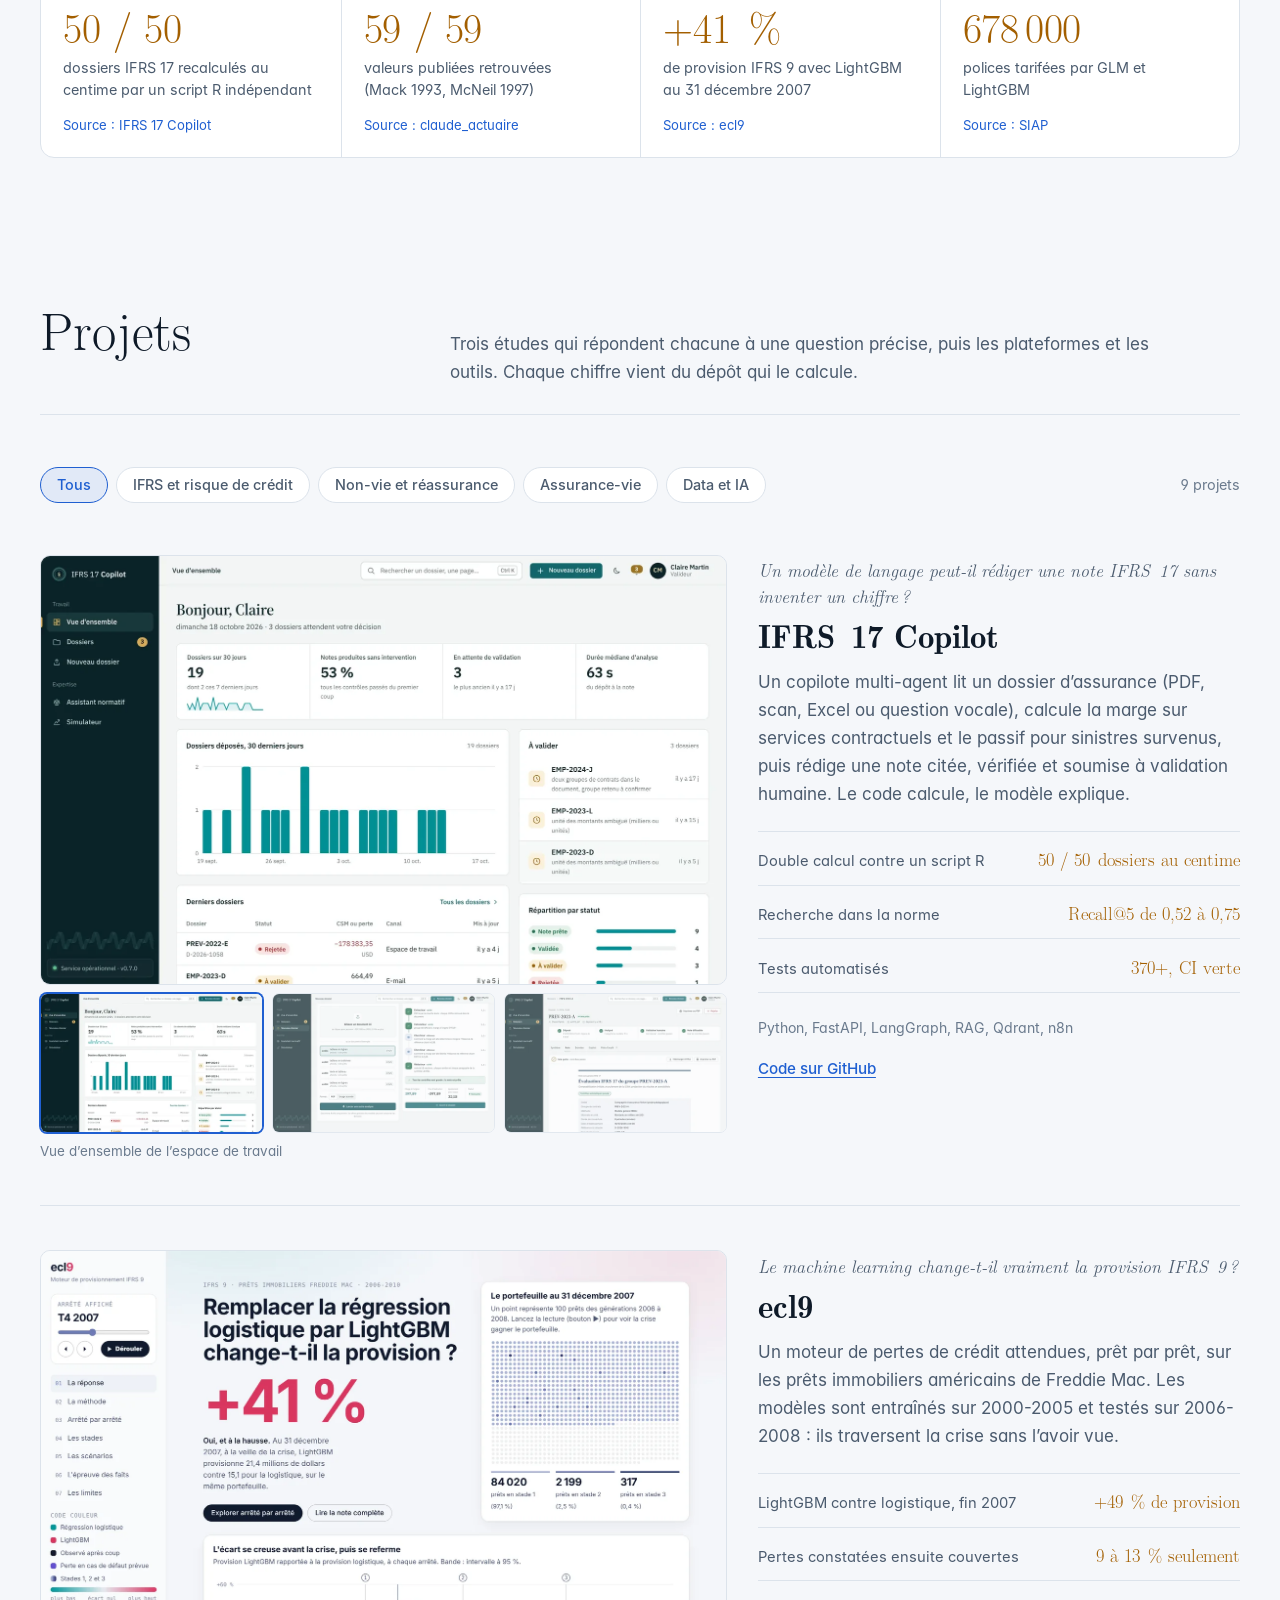
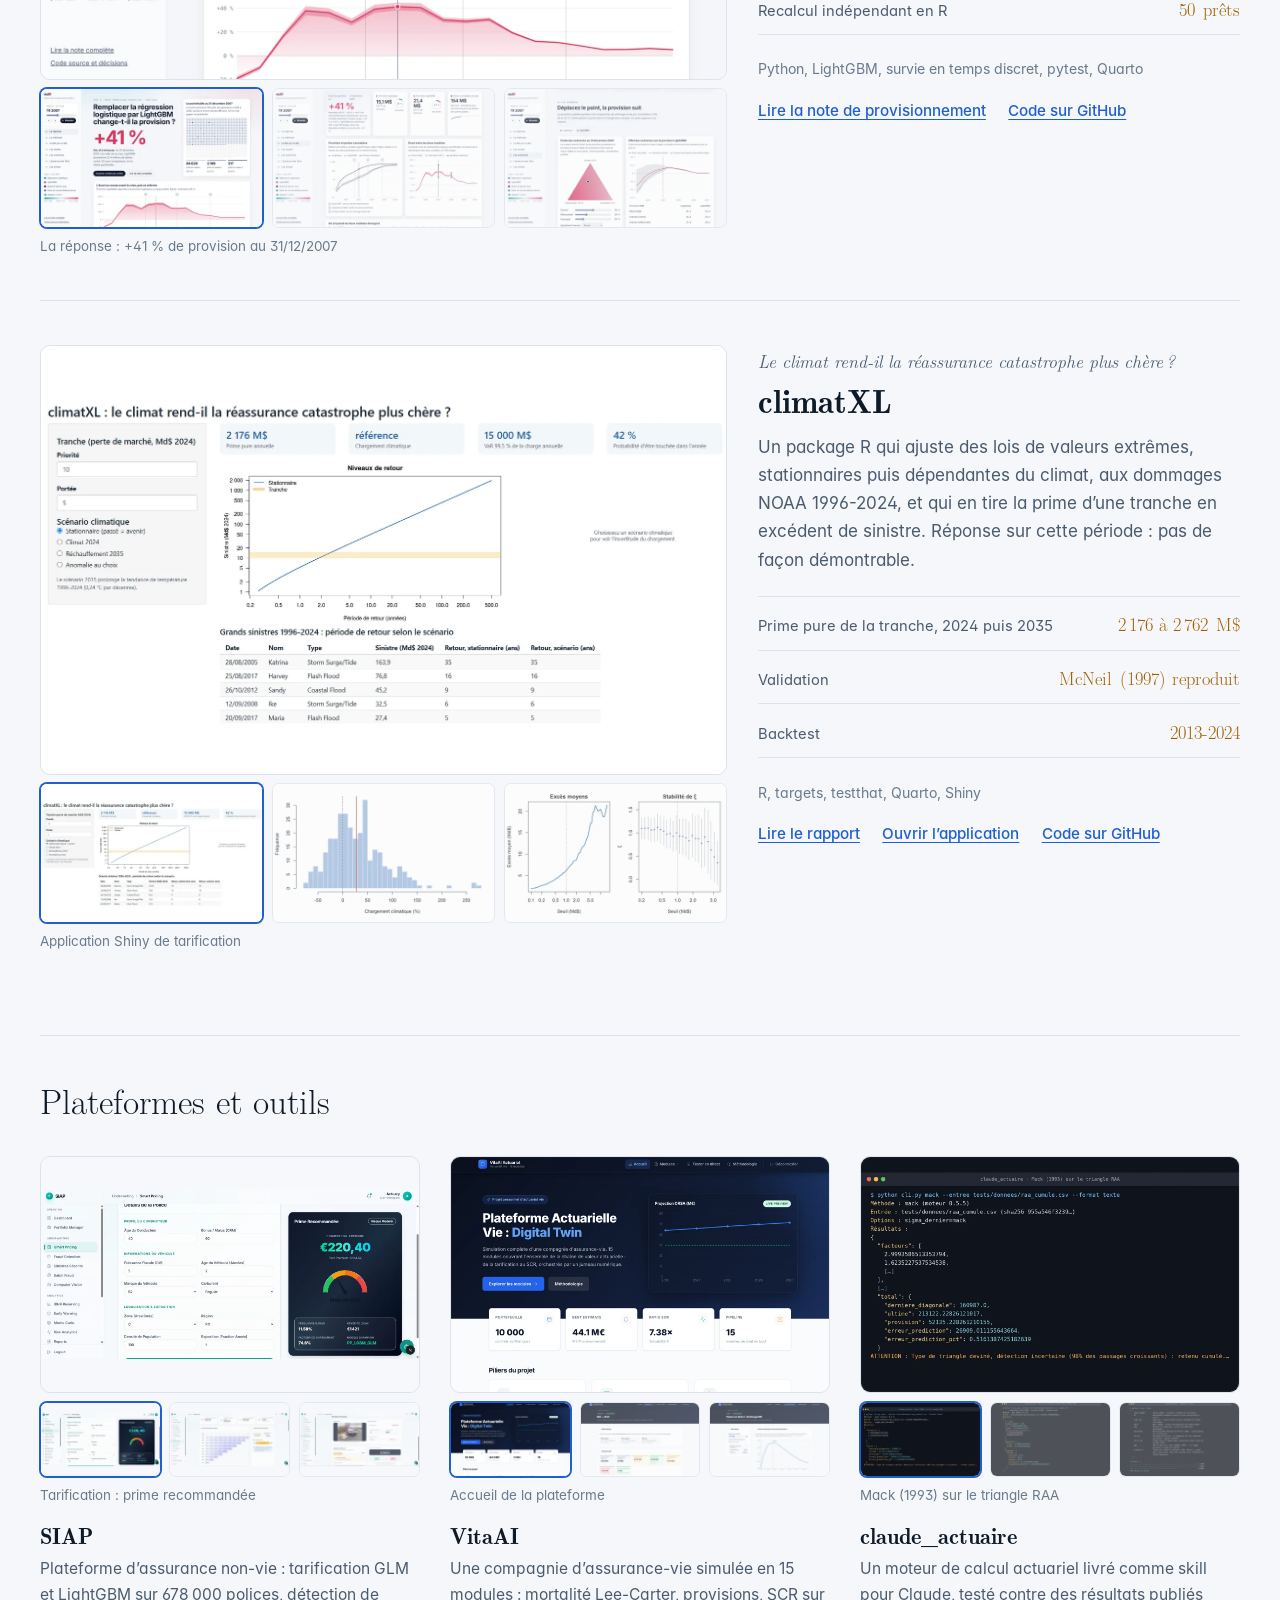
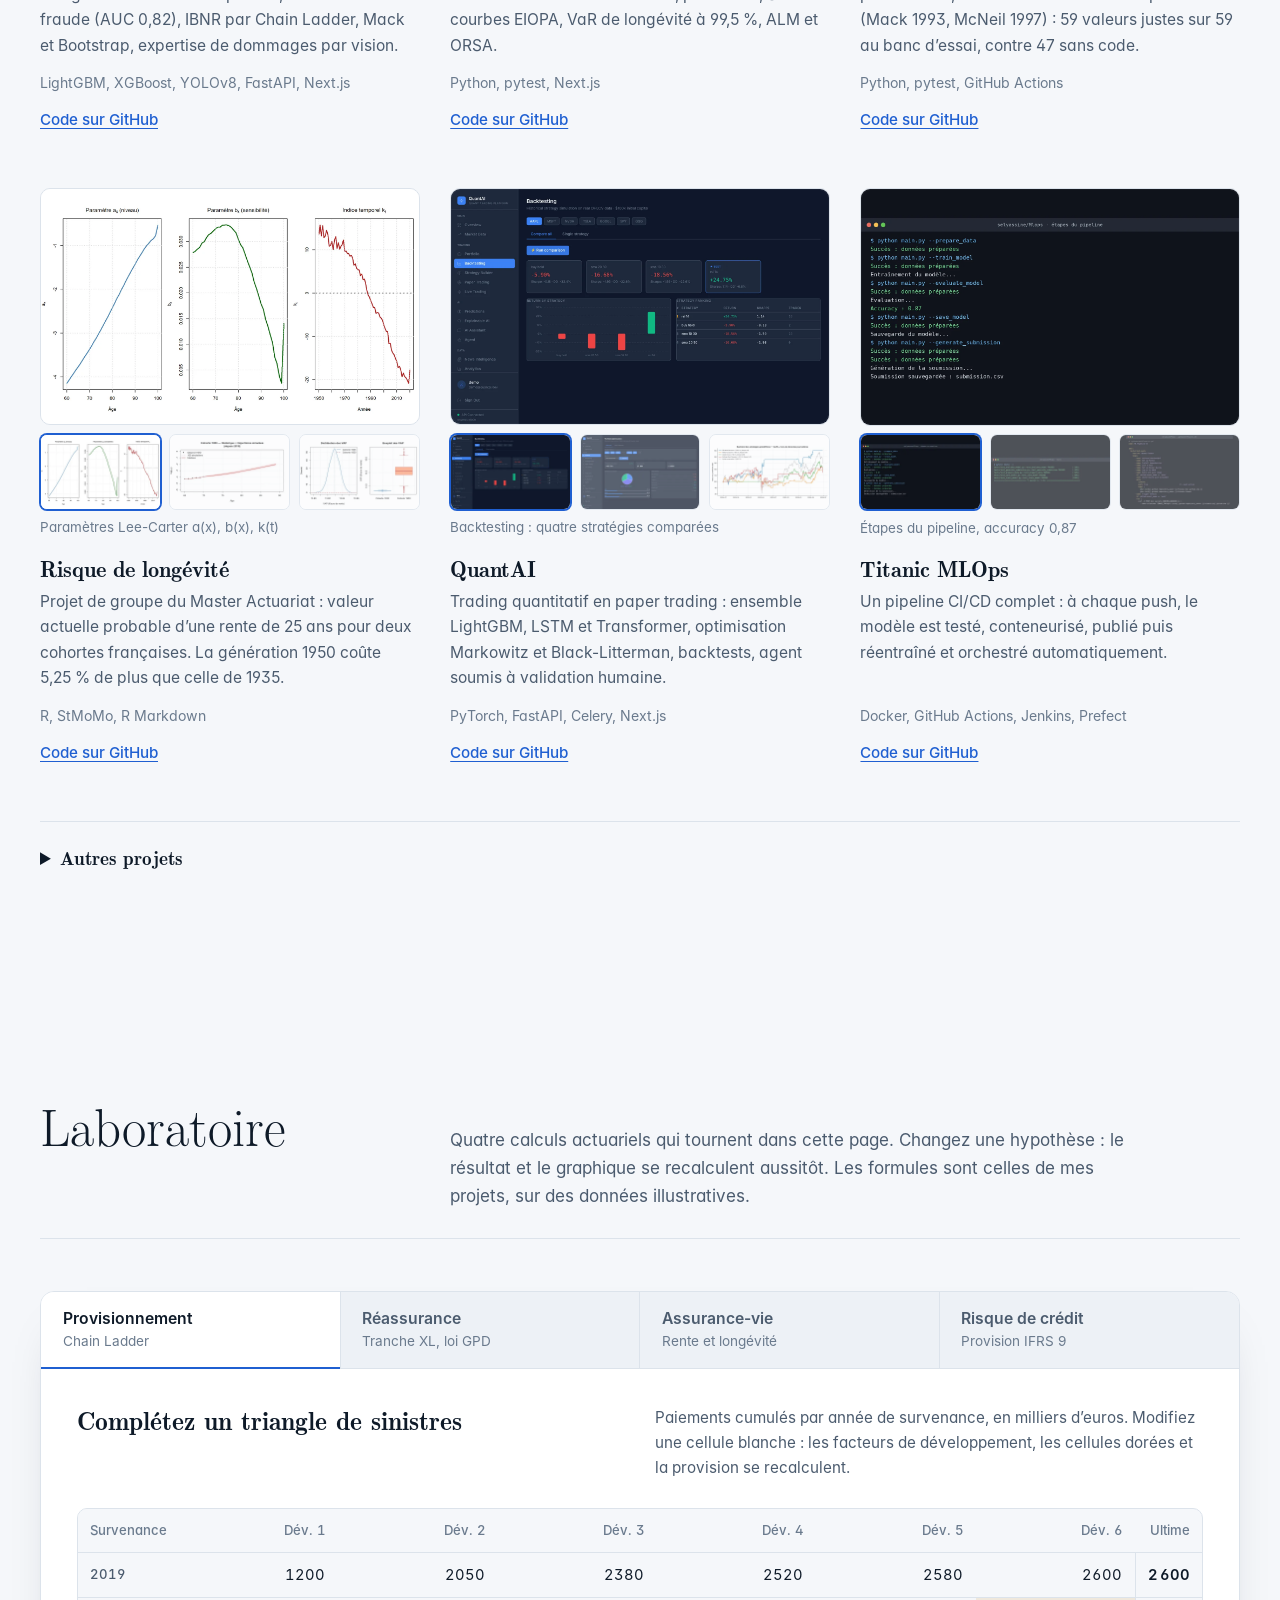
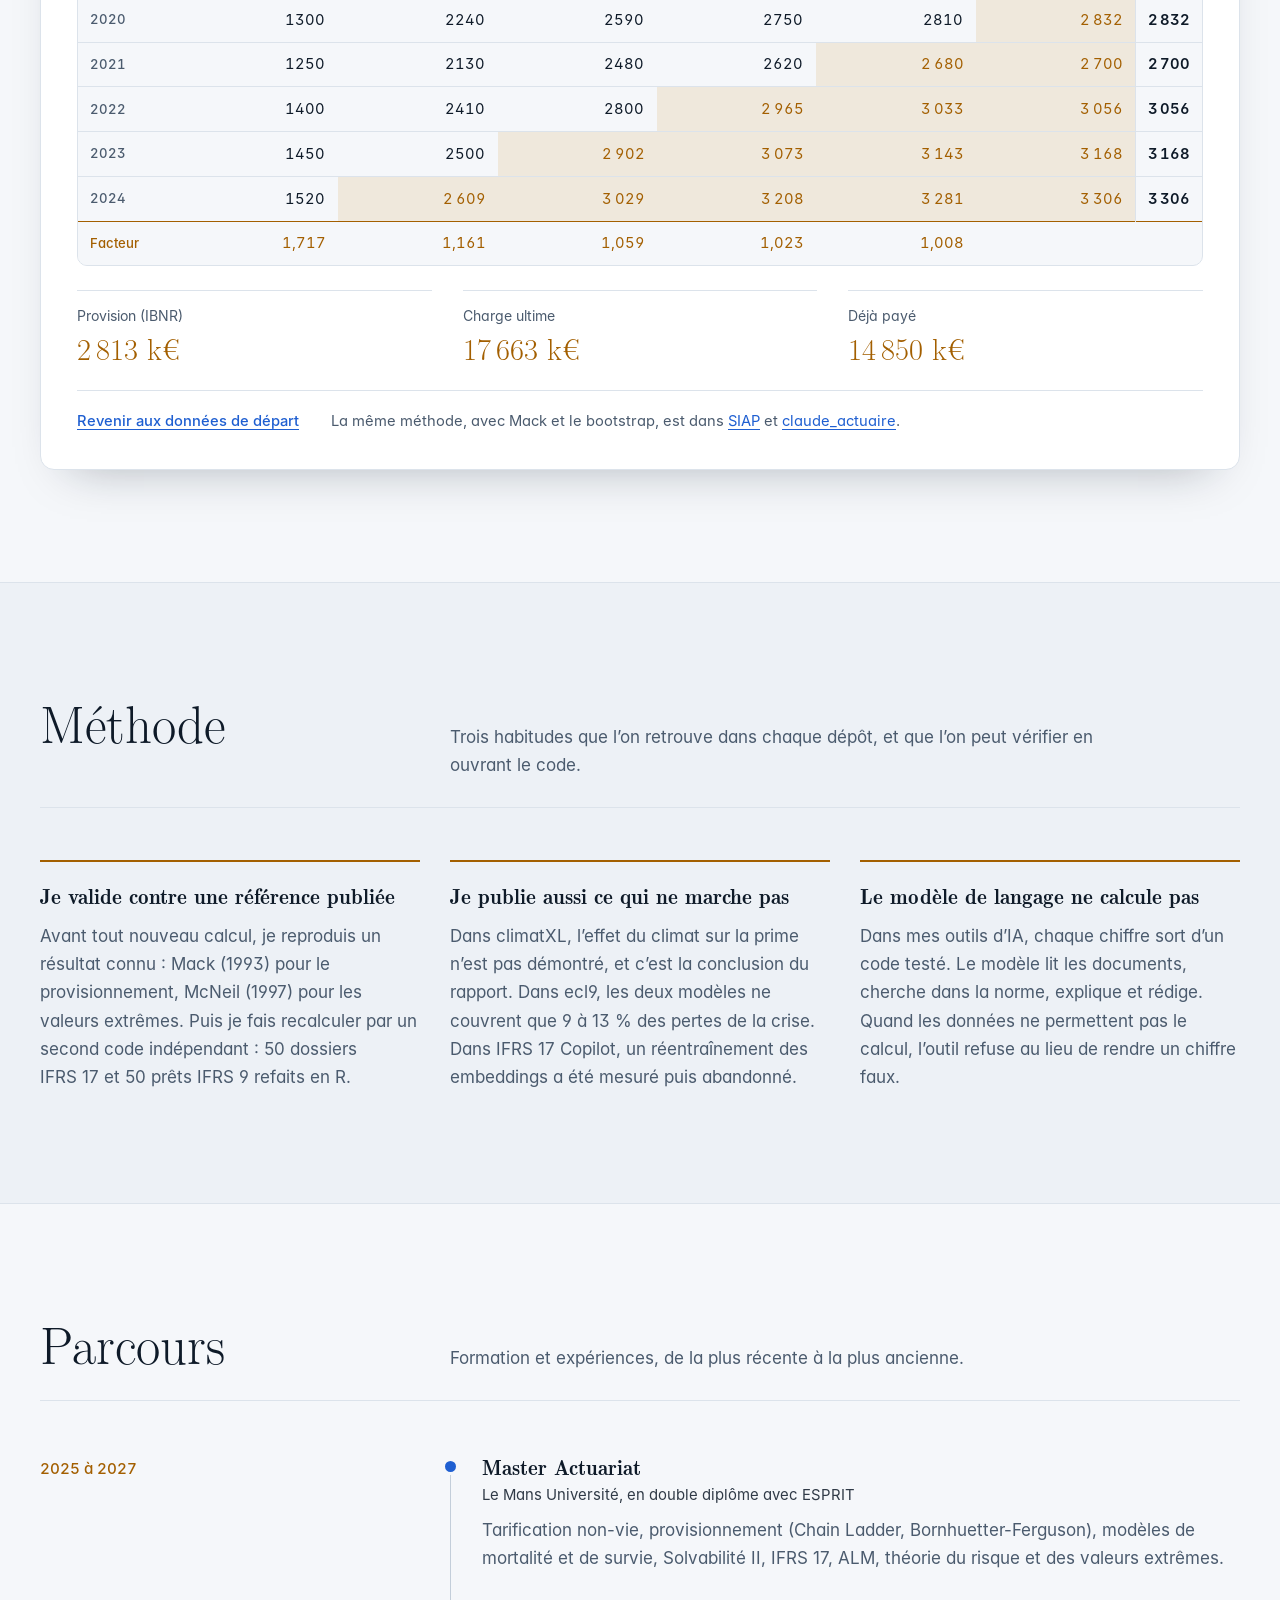
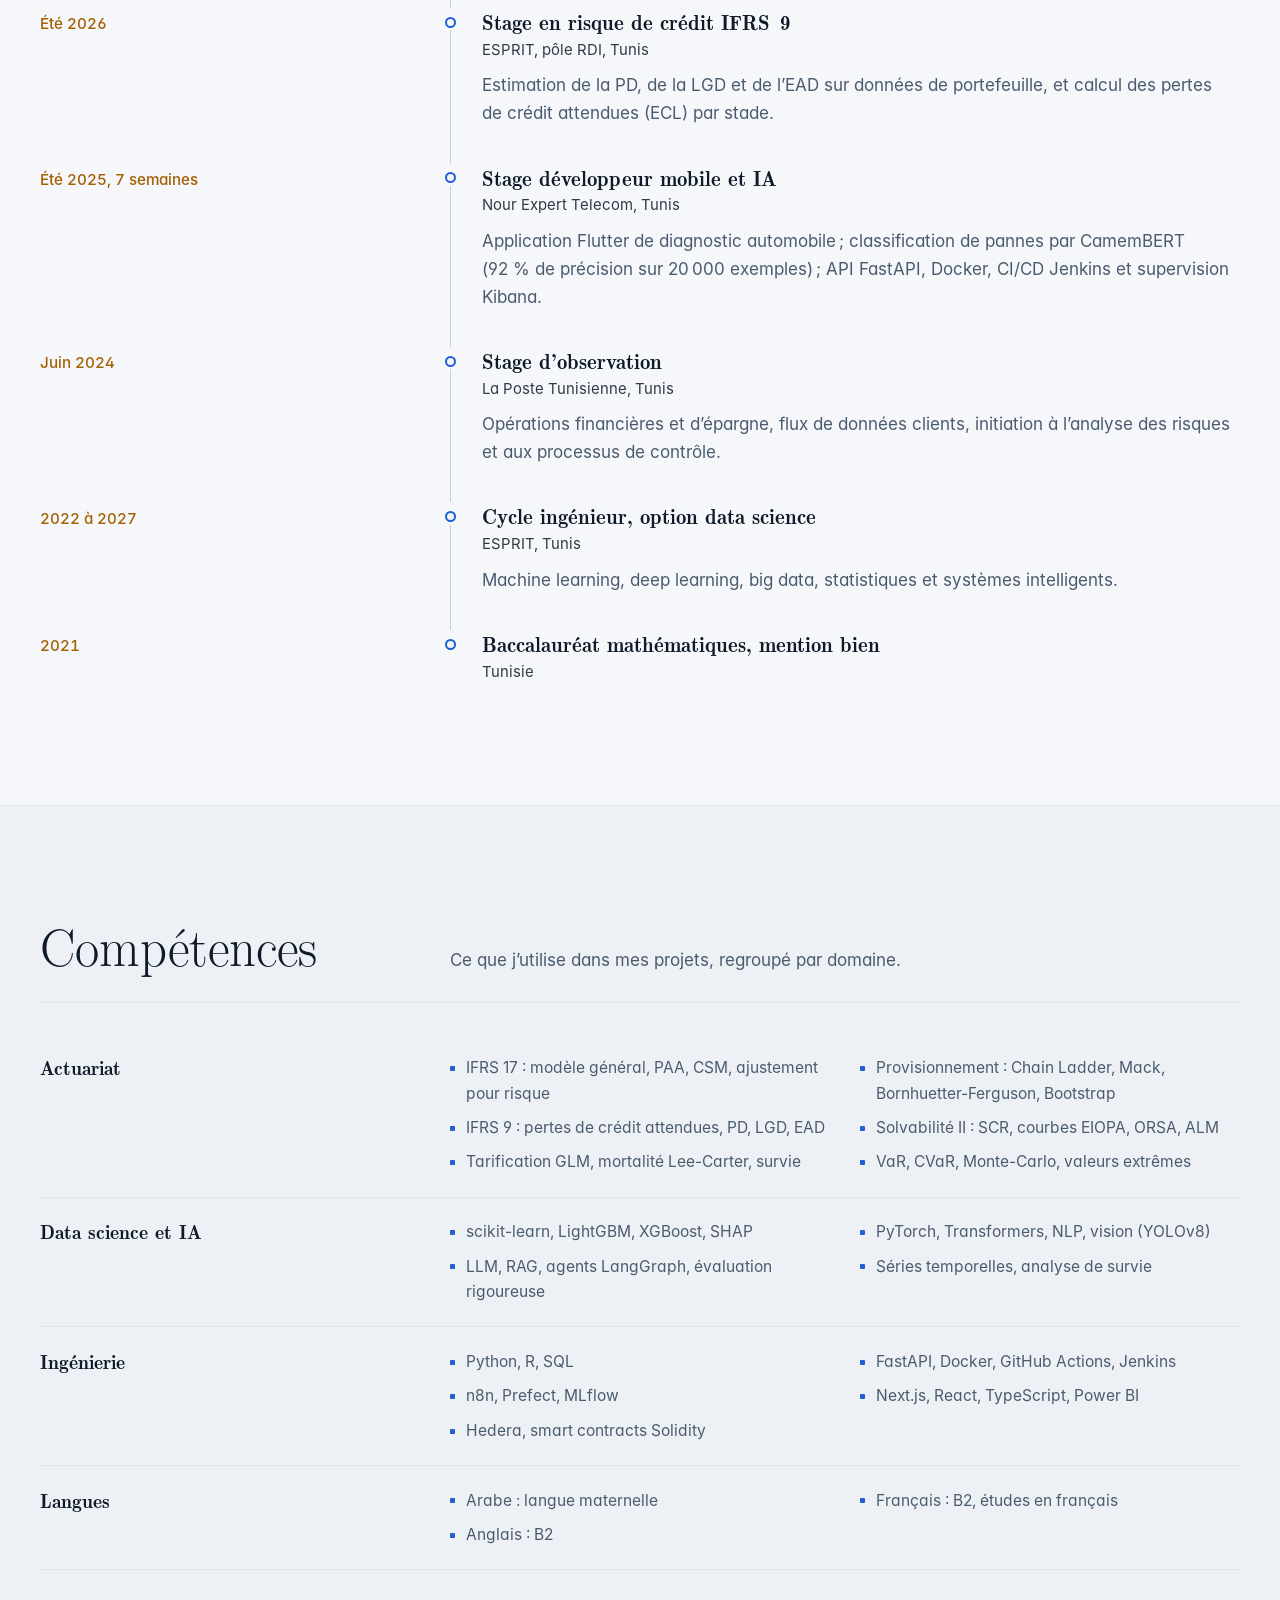
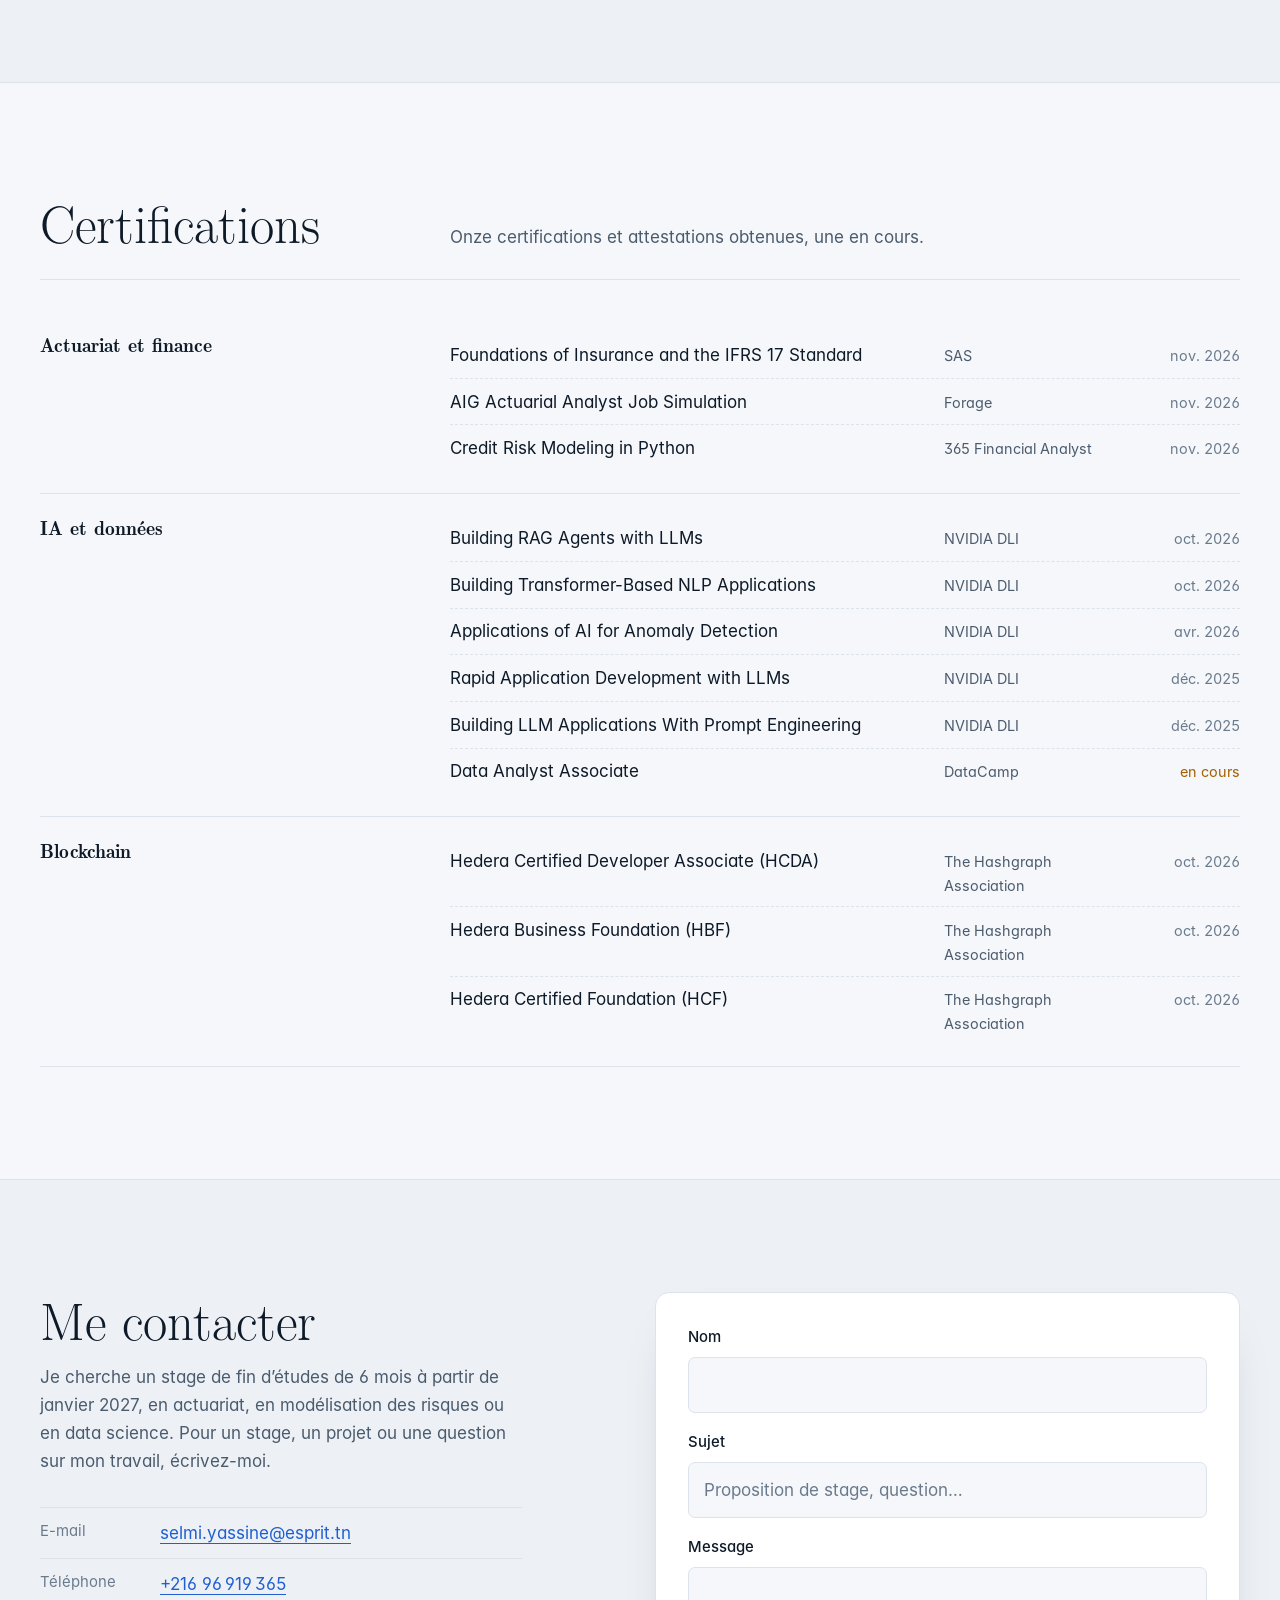
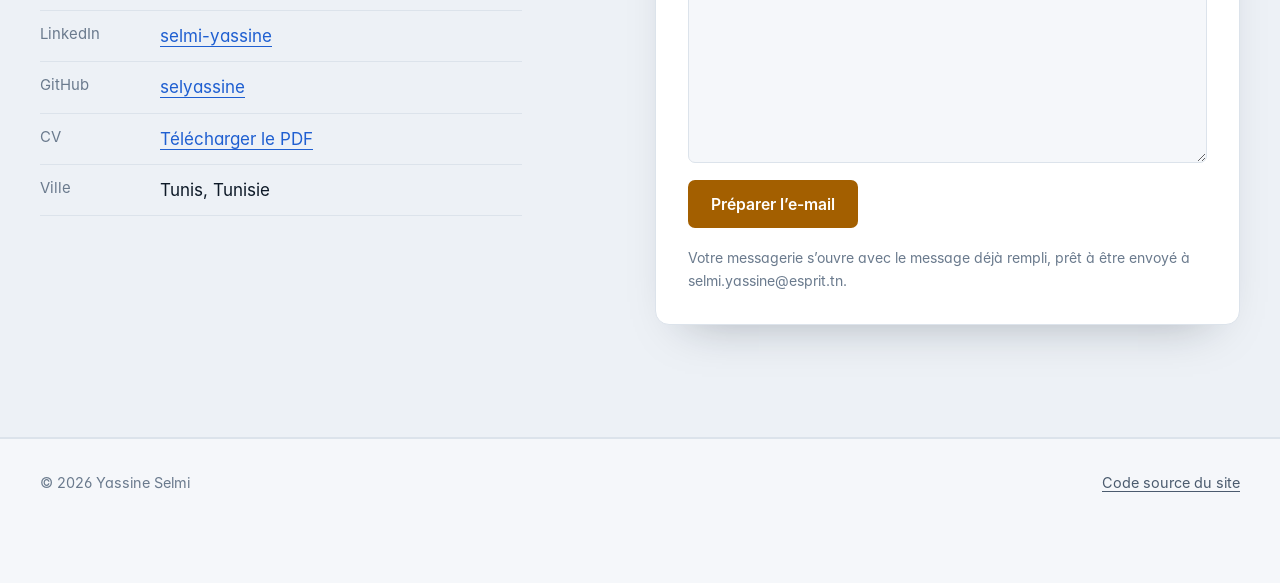
==== commit bba0399f: "Retour à la présentation précédente, sans la ligne des domaines ; correctif du thème conservé" ====
--- a/index.html
+++ b/index.html
@@ -21,7 +21,7 @@
   <link rel="preload" href="assets/fonts/lmroman17-regular.woff" as="font" type="font/woff" crossorigin>
   <link rel="preload" href="assets/fonts/inter-400.woff" as="font" type="font/woff" crossorigin>
   <script>try{var t=localStorage.getItem("theme");if(t==="light"||t==="dark")document.documentElement.dataset.theme=t}catch(e){}</script>
-  <link rel="stylesheet" href="assets/style.css?v=20261117b">
+  <link rel="stylesheet" href="assets/style.css?v=20261117c">
   <script type="application/ld+json">
   {"@context":"https://schema.org","@type":"Person","name":"Yassine Selmi","jobTitle":"Élève ingénieur data science et étudiant en actuariat","url":"https://selyassine.github.io/","email":"mailto:selmi.yassine@esprit.tn","address":{"@type":"PostalAddress","addressLocality":"Tunis","addressCountry":"TN"},"alumniOf":[{"@type":"CollegeOrUniversity","name":"ESPRIT"},{"@type":"CollegeOrUniversity","name":"Le Mans Université"}],"sameAs":["https://github.com/selyassine","https://www.linkedin.com/in/selmi-yassine-437503311/"]}
   </script>
@@ -54,29 +54,27 @@
     <section class="hero" aria-labelledby="titre">
       <div class="wrap hero__grid">
         <div class="hero__text">
-          <p class="status"><span class="status__dot" aria-hidden="true"></span>Disponible dès janvier 2027</p>
-          <h1 id="titre">Je relie l’actuariat et l’IA, et je vérifie chaque chiffre.</h1>
+          <p class="status"><span class="status__dot" aria-hidden="true"></span>Disponible pour un stage de fin d’études de 6 mois, à partir de janvier 2027</p>
+          <h1 id="titre">Je relie le calcul actuariel et l’intelligence artificielle, et je vérifie chaque chiffre.</h1>
           <p class="lead">Élève ingénieur en data science à <strong>ESPRIT</strong> et étudiant en <strong>Master Actuariat à Le Mans Université</strong>. Je construis des outils d’IFRS 17, de provisionnement et de tarification où le code calcule et où le modèle de langage explique.</p>
           <div class="actions">
-            <a class="btn btn--primary" href="assets/CV_Yassine_Selmi.pdf" download>Télécharger mon CV</a>
-            <a class="btn btn--ghost" href="#projets">Voir mes projets</a>
-            <a class="btn btn--quiet" href="#contact">Me contacter</a>
-          </div>
-        </div>
-        <aside class="idcard" aria-labelledby="idcard-title">
-          <div class="idcard__head">
-            <img class="idcard__photo" src="assets/img/yassine-selmi.webp" width="720" height="720" alt="Portrait de Yassine Selmi" fetchpriority="high">
-            <div>
-              <p class="idcard__name">Yassine Selmi</p>
-              <p class="idcard__place">Tunis, diplômes en 2027</p>
-              <p class="idcard__links"><a href="https://www.linkedin.com/in/selmi-yassine-437503311/" rel="me">LinkedIn</a><a href="https://github.com/selyassine" rel="me">GitHub</a><a href="mailto:selmi.yassine@esprit.tn">E-mail</a></p>
-            </div>
-          </div>
-          <h2 class="idcard__title" id="idcard-title">En 30 secondes</h2>
+            <a class="btn btn--primary" href="#projets">Voir mes projets</a>
+            <a class="btn btn--ghost" href="assets/CV_Yassine_Selmi.pdf" download>Télécharger mon CV</a>
+          </div>
+          <ul class="links" aria-label="Profils en ligne">
+            <li><a href="https://github.com/selyassine" rel="me">GitHub</a></li>
+            <li><a href="https://www.linkedin.com/in/selmi-yassine-437503311/" rel="me">LinkedIn</a></li>
+            <li><a href="mailto:selmi.yassine@esprit.tn">selmi.yassine@esprit.tn</a></li>
+          </ul>
+        </div>
+        <aside class="idcard" aria-label="En bref">
+          <img class="idcard__photo" src="assets/img/yassine-selmi.webp" width="720" height="720" alt="Portrait de Yassine Selmi" fetchpriority="high">
+          <div class="idcard__body">
+            <p class="idcard__name">Yassine Selmi</p>
+            <p class="idcard__place">Tunis, diplômes en 2027</p>
+          </div>
           <dl class="idcard__facts">
-            <div><dt>Je cherche</dt><dd>Un stage de fin d’études de 6 mois, à partir de janvier 2027</dd></div>
-            <div><dt>Spécialités</dt><dd>IFRS 17 et IFRS 9, provisionnement, tarification, réassurance</dd></div>
-            <div><dt>Outils</dt><dd>Python, R, SQL, machine learning, LLM</dd></div>
+            <div><dt>Formation</dt><dd>Ingénieur data science, ESPRIT<br>Master Actuariat, Le Mans Université</dd></div>
             <div><dt>Langues</dt><dd>Arabe, français (B2), anglais (B2)</dd></div>
           </dl>
         </aside>
@@ -84,13 +82,6 @@
 
       <!-- Le moment fort : 5 000 trajectoires simulées en direct -->
       <div class="wrap">
-        <ul class="proofs" aria-label="Chiffres vérifiables, chacun relié au dépôt qui le calcule">
-          <li><a href="https://github.com/selyassine/ifrs17-copilot"><span class="proof__value">50 / 50</span><span class="proof__label">dossiers IFRS 17 recalculés au centime par un script R indépendant</span><span class="proof__src">Source : IFRS 17 Copilot</span></a></li>
-          <li><a href="https://github.com/selyassine/claude_actuaire"><span class="proof__value">59 / 59</span><span class="proof__label">valeurs publiées retrouvées (Mack 1993, McNeil 1997)</span><span class="proof__src">Source : claude_actuaire</span></a></li>
-          <li><a href="https://github.com/selyassine/ecl9"><span class="proof__value">+41 %</span><span class="proof__label">de provision IFRS 9 avec LightGBM au 31 décembre 2007</span><span class="proof__src">Source : ecl9</span></a></li>
-          <li><a href="https://github.com/selyassine/SIAP"><span class="proof__value">678 000</span><span class="proof__label">polices tarifées par GLM et LightGBM</span><span class="proof__src">Source : SIAP</span></a></li>
-        </ul>
-
         <figure class="sim" id="sim">
           <figcaption class="sim__head">
             <h2 class="sim__title">5 000 scénarios de mortalité, simulés à l’instant dans votre navigateur</h2>
@@ -107,6 +98,13 @@
             <button class="replay" id="sim-replay" type="button">Tirer 5 000 nouveaux scénarios</button>
           </div>
         </figure>
+
+        <ul class="proofs" aria-label="Chiffres vérifiables, chacun relié au dépôt qui le calcule">
+          <li><a href="https://github.com/selyassine/ifrs17-copilot"><span class="proof__value">50 / 50</span><span class="proof__label">dossiers IFRS 17 recalculés au centime par un script R indépendant</span><span class="proof__src">Source : IFRS 17 Copilot</span></a></li>
+          <li><a href="https://github.com/selyassine/claude_actuaire"><span class="proof__value">59 / 59</span><span class="proof__label">valeurs publiées retrouvées (Mack 1993, McNeil 1997)</span><span class="proof__src">Source : claude_actuaire</span></a></li>
+          <li><a href="https://github.com/selyassine/ecl9"><span class="proof__value">+41 %</span><span class="proof__label">de provision IFRS 9 avec LightGBM au 31 décembre 2007</span><span class="proof__src">Source : ecl9</span></a></li>
+          <li><a href="https://github.com/selyassine/SIAP"><span class="proof__value">678 000</span><span class="proof__label">polices tarifées par GLM et LightGBM</span><span class="proof__src">Source : SIAP</span></a></li>
+        </ul>
       </div>
     </section>
 
@@ -219,7 +217,6 @@
               </div>
               <figcaption class="gallery__caption">Tarification : prime recommandée</figcaption>
             </figure>
-            <p class="project__domain">Assurance non-vie</p>
             <h3><a href="https://github.com/selyassine/SIAP">SIAP</a></h3>
             <p>Plateforme d’assurance non-vie : tarification GLM et LightGBM sur 678 000 polices, détection de fraude (AUC 0,82), IBNR par Chain Ladder, Mack et Bootstrap, expertise de dommages par vision.</p>
             <p class="stack">LightGBM, XGBoost, YOLOv8, FastAPI, Next.js</p>
@@ -237,7 +234,6 @@
               </div>
               <figcaption class="gallery__caption">Accueil de la plateforme</figcaption>
             </figure>
-            <p class="project__domain">Assurance-vie</p>
             <h3><a href="https://github.com/selyassine/VITA">VitaAI</a></h3>
             <p>Une compagnie d’assurance-vie simulée en 15 modules : mortalité Lee-Carter, provisions, SCR sur courbes EIOPA, VaR de longévité à 99,5 %, ALM et ORSA.</p>
             <p class="stack">Python, pytest, Next.js</p>
@@ -255,7 +251,6 @@
               </div>
               <figcaption class="gallery__caption">Mack (1993) sur le triangle RAA</figcaption>
             </figure>
-            <p class="project__domain">Calcul actuariel</p>
             <h3><a href="https://github.com/selyassine/claude_actuaire">claude_actuaire</a></h3>
             <p>Un moteur de calcul actuariel livré comme skill pour Claude, testé contre des résultats publiés (Mack 1993, McNeil 1997) : 59 valeurs justes sur 59 au banc d’essai, contre 47 sans code.</p>
             <p class="stack">Python, pytest, GitHub Actions</p>
@@ -273,7 +268,6 @@
               </div>
               <figcaption class="gallery__caption">Paramètres Lee-Carter a(x), b(x), k(t)</figcaption>
             </figure>
-            <p class="project__domain">Assurance-vie</p>
             <h3><a href="https://github.com/selyassine/actuariat-vie-longevite">Risque de longévité</a></h3>
             <p>Projet de groupe du Master Actuariat : valeur actuelle probable d’une rente de 25 ans pour deux cohortes françaises. La génération 1950 coûte 5,25 % de plus que celle de 1935.</p>
             <p class="stack">R, StMoMo, R Markdown</p>
@@ -291,7 +285,6 @@
               </div>
               <figcaption class="gallery__caption">Backtesting : quatre stratégies comparées</figcaption>
             </figure>
-            <p class="project__domain">Finance quantitative</p>
             <h3><a href="https://github.com/selyassine/Quant">QuantAI</a></h3>
             <p>Trading quantitatif en paper trading : ensemble LightGBM, LSTM et Transformer, optimisation Markowitz et Black-Litterman, backtests, agent soumis à validation humaine.</p>
             <p class="stack">PyTorch, FastAPI, Celery, Next.js</p>
@@ -309,7 +302,6 @@
               </div>
               <figcaption class="gallery__caption">Étapes du pipeline, accuracy 0,87</figcaption>
             </figure>
-            <p class="project__domain">MLOps</p>
             <h3><a href="https://github.com/selyassine/Mlops">Titanic MLOps</a></h3>
             <p>Un pipeline CI/CD complet : à chaque push, le modèle est testé, conteneurisé, publié puis réentraîné et orchestré automatiquement.</p>
             <p class="stack">Docker, GitHub Actions, Jenkins, Prefect</p>
@@ -680,6 +672,6 @@
     </div>
   </footer>
 
-  <script src="assets/main.js?v=20261117b" defer></script>
+  <script src="assets/main.js?v=20261117c" defer></script>
 </body>
 </html>
--- a/assets/style.css
+++ b/assets/style.css
@@ -35,8 +35,6 @@
   --ok: #4CC38A;
   --danger: #F2918A;
   --shadow: 0 24px 48px -28px rgba(0, 0, 0, .75);
-  --grid: rgba(127, 178, 255, .07);
-  --glow: rgba(127, 178, 255, .16);
 
   --display: "Latin Modern", "Latin Modern Roman", "CMU Serif", Georgia, serif;
   --demi: "Latin Modern Demi", "Latin Modern", Georgia, serif;
@@ -72,8 +70,6 @@
   --ok: #1E8A57;
   --danger: #B3261E;
   --shadow: 0 24px 48px -30px rgba(14, 26, 40, .35);
-  --grid: rgba(31, 95, 209, .07);
-  --glow: rgba(31, 95, 209, .10);
 }
 @media (prefers-color-scheme: light) {
   :root:not([data-theme="dark"]) {
@@ -83,7 +79,6 @@
     --obs: #1F5FD1; --obs-soft: rgba(31, 95, 209, .09);
     --proj: #A35F00; --proj-hover: #8A5000; --proj-soft: rgba(196, 121, 0, .12); --on-proj: #FFFFFF;
     --ok: #1E8A57; --danger: #B3261E; --shadow: 0 24px 48px -30px rgba(14, 26, 40, .35);
-    --grid: rgba(31, 95, 209, .07); --glow: rgba(31, 95, 209, .10);
   }
 }
 
@@ -170,62 +165,54 @@
 .btn--primary:hover { background: var(--proj-hover); color: var(--on-proj); }
 .btn--ghost { border-color: var(--line-strong); color: var(--text); }
 .btn--ghost:hover { border-color: var(--text); color: var(--text); }
-.btn--quiet { color: var(--obs); padding-left: .6rem; padding-right: .6rem; text-decoration: underline; text-underline-offset: .25em; text-decoration-thickness: 1px; }
-.btn--quiet:hover { color: var(--text); }
 .replay { background: none; border: 0; padding: 0; color: var(--obs); font: 500 .92rem/1.4 var(--sans); text-decoration: underline; text-underline-offset: .22em; text-decoration-thickness: 1px; cursor: pointer; }
 .replay:hover { color: var(--text); }
 
 /* ---------- Présentation ---------- */
-.hero { position: relative; isolation: isolate; padding: clamp(2.5rem, 6vw, 4.5rem) 0 clamp(1rem, 3vw, 2rem); }
-.hero::before {
-  content: ""; position: absolute; inset: 0 0 auto; height: min(760px, 100%); z-index: -1; pointer-events: none;
-  background-image: linear-gradient(var(--grid) 1px, transparent 1px), linear-gradient(90deg, var(--grid) 1px, transparent 1px);
-  background-size: 44px 44px; background-position: center top;
-  -webkit-mask-image: radial-gradient(ellipse 75% 70% at 65% 25%, #000 25%, transparent 78%);
-  mask-image: radial-gradient(ellipse 75% 70% at 65% 25%, #000 25%, transparent 78%);
-}
-.hero::after { content: ""; position: absolute; z-index: -1; pointer-events: none; width: 720px; height: 520px; right: -120px; top: -160px; background: radial-gradient(closest-side, var(--glow), transparent); }
+.hero { padding: clamp(2.75rem, 7vw, 5.5rem) 0 clamp(1rem, 3vw, 2rem); }
 .hero__grid { display: grid; grid-template-columns: repeat(12, minmax(0, 1fr)); column-gap: var(--col-gap); row-gap: 2.5rem; align-items: start; }
-.hero__text { grid-column: 1 / span 7; align-self: center; }
+.hero__text { grid-column: 1 / span 8; padding-top: .25rem; }
 .status { display: inline-flex; align-items: center; gap: .6rem; color: var(--muted); font-size: .93rem; padding: .45rem .85rem .45rem .7rem; border: 1px solid var(--line); border-radius: 999px; background: var(--surface); margin-bottom: 1.75rem; }
 .status__dot { width: .55rem; height: .55rem; flex: none; border-radius: 50%; background: var(--ok); box-shadow: 0 0 0 4px color-mix(in srgb, var(--ok) 22%, transparent); }
-.hero h1 { font-size: clamp(2.5rem, 5vw, 4.15rem); line-height: 1.03; letter-spacing: -.014em; max-width: 16ch; }
-.lead { margin-top: 1.4rem; color: var(--muted); font-size: clamp(1.06rem, 1.4vw, 1.2rem); line-height: 1.6; max-width: 58ch; }
+.hero h1 { font-size: clamp(2.4rem, 4.7vw, 3.85rem); line-height: 1.05; letter-spacing: -.012em; max-width: 21ch; }
+.lead { margin-top: 1.6rem; color: var(--muted); font-size: clamp(1.06rem, 1.4vw, 1.2rem); line-height: 1.6; max-width: 58ch; }
 .lead strong { color: var(--text); font-weight: 500; }
-.actions { display: flex; flex-wrap: wrap; align-items: center; gap: .75rem; margin-top: 2rem; }
+.actions { display: flex; flex-wrap: wrap; gap: .75rem; margin-top: 2.1rem; }
 .links { display: flex; flex-wrap: wrap; gap: .4rem 1.6rem; margin-top: 1.6rem; font-size: .93rem; }
 .links a { color: var(--muted); }
 .links a:hover { color: var(--obs); }
 
-/* Fiche « en 30 secondes » : qui, quoi, quand */
+/* Fiche d'identité à côté du titre */
 .idcard {
-  grid-column: 8 / span 5; align-self: center;
-  border: 1px solid var(--line); border-radius: var(--r-lg); background: color-mix(in srgb, var(--surface) 92%, transparent);
-  -webkit-backdrop-filter: blur(6px); backdrop-filter: blur(6px);
-  padding: 1.4rem 1.5rem 1.1rem; box-shadow: var(--shadow);
-}
-.idcard__head { display: grid; grid-template-columns: 5.5rem 1fr; gap: 1.1rem; align-items: center; padding-bottom: 1.15rem; border-bottom: 1px solid var(--line); }
-.idcard__photo { width: 5.5rem; height: 5.5rem; object-fit: cover; object-position: 50% 22%; border-radius: var(--r-md); }
-.idcard__name { font-family: var(--demi); font-size: 1.35rem; line-height: 1.15; }
-.idcard__place { color: var(--muted); font-size: .9rem; margin-top: .2rem; }
-.idcard__links { display: flex; flex-wrap: wrap; gap: .2rem .9rem; margin-top: .45rem; font-size: .88rem; font-weight: 500; }
-.idcard__title { font-family: var(--sans); font-size: .82rem; font-weight: 600; color: var(--proj); margin: 1rem 0 .15rem; letter-spacing: .01em; }
-.idcard__facts div { display: grid; grid-template-columns: 6.6rem 1fr; gap: .9rem; padding: .62rem 0; border-top: 1px solid var(--line); }
-.idcard__facts div:first-child { border-top: 0; }
-.idcard__facts dt { color: var(--faint); font-size: .86rem; padding-top: .05rem; }
-.idcard__facts dd { font-size: .93rem; line-height: 1.5; }
-@media (max-width: 1000px) {
-  .hero__text, .idcard { grid-column: 1 / -1; }
-  .idcard { max-width: 640px; }
-}
-@media (max-width: 420px) {
-  .idcard { padding: 1.1rem 1.1rem .9rem; }
-  .idcard__facts div { grid-template-columns: 1fr; gap: .1rem; }
+  grid-column: 9 / span 4; align-self: start;
+  border: 1px solid var(--line); border-radius: var(--r-lg); background: var(--surface);
+  padding: 1rem; box-shadow: var(--shadow);
+}
+.idcard__photo { width: 100%; aspect-ratio: 1; object-fit: cover; object-position: 50% 30%; border-radius: var(--r-md); }
+.idcard__body { padding: 1rem .25rem .25rem; }
+.idcard__name { font-family: var(--demi); font-size: 1.3rem; line-height: 1.2; }
+.idcard__place { color: var(--muted); font-size: .9rem; margin-top: .15rem; }
+.idcard__facts { margin-top: .75rem; }
+.idcard__facts div { padding: .7rem .25rem; border-top: 1px solid var(--line); }
+.idcard__facts dt { color: var(--faint); font-size: .8rem; margin-bottom: .15rem; }
+.idcard__facts dd { font-size: .92rem; line-height: 1.5; }
+@media (max-width: 960px) {
+  .hero__text { grid-column: 1 / -1; }
+  .idcard { grid-column: 1 / -1; display: grid; grid-template-columns: 9rem 1fr; gap: 0 1.25rem; align-items: start; }
+  .idcard__photo { grid-row: span 2; }
+  .idcard__body { padding: .25rem 0 0; }
+  .idcard__facts { grid-column: 2; margin-top: .5rem; }
+}
+@media (max-width: 560px) {
+  .idcard { grid-template-columns: 1fr; }
+  .idcard__photo { grid-row: auto; width: 8rem; }
+  .idcard__body { padding-top: 1rem; }
+  .idcard__facts { grid-column: 1; }
 }
 
 /* Simulation : l'élément marquant */
 .sim {
-  margin: clamp(1.5rem, 3vw, 2rem) 0 0; padding: clamp(1.25rem, 3vw, 2.25rem);
+  margin: clamp(3.5rem, 8vw, 5rem) 0 0; padding: clamp(1.25rem, 3vw, 2.25rem);
   border: 1px solid var(--line); border-radius: var(--r-lg);
   background:
     linear-gradient(var(--surface), var(--surface)) padding-box;
@@ -252,7 +239,7 @@
 }
 
 /* Chiffres vérifiables */
-.proofs { display: grid; grid-template-columns: repeat(4, minmax(0, 1fr)); margin-top: clamp(2.5rem, 5vw, 3.5rem); border: 1px solid var(--line); border-radius: var(--r-lg); overflow: hidden; background: var(--surface); }
+.proofs { display: grid; grid-template-columns: repeat(4, minmax(0, 1fr)); margin-top: clamp(1.5rem, 3vw, 2rem); border: 1px solid var(--line); border-radius: var(--r-lg); overflow: hidden; background: var(--surface); }
 .proofs li + li { border-left: 1px solid var(--line); }
 .proofs a { display: flex; flex-direction: column; height: 100%; padding: 1.35rem 1.4rem 1.25rem; color: var(--text); text-decoration: none; transition: background .15s; }
 .proofs a:hover { background: var(--raised); color: var(--text); }
@@ -266,9 +253,8 @@
   .proofs li:nth-child(n+3) { border-top: 1px solid var(--line); }
 }
 @media (max-width: 520px) {
-  .proofs a { padding: 1rem 1rem .95rem; }
-  .proof__value { font-size: 1.75rem; }
-  .proof__label { font-size: .84rem; }
+  .proofs { grid-template-columns: 1fr; }
+  .proofs li + li { border-left: 0; border-top: 1px solid var(--line); }
 }
 
 /* ---------- Sections ---------- */
@@ -311,9 +297,8 @@
 
 /* Plateformes : trois colonnes alignées ligne par ligne (sous-grille) */
 .projects { display: grid; grid-template-columns: repeat(3, minmax(0, 1fr)); column-gap: var(--col-gap); row-gap: 0; }
-.project { display: grid; grid-row: span 6; grid-template-rows: subgrid; row-gap: 0; align-content: start; }
+.project { display: grid; grid-row: span 5; grid-template-rows: subgrid; row-gap: 0; align-content: start; }
 .project > .gallery { margin-bottom: 1.1rem; }
-.project__domain { color: var(--obs); font-size: .84rem; font-weight: 500; margin-bottom: .3rem; }
 .project h3 { font-family: var(--demi); font-size: 1.4rem; margin-bottom: .5rem; }
 .project > p:not(.stack):not(.project__links) { color: var(--muted); font-size: .97rem; margin-bottom: .8rem; }
 .project .project__links { margin-top: .8rem; padding-bottom: clamp(2.5rem, 5vw, 3.5rem); }
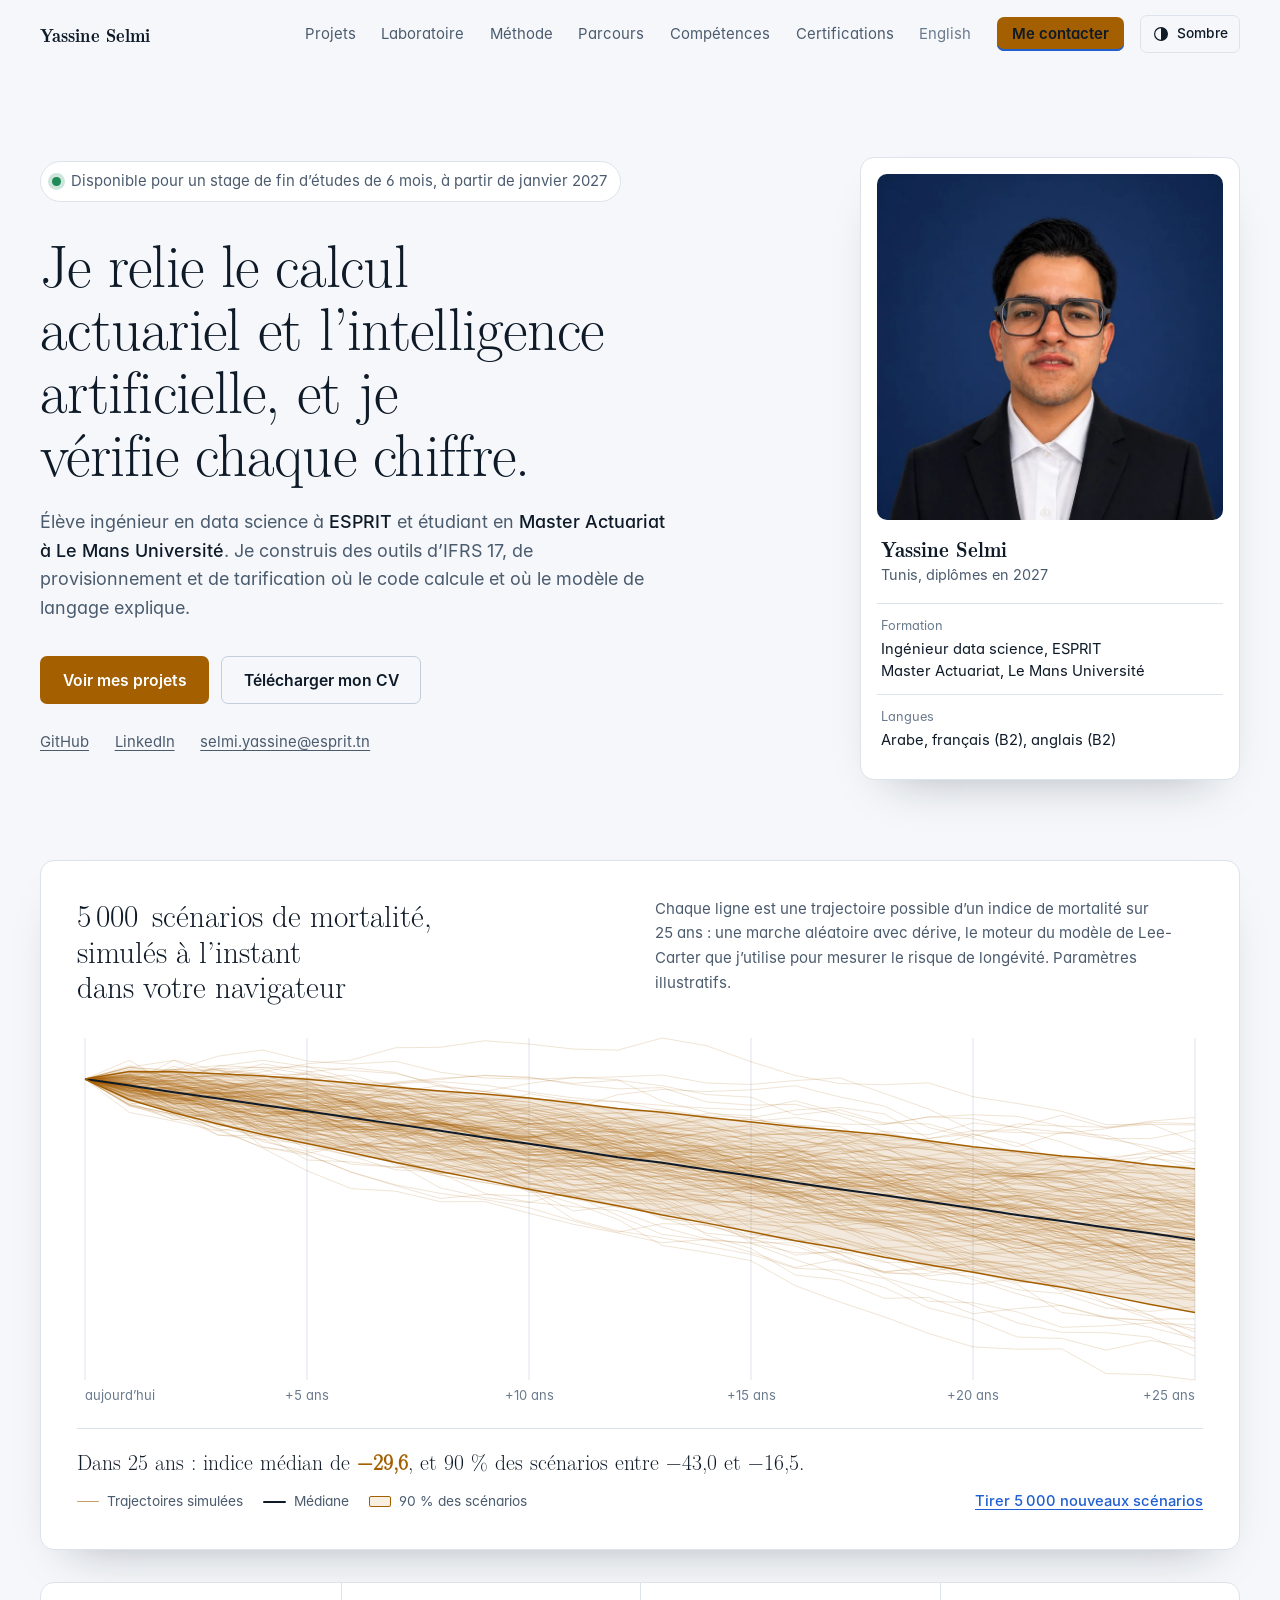
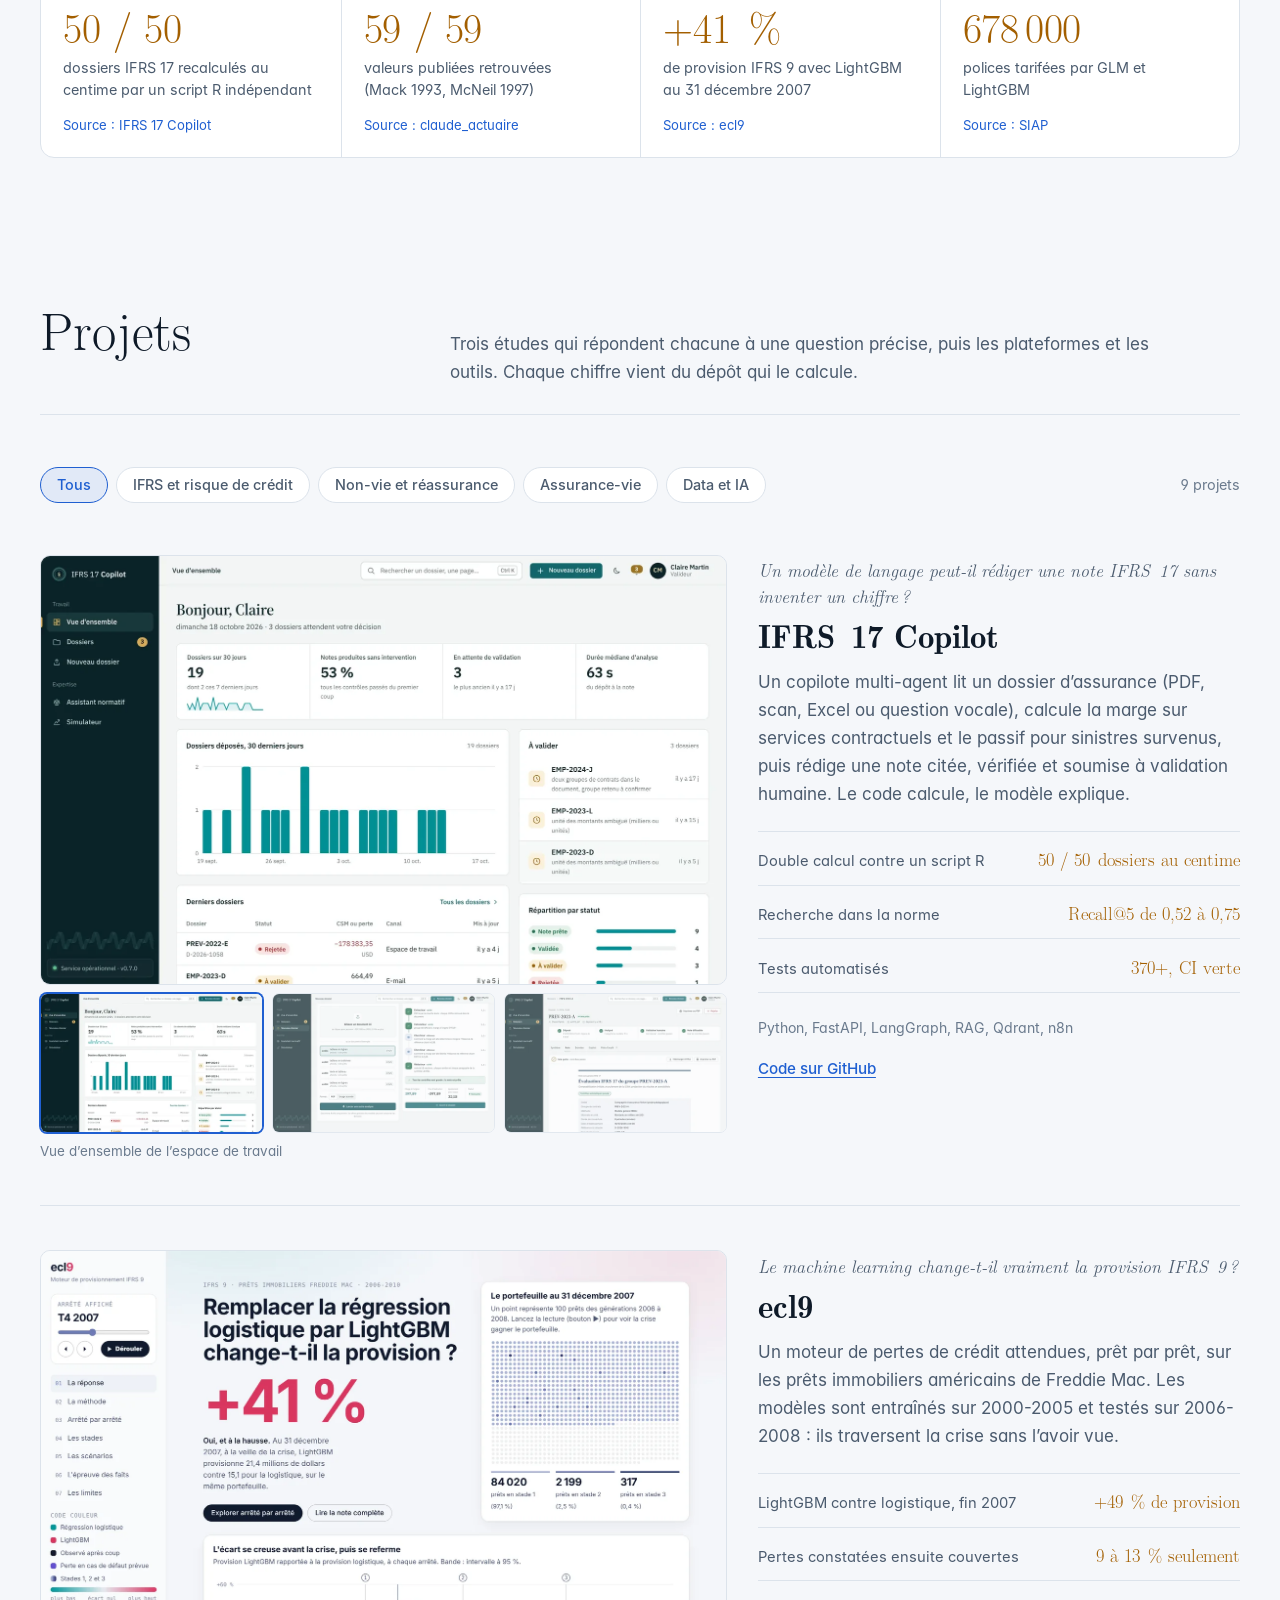
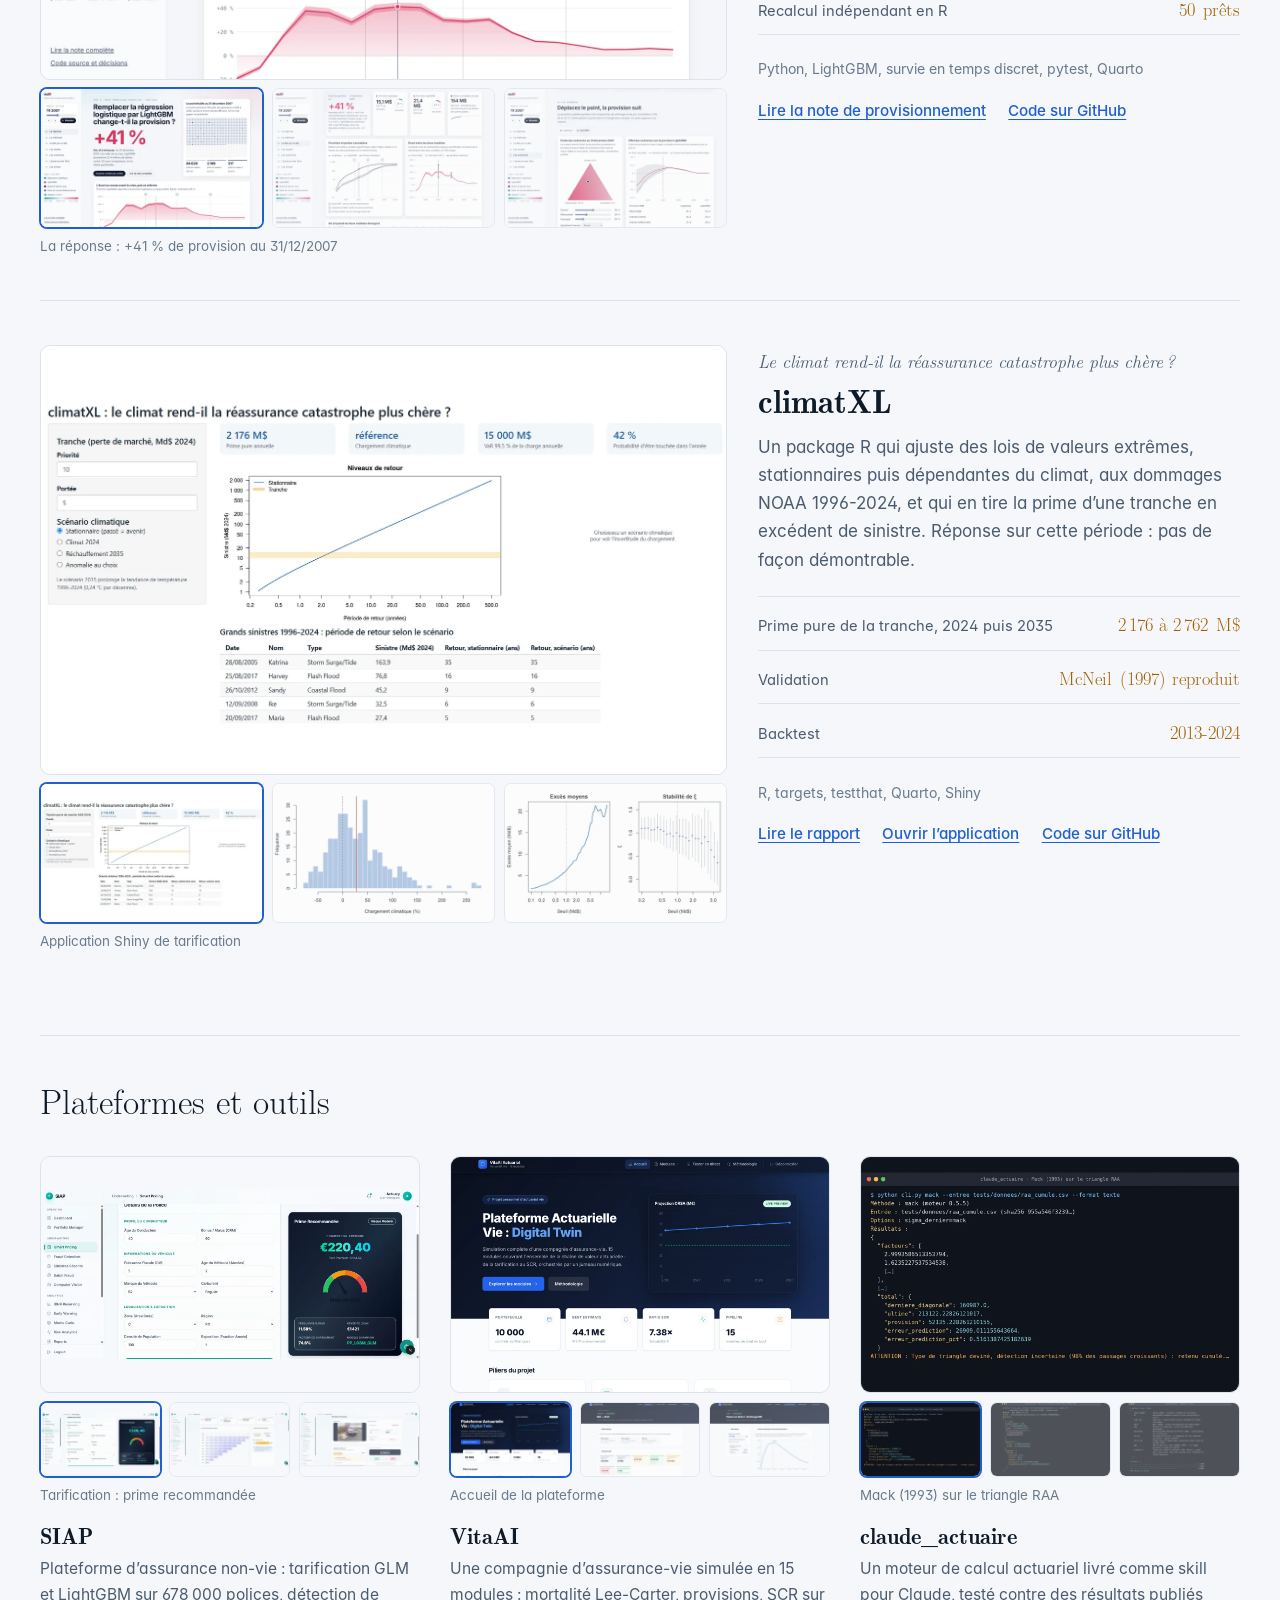
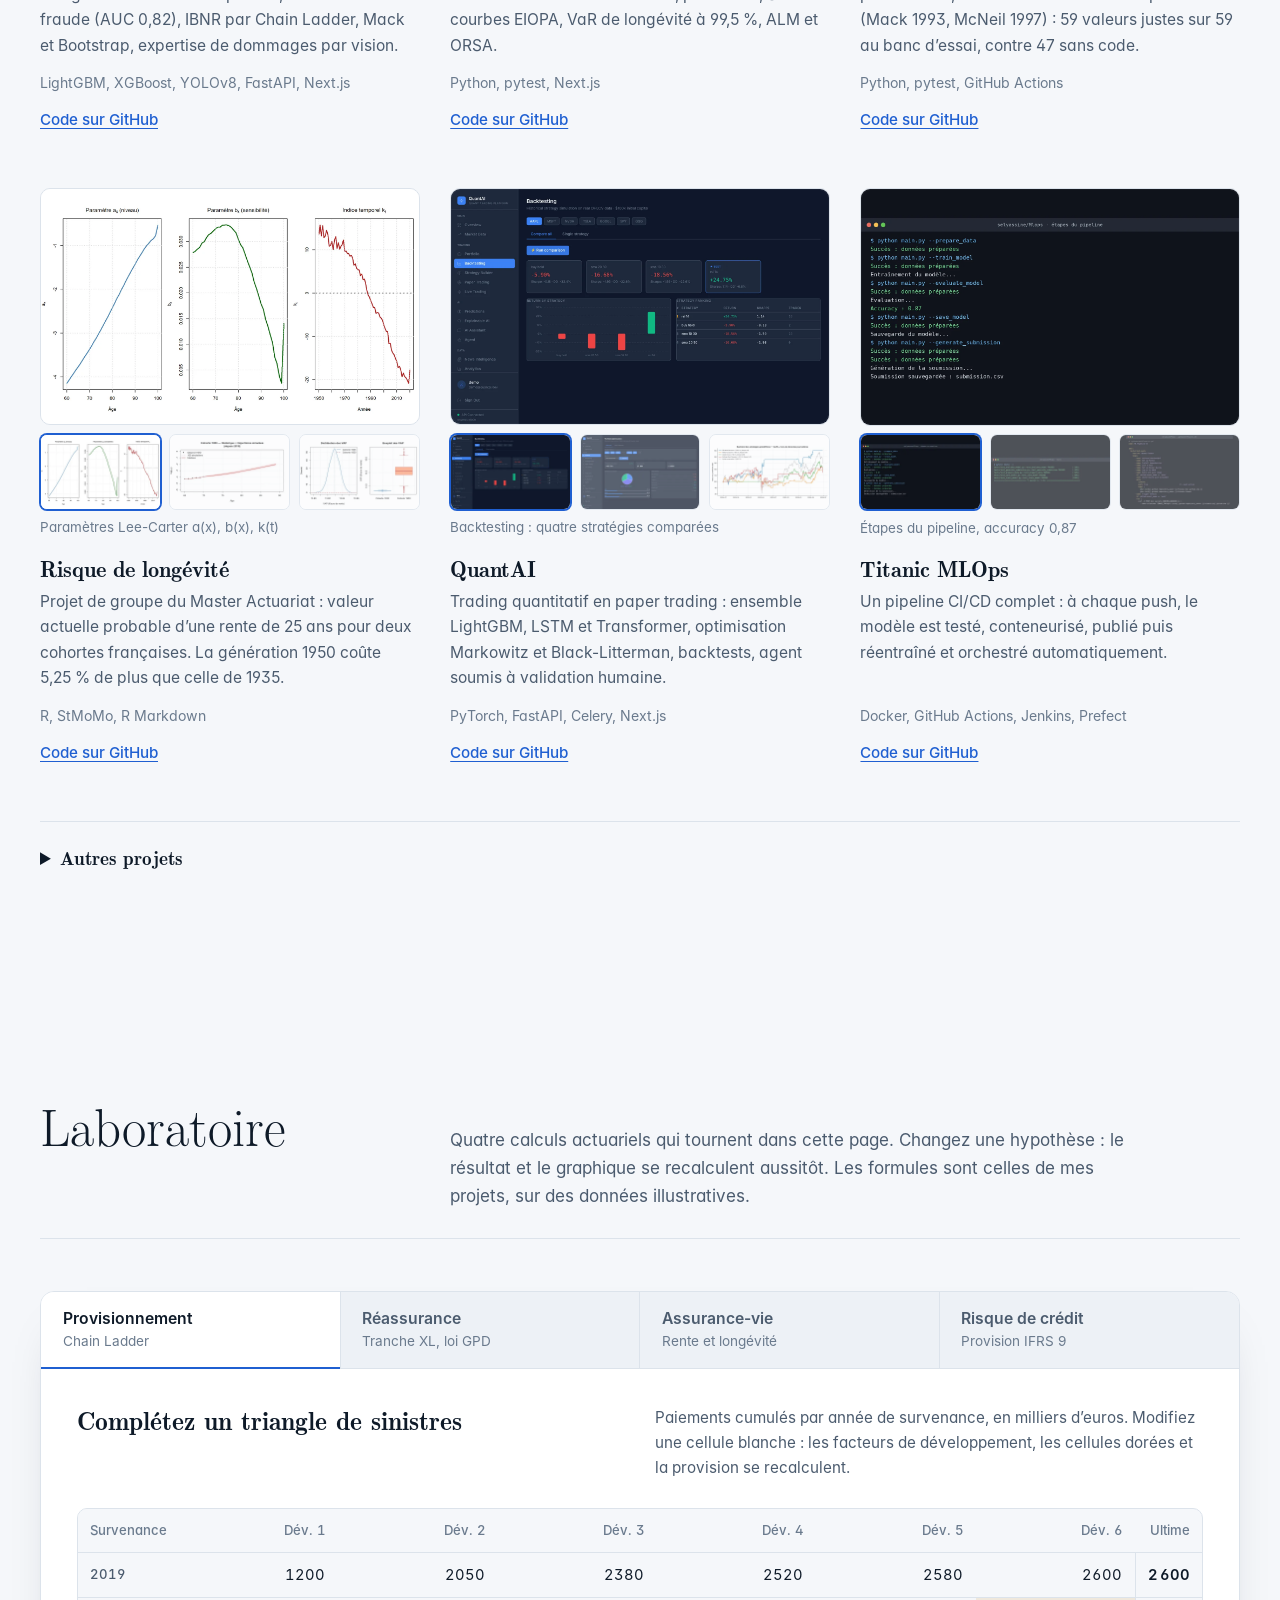
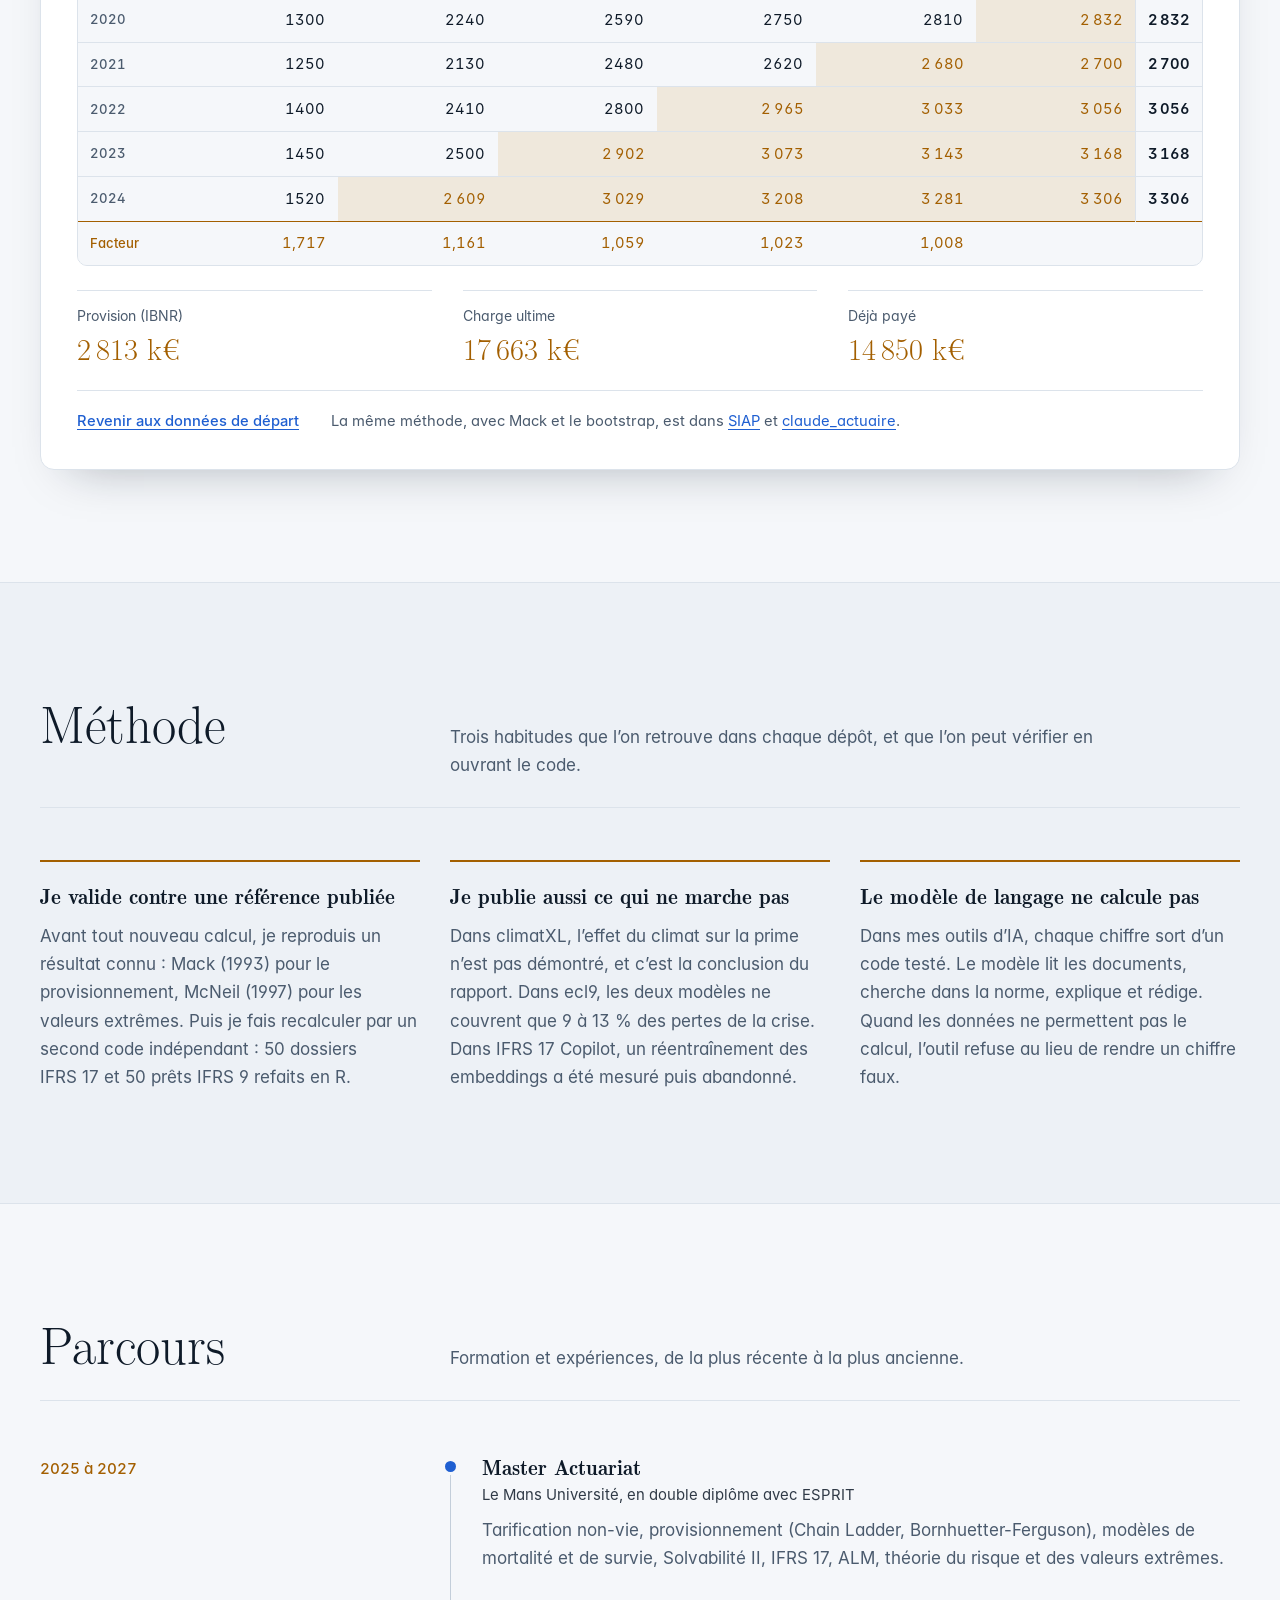
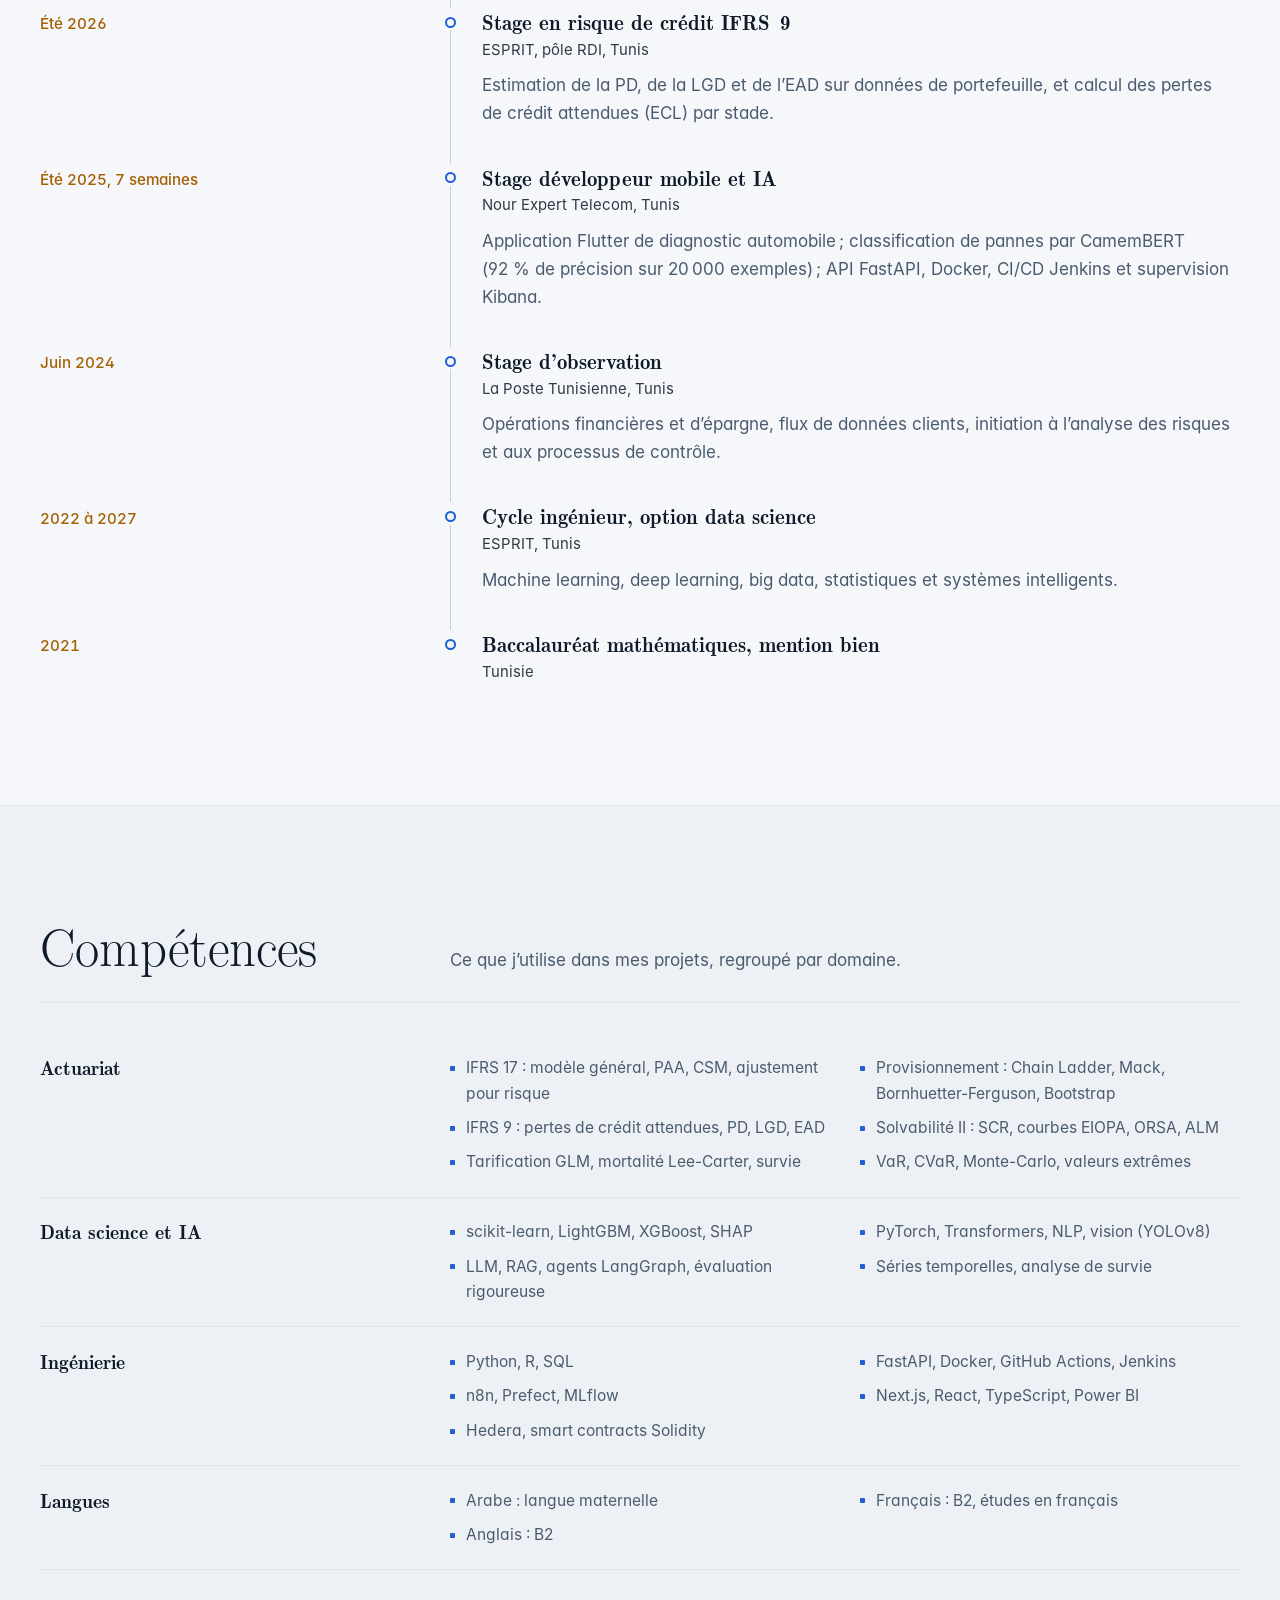
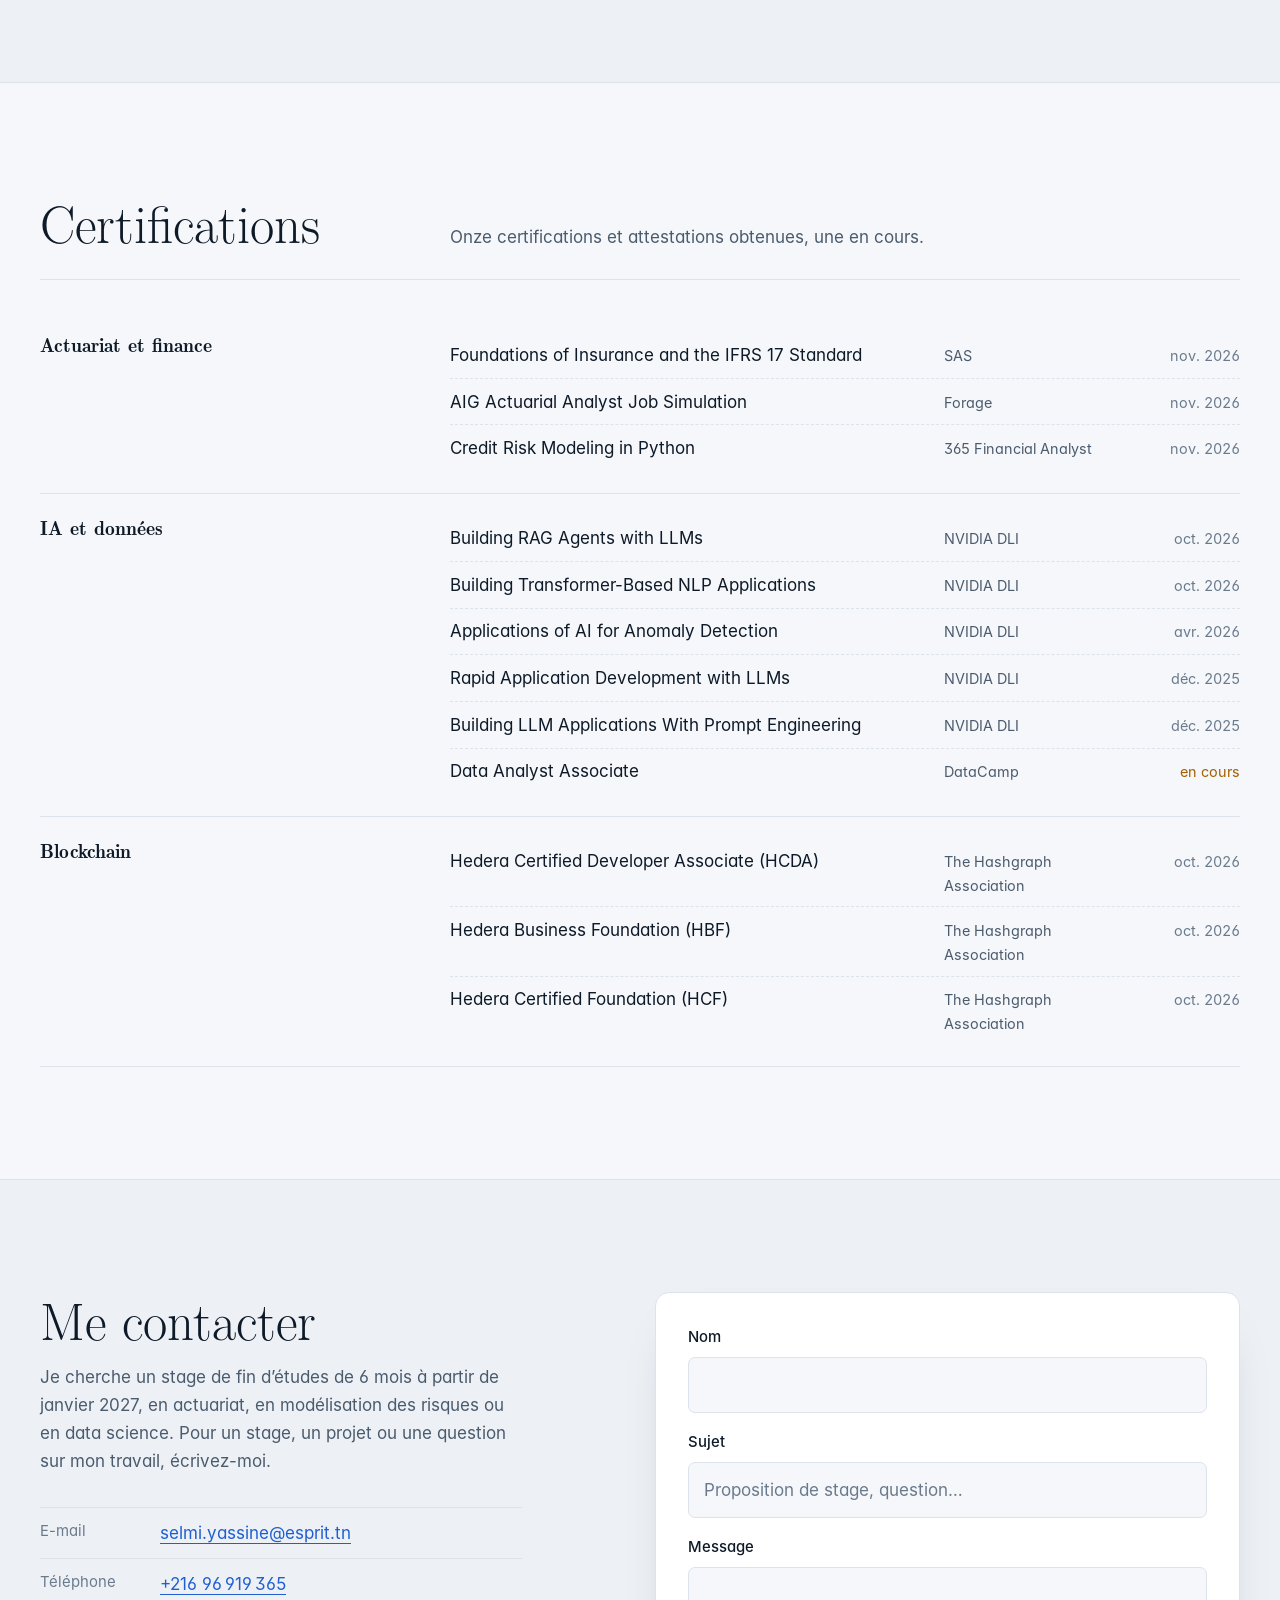
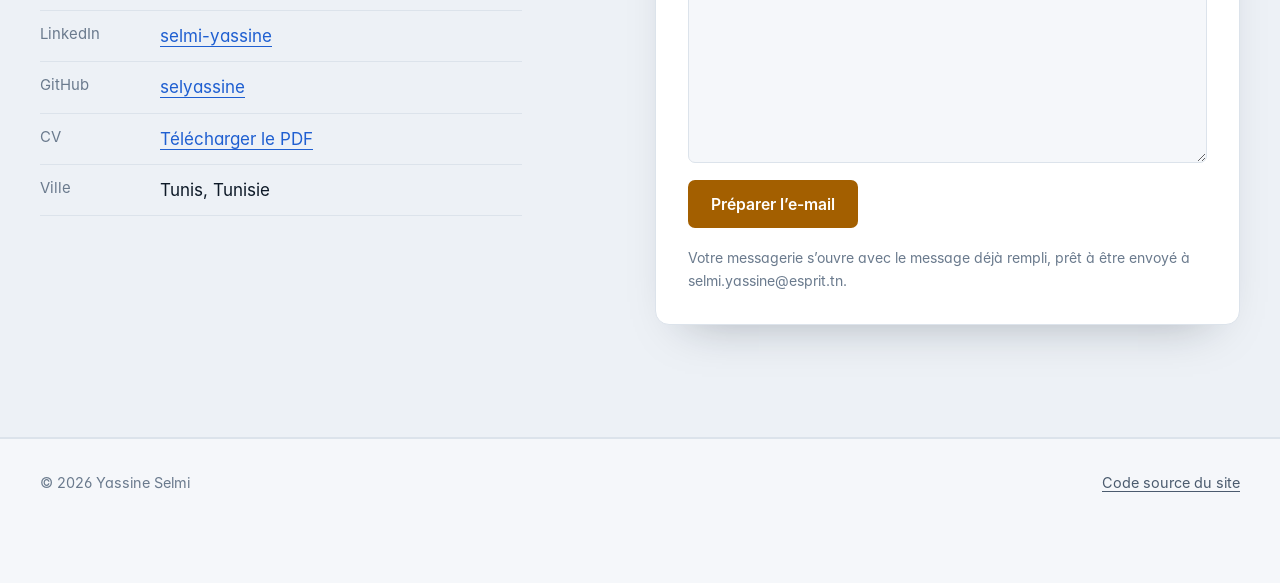
==== commit ae1d157e: "Thème clair par défaut, thème sombre au choix" ====
--- a/index.html
+++ b/index.html
@@ -1,5 +1,5 @@
 <!doctype html>
-<html lang="fr">
+<html lang="fr" data-theme="light">
 <head>
   <meta charset="utf-8">
   <meta name="viewport" content="width=device-width, initial-scale=1">
@@ -16,12 +16,11 @@
   <meta property="og:image" content="https://selyassine.github.io/assets/img/og.jpg">
   <meta name="twitter:card" content="summary_large_image">
   <link rel="icon" href="data:image/svg+xml,%3Csvg xmlns='http://www.w3.org/2000/svg' viewBox='0 0 64 64'%3E%3Crect width='64' height='64' rx='14' fill='%230B1420'/%3E%3Ctext x='32' y='43' font-family='Georgia,serif' font-size='30' text-anchor='middle' fill='%23F2B544'%3EYS%3C/text%3E%3C/svg%3E">
-  <meta name="theme-color" content="#0B1420" media="(prefers-color-scheme: dark)">
-  <meta name="theme-color" content="#F5F7FA" media="(prefers-color-scheme: light)">
+  <meta name="theme-color" content="#F5F7FA">
   <link rel="preload" href="assets/fonts/lmroman17-regular.woff" as="font" type="font/woff" crossorigin>
   <link rel="preload" href="assets/fonts/inter-400.woff" as="font" type="font/woff" crossorigin>
   <script>try{var t=localStorage.getItem("theme");if(t==="light"||t==="dark")document.documentElement.dataset.theme=t}catch(e){}</script>
-  <link rel="stylesheet" href="assets/style.css?v=20261117c">
+  <link rel="stylesheet" href="assets/style.css?v=20261117d">
   <script type="application/ld+json">
   {"@context":"https://schema.org","@type":"Person","name":"Yassine Selmi","jobTitle":"Élève ingénieur data science et étudiant en actuariat","url":"https://selyassine.github.io/","email":"mailto:selmi.yassine@esprit.tn","address":{"@type":"PostalAddress","addressLocality":"Tunis","addressCountry":"TN"},"alumniOf":[{"@type":"CollegeOrUniversity","name":"ESPRIT"},{"@type":"CollegeOrUniversity","name":"Le Mans Université"}],"sameAs":["https://github.com/selyassine","https://www.linkedin.com/in/selmi-yassine-437503311/"]}
   </script>
@@ -672,6 +671,6 @@
     </div>
   </footer>
 
-  <script src="assets/main.js?v=20261117c" defer></script>
+  <script src="assets/main.js?v=20261117d" defer></script>
 </body>
 </html>
